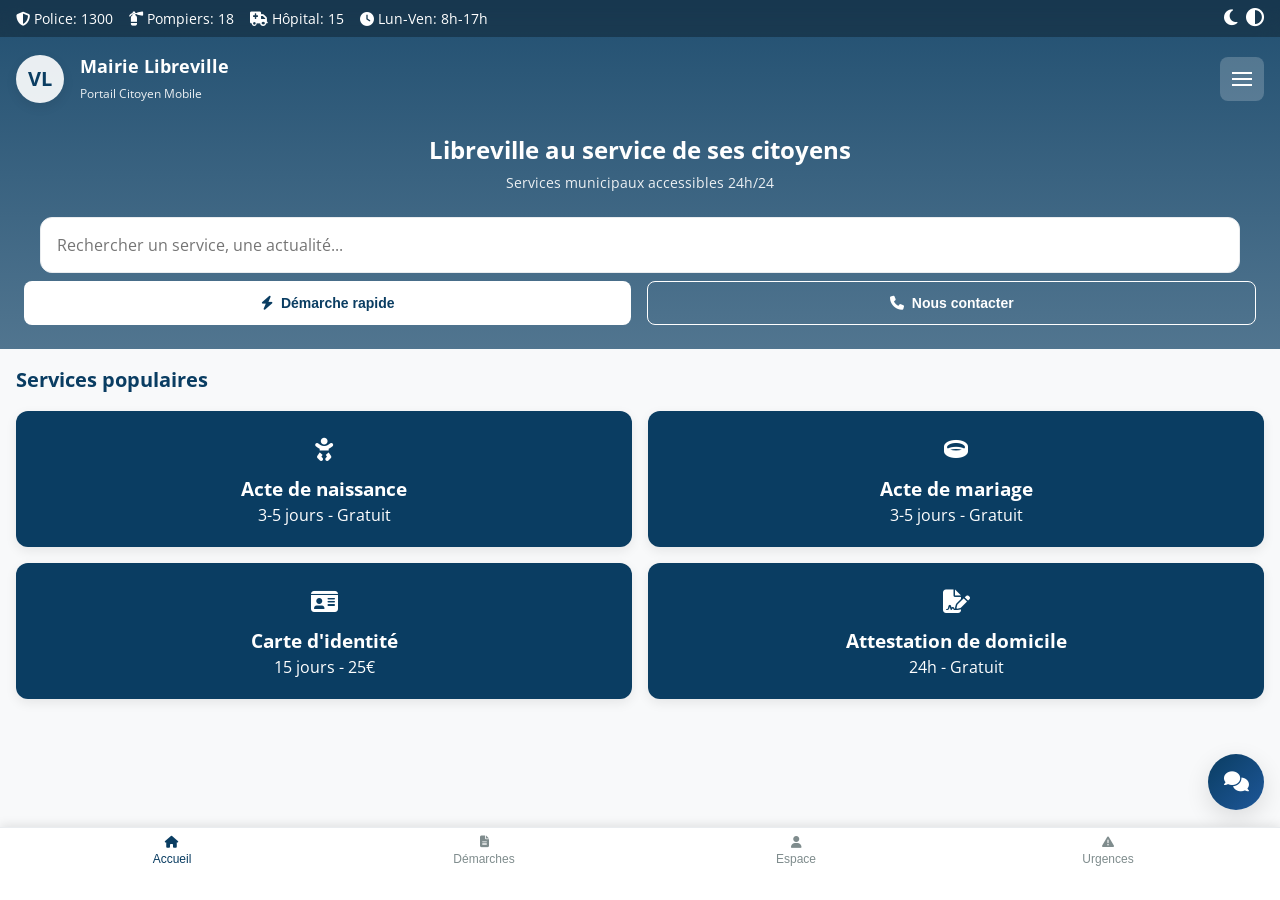
==== index.html @ 2dbcb6d0 "Update index.html" ====
<!DOCTYPE html>
<html lang="fr">
<head>
    <meta charset="UTF-8">
    <meta name="viewport" content="width=device-width, initial-scale=1.0, maximum-scale=1.0, user-scalable=no">
    <title>Mairie Libreville - Portail Citoyen Mobile</title>
    <meta name="description" content="Portail citoyen mobile de la Mairie de Libreville - Services municipaux en ligne">
    <meta name="theme-color" content="#0a3d62">
    <meta name="apple-mobile-web-app-capable" content="yes">
    <meta name="apple-mobile-web-app-status-bar-style" content="black-translucent">
    
    <link rel="stylesheet" href="https://cdnjs.cloudflare.com/ajax/libs/font-awesome/6.4.0/css/all.min.css">
    <link href="https://fonts.googleapis.com/css2?family=Montserrat:wght@400;500;600;700;800&family=Open+Sans:wght@300;400;500;600;700&display=swap" rel="stylesheet">
    
    <style>
        /* ==========================================
           VARIABLES & THÈMES (styles.css optimisé)
           ========================================== */
        :root {
            --primary-blue: #0a3d62;
            --primary-dark: #0a2d4a;
            --accent-green: #2ecc71;
            --accent-orange: #f39c12;
            --danger-red: #e74c3c;
            --warning-yellow: #f1c40f;
            
            --light-bg: #f8f9fa;
            --card-bg: #ffffff;
            --border-color: #e9ecef;
            --text-primary: #2c3e50;
            --text-secondary: #7f8c8d;
            --text-light: #95a5a6;
            
            --gradient-primary: linear-gradient(135deg, var(--primary-blue), #1e5799);
            --gradient-accent: linear-gradient(135deg, var(--accent-green), #27ae60);
            
            --shadow-sm: 0 2px 8px rgba(0,0,0,0.05);
            --shadow-md: 0 4px 12px rgba(0,0,0,0.08);
            --shadow-lg: 0 8px 24px rgba(0,0,0,0.12);
            
            --radius-sm: 8px;
            --radius-md: 12px;
            --radius-lg: 16px;
            --radius-full: 50%;
            
            --font-heading: 'Montserrat', -apple-system, sans-serif;
            --font-body: 'Open Sans', -apple-system, sans-serif;
            
            --space-xs: 4px;
            --space-sm: 8px;
            --space-md: 16px;
            --space-lg: 20px;
            --space-xl: 24px;
            --space-xxl: 32px;
            
            --text-xs: 12px;
            --text-sm: 14px;
            --text-base: 16px;
            --text-lg: 18px;
            --text-xl: 20px;
            --text-2xl: 24px;
            --text-3xl: 28px;
        }

        .dark-mode {
            --light-bg: #121212;
            --card-bg: #1e1e1e;
            --border-color: #2d2d2d;
            --text-primary: #ffffff;
            --text-secondary: #b0b0b0;
            --text-light: #808080;
            --primary-blue: #4a90e2;
            --primary-dark: #1e5799;
            --shadow-sm: 0 2px 8px rgba(0,0,0,0.3);
            --shadow-md: 0 4px 12px rgba(0,0,0,0.4);
            --shadow-lg: 0 8px 24px rgba(0,0,0,0.5);
        }

        .high-contrast {
            --text-primary: #000000;
            --card-bg: #ffffff;
            --border-color: #000000;
            --primary-blue: #000080;
            --accent-green: #008000;
            --danger-red: #800000;
        }

        /* ==========================================
           RESET MOBILE & BASE
           ========================================== */
        * {
            margin: 0;
            padding: 0;
            box-sizing: border-box;
            -webkit-tap-highlight-color: transparent;
        }

        html {
            font-size: 16px;
            -webkit-text-size-adjust: 100%;
            -webkit-font-smoothing: antialiased;
        }

        body {
            font-family: var(--font-body);
            font-size: max(16px, 1rem);
            line-height: 1.5;
            color: var(--text-primary);
            background-color: var(--light-bg);
            overflow-x: hidden;
            padding-bottom: calc(80px + env(safe-area-inset-bottom, 0px));
            min-height: 100vh;
        }

        .container {
            width: 100%;
            padding: 0 var(--space-md);
            margin: 0 auto;
        }

        /* ==========================================
           COMPOSANTS INTERFACE (Layout)
           ========================================== */
        .mobile-header {
            position: relative;
            z-index: 1000;
            background: linear-gradient(rgba(10, 61, 98, 0.9), rgba(10, 61, 98, 0.7)),
                        url('https://images.unsplash.com/photo-1542744095-fcf48d80b0fd?ixlib=rb-4.0.3&auto=format&fit=crop&w=800&q=80');
            background-size: cover;
            background-position: center;
            color: white;
            min-height: 220px;
            display: flex;
            flex-direction: column;
            padding-top: env(safe-area-inset-top, 0px);
        }

        .header-top-mobile {
            padding: var(--space-sm) var(--space-md);
            background: rgba(0, 0, 0, 0.3);
            backdrop-filter: blur(10px);
        }

        .header-top-content {
            display: flex;
            justify-content: space-between;
            align-items: center;
        }

        .emergency-mobile {
            display: flex;
            align-items: center;
            gap: var(--space-md);
            overflow-x: auto;
            -webkit-overflow-scrolling: touch;
            scrollbar-width: none;
        }

        .emergency-mobile::-webkit-scrollbar { display: none; }

        .emergency-item {
            display: flex;
            align-items: center;
            gap: var(--space-xs);
            white-space: nowrap;
            font-size: var(--text-sm);
            cursor: pointer;
        }

        .header-main-mobile {
            padding: var(--space-md);
            flex: 1;
            display: flex;
            flex-direction: column;
            justify-content: center;
        }

        .header-row {
            display: flex;
            justify-content: space-between;
            align-items: center;
            gap: var(--space-md);
            margin-bottom: var(--space-lg);
        }

        .logo-mobile {
            display: flex;
            align-items: center;
            gap: var(--space-md);
            text-decoration: none;
        }

        .logo-icon-mobile {
            width: 48px;
            height: 48px;
            background: rgba(255, 255, 255, 0.9);
            border-radius: var(--radius-full);
            display: flex;
            align-items: center;
            justify-content: center;
            color: var(--primary-blue);
            font-weight: 700;
            font-size: var(--text-xl);
            box-shadow: var(--shadow-md);
        }

        .logo-text-mobile h1 {
            font-size: var(--text-lg);
            font-weight: 700;
            color: white;
            margin: 0;
        }

        .logo-text-mobile span {
            font-size: var(--text-xs);
            color: rgba(255, 255, 255, 0.9);
        }

        .search-container {
            padding: var(--space-sm) var(--space-md);
        }

        .search-input {
            width: 100%;
            padding: var(--space-md);
            border: 1px solid var(--border-color);
            border-radius: var(--radius-md);
            font-family: var(--font-body);
            font-size: var(--text-base);
            background: var(--card-bg);
            color: var(--text-primary);
            outline: none;
        }

        .menu-toggle {
            width: 44px;
            height: 44px;
            border: none;
            background: rgba(255, 255, 255, 0.2);
            display: flex;
            flex-direction: column;
            justify-content: center;
            align-items: center;
            gap: 4px;
            cursor: pointer;
            border-radius: var(--radius-sm);
        }

        .menu-toggle span {
            width: 20px;
            height: 2px;
            background: white;
            transition: all 0.3s ease;
        }

        .header-hero { text-align: center; padding: var(--space-sm); }
        .hero-title { font-size: var(--text-2xl); font-weight: 700; margin-bottom: var(--space-xs); }
        .hero-subtitle { font-size: var(--text-sm); opacity: 0.9; margin-bottom: var(--space-md); }
        .hero-actions { display: flex; gap: var(--space-md); justify-content: center; }

        /* Navigation Drawer */
        .mobile-nav {
            position: fixed;
            top: 0;
            left: -100%;
            width: 85%;
            max-width: 320px;
            height: 100%;
            background: var(--card-bg);
            z-index: 2000;
            transition: left 0.3s ease;
            overflow-y: auto;
            box-shadow: var(--shadow-lg);
        }

        .mobile-nav.active { left: 0; }

        .nav-overlay {
            position: fixed;
            top: 0;
            left: 0;
            width: 100%;
            height: 100%;
            background: rgba(0,0,0,0.5);
            z-index: 1999;
            opacity: 0;
            visibility: hidden;
            transition: opacity 0.3s ease;
        }
        .nav-overlay.active { opacity: 1; visibility: visible; }

        .nav-header {
            padding: var(--space-lg) var(--space-md);
            background: var(--gradient-primary);
            color: white;
            display: flex;
            justify-content: space-between;
            align-items: center;
        }

        .nav-link {
            display: flex;
            align-items: center;
            gap: var(--space-md);
            padding: var(--space-lg) var(--space-md);
            color: var(--text-primary);
            text-decoration: none;
            font-weight: 500;
        }

        .nav-link.active {
            color: var(--primary-blue);
            background: rgba(10, 61, 98, 0.05);
        }

        /* Bottom Nav Bar Fixée */
        .bottom-nav {
            position: fixed;
            bottom: 0;
            left: 0;
            right: 0;
            background: var(--card-bg);
            border-top: 1px solid var(--border-color);
            z-index: 1000;
            padding: var(--space-sm) var(--space-md);
            box-shadow: 0 -2px 10px rgba(0,0,0,0.1);
            padding-bottom: calc(var(--space-sm) + env(safe-area-inset-bottom, 0px));
        }

        .bottom-nav-items { display: flex; justify-content: space-around; align-items: center; }

        .nav-button {
            display: flex;
            flex-direction: column;
            align-items: center;
            gap: var(--space-xs);
            border: none;
            background: none;
            color: var(--text-secondary);
            font-size: var(--text-xs);
            cursor: pointer;
            flex: 1;
            min-height: 56px;
        }

        .nav-button.active { color: var(--primary-blue); }

        /* Pages & Cards UI */
        .main-content { padding: var(--space-md) 0; }
        .page { display: none; }
        .page.active { display: block; }
        
        .section { margin-bottom: var(--space-xl); }
        .section-header { display: flex; justify-content: space-between; padding: 0 var(--space-md); margin-bottom: var(--space-md);}
        .section-title { font-size: var(--text-xl); font-weight: 700; color: var(--primary-blue); }

        .services-grid { display: grid; grid-template-columns: repeat(2, 1fr); gap: var(--space-md); padding: 0 var(--space-md); }
        
        .service-card {
            background: var(--primary-blue);
            border-radius: var(--radius-md);
            padding: var(--space-lg);
            text-align: center;
            color: white;
            box-shadow: var(--shadow-md);
            cursor: pointer;
        }

        .service-icon { font-size: var(--text-2xl); margin-bottom: var(--space-sm); }

        /* Modals & Badges */
        .modal {
            position: fixed;
            top: 0; left: 0; width: 100%; height: 100%;
            background: rgba(0,0,0,0.6);
            z-index: 3000;
            display: flex;
            align-items: center; justify-content: center;
            opacity: 0; visibility: hidden;
            transition: all 0.3s ease;
        }
        .modal.active { opacity: 1; visibility: visible; }
        .modal-content { background: var(--card-bg); width: 90%; max-width: 500px; padding: var(--space-xl); border-radius: var(--radius-lg); }
        .modal-header { display: flex; justify-content: space-between; align-items: center; margin-bottom: var(--space-md); }
        .modal-close { border: none; background: transparent; font-size: var(--text-xl); cursor: pointer; color: var(--text-primary); }

        .btn {
            display: inline-flex; align-items: center; justify-content: center; gap: var(--space-sm);
            padding: var(--space-md) var(--space-lg); border-radius: var(--radius-sm); font-weight: 600;
            border: none; cursor: pointer; width: 100%; min-height: 44px; text-decoration: none;
        }
        .btn-white { background: white; color: var(--primary-blue); }
        .btn-outline { background: transparent; border: 1px solid white; color: white; }
        .btn-small { padding: var(--space-sm) var(--space-md); font-size: var(--text-sm); }

        /* Floating Actions */
        .floating-chat-button {
            position: fixed; bottom: calc(90px + env(safe-area-inset-bottom, 0px)); right: var(--space-md);
            width: 56px; height: 56px; background: var(--gradient-primary); color: white;
            border-radius: var(--radius-full); border: none; font-size: var(--text-xl);
            box-shadow: var(--shadow-lg); cursor: pointer; z-index: 999;
        }
        
        .theme-toggle { background: transparent; border: none; color: white; font-size: var(--text-lg); cursor: pointer; }
    </style>
</head>
<body class="theme-transition">

    <header class="mobile-header">
        <div class="header-top-mobile">
            <div class="header-top-content">
                <div class="emergency-mobile">
                    <div class="emergency-item" onclick="window.callEmergency('police')">
                        <i class="fas fa-shield-alt"></i> <span>Police: 1300</span>
                    </div>
                    <div class="emergency-item" onclick="window.callEmergency('pompiers')">
                        <i class="fas fa-fire-extinguisher"></i> <span>Pompiers: 18</span>
                    </div>
                    <div class="emergency-item" onclick="window.callEmergency('hopital')">
                        <i class="fas fa-ambulance"></i> <span>Hôpital: 15</span>
                    </div>
                    <div class="emergency-item">
                        <i class="fas fa-clock"></i> <span>Lun-Ven: 8h-17h</span>
                    </div>
                </div>
                <div style="display: flex; gap: var(--space-sm);">
                    <button class="theme-toggle" id="themeToggle" aria-label="Changer le thème">
                        <i class="fas fa-moon"></i>
                    </button>
                    <button class="theme-toggle" id="contrastToggle" aria-label="Mode haut contraste">
                        <i class="fas fa-adjust"></i>
                    </button>
                </div>
            </div>
        </div>
        
        <div class="header-main-mobile">
            <div class="header-row">
                <a href="#accueil" class="logo-mobile">
                    <div class="logo-icon-mobile">VL</div>
                    <div class="logo-text-mobile">
                        <h1>Mairie Libreville</h1>
                        <span>Portail Citoyen Mobile</span>
                    </div>
                </a>
                <button class="menu-toggle" id="menuToggle" aria-label="Ouvrir le menu">
                    <span></span><span></span><span></span>
                </button>
            </div>
            
            <div class="header-hero">
                <h2 class="hero-title" id="personalizedGreeting">Libreville au service de ses citoyens</h2>
                <p class="hero-subtitle" id="personalizedSubtitle">Services municipaux accessibles 24h/24</p>
                <div class="search-container">
                    <input type="text" class="search-input" id="globalSearch" placeholder="Rechercher un service, une actualité...">
                </div>
                <div class="hero-actions">
                    <button class="btn btn-white btn-small" id="quickDemarche">
                        <i class="fas fa-bolt"></i> <span>Démarche rapide</span>
                    </button>
                    <button class="btn btn-outline btn-small" id="contactHero">
                        <i class="fas fa-phone"></i> <span>Nous contacter</span>
                    </button>
                </div>
            </div>
        </div>
    </header>

    <div class="mobile-nav" id="mobileNav">
        <div class="nav-header">
            <div class="nav-title">Menu Principal</div>
            <button class="close-nav" id="closeNav" aria-label="Fermer le menu"><i class="fas fa-times"></i></button>
        </div>
        <div class="nav-user">
            <div class="user-info">
                <div class="user-avatar"><i class="fas fa-user"></i></div>
                <div class="user-details">
                    <h3 id="navUserName">Citoyen Libreville</h3>
                    <p id="navUserStatus">Connectez-vous pour vos démarches</p>
                </div>
            </div>
        </div>
        <div class="nav-menu" id="navMenu">
            <a href="#accueil" class="nav-link active" data-page="accueil"><i class="fas fa-home"></i> <span>Accueil</span></a>
            <a href="#demarches" class="nav-link" data-page="demarches"><i class="fas fa-file-alt"></i> <span>Démarches en ligne</span></a>
            <a href="#espace" class="nav-link" data-page="espace"><i class="fas fa-user"></i> <span>Mon Espace</span></a>
            <a href="#actualites" class="nav-link" data-page="actualites"><i class="fas fa-newspaper"></i> <span>Actualités</span></a>
            <a href="#urgences" class="nav-link" data-page="urgences"><i class="fas fa-exclamation-triangle"></i> <span>Urgences</span></a>
            <a href="#chat" class="nav-link" data-page="chat"><i class="fas fa-comments"></i> <span>Chat</span></a>
        </div>
    </div>
    <div class="nav-overlay" id="navOverlay"></div>

    <main class="main-content">
        <section id="accueil" class="page active">
            <div class="section">
                <div class="section-header">
                    <h2 class="section-title">Services populaires</h2>
                </div>
                <div class="services-grid" id="popularServicesGrid">
                    </div>
            </div>
        </section>

        <section id="demarches" class="page">
            <div class="section">
                <div class="section-header"><h2 class="section-title">Toutes les Démarches</h2></div>
                <div id="allDemarchesGrid" class="services-grid"></div>
            </div>
        </section>

        <section id="espace" class="page">
            <div class="container">
                <h2>Mon Espace Citoyen</h2>
                <p>Vos démarches en cours et informations personnelles.</p>
            </div>
        </section>

        <section id="urgences" class="page">
            <div class="container">
                <h2>Numéros d'Urgence</h2>
                <p>En cas de besoin critique, contactez immédiatement ces services.</p>
            </div>
        </section>

        <section id="chat" class="page">
            <div class="container">
                <h2>Chat d'Assistance Municipale</h2>
                <div id="chatBox" style="height: 300px; border:1px solid var(--border-color); overflow-y:auto; padding:var(--space-md); margin-bottom:var(--space-md); background:var(--card-bg);"></div>
                <div style="display:flex; gap:var(--space-sm);">
                    <input type="text" id="chatTextInput" class="search-input" placeholder="Écrivez votre message...">
                    <button class="btn btn-primary btn-small" id="sendBtn" style="width:auto;">Envoyer</button>
                </div>
            </div>
        </section>
    </main>

    <nav class="bottom-nav">
        <div class="bottom-nav-items">
            <button class="nav-button active" data-page="accueil"><i class="fas fa-home"></i><span>Accueil</span></button>
            <button class="nav-button" data-page="demarches"><i class="fas fa-file-alt"></i><span>Démarches</span></button>
            <button class="nav-button" data-page="espace"><i class="fas fa-user"></i><span>Espace</span></button>
            <button class="nav-button" data-page="urgences"><i class="fas fa-exclamation-triangle"></i><span>Urgences</span></button>
        </div>
    </nav>

    <button class="floating-chat-button" onclick="window.showPage('chat'); window.updateActiveNav('chat');">
        <i class="fas fa-comments"></i>
    </button>

    <div class="modal" id="demarcheModal">
        <div class="modal-content">
            <div class="modal-header">
                <h3 class="modal-title" id="modalTitle">Détails</h3>
                <button class="modal-close" id="closeModal"><i class="fas fa-times"></i></button>
            </div>
            <div class="modal-body" id="modalBody"></div>
        </div>
    </div>

    <script>
        // Données d'application stockées
        const mobileDemarches = [
            { id: 1, title: "Acte de naissance", category: "etat-civil", description: "Demande d'extrait d'acte de naissance avec filiation", icon: "fa-baby", delay: "3-5 jours", popular: true, cost: "Gratuit" },
            { id: 2, title: "Acte de mariage", category: "etat-civil", description: "Extrait ou copie intégrale d'acte de mariage", icon: "fa-ring", delay: "3-5 jours", popular: true, cost: "Gratuit" },
            { id: 3, title: "Carte d'identité", category: "etat-civil", description: "Renouvellement ou première demande de CNI", icon: "fa-id-card", delay: "15 jours", popular: true, cost: "25€" },
            { id: 4, title: "Permis de construire", category: "urbanisme", description: "Dépôt de demande de permis de construire", icon: "fa-home", delay: "2-3 mois", popular: false, cost: "Selon surface" },
            { id: 5, title: "Attestation de domicile", category: "divers", description: "Justificatif de résidence pour démarches", icon: "fa-file-signature", delay: "24h", popular: true, cost: "Gratuit" }
        ];

        let isDarkMode = false;
        let isHighContrast = false;

        // Événement d'initialisation global
        document.addEventListener('DOMContentLoaded', function() {
            initMobileNavigation();
            initBottomNav();
            initThemeToggle();
            renderDemarches();
            initChat();
            
            // Événement fermeture Modal
            document.getElementById('closeModal').addEventListener('click', () => {
                document.getElementById('demarcheModal').classList.remove('active');
            });
        });

        // Navigation entre les pages de l'application
        window.showPage = function(pageId) {
            document.querySelectorAll('.page').forEach(page => page.classList.remove('active'));
            const activePage = document.getElementById(pageId);
            if (activePage) {
                activePage.classList.add('active');
                window.scrollTo({ top: 0, behavior: 'smooth' });
            }
        };

        window.updateActiveNav = function(pageId) {
            document.querySelectorAll('.nav-button, .nav-link').forEach(btn => {
                if (btn.getAttribute('data-page') === pageId || btn.getAttribute('href') === `#${pageId}`) {
                    btn.classList.add('active');
                } else {
                    btn.classList.remove('active');
                }
            });
        };

        function initMobileNavigation() {
            const menuToggle = document.getElementById('menuToggle');
            const mobileNav = document.getElementById('mobileNav');
            const navOverlay = document.getElementById('navOverlay');
            const closeNav = document.getElementById('closeNav');

            const toggleMenu = () => {
                mobileNav.classList.toggle('active');
                navOverlay.classList.toggle('active');
            };

            if(menuToggle) menuToggle.addEventListener('click', toggleMenu);
            if(closeNav) closeNav.addEventListener('click', toggleMenu);
            if(navOverlay) navOverlay.addEventListener('click', toggleMenu);

            document.querySelectorAll('.nav-link').forEach(link => {
                link.addEventListener('click', function(e) {
                    const page = this.getAttribute('data-page');
                    if (page) {
                        window.showPage(page);
                        window.updateActiveNav(page);
                        toggleMenu();
                    }
                });
            });
        }

        function initBottomNav() {
            document.querySelectorAll('.nav-button').forEach(button => {
                button.addEventListener('click', function() {
                    const page = this.getAttribute('data-page');
                    if (page) {
                        window.showPage(page);
                        window.updateActiveNav(page);
                    }
                });
            });
        }

        function initThemeToggle() {
            const themeBtn = document.getElementById('themeToggle');
            const contrastBtn = document.getElementById('contrastToggle');

            if(themeBtn) {
                themeBtn.addEventListener('click', () => {
                    isDarkMode = !isDarkMode;
                    document.body.classList.toggle('dark-mode', isDarkMode);
                    themeBtn.querySelector('i').className = isDarkMode ? 'fas fa-sun' : 'fas fa-moon';
                });
            }

            if(contrastBtn) {
                contrastBtn.addEventListener('click', () => {
                    isHighContrast = !isHighContrast;
                    document.body.classList.toggle('high-contrast', isHighContrast);
                });
            }
        }

        // Rendu dynamique de l'interface des démarches
        function renderDemarches() {
            const popularGrid = document.getElementById('popularServicesGrid');
            const allGrid = document.getElementById('allDemarchesGrid');
            
            if (!popularGrid || !allGrid) return;

            popularGrid.innerHTML = '';
            allGrid.innerHTML = '';

            mobileDemarches.forEach(d => {
                const cardHTML = `
                    <div class="service-card" onclick="window.openDemarcheModal(${d.id})">
                        <div class="service-icon"><i class="fas ${d.icon}"></i></div>
                        <h3 class="service-title">${d.title}</h3>
                        <p class="service-desc">${d.delay} - ${d.cost}</p>
                    </div>
                `;
                
                allGrid.insertAdjacentHTML('beforeend', cardHTML);
                if (d.popular) {
                    popularGrid.insertAdjacentHTML('beforeend', cardHTML);
                }
            });
        }

        window.openDemarcheModal = function(id) {
            const demarche = mobileDemarches.find(d => d.id === id);
            if (!demarche) return;

            document.getElementById('modalTitle').textContent = demarche.title;
            document.getElementById('modalBody').innerHTML = `
                <p><strong>Description :</strong> ${demarche.description}</p>
                <p style="margin-top:10px;"><strong>Délai estimé :</strong> ${demarche.delay}</p>
                <p><strong>Frais de dossier :</strong> ${demarche.cost}</p>
                <button class="btn btn-primary" style="margin-top:20px;" onclick="window.startDemarcheProcess(${demarche.id})">
                    Initier la démarche
                </button>
            `;
            document.getElementById('demarcheModal').classList.add('active');
        };

        window.startDemarcheProcess = function(id) {
            document.getElementById('demarcheModal').classList.remove('active');
            alert(`Processus démarré pour la démarche ID: ${id}`);
        };

        // Gestion native des appels téléphoniques d'urgence
        window.callEmergency = function(type) {
            const numbers = { police: '1300', pompiers: '18', hopital: '15' };
            if (numbers[type]) {
                window.location.href = `tel:${numbers[type]}`;
            }
        };

        // Section messagerie simplifiée du Chat
        function initChat() {
            const sendBtn = document.getElementById('sendBtn');
            const chatInput = document.getElementById('chatTextInput');
            const chatBox = document.getElementById('chatBox');

            if (!sendBtn || !chatInput || !chatBox) return;

            const appendMsg = (text, sender) => {
                const align = sender === 'user' ? 'right' : 'left';
                const bg = sender === 'user' ? 'var(--primary-blue)' : 'var(--border-color)';
                const color = sender === 'user' ? 'white' : 'var(--text-primary)';
                
                const msgHtml = `
                    <div style="text-align: ${align}; margin-bottom: var(--space-sm);">
                        <span style="display:inline-block; padding:var(--space-sm) var(--space-md); border-radius:var(--radius-md); background:${bg}; color:${color}; max-width:80%;">
                            ${text}
                        </span>
                    </div>
                `;
                chatBox.insertAdjacentHTML('beforeend', msgHtml);
                chatBox.scrollTop = chatBox.scrollHeight;
            };

            // Message de bienvenue initial
            appendMsg("Bonjour ! Je suis votre agent municipal virtuel. Comment puis-je vous aider ?", "agent");

            const performSend = () => {
                const txt = chatInput.value.trim();
                if(!txt) return;
                appendMsg(txt, "user");
                chatInput.value = '';

                setTimeout(() => {
                    if (txt.toLowerCase().includes('naissance')) {
                        appendMsg("Pour obtenir un acte de naissance, vous devez fournir une copie de votre pièce d'identité et remplir le formulaire en ligne.", "agent");
                    } else {
                        appendMsg("Votre message a bien été pris en compte. Un agent va vous répondre sous peu.", "agent");
                    }
                }, 1000);
            };

            sendBtn.addEventListener('click', performSend);
            chatInput.addEventListener('keypress', (e) => { if(e.key === 'Enter') performSend(); });
        }
    </script>
</body>
</html>
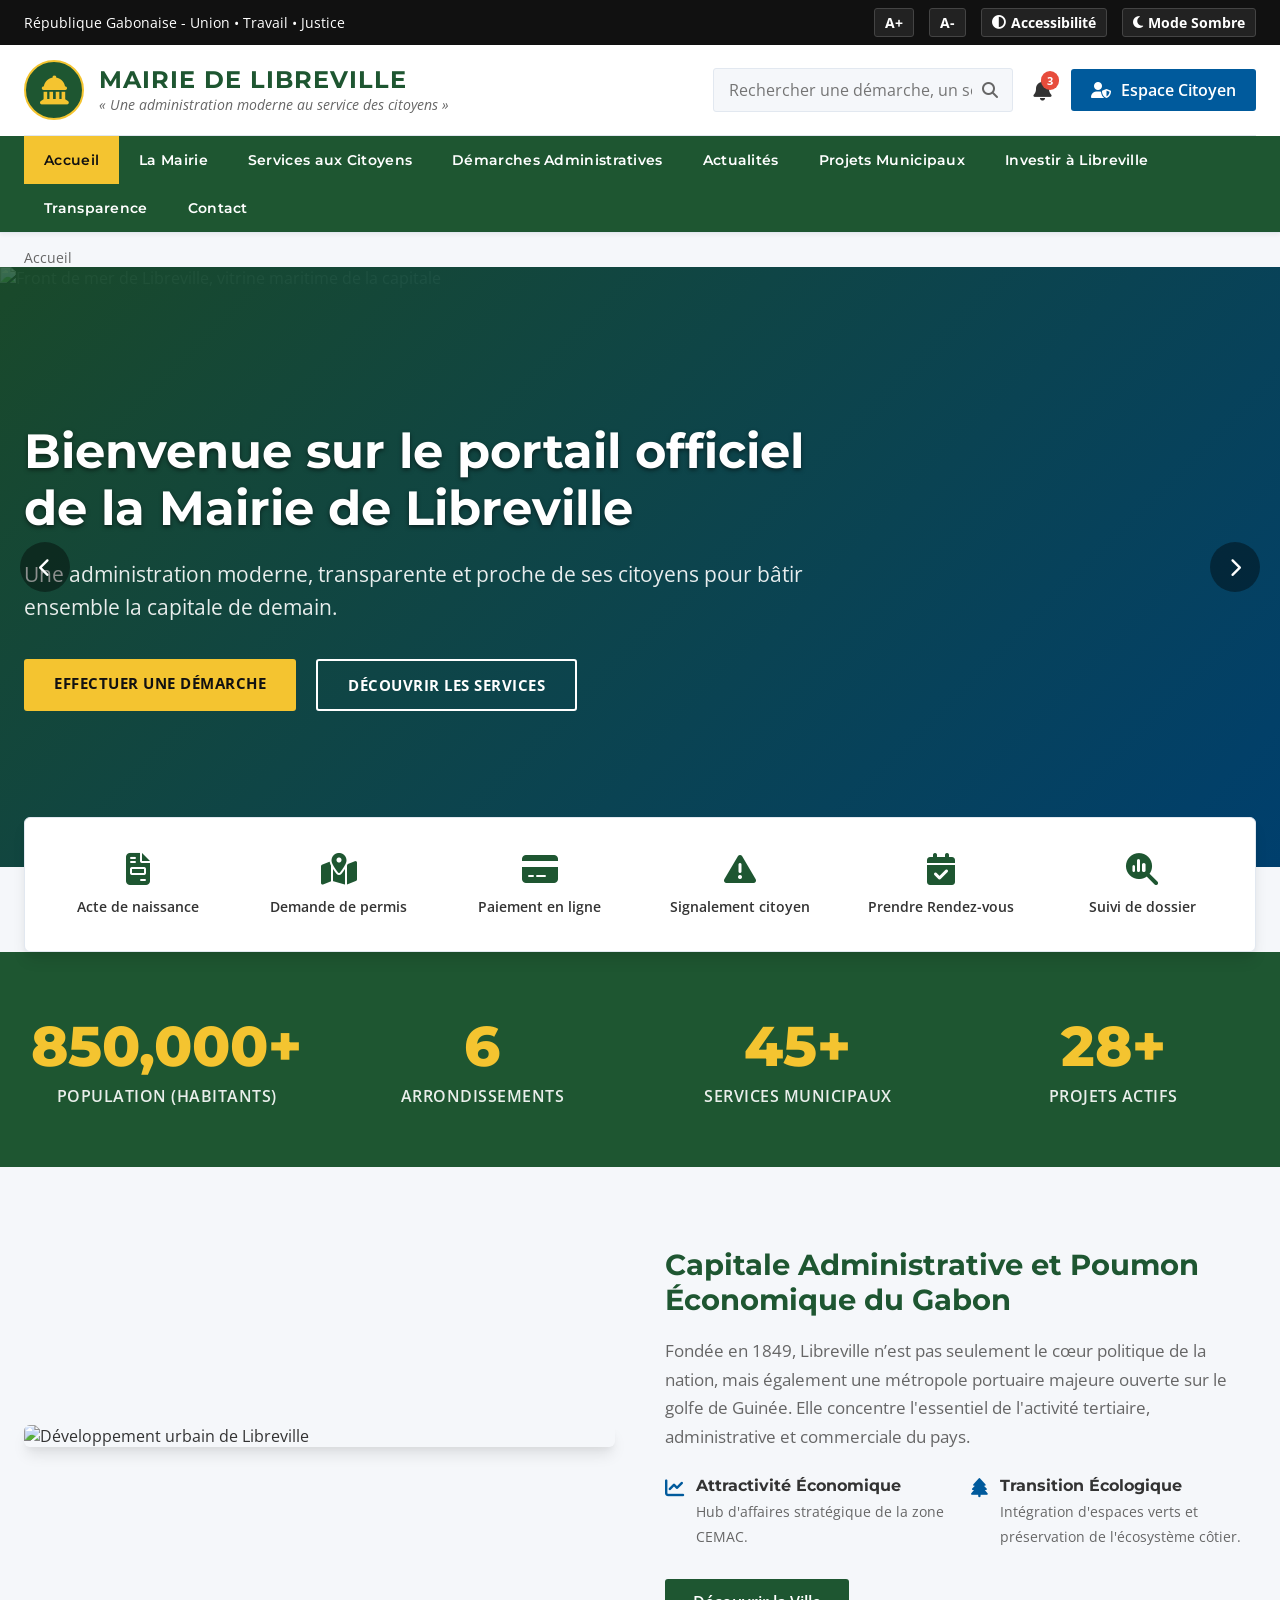
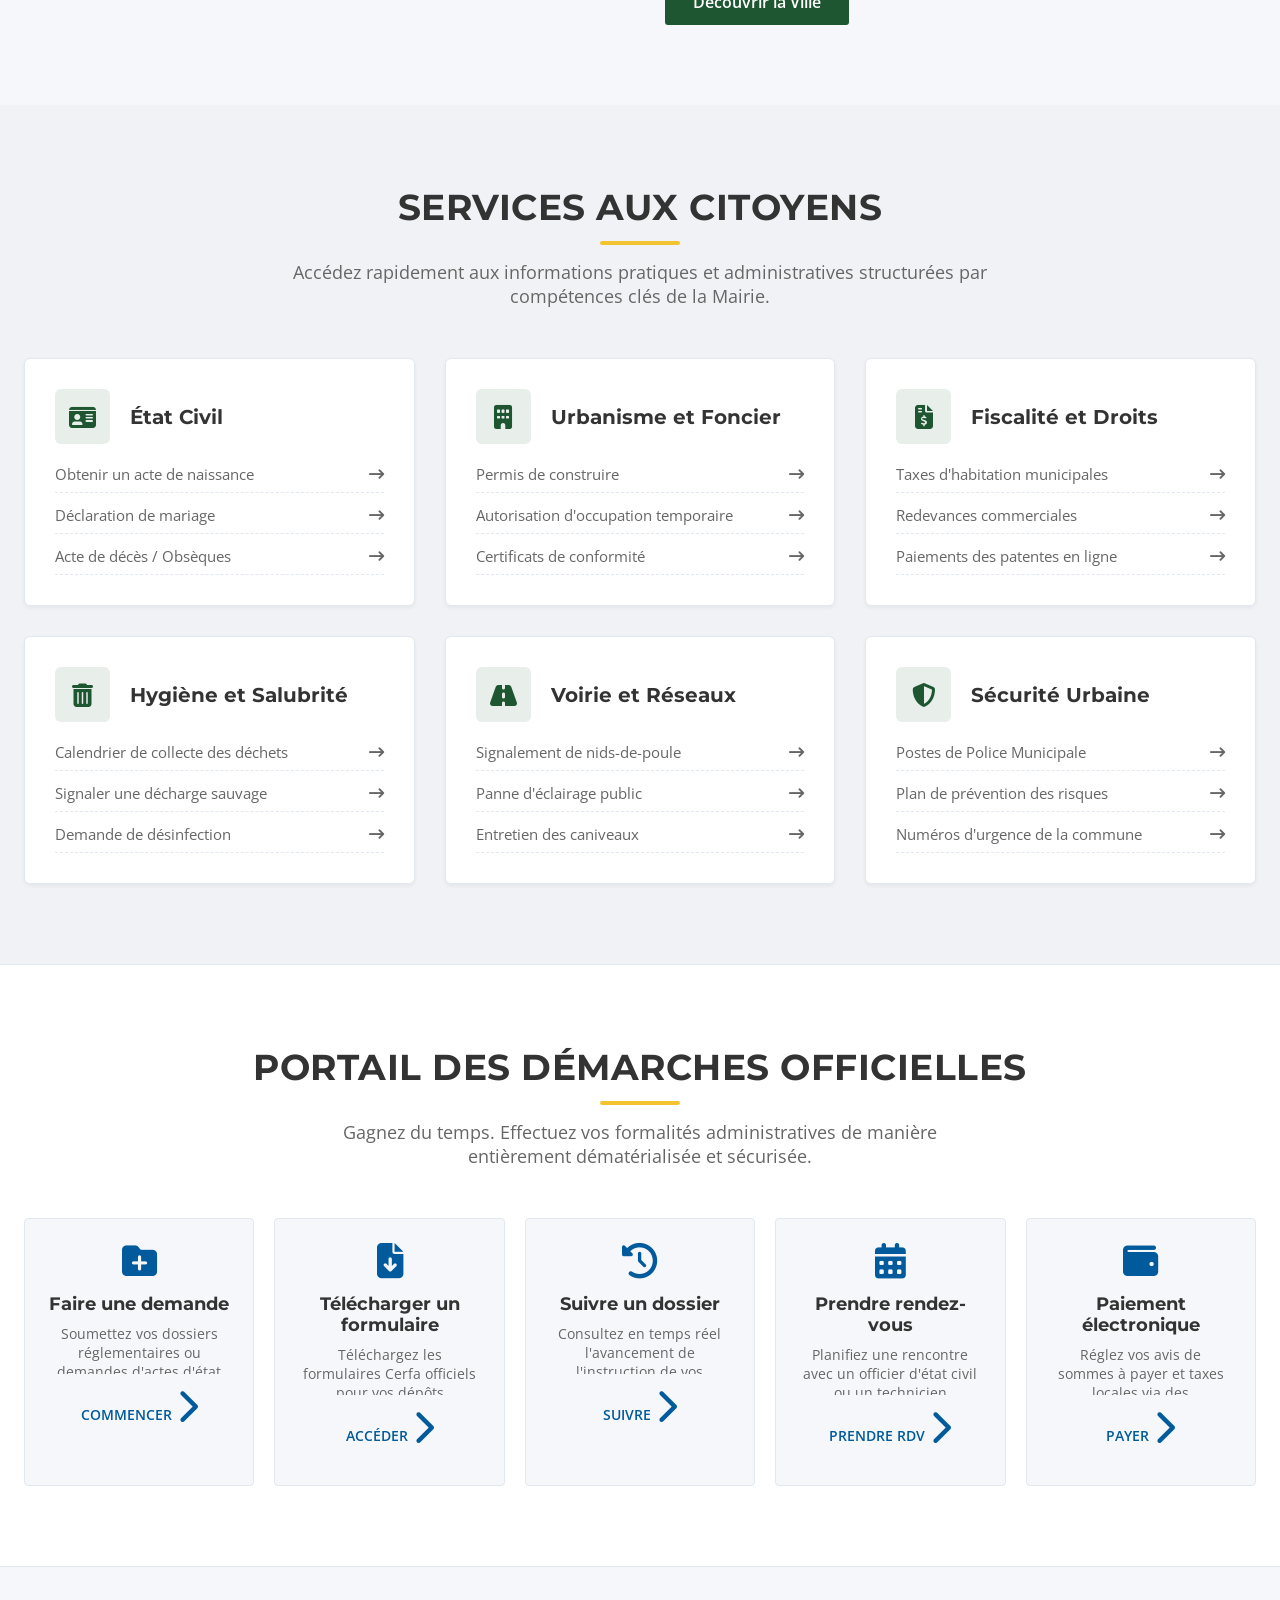
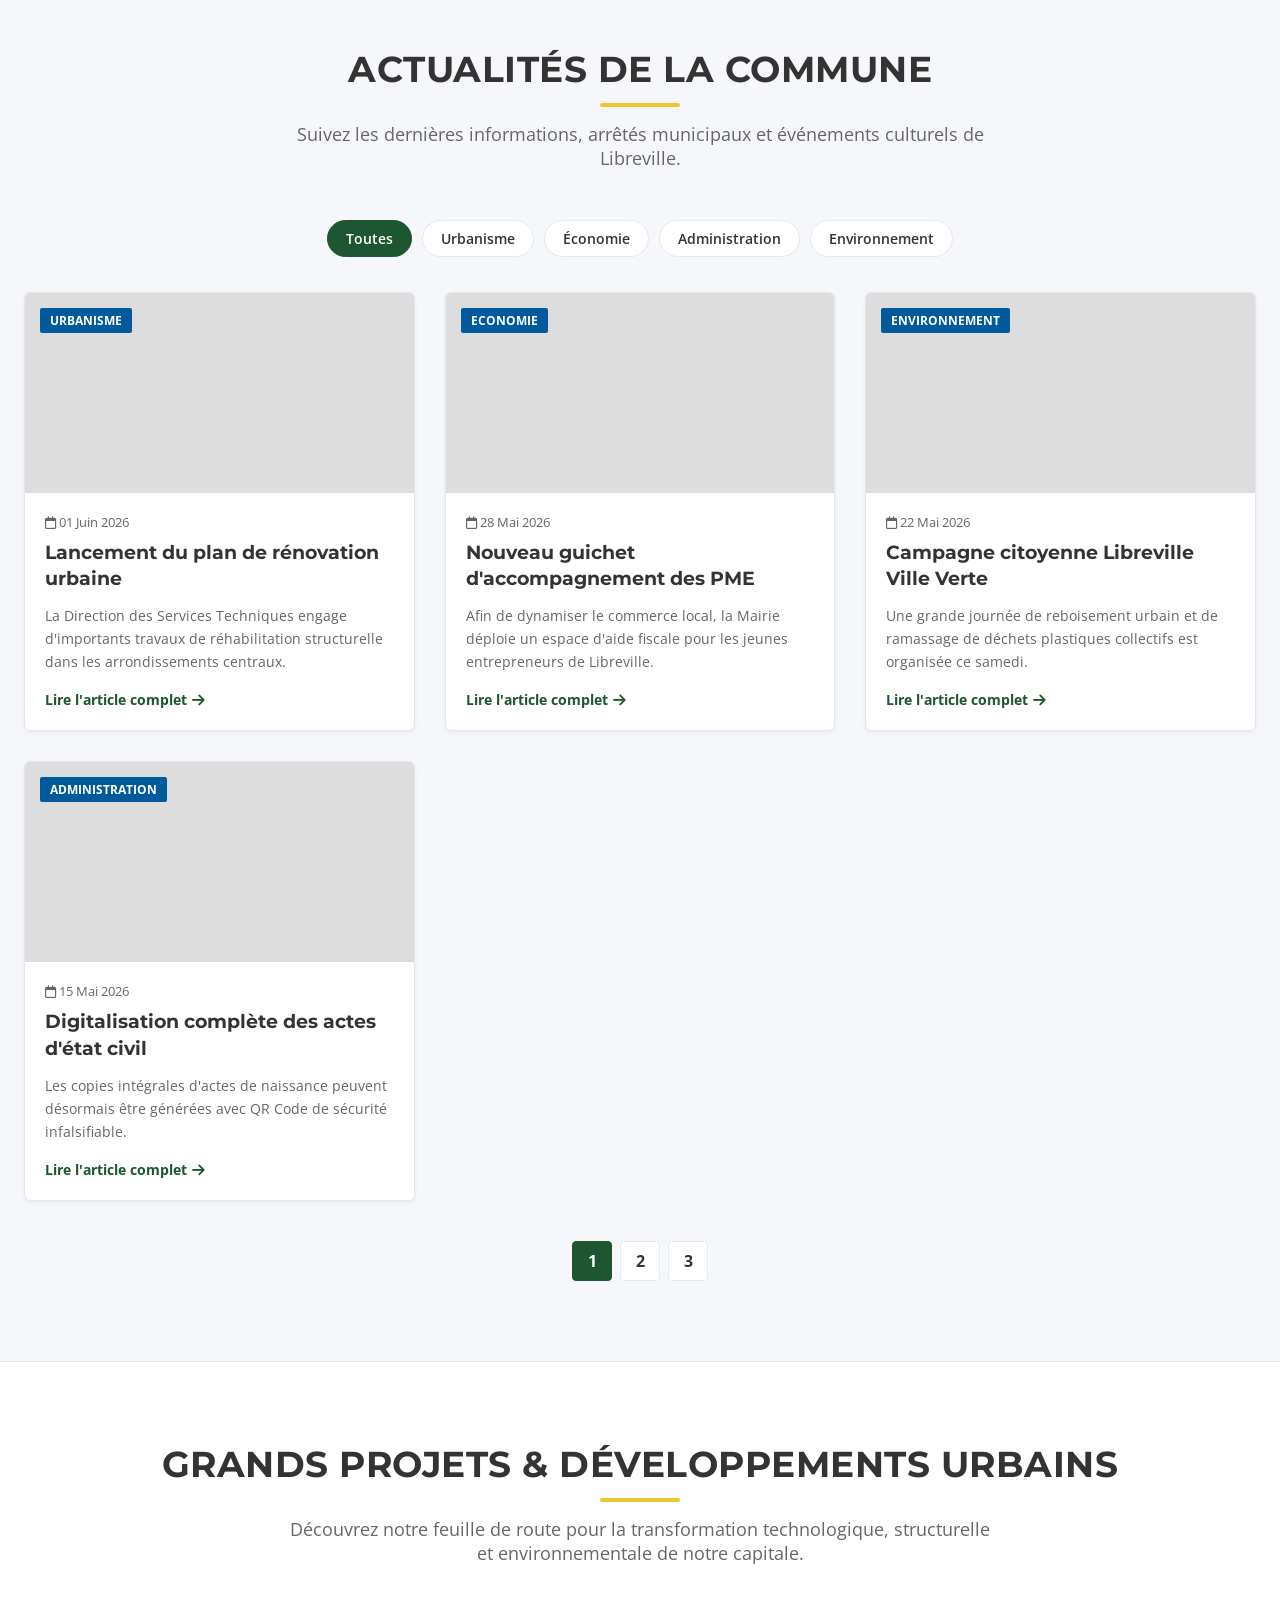
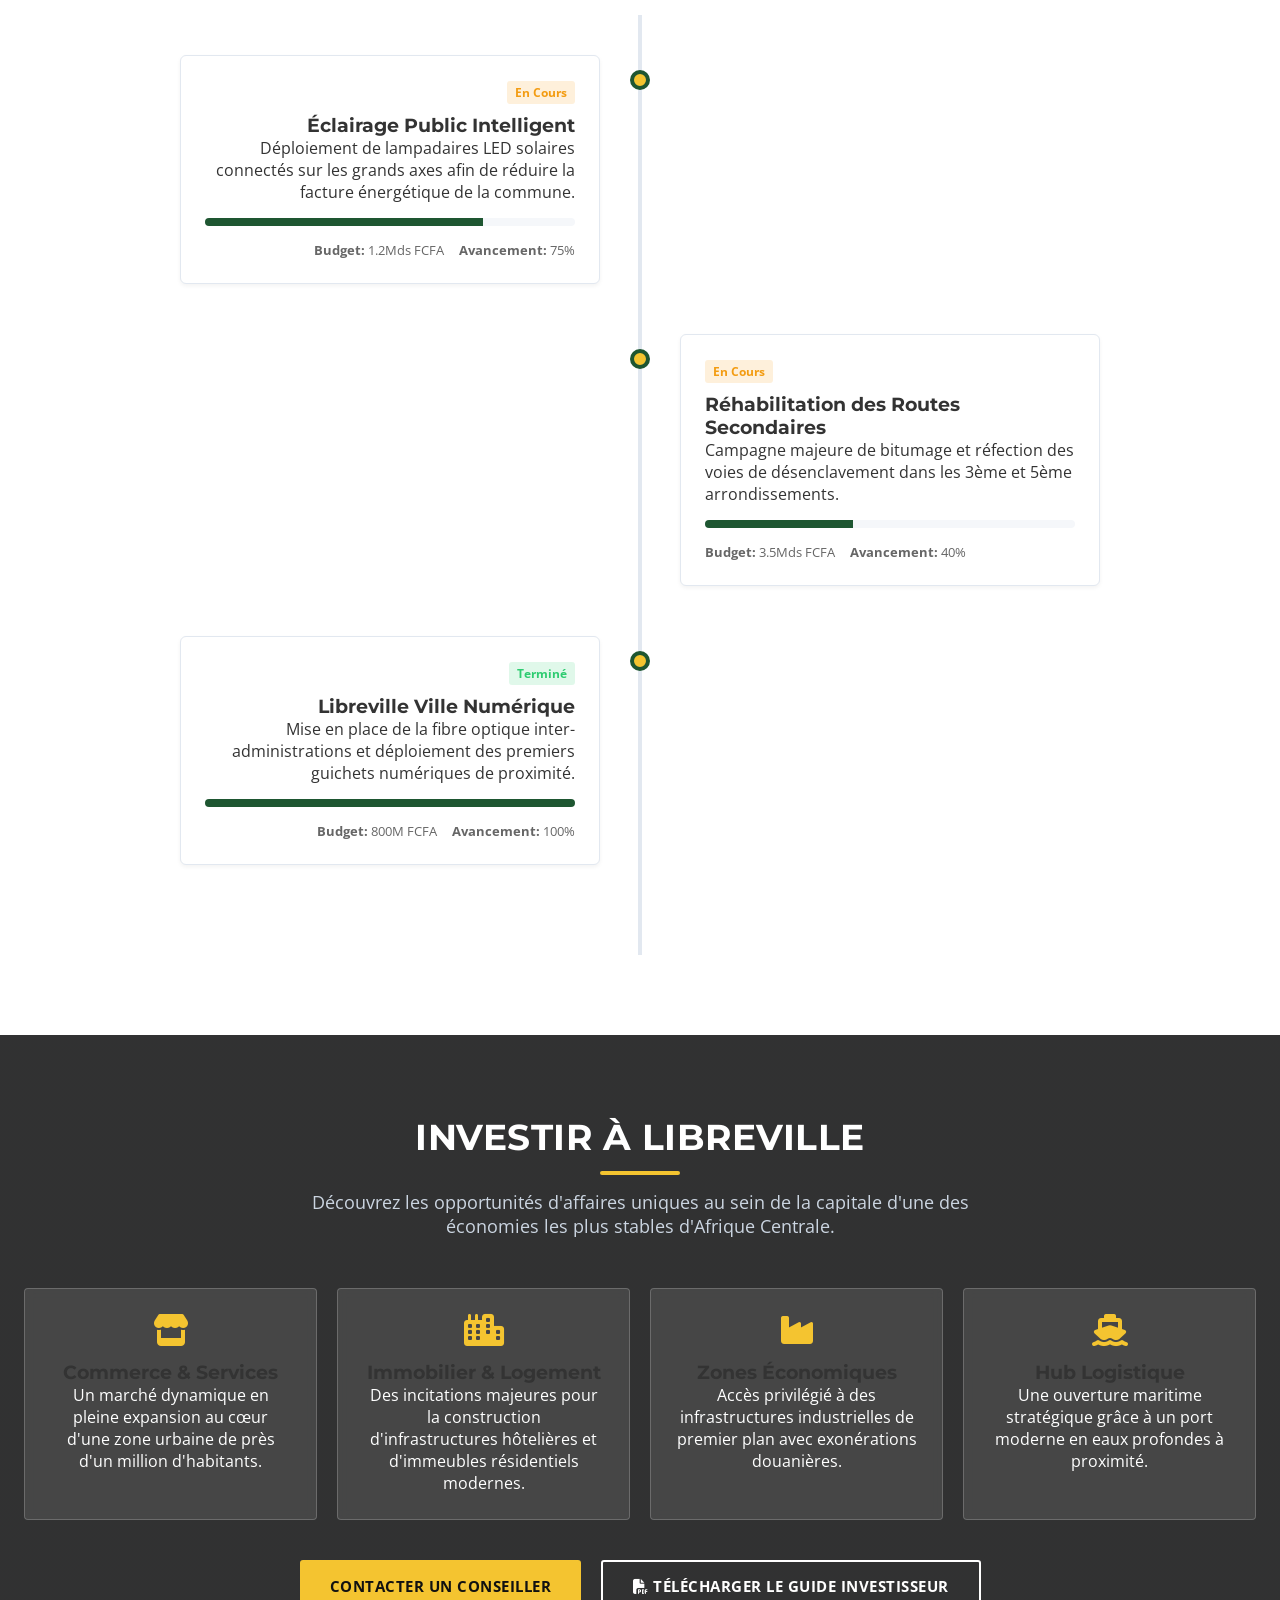
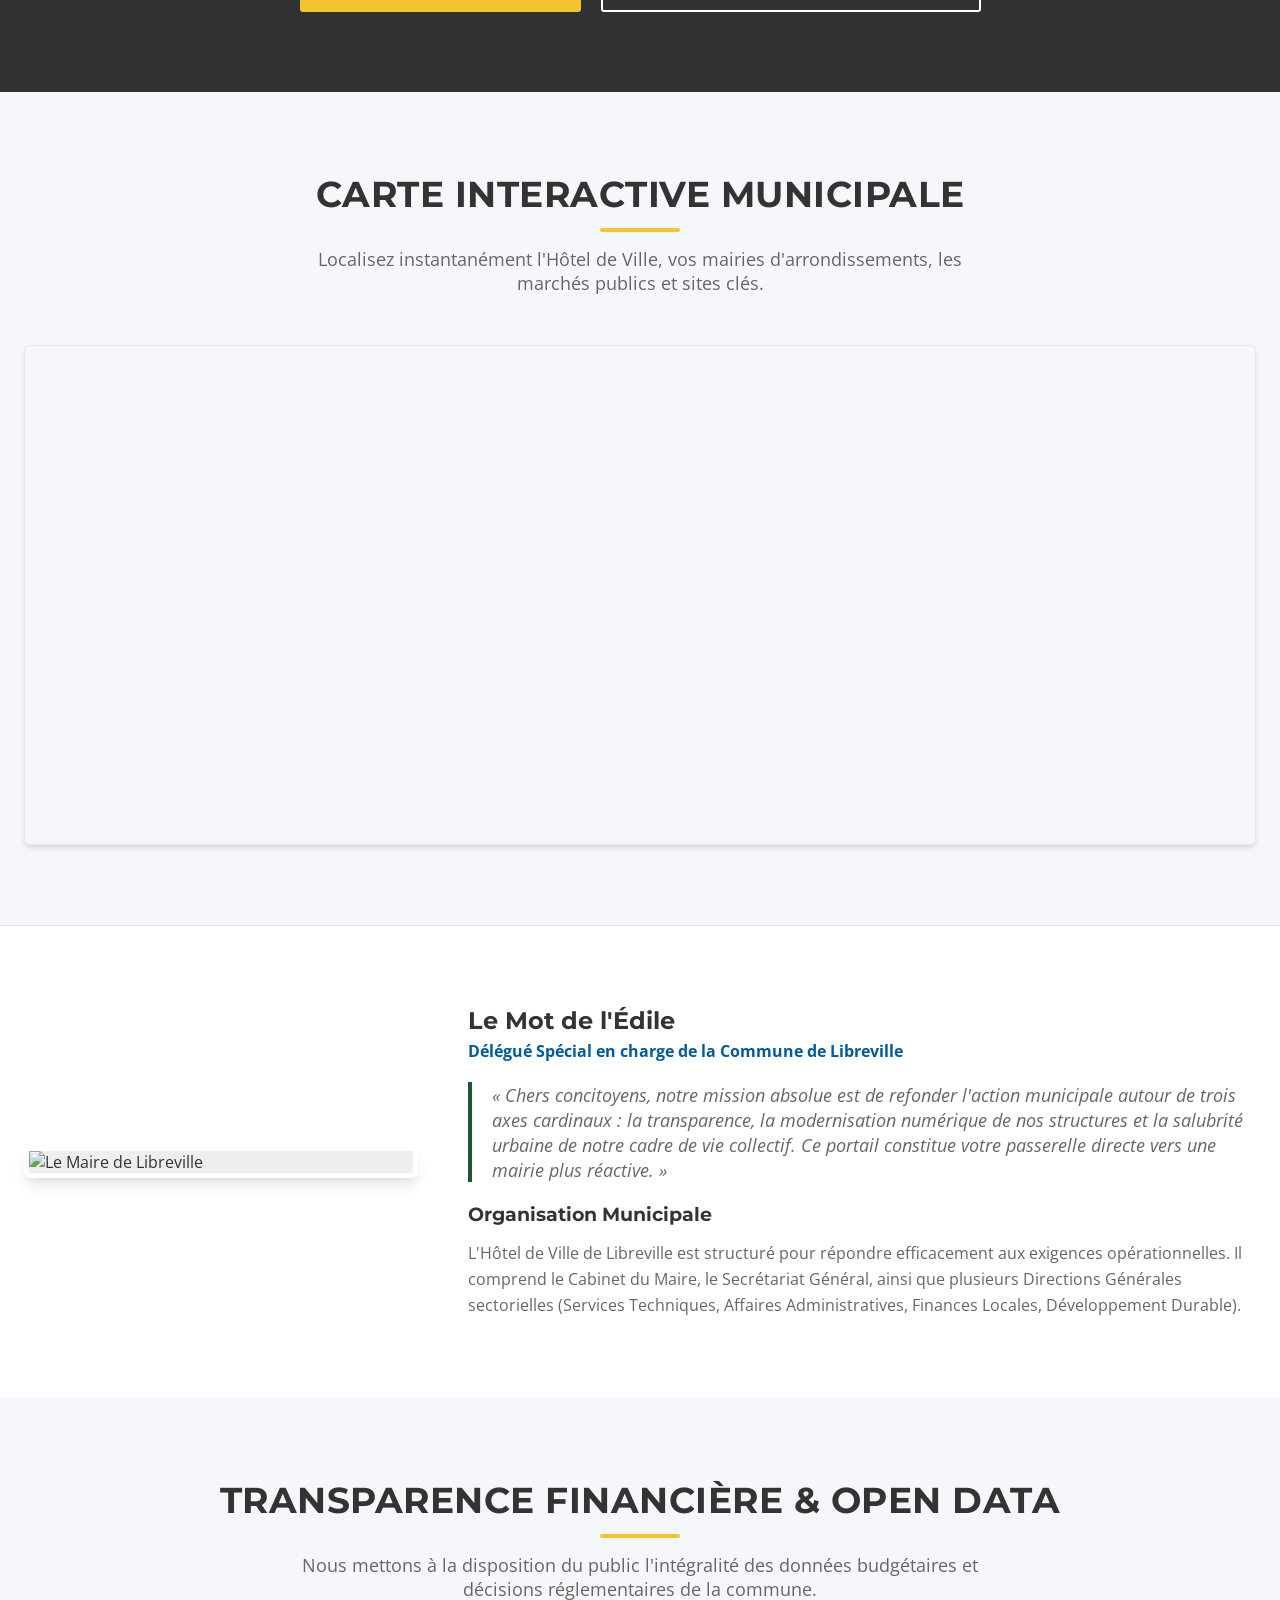
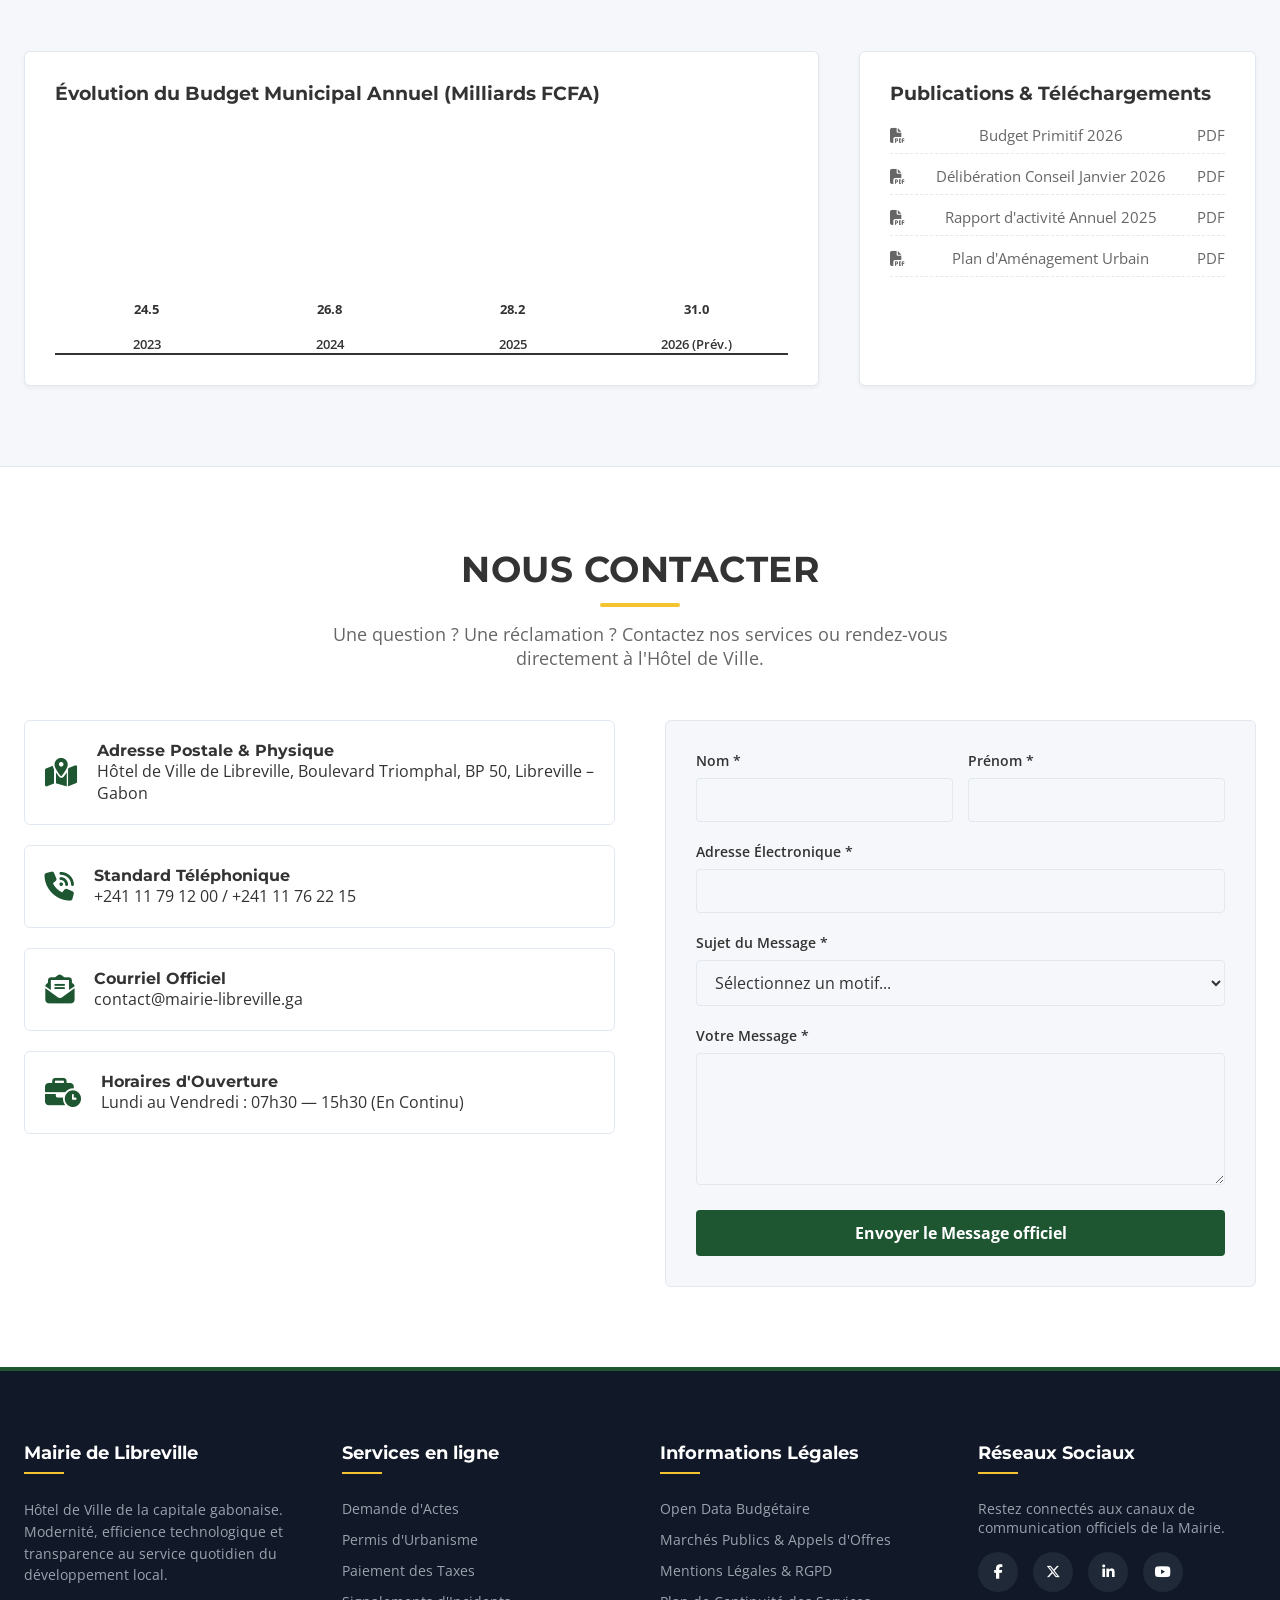
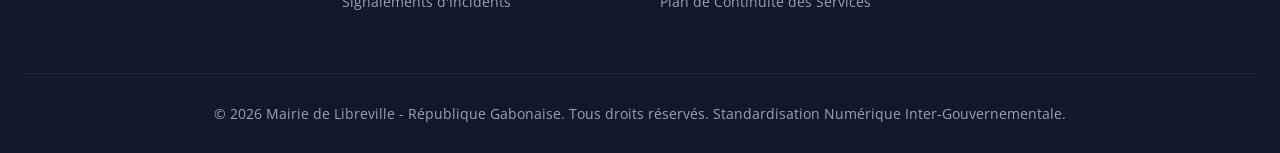
==== commit 30f6edc5: "Update index.html" ====
--- a/index.html
+++ b/index.html
@@ -1,768 +1,3004 @@
 <!DOCTYPE html>
-<html lang="fr">
+<html lang="fr" data-theme="light">
 <head>
     <meta charset="UTF-8">
-    <meta name="viewport" content="width=device-width, initial-scale=1.0, maximum-scale=1.0, user-scalable=no">
-    <title>Mairie Libreville - Portail Citoyen Mobile</title>
-    <meta name="description" content="Portail citoyen mobile de la Mairie de Libreville - Services municipaux en ligne">
-    <meta name="theme-color" content="#0a3d62">
-    <meta name="apple-mobile-web-app-capable" content="yes">
-    <meta name="apple-mobile-web-app-status-bar-style" content="black-translucent">
+    <meta name="viewport" content="width=device-width, initial-scale=1.0">
+    <title>Mairie de Libreville - Portail Institutionnel Officiel (Gabon)</title>
     
-    <link rel="stylesheet" href="https://cdnjs.cloudflare.com/ajax/libs/font-awesome/6.4.0/css/all.min.css">
-    <link href="https://fonts.googleapis.com/css2?family=Montserrat:wght@400;500;600;700;800&family=Open+Sans:wght@300;400;500;600;700&display=swap" rel="stylesheet">
+    <meta name="description" content="Bienvenue sur le portail officiel de la Mairie de Libreville, capitale du Gabon. Accédez à votre Espace Citoyen, effectuez vos démarches administratives en ligne, suivez l'actualité et découvrez les grands projets de notre commune. Une administration moderne au service des citoyens.">
+    <meta name="keywords" content="Mairie de Libreville, Libreville, Gabon, Administration Gabon, État civil Libreville, Passeport, Acte de naissance, Investir à Libreville, Démarches en ligne">
+    <meta name="author" content="Mairie de Libreville">
+    <link rel="canonical" href="https://libreville.ga/">
+
+    <meta property="og:type" content="website">
+    <meta property="og:url" content="https://libreville.ga/">
+    <meta property="og:title" content="Mairie de Libreville - Portail Institutionnel Officiel">
+    <meta property="og:description" content="Portail officiel de la capitale gabonaise. Modernité, transparence et proximité citoyenne. Démarches en ligne et espace citoyen sécurisé.">
+    <meta property="og:image" content="https://images.unsplash.com/photo-1549488344-1f9b8d2bd1f3?auto=format&fit=crop&w=1200&h=630&q=80">
+
+    <meta name="twitter:card" content="summary_large_image">
+    <meta name="twitter:title" content="Mairie de Libreville - Portail Institutionnel Officiel">
+    <meta name="twitter:description" content="Accédez à l'ensemble des services municipaux de la ville de Libreville en ligne.">
     
+    <link rel="preconnect" href="https://fonts.googleapis.com">
+    <link rel="preconnect" href="https://fonts.gstatic.com" crossorigin>
+    <link href="https://fonts.googleapis.com/css2?family=Montserrat:wght@600;700;800&family=Open+Sans:wght@400;500;600&display=swap" rel="stylesheet">
+    
+    <link rel="stylesheet" href="https://cdnjs.cloudflare.com/ajax/libs/font-awesome/6.4.0/css/all.min.css" integrity="sha512-iecdLmaskl7CVkqkXNQ/ZH/XLlvWZOJyj7Yy7tcenmpD1ypASozpmT/E0iPtmFIB46ZmdtAc9eNBvH0H/ZpiBw==" crossorigin="anonymous" referrerpolicy="no-referrer" />
+    <link rel="stylesheet" href="https://unpkg.com/leaflet@1.9.4/dist/leaflet.css" integrity="sha256-p4NxAoJBhIIN+hmNHrzRCf9tD/miZyoHS5obTRR9BMY=" crossorigin=""/>
+
     <style>
-        /* ==========================================
-           VARIABLES & THÈMES (styles.css optimisé)
-           ========================================== */
+        /* ==========================================================================
+           1. VARIABLES & DESIGN SYSTEM
+           ========================================================================== */
         :root {
-            --primary-blue: #0a3d62;
-            --primary-dark: #0a2d4a;
-            --accent-green: #2ecc71;
-            --accent-orange: #f39c12;
-            --danger-red: #e74c3c;
-            --warning-yellow: #f1c40f;
+            /* Palette officielle */
+            --primary: #1E5631;       /* Vert institutionnel */
+            --secondary: #F4C430;     /* Jaune Or */
+            --accent: #005A9C;        /* Bleu République */
+            --white: #FFFFFF;
             
-            --light-bg: #f8f9fa;
-            --card-bg: #ffffff;
-            --border-color: #e9ecef;
-            --text-primary: #2c3e50;
-            --text-secondary: #7f8c8d;
-            --text-light: #95a5a6;
+            /* Thème Clair par défaut */
+            --bg-main: #F5F7FA;
+            --bg-card: #FFFFFF;
+            --text-main: #333333;
+            --text-muted: #666666;
+            --border-color: #E2E8F0;
+            --shadow-sm: 0 2px 4px rgba(0,0,0,0.05);
+            --shadow-md: 0 4px 6px -1px rgba(0,0,0,0.1), 0 2px 4px -1px rgba(0,0,0,0.06);
+            --shadow-lg: 0 10px 15px -3px rgba(0,0,0,0.1), 0 4px 6px -2px rgba(0,0,0,0.05);
             
-            --gradient-primary: linear-gradient(135deg, var(--primary-blue), #1e5799);
-            --gradient-accent: linear-gradient(135deg, var(--accent-green), #27ae60);
+            /* Statuts */
+            --success: #2ECC71;
+            --warning: #F39C12;
+            --danger: #E74C3C;
+            --info: #3498DB;
             
-            --shadow-sm: 0 2px 8px rgba(0,0,0,0.05);
-            --shadow-md: 0 4px 12px rgba(0,0,0,0.08);
-            --shadow-lg: 0 8px 24px rgba(0,0,0,0.12);
-            
-            --radius-sm: 8px;
-            --radius-md: 12px;
-            --radius-lg: 16px;
-            --radius-full: 50%;
-            
-            --font-heading: 'Montserrat', -apple-system, sans-serif;
-            --font-body: 'Open Sans', -apple-system, sans-serif;
-            
-            --space-xs: 4px;
-            --space-sm: 8px;
-            --space-md: 16px;
-            --space-lg: 20px;
-            --space-xl: 24px;
-            --space-xxl: 32px;
-            
-            --text-xs: 12px;
-            --text-sm: 14px;
-            --text-base: 16px;
-            --text-lg: 18px;
-            --text-xl: 20px;
-            --text-2xl: 24px;
-            --text-3xl: 28px;
-        }
-
-        .dark-mode {
-            --light-bg: #121212;
-            --card-bg: #1e1e1e;
-            --border-color: #2d2d2d;
-            --text-primary: #ffffff;
-            --text-secondary: #b0b0b0;
-            --text-light: #808080;
-            --primary-blue: #4a90e2;
-            --primary-dark: #1e5799;
-            --shadow-sm: 0 2px 8px rgba(0,0,0,0.3);
-            --shadow-md: 0 4px 12px rgba(0,0,0,0.4);
-            --shadow-lg: 0 8px 24px rgba(0,0,0,0.5);
-        }
-
-        .high-contrast {
-            --text-primary: #000000;
-            --card-bg: #ffffff;
-            --border-color: #000000;
-            --primary-blue: #000080;
-            --accent-green: #008000;
-            --danger-red: #800000;
-        }
-
-        /* ==========================================
-           RESET MOBILE & BASE
-           ========================================== */
+            /* Font Sizing de base (Ajustable dynamiquement) */
+            --base-font-size: 16px;
+            --transition-speed: 0.3s;
+        }
+
+        [data-theme="dark"] {
+            --bg-main: #0F172A;
+            --bg-card: #1E293B;
+            --text-main: #F1F5F9;
+            --text-muted: #94A3B8;
+            --border-color: #334155;
+            --shadow-sm: 0 2px 4px rgba(0,0,0,0.3);
+            --shadow-md: 0 4px 6px -1px rgba(0,0,0,0.4);
+            --shadow-lg: 0 10px 15px -3px rgba(0,0,0,0.5);
+        }
+
+        /* ==========================================================================
+           2. RESET & GLOBAL STYLES
+           ========================================================================== */
         * {
+            box-sizing: border-box;
             margin: 0;
             padding: 0;
-            box-sizing: border-box;
-            -webkit-tap-highlight-color: transparent;
         }
 
         html {
-            font-size: 16px;
-            -webkit-text-size-adjust: 100%;
-            -webkit-font-smoothing: antialiased;
-        }
-
-        body {
-            font-family: var(--font-body);
-            font-size: max(16px, 1rem);
-            line-height: 1.5;
-            color: var(--text-primary);
-            background-color: var(--light-bg);
-            overflow-x: hidden;
-            padding-bottom: calc(80px + env(safe-area-inset-bottom, 0px));
-            min-height: 100vh;
+            font-size: var(--base-font-size);
+            scroll-behavior: smooth;
+            font-family: 'Open Sans', sans-serif;
+            background-color: var(--bg-main);
+            color: var(--text-main);
+            transition: background-color var(--transition-speed), color var(--transition-speed);
+        }
+
+        h1, h2, h3, h4, h5, h6 {
+            font-family: 'Montserrat', sans-serif;
+            font-weight: 700;
+            color: var(--text-main);
+        }
+
+        a {
+            text-transform: none;
+            text-decoration: none;
+            color: inherit;
+        }
+
+        button, input, select, textarea {
+            font-family: inherit;
+            font-size: inherit;
+        }
+
+        ul {
+            list-style: none;
+        }
+
+        img {
+            max-width: 100%;
+            height: auto;
+            display: block;
         }
 
         .container {
             width: 100%;
-            padding: 0 var(--space-md);
+            max-width: 1300px;
             margin: 0 auto;
-        }
-
-        /* ==========================================
-           COMPOSANTS INTERFACE (Layout)
-           ========================================== */
-        .mobile-header {
+            padding: 0 24px;
+        }
+
+        /* Accessibilité - Focus Visible structuré */
+        *:focus-visible {
+            outline: 3px solid var(--accent);
+            outline-offset: 2px;
+        }
+
+        /* Masquage des éléments non affichés d'un coup */
+        .hidden {
+            display: none !important;
+        }
+
+        /* Utilitaires de structure */
+        .section-padding {
+            padding: 80px 0;
+        }
+
+        .section-header {
+            text-align: center;
+            margin-bottom: 50px;
+        }
+
+        .section-header h2 {
+            font-size: 2.25rem;
             position: relative;
-            z-index: 1000;
-            background: linear-gradient(rgba(10, 61, 98, 0.9), rgba(10, 61, 98, 0.7)),
-                        url('https://images.unsplash.com/photo-1542744095-fcf48d80b0fd?ixlib=rb-4.0.3&auto=format&fit=crop&w=800&q=80');
-            background-size: cover;
-            background-position: center;
-            color: white;
-            min-height: 220px;
-            display: flex;
-            flex-direction: column;
-            padding-top: env(safe-area-inset-top, 0px);
-        }
-
-        .header-top-mobile {
-            padding: var(--space-sm) var(--space-md);
-            background: rgba(0, 0, 0, 0.3);
-            backdrop-filter: blur(10px);
-        }
-
-        .header-top-content {
+            margin-bottom: 15px;
+            text-transform: uppercase;
+            letter-spacing: 0.5px;
+        }
+
+        .section-header h2::after {
+            content: '';
+            display: block;
+            width: 80px;
+            height: 4px;
+            background: var(--secondary);
+            margin: 12px auto 0 auto;
+            border-radius: 2px;
+        }
+
+        .section-header p {
+            color: var(--text-muted);
+            font-size: 1.1rem;
+            max-width: 700px;
+            margin: 0 auto;
+        }
+
+        /* ==========================================================================
+           3. BANNIÈRE ACCESSIBILITÉ & TOP BAR
+           ========================================================================== */
+        .top-accessibility-bar {
+            background-color: #111;
+            color: #fff;
+            padding: 8px 0;
+            font-size: 0.85rem;
             display: flex;
             justify-content: space-between;
             align-items: center;
         }
 
-        .emergency-mobile {
-            display: flex;
+        .accessibility-controls {
+            display: flex;
+            gap: 15px;
             align-items: center;
-            gap: var(--space-md);
-            overflow-x: auto;
-            -webkit-overflow-scrolling: touch;
-            scrollbar-width: none;
-        }
-
-        .emergency-mobile::-webkit-scrollbar { display: none; }
-
-        .emergency-item {
-            display: flex;
+        }
+
+        .acc-btn {
+            background: #222;
+            border: 1px solid #444;
+            color: #fff;
+            padding: 4px 10px;
+            cursor: pointer;
+            border-radius: 3px;
+            font-weight: bold;
+            display: inline-flex;
             align-items: center;
-            gap: var(--space-xs);
-            white-space: nowrap;
-            font-size: var(--text-sm);
-            cursor: pointer;
-        }
-
-        .header-main-mobile {
-            padding: var(--space-md);
-            flex: 1;
-            display: flex;
-            flex-direction: column;
-            justify-content: center;
-        }
-
-        .header-row {
+            gap: 5px;
+            transition: all 0.2s;
+        }
+
+        .acc-btn:hover {
+            background: var(--accent);
+            border-color: var(--accent);
+        }
+
+        /* ==========================================================================
+           4. HEADER & NAV (STICKY)
+           ========================================================================== */
+        header.main-header {
+            position: sticky;
+            top: 0;
+            z-index: 1000;
+            background-color: var(--bg-card);
+            border-bottom: 1px solid var(--border-color);
+            box-shadow: var(--shadow-sm);
+            transition: all var(--transition-speed);
+        }
+
+        .header-top-brand {
             display: flex;
             justify-content: space-between;
             align-items: center;
-            gap: var(--space-md);
-            margin-bottom: var(--space-lg);
-        }
-
-        .logo-mobile {
+            padding: 15px 0;
+            border-bottom: 1px solid var(--border-color);
+        }
+
+        .brand-logo-area {
             display: flex;
             align-items: center;
-            gap: var(--space-md);
-            text-decoration: none;
-        }
-
-        .logo-icon-mobile {
-            width: 48px;
-            height: 48px;
-            background: rgba(255, 255, 255, 0.9);
-            border-radius: var(--radius-full);
+            gap: 15px;
+        }
+
+        .coat-of-arms {
+            width: 60px;
+            height: 60px;
+            background-color: var(--primary);
+            border-radius: 50%;
             display: flex;
             align-items: center;
             justify-content: center;
-            color: var(--primary-blue);
+            color: var(--secondary);
+            font-size: 1.8rem;
+            border: 2px solid var(--secondary);
+        }
+
+        .brand-text h1 {
+            font-size: 1.5rem;
+            color: var(--primary);
+            letter-spacing: 1px;
+            line-height: 1.2;
+        }
+
+        [data-theme="dark"] .brand-text h1 {
+            color: var(--white);
+        }
+
+        .brand-text span {
+            font-size: 0.85rem;
+            font-family: 'Open Sans', sans-serif;
+            color: var(--text-muted);
+            font-style: italic;
+            display: block;
+        }
+
+        .search-and-actions {
+            display: flex;
+            align-items: center;
+            gap: 20px;
+        }
+
+        .global-search-container {
+            position: relative;
+            width: 300px;
+        }
+
+        .global-search-container input {
+            width: 100%;
+            padding: 10px 40px 10px 15px;
+            border-radius: 3px;
+            border: 1px solid var(--border-color);
+            background-color: var(--bg-main);
+            color: var(--text-main);
+        }
+
+        .global-search-container i {
+            position: absolute;
+            right: 15px;
+            top: 50%;
+            transform: translateY(-50%);
+            color: var(--text-muted);
+        }
+
+        /* Résultats de recherche en direct */
+        .search-results-dropdown {
+            position: absolute;
+            top: 105%;
+            left: 0;
+            right: 0;
+            background: var(--bg-card);
+            border: 1px solid var(--border-color);
+            border-radius: 4px;
+            box-shadow: var(--shadow-lg);
+            z-index: 1100;
+            max-height: 300px;
+            overflow-y: auto;
+            display: none;
+        }
+
+        .search-results-dropdown li {
+            padding: 12px 15px;
+            border-bottom: 1px solid var(--border-color);
+            cursor: pointer;
+            transition: background 0.2s;
+        }
+
+        .search-results-dropdown li:hover {
+            background-color: var(--bg-main);
+        }
+
+        .search-results-dropdown .result-type {
+            font-size: 0.75rem;
+            text-transform: uppercase;
+            color: var(--accent);
+            font-weight: bold;
+            display: block;
+            margin-bottom: 3px;
+        }
+
+        .btn-citizen-space {
+            background-color: var(--accent);
+            color: white;
+            padding: 10px 20px;
+            border-radius: 3px;
+            font-weight: 600;
+            display: flex;
+            align-items: center;
+            gap: 10px;
+            border: none;
+            cursor: pointer;
+            transition: background var(--transition-speed);
+        }
+
+        .btn-citizen-space:hover {
+            background-color: #004578;
+        }
+
+        .notification-bell-container {
+            position: relative;
+            cursor: pointer;
+            font-size: 1.3rem;
+            color: var(--text-main);
+        }
+
+        .notification-badge {
+            position: absolute;
+            top: -5px;
+            right: -8px;
+            background-color: var(--danger);
+            color: white;
+            font-size: 0.7rem;
+            padding: 2px 6px;
+            border-radius: 10px;
+            font-weight: bold;
+        }
+
+        /* Menu Principal */
+        .main-navigation {
+            background-color: var(--primary);
+        }
+
+        .nav-list {
+            display: flex;
+            flex-wrap: wrap;
+        }
+
+        .nav-list a {
+            color: white;
+            padding: 15px 20px;
+            display: block;
+            font-family: 'Montserrat', sans-serif;
+            font-size: 0.9rem;
+            font-weight: 600;
+            letter-spacing: 0.3px;
+            transition: background 0.2s;
+        }
+
+        .nav-list a:hover, .nav-list a.active {
+            background-color: var(--secondary);
+            color: #111;
+        }
+
+        /* Menu Mobile Hamburger */
+        .menu-hamburger {
+            display: none;
+            background: none;
+            border: none;
+            font-size: 1.8rem;
+            color: var(--text-main);
+            cursor: pointer;
+        }
+
+        /* ==========================================================================
+           5. HERO SLIDER SECTION
+           ========================================================================== */
+        .hero-section {
+            position: relative;
+            height: 600px;
+            overflow: hidden;
+            background-color: #000;
+        }
+
+        .hero-slider-wrapper {
+            width: 100%;
+            height: 100%;
+            position: relative;
+        }
+
+        .hero-slide {
+            position: absolute;
+            top: 0;
+            left: 0;
+            width: 100%;
+            height: 100%;
+            opacity: 0;
+            transition: opacity 1s ease-in-out, transform 8s ease;
+            transform: scale(1.05);
+        }
+
+        .hero-slide.active {
+            opacity: 1;
+            transform: scale(1);
+            z-index: 1;
+        }
+
+        .hero-slide img {
+            width: 100%;
+            height: 100%;
+            object-fit: cover;
+        }
+
+        .hero-overlay {
+            position: absolute;
+            top: 0;
+            left: 0;
+            width: 100%;
+            height: 100%;
+            background: linear-gradient(135deg, rgba(30,86,49,0.85) 0%, rgba(0,90,156,0.7) 100%);
+            z-index: 2;
+        }
+
+        .hero-content-container {
+            position: absolute;
+            top: 0;
+            left: 0;
+            width: 100%;
+            height: 100%;
+            z-index: 3;
+            display: flex;
+            align-items: center;
+            color: white;
+        }
+
+        .hero-text-box {
+            max-width: 800px;
+            animation: fadeIn 1.2s ease-out;
+        }
+
+        .hero-text-box h2 {
+            font-size: 3rem;
+            color: white;
+            line-height: 1.2;
+            margin-bottom: 20px;
+            text-shadow: 0 2px 4px rgba(0,0,0,0.5);
+        }
+
+        .hero-text-box p {
+            font-size: 1.3rem;
+            margin-bottom: 35px;
+            color: rgba(255,255,255,0.9);
+            line-height: 1.6;
+        }
+
+        .hero-buttons-group {
+            display: flex;
+            gap: 20px;
+        }
+
+        .btn-hero-primary {
+            background-color: var(--secondary);
+            color: #111;
+            padding: 14px 30px;
             font-weight: 700;
-            font-size: var(--text-xl);
+            text-transform: uppercase;
+            border-radius: 3px;
+            font-size: 0.95rem;
+            letter-spacing: 0.5px;
+            transition: transform 0.2s, background 0.2s;
+        }
+
+        .btn-hero-secondary {
+            background-color: transparent;
+            color: white;
+            padding: 14px 30px;
+            font-weight: 700;
+            text-transform: uppercase;
+            border-radius: 3px;
+            font-size: 0.95rem;
+            letter-spacing: 0.5px;
+            border: 2px solid white;
+            transition: background 0.2s, border-color 0.2s;
+        }
+
+        .btn-hero-primary:hover {
+            transform: translateY(-2px);
+            background-color: #e5b31a;
+        }
+
+        .btn-hero-secondary:hover {
+            background-color: rgba(255,255,255,0.1);
+        }
+
+        /* Slider Controls */
+        .slider-arrow {
+            position: absolute;
+            top: 50%;
+            transform: translateY(-50%);
+            z-index: 4;
+            background: rgba(0,0,0,0.4);
+            color: white;
+            border: none;
+            width: 50px;
+            height: 50px;
+            border-radius: 50%;
+            cursor: pointer;
+            font-size: 1.2rem;
+            transition: background 0.2s;
+        }
+
+        .slider-arrow:hover {
+            background: var(--accent);
+        }
+
+        .slider-arrow-prev { left: 20px; }
+        .slider-arrow-next { right: 20px; }
+
+        .slider-indicators {
+            position: absolute;
+            bottom: 30px;
+            left: 50%;
+            transform: translateX(-50%);
+            z-index: 4;
+            display: flex;
+            gap: 10px;
+        }
+
+        .slider-dot {
+            width: 12px;
+            height: 12px;
+            border-radius: 50%;
+            background: rgba(255,255,255,0.4);
+            border: none;
+            cursor: pointer;
+        }
+
+        .slider-dot.active {
+            background: var(--secondary);
+            width: 24px;
+            border-radius: 6px;
+        }
+
+        /* ==========================================================================
+           6. QUICK ACCESS BAR (BARRE D'ACCÈS RAPIDE)
+           ========================================================================== */
+        .quick-access-bar {
+            background: var(--bg-card);
+            margin-top: -50px;
+            position: relative;
+            z-index: 10;
+            border-radius: 6px;
+            box-shadow: var(--shadow-lg);
+            padding: 20px;
+            border: 1px solid var(--border-color);
+        }
+
+        .quick-access-grid {
+            display: grid;
+            grid-template-columns: repeat(6, 1fr);
+            gap: 15px;
+        }
+
+        .quick-access-item {
+            display: flex;
+            flex-direction: column;
+            align-items: center;
+            text-align: center;
+            padding: 15px 10px;
+            border-radius: 4px;
+            transition: all var(--transition-speed);
+            cursor: pointer;
+        }
+
+        .quick-access-item:hover {
+            background-color: var(--bg-main);
+            transform: translateY(-3px);
+        }
+
+        .quick-access-item i {
+            font-size: 2rem;
+            color: var(--primary);
+            margin-bottom: 12px;
+        }
+
+        .quick-access-item span {
+            font-size: 0.9rem;
+            font-weight: 600;
+            color: var(--text-main);
+        }
+
+        /* ==========================================================================
+           7. SECTION CHIFFRES CLÉS (COUNTERS)
+           ========================================================================== */
+        .counters-section {
+            background-color: var(--primary);
+            color: white;
+            padding: 60px 0;
+        }
+
+        .counters-grid {
+            display: grid;
+            grid-template-columns: repeat(4, 1fr);
+            gap: 30px;
+            text-align: center;
+        }
+
+        .counter-item .number {
+            font-size: 3.5rem;
+            font-family: 'Montserrat', sans-serif;
+            font-weight: 800;
+            color: var(--secondary);
+            display: block;
+            margin-bottom: 5px;
+        }
+
+        .counter-item .label {
+            font-size: 1rem;
+            font-weight: 600;
+            text-transform: uppercase;
+            letter-spacing: 0.5px;
+            color: rgba(255,255,255,0.9);
+        }
+
+        /* ==========================================================================
+           8. SECTION À PROPOS DE LIBREVILLE
+           ========================================================================== */
+        .about-section-grid {
+            display: grid;
+            grid-template-columns: 1fr 1fr;
+            gap: 50px;
+            align-items: center;
+        }
+
+        .about-image-wrapper {
+            position: relative;
+            border-radius: 6px;
+            overflow: hidden;
+            box-shadow: var(--shadow-lg);
+        }
+
+        .about-content h3 {
+            font-size: 1.8rem;
+            color: var(--primary);
+            margin-bottom: 20px;
+        }
+
+        [data-theme="dark"] .about-content h3 {
+            color: var(--secondary);
+        }
+
+        .about-content p {
+            font-size: 1.05rem;
+            line-height: 1.7;
+            color: var(--text-muted);
+            margin-bottom: 25px;
+        }
+
+        .about-highlights {
+            display: grid;
+            grid-template-columns: 1fr 1fr;
+            gap: 20px;
+            margin-bottom: 30px;
+        }
+
+        .highlight-box {
+            display: flex;
+            align-items: flex-start;
+            gap: 12px;
+        }
+
+        .highlight-box i {
+            color: var(--accent);
+            font-size: 1.2rem;
+            margin-top: 3px;
+        }
+
+        .highlight-box h4 {
+            font-size: 1rem;
+            margin-bottom: 5px;
+        }
+
+        .highlight-box p {
+            font-size: 0.9rem;
+            margin: 0;
+        }
+
+        .btn-discover-city {
+            background-color: var(--primary);
+            color: white;
+            padding: 12px 28px;
+            border-radius: 3px;
+            font-weight: 600;
+            display: inline-block;
+            transition: background 0.2s;
+        }
+
+        .btn-discover-city:hover {
+            background-color: #143d22;
+        }
+
+        /* ==========================================================================
+           9. SERVICES AUX CITOYENS (GRILLE & CARTES)
+           ========================================================================== */
+        .services-grid {
+            display: grid;
+            grid-template-columns: repeat(3, 1fr);
+            gap: 30px;
+        }
+
+        .service-card {
+            background: var(--bg-card);
+            border: 1px solid var(--border-color);
+            border-radius: 6px;
+            padding: 30px;
+            box-shadow: var(--shadow-sm);
+            transition: all var(--transition-speed);
+        }
+
+        .service-card:hover {
+            transform: translateY(-5px);
+            box-shadow: var(--shadow-lg);
+            border-color: var(--primary);
+        }
+
+        .service-card-header {
+            display: flex;
+            align-items: center;
+            gap: 20px;
+            margin-bottom: 20px;
+        }
+
+        .service-icon-box {
+            width: 55px;
+            height: 55px;
+            background-color: rgba(30,86,49,0.1);
+            color: var(--primary);
+            border-radius: 6px;
+            display: flex;
+            align-items: center;
+            justify-content: center;
+            font-size: 1.5rem;
+        }
+
+        [data-theme="dark"] .service-icon-box {
+            background-color: rgba(244,196,48,0.1);
+            color: var(--secondary);
+        }
+
+        .service-card-header h3 {
+            font-size: 1.25rem;
+        }
+
+        .service-links-list {
+            display: flex;
+            flex-direction: column;
+            gap: 12px;
+        }
+
+        .service-links-list li a {
+            display: flex;
+            justify-content: space-between;
+            align-items: center;
+            color: var(--text-muted);
+            font-size: 0.95rem;
+            padding-bottom: 8px;
+            border-bottom: 1px dashed var(--border-color);
+            transition: color 0.2s;
+        }
+
+        .service-links-list li a:hover {
+            color: var(--accent);
+        }
+
+        /* ==========================================================================
+           10. INTERFACE DE GOUVERNEMENT (PORTAIL DES DÉMARCHES)
+           ========================================================================== */
+        .steps-portal-section {
+            background-color: var(--bg-card);
+            border-top: 1px solid var(--border-color);
+            border-bottom: 1px solid var(--border-color);
+        }
+
+        .steps-grid {
+            display: grid;
+            grid-template-columns: repeat(5, 1fr);
+            gap: 20px;
+        }
+
+        .step-portal-card {
+            background: var(--bg-main);
+            border: 1px solid var(--border-color);
+            border-radius: 4px;
+            padding: 24px;
+            text-align: center;
+            transition: all var(--transition-speed);
+        }
+
+        .step-portal-card:hover {
+            background: var(--white);
             box-shadow: var(--shadow-md);
-        }
-
-        .logo-text-mobile h1 {
-            font-size: var(--text-lg);
+            border-color: var(--accent);
+        }
+
+        [data-theme="dark"] .step-portal-card:hover {
+            background: #1e293b;
+        }
+
+        .step-portal-card i {
+            font-size: 2.2rem;
+            color: var(--accent);
+            margin-bottom: 15px;
+        }
+
+        .step-portal-card h3 {
+            font-size: 1.1rem;
+            margin-bottom: 10px;
+        }
+
+        .step-portal-card p {
+            font-size: 0.85rem;
+            color: var(--text-muted);
+            margin-bottom: 15px;
+            height: 50px;
+            overflow: hidden;
+        }
+
+        .btn-step-action {
+            font-size: 0.85rem;
+            font-weight: 600;
+            color: var(--accent);
+            text-transform: uppercase;
+        }
+
+        /* ==========================================================================
+           11. PORTAIL ACTUALITÉS & FILTRES
+           ========================================================================== */
+        .news-filters {
+            display: flex;
+            justify-content: center;
+            gap: 10px;
+            margin-bottom: 35px;
+            flex-wrap: wrap;
+        }
+
+        .filter-btn {
+            background: var(--bg-card);
+            border: 1px solid var(--border-color);
+            padding: 8px 18px;
+            border-radius: 20px;
+            cursor: pointer;
+            font-weight: 600;
+            font-size: 0.9rem;
+            color: var(--text-main);
+            transition: all 0.2s;
+        }
+
+        .filter-btn.active, .filter-btn:hover {
+            background-color: var(--primary);
+            color: white;
+            border-color: var(--primary);
+        }
+
+        .news-grid {
+            display: grid;
+            grid-template-columns: repeat(3, 1fr);
+            gap: 30px;
+        }
+
+        .news-card {
+            background: var(--bg-card);
+            border-radius: 6px;
+            border: 1px solid var(--border-color);
+            overflow: hidden;
+            box-shadow: var(--shadow-sm);
+            transition: transform var(--transition-speed);
+        }
+
+        .news-card:hover {
+            transform: translateY(-5px);
+        }
+
+        .news-img-box {
+            position: relative;
+            height: 200px;
+            background-color: #ddd;
+        }
+
+        .news-img-box img {
+            width: 100%;
+            height: 100%;
+            object-fit: cover;
+        }
+
+        .news-category-badge {
+            position: absolute;
+            top: 15px;
+            left: 15px;
+            background-color: var(--accent);
+            color: white;
+            padding: 4px 10px;
+            font-size: 0.75rem;
             font-weight: 700;
+            text-transform: uppercase;
+            border-radius: 2px;
+        }
+
+        .news-body {
+            padding: 20px;
+        }
+
+        .news-date {
+            font-size: 0.8rem;
+            color: var(--text-muted);
+            margin-bottom: 8px;
+            display: block;
+        }
+
+        .news-body h3 {
+            font-size: 1.2rem;
+            margin-bottom: 12px;
+            line-height: 1.4;
+        }
+
+        .news-body p {
+            font-size: 0.9rem;
+            color: var(--text-muted);
+            line-height: 1.6;
+            margin-bottom: 15px;
+        }
+
+        .btn-read-more {
+            color: var(--primary);
+            font-weight: 700;
+            font-size: 0.9rem;
+            display: inline-flex;
+            align-items: center;
+            gap: 5px;
+        }
+
+        .news-pagination {
+            display: flex;
+            justify-content: center;
+            gap: 8px;
+            margin-top: 40px;
+        }
+
+        .page-btn {
+            width: 40px;
+            height: 40px;
+            border: 1px solid var(--border-color);
+            background: var(--bg-card);
+            color: var(--text-main);
+            display: flex;
+            align-items: center;
+            justify-content: center;
+            font-weight: bold;
+            cursor: pointer;
+            border-radius: 4px;
+        }
+
+        .page-btn.active {
+            background-color: var(--primary);
             color: white;
-            margin: 0;
-        }
-
-        .logo-text-mobile span {
-            font-size: var(--text-xs);
-            color: rgba(255, 255, 255, 0.9);
-        }
-
-        .search-container {
-            padding: var(--space-sm) var(--space-md);
-        }
-
-        .search-input {
+            border-color: var(--primary);
+        }
+
+        /* ==========================================================================
+           12. TIMELINE INTERACTIVE DES PROJETS MUNICIPAUX
+           ========================================================================== */
+        .timeline-container {
+            position: relative;
+            max-width: 1000px;
+            margin: 0 auto;
+            padding: 40px 0;
+        }
+
+        .timeline-container::after {
+            content: '';
+            position: absolute;
+            width: 4px;
+            background-color: var(--border-color);
+            top: 0;
+            bottom: 0;
+            left: 50%;
+            margin-left: -2px;
+        }
+
+        .timeline-block {
+            position: relative;
+            margin-bottom: 50px;
+            width: 50%;
+            padding: 0 40px;
+        }
+
+        .timeline-block-left {
+            left: 0;
+            text-align: right;
+        }
+
+        .timeline-block-right {
+            left: 50%;
+            text-align: left;
+        }
+
+        .timeline-dot {
+            position: absolute;
+            width: 20px;
+            height: 20px;
+            background-color: var(--secondary);
+            border: 4px solid var(--primary);
+            border-radius: 50%;
+            top: 15px;
+            z-index: 1;
+        }
+
+        .timeline-block-left .timeline-dot { right: -10px; }
+        .timeline-block-right .timeline-dot { left: -10px; }
+
+        .timeline-card {
+            background-color: var(--bg-card);
+            border: 1px solid var(--border-color);
+            padding: 24px;
+            border-radius: 6px;
+            box-shadow: var(--shadow-sm);
+        }
+
+        .project-status-badge {
+            display: inline-block;
+            padding: 3px 8px;
+            font-size: 0.75rem;
+            font-weight: bold;
+            border-radius: 3px;
+            margin-bottom: 10px;
+        }
+
+        .status-ongoing { background-color: rgba(243,156,18,0.15); color: var(--warning); }
+        .status-completed { background-color: rgba(46,204,113,0.15); color: var(--success); }
+
+        .project-progress-bar-bg {
             width: 100%;
-            padding: var(--space-md);
+            height: 8px;
+            background: var(--bg-main);
+            border-radius: 4px;
+            margin: 15px 0;
+            overflow: hidden;
+        }
+
+        .project-progress-bar-fill {
+            height: 100%;
+            background: var(--primary);
+            width: 0%;
+            transition: width 1.5s ease-out;
+        }
+
+        .project-meta-details {
+            display: flex;
+            gap: 15px;
+            font-size: 0.8rem;
+            color: var(--text-muted);
+            justify-content: flex-start;
+        }
+
+        .timeline-block-left .project-meta-details {
+            justify-content: flex-end;
+        }
+
+        /* ==========================================================================
+           13. SECTIONS INVESTIR, MAIRE & CONSEIL MUNICIPAL
+           ========================================================================== */
+        .invest-premium-section {
+            background: linear-gradient(rgba(0,0,0,0.8), rgba(0,0,0,0.8)), url('https://images.unsplash.com/photo-1486406146926-c627a92ad1ab?auto=format&fit=crop&w=1200&q=80') no-repeat center/cover;
+            color: white;
+        }
+
+        .invest-grid {
+            display: grid;
+            grid-template-columns: repeat(4, 1fr);
+            gap: 20px;
+            margin-top: 40px;
+        }
+
+        .invest-card {
+            background: rgba(255,255,255,0.1);
+            backdrop-filter: blur(5px);
+            border: 1px solid rgba(255,255,255,0.2);
+            padding: 25px;
+            border-radius: 4px;
+            text-align: center;
+        }
+
+        .invest-card i {
+            font-size: 2rem;
+            color: var(--secondary);
+            margin-bottom: 15px;
+        }
+
+        /* Le Maire et le Conseil */
+        .mayor-section-grid {
+            display: grid;
+            grid-template-columns: 1fr 2fr;
+            gap: 50px;
+            align-items: center;
+        }
+
+        .mayor-photo-container {
+            border: 5px solid var(--white);
+            box-shadow: var(--shadow-lg);
+            border-radius: 6px;
+            overflow: hidden;
+            background-color: #eee;
+        }
+
+        .mayor-speech-box blockquote {
+            font-style: italic;
+            font-size: 1.15rem;
+            color: var(--text-muted);
+            border-left: 4px solid var(--primary);
+            padding-left: 20px;
+            margin-bottom: 20px;
+        }
+
+        /* ==========================================================================
+           14. CARTE INTERACTIVE (LEAFLET)
+           ========================================================================== */
+        .map-section-wrapper {
+            position: relative;
+        }
+
+        #municipal-interactive-map {
+            width: 100%;
+            height: 500px;
+            border-radius: 6px;
+            box-shadow: var(--shadow-md);
             border: 1px solid var(--border-color);
-            border-radius: var(--radius-md);
-            font-family: var(--font-body);
-            font-size: var(--text-base);
-            background: var(--card-bg);
-            color: var(--text-primary);
-            outline: none;
-        }
-
-        .menu-toggle {
-            width: 44px;
-            height: 44px;
-            border: none;
-            background: rgba(255, 255, 255, 0.2);
+            z-index: 5;
+        }
+
+        /* ==========================================================================
+           15. PORTAIL OPEN DATA & GRAPHIQUES
+           ========================================================================== */
+        .open-data-grid {
+            display: grid;
+            grid-template-columns: 2fr 1fr;
+            gap: 40px;
+        }
+
+        .data-visual-card {
+            background: var(--bg-card);
+            border: 1px solid var(--border-color);
+            border-radius: 6px;
+            padding: 30px;
+            box-shadow: var(--shadow-sm);
+        }
+
+        /* Graphique en barres CSS Custom */
+        .custom-bar-chart {
+            display: flex;
+            align-items: flex-end;
+            justify-content: space-between;
+            height: 250px;
+            padding-top: 20px;
+            border-bottom: 2px solid var(--text-main);
+        }
+
+        .chart-bar-column {
             display: flex;
             flex-direction: column;
-            justify-content: center;
             align-items: center;
-            gap: 4px;
-            cursor: pointer;
-            border-radius: var(--radius-sm);
-        }
-
-        .menu-toggle span {
-            width: 20px;
-            height: 2px;
-            background: white;
-            transition: all 0.3s ease;
-        }
-
-        .header-hero { text-align: center; padding: var(--space-sm); }
-        .hero-title { font-size: var(--text-2xl); font-weight: 700; margin-bottom: var(--space-xs); }
-        .hero-subtitle { font-size: var(--text-sm); opacity: 0.9; margin-bottom: var(--space-md); }
-        .hero-actions { display: flex; gap: var(--space-md); justify-content: center; }
-
-        /* Navigation Drawer */
-        .mobile-nav {
-            position: fixed;
-            top: 0;
-            left: -100%;
-            width: 85%;
-            max-width: 320px;
-            height: 100%;
-            background: var(--card-bg);
-            z-index: 2000;
-            transition: left 0.3s ease;
-            overflow-y: auto;
-            box-shadow: var(--shadow-lg);
-        }
-
-        .mobile-nav.active { left: 0; }
-
-        .nav-overlay {
+            flex: 1;
+            gap: 10px;
+        }
+
+        .bar-fill {
+            width: 60%;
+            background: linear-gradient(to top, var(--primary), #3a8a51);
+            border-top-left-radius: 4px;
+            border-top-right-radius: 4px;
+            position: relative;
+            animation: growUp 1.5s ease-out forwards;
+        }
+
+        .bar-value {
+            position: absolute;
+            top: -25px;
+            left: 50%;
+            transform: translateX(-50%);
+            font-size: 0.8rem;
+            font-weight: bold;
+        }
+
+        .bar-label {
+            font-size: 0.8rem;
+            font-weight: 600;
+            text-align: center;
+        }
+
+        /* ==========================================================================
+           16. ESPACE CITOYEN NUMÉRIQUE COMPLET (MODAL / DOCK EXTENSIBLE)
+           ========================================================================== */
+        .citizen-portal-overlay {
             position: fixed;
             top: 0;
             left: 0;
             width: 100%;
             height: 100%;
-            background: rgba(0,0,0,0.5);
-            z-index: 1999;
+            background-color: rgba(0,0,0,0.6);
+            z-index: 2000;
+            display: flex;
+            justify-content: center;
+            align-items: center;
+            backdrop-filter: blur(4px);
+        }
+
+        .citizen-portal-window {
+            background-color: var(--bg-main);
+            width: 95%;
+            max-width: 1200px;
+            height: 85vh;
+            border-radius: 8px;
+            box-shadow: var(--shadow-lg);
+            overflow: hidden;
+            display: flex;
+            flex-direction: column;
+            border: 1px solid var(--border-color);
+        }
+
+        .citizen-portal-header {
+            background-color: var(--primary);
+            color: white;
+            padding: 18px 24px;
+            display: flex;
+            justify-content: space-between;
+            align-items: center;
+        }
+
+        .citizen-portal-close {
+            background: transparent;
+            border: none;
+            color: white;
+            font-size: 1.5rem;
+            cursor: pointer;
+        }
+
+        .citizen-portal-layout {
+            display: flex;
+            flex: 1;
+            overflow: hidden;
+        }
+
+        /* Sidebar Espace Citoyen */
+        .citizen-sidebar {
+            width: 260px;
+            background-color: var(--bg-card);
+            border-right: 1px solid var(--border-color);
+            display: flex;
+            flex-direction: column;
+            justify-content: space-between;
+        }
+
+        .citizen-menu-list li button {
+            width: 100%;
+            padding: 15px 20px;
+            text-align: left;
+            background: none;
+            border: none;
+            color: var(--text-main);
+            font-weight: 600;
+            display: flex;
+            align-items: center;
+            gap: 12px;
+            cursor: pointer;
+            border-bottom: 1px solid var(--border-color);
+        }
+
+        .citizen-menu-list li button:hover, .citizen-menu-list li button.active {
+            background-color: rgba(0,90,156,0.1);
+            color: var(--accent);
+            border-left: 4px solid var(--accent);
+        }
+
+        .citizen-main-content {
+            flex: 1;
+            padding: 30px;
+            overflow-y: auto;
+            background-color: var(--bg-main);
+        }
+
+        /* Écrans Spécifiques Citoyens */
+        .auth-container {
+            max-width: 450px;
+            margin: 40px auto;
+            background: var(--bg-card);
+            padding: 30px;
+            border-radius: 6px;
+            border: 1px solid var(--border-color);
+            box-shadow: var(--shadow-md);
+        }
+
+        .form-group {
+            margin-bottom: 20px;
+        }
+
+        .form-group label {
+            display: block;
+            margin-bottom: 8px;
+            font-weight: 600;
+            font-size: 0.9rem;
+        }
+
+        .form-control {
+            width: 100%;
+            padding: 10px 14px;
+            border: 1px solid var(--border-color);
+            background-color: var(--bg-main);
+            color: var(--text-main);
+            border-radius: 4px;
+        }
+
+        .btn-submit-block {
+            width: 100%;
+            padding: 12px;
+            background-color: var(--primary);
+            color: white;
+            border: none;
+            border-radius: 4px;
+            font-weight: bold;
+            cursor: pointer;
+        }
+
+        /* Tableaux de données du Dashboard */
+        .data-table-responsive {
+            width: 100%;
+            overflow-x: auto;
+            margin-top: 15px;
+        }
+
+        .citizen-data-table {
+            width: 100%;
+            border-collapse: collapse;
+            background-color: var(--bg-card);
+            border-radius: 4px;
+            overflow: hidden;
+        }
+
+        .citizen-data-table th, .citizen-data-table td {
+            padding: 12px 18px;
+            text-align: left;
+            border-bottom: 1px solid var(--border-color);
+        }
+
+        .citizen-data-table th {
+            background-color: rgba(0,0,0,0.02);
+            font-weight: 700;
+        }
+
+        .badge-status {
+            padding: 4px 8px;
+            border-radius: 3px;
+            font-size: 0.75rem;
+            font-weight: bold;
+        }
+
+        /* ==========================================================================
+           17. MESSAGERIE, NOTIFICATIONS & TOASTS
+           ========================================================================== */
+        .toast-notification-center {
+            position: fixed;
+            bottom: 20px;
+            right: 20px;
+            z-index: 3000;
+            display: flex;
+            flex-direction: column;
+            gap: 10px;
+        }
+
+        .toast-alert {
+            background-color: var(--bg-card);
+            border-left: 5px solid var(--accent);
+            box-shadow: var(--shadow-lg);
+            padding: 15px 20px;
+            border-radius: 4px;
+            color: var(--text-main);
+            display: flex;
+            align-items: center;
+            gap: 12px;
+            animation: slideInRight 0.3s cubic-bezier(0.175, 0.885, 0.32, 1.275);
+        }
+
+        /* FAQ Accordéons */
+        .faq-accordion-item {
+            background: var(--bg-card);
+            border: 1px solid var(--border-color);
+            border-radius: 4px;
+            margin-bottom: 12px;
+            overflow: hidden;
+        }
+
+        .faq-trigger-header {
+            width: 100%;
+            padding: 18px 20px;
+            text-align: left;
+            background: none;
+            border: none;
+            font-weight: 700;
+            color: var(--text-main);
+            display: flex;
+            justify-content: space-between;
+            align-items: center;
+            cursor: pointer;
+        }
+
+        .faq-panel-content {
+            padding: 0 20px var(--transition-speed) 20px;
+            color: var(--text-muted);
+            line-height: 1.6;
+            display: none;
+        }
+
+        /* ==========================================================================
+           18. SECTION CONTACT & SÉCURITÉ FORMULAIRE
+           ========================================================================== */
+        .contact-section-grid {
+            display: grid;
+            grid-template-columns: 1fr 1fr;
+            gap: 50px;
+        }
+
+        .contact-info-cards {
+            display: flex;
+            flex-direction: column;
+            gap: 20px;
+        }
+
+        .info-contact-row {
+            background: var(--bg-card);
+            border: 1px solid var(--border-color);
+            padding: 20px;
+            border-radius: 6px;
+            display: flex;
+            gap: 20px;
+            align-items: center;
+        }
+
+        .info-contact-row i {
+            font-size: 1.8rem;
+            color: var(--primary);
+        }
+
+        /* ==========================================================================
+           19. GLOBAL FOOTER SYSTEM
+           ========================================================================== */
+        footer.institutional-footer {
+            background-color: #111827;
+            color: #9CA3AF;
+            padding: 70px 0 30px 0;
+            font-size: 0.9rem;
+            border-top: 4px solid var(--primary);
+        }
+
+        .footer-main-grid {
+            display: grid;
+            grid-template-columns: repeat(4, 1fr);
+            gap: 40px;
+            margin-bottom: 50px;
+        }
+
+        .footer-column h3 {
+            color: white;
+            font-size: 1.15rem;
+            margin-bottom: 25px;
+            position: relative;
+        }
+
+        .footer-column h3::after {
+            content: '';
+            display: block;
+            width: 40px;
+            height: 2px;
+            background: var(--secondary);
+            margin-top: 8px;
+        }
+
+        .footer-links-list li {
+            margin-bottom: 12px;
+        }
+
+        .footer-links-list li a {
+            transition: color 0.2s;
+        }
+
+        .footer-links-list li a:hover {
+            color: white;
+        }
+
+        .social-networks-container {
+            display: flex;
+            gap: 15px;
+            margin-top: 15px;
+        }
+
+        .social-link-circle {
+            width: 40px;
+            height: 40px;
+            border-radius: 50%;
+            background-color: #1F2937;
+            color: white;
+            display: flex;
+            align-items: center;
+            justify-content: center;
+            transition: background 0.2s;
+        }
+
+        .social-link-circle:hover {
+            background-color: var(--accent);
+        }
+
+        .footer-bottom-copyright {
+            border-top: 1px solid #1F2937;
+            padding-top: 30px;
+            text-align: center;
+            font-size: 0.85rem;
+        }
+
+        /* Bouton Retour en Haut */
+        .btn-scroll-to-top {
+            position: fixed;
+            bottom: 35px;
+            left: 35px;
+            width: 45px;
+            height: 45px;
+            background-color: var(--primary);
+            color: white;
+            border: none;
+            border-radius: 50%;
+            display: flex;
+            align-items: center;
+            justify-content: center;
+            cursor: pointer;
+            box-shadow: var(--shadow-md);
+            z-index: 100;
             opacity: 0;
             visibility: hidden;
-            transition: opacity 0.3s ease;
-        }
-        .nav-overlay.active { opacity: 1; visibility: visible; }
-
-        .nav-header {
-            padding: var(--space-lg) var(--space-md);
-            background: var(--gradient-primary);
-            color: white;
-            display: flex;
-            justify-content: space-between;
-            align-items: center;
-        }
-
-        .nav-link {
-            display: flex;
-            align-items: center;
-            gap: var(--space-md);
-            padding: var(--space-lg) var(--space-md);
-            color: var(--text-primary);
-            text-decoration: none;
-            font-weight: 500;
-        }
-
-        .nav-link.active {
-            color: var(--primary-blue);
-            background: rgba(10, 61, 98, 0.05);
-        }
-
-        /* Bottom Nav Bar Fixée */
-        .bottom-nav {
-            position: fixed;
-            bottom: 0;
-            left: 0;
-            right: 0;
-            background: var(--card-bg);
-            border-top: 1px solid var(--border-color);
-            z-index: 1000;
-            padding: var(--space-sm) var(--space-md);
-            box-shadow: 0 -2px 10px rgba(0,0,0,0.1);
-            padding-bottom: calc(var(--space-sm) + env(safe-area-inset-bottom, 0px));
-        }
-
-        .bottom-nav-items { display: flex; justify-content: space-around; align-items: center; }
-
-        .nav-button {
-            display: flex;
-            flex-direction: column;
-            align-items: center;
-            gap: var(--space-xs);
-            border: none;
-            background: none;
-            color: var(--text-secondary);
-            font-size: var(--text-xs);
-            cursor: pointer;
-            flex: 1;
-            min-height: 56px;
-        }
-
-        .nav-button.active { color: var(--primary-blue); }
-
-        /* Pages & Cards UI */
-        .main-content { padding: var(--space-md) 0; }
-        .page { display: none; }
-        .page.active { display: block; }
-        
-        .section { margin-bottom: var(--space-xl); }
-        .section-header { display: flex; justify-content: space-between; padding: 0 var(--space-md); margin-bottom: var(--space-md);}
-        .section-title { font-size: var(--text-xl); font-weight: 700; color: var(--primary-blue); }
-
-        .services-grid { display: grid; grid-template-columns: repeat(2, 1fr); gap: var(--space-md); padding: 0 var(--space-md); }
-        
-        .service-card {
-            background: var(--primary-blue);
-            border-radius: var(--radius-md);
-            padding: var(--space-lg);
-            text-align: center;
-            color: white;
-            box-shadow: var(--shadow-md);
-            cursor: pointer;
-        }
-
-        .service-icon { font-size: var(--text-2xl); margin-bottom: var(--space-sm); }
-
-        /* Modals & Badges */
-        .modal {
-            position: fixed;
-            top: 0; left: 0; width: 100%; height: 100%;
-            background: rgba(0,0,0,0.6);
-            z-index: 3000;
-            display: flex;
-            align-items: center; justify-content: center;
-            opacity: 0; visibility: hidden;
-            transition: all 0.3s ease;
-        }
-        .modal.active { opacity: 1; visibility: visible; }
-        .modal-content { background: var(--card-bg); width: 90%; max-width: 500px; padding: var(--space-xl); border-radius: var(--radius-lg); }
-        .modal-header { display: flex; justify-content: space-between; align-items: center; margin-bottom: var(--space-md); }
-        .modal-close { border: none; background: transparent; font-size: var(--text-xl); cursor: pointer; color: var(--text-primary); }
-
-        .btn {
-            display: inline-flex; align-items: center; justify-content: center; gap: var(--space-sm);
-            padding: var(--space-md) var(--space-lg); border-radius: var(--radius-sm); font-weight: 600;
-            border: none; cursor: pointer; width: 100%; min-height: 44px; text-decoration: none;
-        }
-        .btn-white { background: white; color: var(--primary-blue); }
-        .btn-outline { background: transparent; border: 1px solid white; color: white; }
-        .btn-small { padding: var(--space-sm) var(--space-md); font-size: var(--text-sm); }
-
-        /* Floating Actions */
-        .floating-chat-button {
-            position: fixed; bottom: calc(90px + env(safe-area-inset-bottom, 0px)); right: var(--space-md);
-            width: 56px; height: 56px; background: var(--gradient-primary); color: white;
-            border-radius: var(--radius-full); border: none; font-size: var(--text-xl);
-            box-shadow: var(--shadow-lg); cursor: pointer; z-index: 999;
-        }
-        
-        .theme-toggle { background: transparent; border: none; color: white; font-size: var(--text-lg); cursor: pointer; }
+            transition: all 0.3s;
+        }
+
+        .btn-scroll-to-top.visible {
+            opacity: 1;
+            visibility: visible;
+        }
+
+        /* ==========================================================================
+           20. RESPONSIVE DESIGN (MOBILE FIRST)
+           ========================================================================== */
+        @media (max-width: 1024px) {
+            .quick-access-grid { grid-template-columns: repeat(3, 1fr); }
+            .services-grid { grid-template-columns: repeat(2, 1fr); }
+            .steps-grid { grid-template-columns: repeat(3, 1fr); }
+            .news-grid { grid-template-columns: repeat(2, 1fr); }
+            .counters-grid { grid-template-columns: repeat(2, 1fr); }
+            .timeline-container::after { left: 20px; }
+            .timeline-block { width: 100%; padding-left: 50px; padding-right: 0; text-align: left !important; }
+            .timeline-block-left .timeline-dot, .timeline-block-right .timeline-dot { left: 10px; }
+            .project-meta-details { justify-content: flex-start !important; }
+            .open-data-grid { grid-template-columns: 1fr; }
+        }
+
+        @media (max-width: 768px) {
+            .header-top-brand { flex-direction: column; gap: 15px; text-align: center; }
+            .brand-logo-area { flex-direction: column; }
+            .search-and-actions { flex-direction: column; width: 100%; }
+            .global-search-container { width: 100%; }
+            .menu-hamburger { display: block; order: -1; }
+            .main-navigation { display: none; width: 100%; }
+            .main-navigation.mobile-open { display: block; }
+            .nav-list { flex-direction: column; }
+            .hero-text-box h2 { font-size: 2rem; }
+            .about-section-grid, .mayor-section-grid, .contact-section-grid { grid-template-columns: 1fr; }
+            .quick-access-grid { grid-template-columns: repeat(2, 1fr); }
+            .services-grid, .steps-grid, .news-grid, .invest-grid, .footer-main-grid { grid-template-columns: 1fr; }
+            .citizen-portal-layout { flex-direction: column; }
+            .citizen-sidebar { width: 100%; height: auto; }
+        }
+
+        /* Animations fondamentales */
+        @keyframes fadeIn { from { opacity: 0; transform: translateY(15px); } to { opacity: 1; transform: translateY(0); } }
+        @keyframes slideInRight { from { transform: translateX(100%); opacity: 0; } to { transform: translateX(0); opacity: 1; } }
+        @keyframes growUp { from { height: 0; } to { height: var(--final-height); } }
     </style>
 </head>
-<body class="theme-transition">
-
-    <header class="mobile-header">
-        <div class="header-top-mobile">
-            <div class="header-top-content">
-                <div class="emergency-mobile">
-                    <div class="emergency-item" onclick="window.callEmergency('police')">
-                        <i class="fas fa-shield-alt"></i> <span>Police: 1300</span>
-                    </div>
-                    <div class="emergency-item" onclick="window.callEmergency('pompiers')">
-                        <i class="fas fa-fire-extinguisher"></i> <span>Pompiers: 18</span>
-                    </div>
-                    <div class="emergency-item" onclick="window.callEmergency('hopital')">
-                        <i class="fas fa-ambulance"></i> <span>Hôpital: 15</span>
-                    </div>
-                    <div class="emergency-item">
-                        <i class="fas fa-clock"></i> <span>Lun-Ven: 8h-17h</span>
-                    </div>
-                </div>
-                <div style="display: flex; gap: var(--space-sm);">
-                    <button class="theme-toggle" id="themeToggle" aria-label="Changer le thème">
-                        <i class="fas fa-moon"></i>
-                    </button>
-                    <button class="theme-toggle" id="contrastToggle" aria-label="Mode haut contraste">
-                        <i class="fas fa-adjust"></i>
-                    </button>
-                </div>
+<body>
+
+    <div class="top-accessibility-bar">
+        <div class="container" style="display: flex; justify-content: space-between; width: 100%; align-items: center;">
+            <div>République Gabonaise - Union • Travail • Justice</div>
+            <div class="accessibility-controls">
+                <button class="acc-btn" id="btn-increase-txt" title="Agrandir la taille du texte" aria-label="Agrandir le texte">A+</button>
+                <button class="acc-btn" id="btn-decrease-txt" title="Diminuer la taille du texte" aria-label="Diminuer le texte">A-</button>
+                <button class="acc-btn" id="btn-toggle-contrast" title="Inverser le contraste" aria-label="Mode contraste élevé"><i class="fa-solid fa-circle-half-stroke"></i> Accessibilité</button>
+                <button class="acc-btn" id="btn-toggle-darkmode" title="Basculer le mode Sombre/Clair" aria-label="Mode sombre"><i class="fa-solid fa-moon"></i> Mode Sombre</button>
             </div>
         </div>
-        
-        <div class="header-main-mobile">
-            <div class="header-row">
-                <a href="#accueil" class="logo-mobile">
-                    <div class="logo-icon-mobile">VL</div>
-                    <div class="logo-text-mobile">
-                        <h1>Mairie Libreville</h1>
-                        <span>Portail Citoyen Mobile</span>
-                    </div>
-                </a>
-                <button class="menu-toggle" id="menuToggle" aria-label="Ouvrir le menu">
-                    <span></span><span></span><span></span>
-                </button>
-            </div>
-            
-            <div class="header-hero">
-                <h2 class="hero-title" id="personalizedGreeting">Libreville au service de ses citoyens</h2>
-                <p class="hero-subtitle" id="personalizedSubtitle">Services municipaux accessibles 24h/24</p>
-                <div class="search-container">
-                    <input type="text" class="search-input" id="globalSearch" placeholder="Rechercher un service, une actualité...">
-                </div>
-                <div class="hero-actions">
-                    <button class="btn btn-white btn-small" id="quickDemarche">
-                        <i class="fas fa-bolt"></i> <span>Démarche rapide</span>
+    </div>
+
+    <header class="main-header">
+        <div class="container">
+            <div class="header-top-brand">
+                <div class="brand-logo-area">
+                    <div class="coat-of-arms" aria-hidden="true">
+                        <i class="fa-solid fa-landmark-dome"></i>
+                    </div>
+                    <div class="brand-text">
+                        <h1>MAIRIE DE LIBREVILLE</h1>
+                        <span>« Une administration moderne au service des citoyens »</span>
+                    </div>
+                </div>
+                
+                <div class="search-and-actions">
+                    <div class="global-search-container">
+                        <label for="site-global-search" class="hidden">Rechercher sur le site</label>
+                        <input type="text" id="site-global-search" placeholder="Rechercher une démarche, un service...">
+                        <i class="fa-solid fa-magnifying-glass" aria-hidden="true"></i>
+                        <ul class="search-results-dropdown" id="search-results-list" role="listbox" aria-label="Résultats de recherche instantanés"></ul>
+                    </div>
+
+                    <div class="notification-bell-container" id="notification-bell" aria-label="Centre de notifications administratives" role="button" tabindex="0">
+                        <i class="fa-solid fa-bell"></i>
+                        <span class="notification-badge" id="bell-counter">3</span>
+                    </div>
+
+                    <button class="btn-citizen-space" id="trigger-citizen-portal">
+                        <i class="fa-solid fa-user-shield"></i> Espace Citoyen
                     </button>
-                    <button class="btn btn-outline btn-small" id="contactHero">
-                        <i class="fas fa-phone"></i> <span>Nous contacter</span>
+                    
+                    <button class="menu-hamburger" id="hamburger-toggle" aria-label="Ouvrir le menu de navigation" aria-expanded="false">
+                        <i class="fa-solid fa-bars"></i>
                     </button>
                 </div>
             </div>
         </div>
+
+        <nav class="main-navigation" id="main-nav-bar" aria-label="Menu principal de navigation">
+            <div class="container">
+                <ul class="nav-list">
+                    <li><a href="#hero" class="active">Accueil</a></li>
+                    <li><a href="#about">La Mairie</a></li>
+                    <li><a href="#services">Services aux Citoyens</a></li>
+                    <li><a href="#demarches">Démarches Administratives</a></li>
+                    <li><a href="#news">Actualités</a></li>
+                    <li><a href="#projects">Projets Municipaux</a></li>
+                    <li><a href="#invest">Investir à Libreville</a></li>
+                    <li><a href="#transparency">Transparence</a></li>
+                    <li><a href="#contact">Contact</a></li>
+                </ul>
+            </div>
+        </nav>
     </header>
 
-    <div class="mobile-nav" id="mobileNav">
-        <div class="nav-header">
-            <div class="nav-title">Menu Principal</div>
-            <button class="close-nav" id="closeNav" aria-label="Fermer le menu"><i class="fas fa-times"></i></button>
+    <div class="container" style="margin-top: 15px; font-size: 0.85rem; color: var(--text-muted);">
+        <nav aria-label="Fil d'Ariane">
+            <span id="breadcrumb-trail">Accueil</span>
+        </nav>
+    </div>
+
+    <main>
+        <section class="hero-section" id="hero">
+            <div class="hero-slider-wrapper">
+                <div class="hero-slide active">
+                    <img src="https://images.unsplash.com/photo-1549488344-1f9b8d2bd1f3?auto=format&fit=crop&w=1600&q=80" alt="Front de mer de Libreville, vitrine maritime de la capitale">
+                </div>
+                <div class="hero-slide">
+                    <img src="https://images.unsplash.com/photo-1573164713988-8665fc963095?auto=format&fit=crop&w=1600&q=80" alt="Boulevard Triomphal de Libreville, axe majeur de la république">
+                </div>
+                <div class="hero-slide">
+                    <img src="https://images.unsplash.com/photo-1517245386807-bb43f82c33c4?auto=format&fit=crop&w=1600&q=80" alt="Hôtel de Ville de Libreville, centre décisionnel local">
+                </div>
+            </div>
+            <div class="hero-overlay"></div>
+            
+            <div class="hero-content-container">
+                <div class="container">
+                    <div class="hero-text-box">
+                        <h2>Bienvenue sur le portail officiel de la Mairie de Libreville</h2>
+                        <p>Une administration moderne, transparente et proche de ses citoyens pour bâtir ensemble la capitale de demain.</p>
+                        <div class="hero-buttons-group">
+                            <a href="#demarches" class="btn-hero-primary">Effectuer une démarche</a>
+                            <a href="#services" class="btn-hero-secondary">Découvrir les services</a>
+                        </div>
+                    </div>
+                </div>
+            </div>
+
+            <button class="slider-arrow slider-arrow-prev" id="slide-prev" aria-label="Image précédente"><i class="fa-solid fa-chevron-left"></i></button>
+            <button class="slider-arrow slider-arrow-next" id="slide-next" aria-label="Image suivante"><i class="fa-solid fa-chevron-right"></i></button>
+
+            <div class="slider-indicators" id="slider-dots-container"></div>
+        </section>
+
+        <div class="container">
+            <section class="quick-access-bar" aria-label="Accès directs et rapides aux services">
+                <div class="quick-access-grid">
+                    <div class="quick-access-item" onclick="openCitizenTab('documents')">
+                        <i class="fa-solid fa-file-invoice"></i>
+                        <span>Acte de naissance</span>
+                    </div>
+                    <div class="quick-access-item" onclick="openCitizenTab('demandes')">
+                        <i class="fa-solid fa-map-location-dot"></i>
+                        <span>Demande de permis</span>
+                    </div>
+                    <div class="quick-access-item" onclick="openCitizenTab('paiements')">
+                        <i class="fa-solid fa-credit-card"></i>
+                        <span>Paiement en ligne</span>
+                    </div>
+                    <div class="quick-access-item" onclick="openCitizenTab('signalement')">
+                        <i class="fa-solid fa-triangle-exclamation"></i>
+                        <span>Signalement citoyen</span>
+                    </div>
+                    <div class="quick-access-item" onclick="openCitizenTab('rdv')">
+                        <i class="fa-solid fa-calendar-check"></i>
+                        <span>Prendre Rendez-vous</span>
+                    </div>
+                    <div class="quick-access-item" onclick="openCitizenTab('demandes')">
+                        <i class="fa-solid fa-magnifying-glass-chart"></i>
+                        <span>Suivi de dossier</span>
+                    </div>
+                </div>
+            </section>
         </div>
-        <div class="nav-user">
-            <div class="user-info">
-                <div class="user-avatar"><i class="fas fa-user"></i></div>
-                <div class="user-details">
-                    <h3 id="navUserName">Citoyen Libreville</h3>
-                    <p id="navUserStatus">Connectez-vous pour vos démarches</p>
-                </div>
-            </div>
-        </div>
-        <div class="nav-menu" id="navMenu">
-            <a href="#accueil" class="nav-link active" data-page="accueil"><i class="fas fa-home"></i> <span>Accueil</span></a>
-            <a href="#demarches" class="nav-link" data-page="demarches"><i class="fas fa-file-alt"></i> <span>Démarches en ligne</span></a>
-            <a href="#espace" class="nav-link" data-page="espace"><i class="fas fa-user"></i> <span>Mon Espace</span></a>
-            <a href="#actualites" class="nav-link" data-page="actualites"><i class="fas fa-newspaper"></i> <span>Actualités</span></a>
-            <a href="#urgences" class="nav-link" data-page="urgences"><i class="fas fa-exclamation-triangle"></i> <span>Urgences</span></a>
-            <a href="#chat" class="nav-link" data-page="chat"><i class="fas fa-comments"></i> <span>Chat</span></a>
-        </div>
-    </div>
-    <div class="nav-overlay" id="navOverlay"></div>
-
-    <main class="main-content">
-        <section id="accueil" class="page active">
-            <div class="section">
-                <div class="section-header">
-                    <h2 class="section-title">Services populaires</h2>
-                </div>
-                <div class="services-grid" id="popularServicesGrid">
-                    </div>
+
+        <section class="counters-section">
+            <div class="container">
+                <div class="counters-grid">
+                    <div class="counter-item">
+                        <span class="number" data-target="850000">0</span>
+                        <span class="label">Population (Habitants)</span>
+                    </div>
+                    <div class="counter-item">
+                        <span class="number" data-target="6">0</span>
+                        <span class="label">Arrondissements</span>
+                    </div>
+                    <div class="counter-item">
+                        <span class="number" data-target="45">0</span>
+                        <span class="label">Services Municipaux</span>
+                    </div>
+                    <div class="counter-item">
+                        <span class="number" data-target="28">0</span>
+                        <span class="label">Projets Actifs</span>
+                    </div>
+                </div>
             </div>
         </section>
 
-        <section id="demarches" class="page">
-            <div class="section">
-                <div class="section-header"><h2 class="section-title">Toutes les Démarches</h2></div>
-                <div id="allDemarchesGrid" class="services-grid"></div>
+        <section class="section-padding" id="about">
+            <div class="container">
+                <div class="about-section-grid">
+                    <div class="about-image-wrapper">
+                        <img src="https://images.unsplash.com/photo-1596495578065-6e076b8af6df?auto=format&fit=crop&w=600&q=80" alt="Développement urbain de Libreville">
+                    </div>
+                    <div class="about-content">
+                        <h3>Capitale Administrative et Poumon Économique du Gabon</h3>
+                        <p>Fondée en 1849, Libreville n’est pas seulement le cœur politique de la nation, mais également une métropole portuaire majeure ouverte sur le golfe de Guinée. Elle concentre l'essentiel de l'activité tertiaire, administrative et commerciale du pays.</p>
+                        
+                        <div class="about-highlights">
+                            <div class="highlight-box">
+                                <i class="fa-solid fa-chart-line"></i>
+                                <div>
+                                    <h4>Attractivité Économique</h4>
+                                    <p>Hub d'affaires stratégique de la zone CEMAC.</p>
+                                </div>
+                            </div>
+                            <div class="highlight-box">
+                                <i class="fa-solid fa-tree"></i>
+                                <div>
+                                    <h4>Transition Écologique</h4>
+                                    <p>Intégration d'espaces verts et préservation de l'écosystème côtier.</p>
+                                </div>
+                            </div>
+                        </div>
+                        <a href="#invest" class="btn-discover-city">Découvrir la Ville</a>
+                    </div>
+                </div>
             </div>
         </section>
 
-        <section id="espace" class="page">
+        <section class="section-padding" id="services" style="background-color: rgba(0,0,0,0.02);">
             <div class="container">
-                <h2>Mon Espace Citoyen</h2>
-                <p>Vos démarches en cours et informations personnelles.</p>
+                <div class="section-header">
+                    <h2>Services aux Citoyens</h2>
+                    <p>Accédez rapidement aux informations pratiques et administratives structurées par compétences clés de la Mairie.</p>
+                </div>
+
+                <div class="services-grid">
+                    <div class="service-card">
+                        <div class="service-card-header">
+                            <div class="service-icon-box"><i class="fa-solid fa-id-card"></i></div>
+                            <h3>État Civil</h3>
+                        </div>
+                        <ul class="service-links-list">
+                            <li><a href="#" onclick="openCitizenTab('documents')">Obtenir un acte de naissance <i class="fa-solid fa-arrow-right-long"></i></a></li>
+                            <li><a href="#" onclick="openCitizenTab('rdv')">Déclaration de mariage <i class="fa-solid fa-arrow-right-long"></i></a></li>
+                            <li><a href="#" onclick="openCitizenTab('rdv')">Acte de décès / Obsèques <i class="fa-solid fa-arrow-right-long"></i></a></li>
+                        </ul>
+                    </div>
+
+                    <div class="service-card">
+                        <div class="service-card-header">
+                            <div class="service-icon-box"><i class="fa-solid fa-building"></i></div>
+                            <h3>Urbanisme et Foncier</h3>
+                        </div>
+                        <ul class="service-links-list">
+                            <li><a href="#" onclick="openCitizenTab('demandes')">Permis de construire <i class="fa-solid fa-arrow-right-long"></i></a></li>
+                            <li><a href="#" onclick="openCitizenTab('demandes')">Autorisation d'occupation temporaire <i class="fa-solid fa-arrow-right-long"></i></a></li>
+                            <li><a href="#" onclick="openCitizenTab('demandes')">Certificats de conformité <i class="fa-solid fa-arrow-right-long"></i></a></li>
+                        </ul>
+                    </div>
+
+                    <div class="service-card">
+                        <div class="service-card-header">
+                            <div class="service-icon-box"><i class="fa-solid fa-file-invoice-dollar"></i></div>
+                            <h3>Fiscalité et Droits</h3>
+                        </div>
+                        <ul class="service-links-list">
+                            <li><a href="#" onclick="openCitizenTab('paiements')">Taxes d'habitation municipales <i class="fa-solid fa-arrow-right-long"></i></a></li>
+                            <li><a href="#" onclick="openCitizenTab('paiements')">Redevances commerciales <i class="fa-solid fa-arrow-right-long"></i></a></li>
+                            <li><a href="#" onclick="openCitizenTab('paiements')">Paiements des patentes en ligne <i class="fa-solid fa-arrow-right-long"></i></a></li>
+                        </ul>
+                    </div>
+
+                    <div class="service-card">
+                        <div class="service-card-header">
+                            <div class="service-icon-box"><i class="fa-solid fa-trash-can"></i></div>
+                            <h3>Hygiène et Salubrité</h3>
+                        </div>
+                        <ul class="service-links-list">
+                            <li><a href="#" onclick="openCitizenTab('signalement')">Calendrier de collecte des déchets <i class="fa-solid fa-arrow-right-long"></i></a></li>
+                            <li><a href="#" onclick="openCitizenTab('signalement')">Signaler une décharge sauvage <i class="fa-solid fa-arrow-right-long"></i></a></li>
+                            <li><a href="#" onclick="openCitizenTab('signalement')">Demande de désinfection <i class="fa-solid fa-arrow-right-long"></i></a></li>
+                        </ul>
+                    </div>
+
+                    <div class="service-card">
+                        <div class="service-card-header">
+                            <div class="service-icon-box"><i class="fa-solid fa-road"></i></div>
+                            <h3>Voirie et Réseaux</h3>
+                        </div>
+                        <ul class="service-links-list">
+                            <li><a href="#" onclick="openCitizenTab('signalement')">Signalement de nids-de-poule <i class="fa-solid fa-arrow-right-long"></i></a></li>
+                            <li><a href="#" onclick="openCitizenTab('signalement')">Panne d'éclairage public <i class="fa-solid fa-arrow-right-long"></i></a></li>
+                            <li><a href="#" onclick="openCitizenTab('signalement')">Entretien des caniveaux <i class="fa-solid fa-arrow-right-long"></i></a></li>
+                        </ul>
+                    </div>
+
+                    <div class="service-card">
+                        <div class="service-card-header">
+                            <div class="service-icon-box"><i class="fa-solid fa-shield-halved"></i></div>
+                            <h3>Sécurité Urbaine</h3>
+                        </div>
+                        <ul class="service-links-list">
+                            <li><a href="#">Postes de Police Municipale <i class="fa-solid fa-arrow-right-long"></i></a></li>
+                            <li><a href="#">Plan de prévention des risques <i class="fa-solid fa-arrow-right-long"></i></a></li>
+                            <li><a href="#">Numéros d'urgence de la commune <i class="fa-solid fa-arrow-right-long"></i></a></li>
+                        </ul>
+                    </div>
+                </div>
             </div>
         </section>
 
-        <section id="urgences" class="page">
+        <section class="section-padding steps-portal-section" id="demarches">
             <div class="container">
-                <h2>Numéros d'Urgence</h2>
-                <p>En cas de besoin critique, contactez immédiatement ces services.</p>
+                <div class="section-header">
+                    <h2>Portail des Démarches Officielles</h2>
+                    <p>Gagnez du temps. Effectuez vos formalités administratives de manière entièrement dématérialisée et sécurisée.</p>
+                </div>
+
+                <div class="steps-grid">
+                    <div class="step-portal-card" onclick="openCitizenTab('demandes')">
+                        <i class="fa-solid fa-folder-plus"></i>
+                        <h3>Faire une demande</h3>
+                        <p>Soumettez vos dossiers réglementaires ou demandes d'actes d'état civil en quelques clics.</p>
+                        <span class="btn-step-action">Commencer <i class="fa-solid fa-chevron-right"></i></span>
+                    </div>
+
+                    <div class="step-portal-card" onclick="openCitizenTab('documents')">
+                        <i class="fa-solid fa-file-arrow-down"></i>
+                        <h3>Télécharger un formulaire</h3>
+                        <p>Téléchargez les formulaires Cerfa officiels pour vos dépôts physiques en mairie.</p>
+                        <span class="btn-step-action">Accéder <i class="fa-solid fa-chevron-right"></i></span>
+                    </div>
+
+                    <div class="step-portal-card" onclick="openCitizenTab('demandes')">
+                        <i class="fa-solid fa-clock-rotate-left"></i>
+                        <h3>Suivre un dossier</h3>
+                        <p>Consultez en temps réel l'avancement de l'instruction de vos demandes par nos services.</p>
+                        <span class="btn-step-action">Suivre <i class="fa-solid fa-chevron-right"></i></span>
+                    </div>
+
+                    <div class="step-portal-card" onclick="openCitizenTab('rdv')">
+                        <i class="fa-solid fa-calendar-days"></i>
+                        <h3>Prendre rendez-vous</h3>
+                        <p>Planifiez une rencontre avec un officier d'état civil ou un technicien d'urbanisme.</p>
+                        <span class="btn-step-action">Prendre RDV <i class="fa-solid fa-chevron-right"></i></span>
+                    </div>
+
+                    <div class="step-portal-card" onclick="openCitizenTab('paiements')">
+                        <i class="fa-solid fa-wallet"></i>
+                        <h3>Paiement électronique</h3>
+                        <p>Réglez vos avis de sommes à payer et taxes locales via des plateformes monétiques sécurisées.</p>
+                        <span class="btn-step-action">Payer <i class="fa-solid fa-chevron-right"></i></span>
+                    </div>
+                </div>
             </div>
         </section>
 
-        <section id="chat" class="page">
+        <section class="section-padding" id="news">
             <div class="container">
-                <h2>Chat d'Assistance Municipale</h2>
-                <div id="chatBox" style="height: 300px; border:1px solid var(--border-color); overflow-y:auto; padding:var(--space-md); margin-bottom:var(--space-md); background:var(--card-bg);"></div>
-                <div style="display:flex; gap:var(--space-sm);">
-                    <input type="text" id="chatTextInput" class="search-input" placeholder="Écrivez votre message...">
-                    <button class="btn btn-primary btn-small" id="sendBtn" style="width:auto;">Envoyer</button>
+                <div class="section-header">
+                    <h2>Actualités de la Commune</h2>
+                    <p>Suivez les dernières informations, arrêtés municipaux et événements culturels de Libreville.</p>
+                </div>
+
+                <div class="news-filters">
+                    <button class="filter-btn active" data-filter="all">Toutes</button>
+                    <button class="filter-btn" data-filter="urbanisme">Urbanisme</button>
+                    <button class="filter-btn" data-filter="economie">Économie</button>
+                    <button class="filter-btn" data-filter="administration">Administration</button>
+                    <button class="filter-btn" data-filter="environnement">Environnement</button>
+                </div>
+
+                <div class="news-grid" id="news-dynamic-grid">
+                    </div>
+
+                <div class="news-pagination">
+                    <button class="page-btn active">1</button>
+                    <button class="page-btn">2</button>
+                    <button class="page-btn">3</button>
+                </div>
+            </div>
+        </section>
+
+        <section class="section-padding" id="projects" style="background-color: var(--bg-card); border-top: 1px solid var(--border-color);">
+            <div class="container">
+                <div class="section-header">
+                    <h2>Grands Projets & Développements Urbains</h2>
+                    <p>Découvrez notre feuille de route pour la transformation technologique, structurelle et environnementale de notre capitale.</p>
+                </div>
+
+                <div class="timeline-container">
+                    <div class="timeline-block timeline-block-left">
+                        <div class="timeline-dot"></div>
+                        <div class="timeline-card">
+                            <span class="project-status-badge status-ongoing">En Cours</span>
+                            <h3>Éclairage Public Intelligent</h3>
+                            <p>Déploiement de lampadaires LED solaires connectés sur les grands axes afin de réduire la facture énergétique de la commune.</p>
+                            <div class="project-progress-bar-bg">
+                                <div class="project-progress-bar-fill" data-progress="75%"></div>
+                            </div>
+                            <div class="project-meta-details">
+                                <span><strong>Budget:</strong> 1.2Mds FCFA</span>
+                                <span><strong>Avancement:</strong> 75%</span>
+                            </div>
+                        </div>
+                    </div>
+
+                    <div class="timeline-block timeline-block-right">
+                        <div class="timeline-dot"></div>
+                        <div class="timeline-card">
+                            <span class="project-status-badge status-ongoing">En Cours</span>
+                            <h3>Réhabilitation des Routes Secondaires</h3>
+                            <p>Campagne majeure de bitumage et réfection des voies de désenclavement dans les 3ème et 5ème arrondissements.</p>
+                            <div class="project-progress-bar-bg">
+                                <div class="project-progress-bar-fill" data-progress="40%"></div>
+                            </div>
+                            <div class="project-meta-details">
+                                <span><strong>Budget:</strong> 3.5Mds FCFA</span>
+                                <span><strong>Avancement:</strong> 40%</span>
+                            </div>
+                        </div>
+                    </div>
+
+                    <div class="timeline-block timeline-block-left">
+                        <div class="timeline-dot"></div>
+                        <div class="timeline-card">
+                            <span class="project-status-badge status-completed">Terminé</span>
+                            <h3>Libreville Ville Numérique</h3>
+                            <p>Mise en place de la fibre optique inter-administrations et déploiement des premiers guichets numériques de proximité.</p>
+                            <div class="project-progress-bar-bg">
+                                <div class="project-progress-bar-fill" data-progress="100%"></div>
+                            </div>
+                            <div class="project-meta-details">
+                                <span><strong>Budget:</strong> 800M FCFA</span>
+                                <span><strong>Avancement:</strong> 100%</span>
+                            </div>
+                        </div>
+                    </div>
+                </div>
+            </div>
+        </section>
+
+        <section class="section-padding invest-premium-section" id="invest">
+            <div class="container">
+                <div class="section-header">
+                    <h2 style="color: white;">Investir à Libreville</h2>
+                    <p style="color: #cbd5e1;">Découvrez les opportunités d'affaires uniques au sein de la capitale d'une des économies les plus stables d'Afrique Centrale.</p>
+                </div>
+
+                <div class="invest-grid">
+                    <div class="invest-card">
+                        <i class="fa-solid fa-store"></i>
+                        <h3>Commerce & Services</h3>
+                        <p>Un marché dynamique en pleine expansion au cœur d'une zone urbaine de près d'un million d'habitants.</p>
+                    </div>
+                    <div class="invest-card">
+                        <i class="fa-solid fa-city"></i>
+                        <h3>Immobilier & Logement</h3>
+                        <p>Des incitations majeures pour la construction d'infrastructures hôtelières et d'immeubles résidentiels modernes.</p>
+                    </div>
+                    <div class="invest-card">
+                        <i class="fa-solid fa-industry"></i>
+                        <h3>Zones Économiques</h3>
+                        <p>Accès privilégié à des infrastructures industrielles de premier plan avec exonérations douanières.</p>
+                    </div>
+                    <div class="invest-card">
+                        <i class="fa-solid fa-ship"></i>
+                        <h3>Hub Logistique</h3>
+                        <p>Une ouverture maritime stratégique grâce à un port moderne en eaux profondes à proximité.</p>
+                    </div>
+                </div>
+
+                <div style="text-align: center; margin-top: 40px; display: flex; justify-content: center; gap: 20px; flex-wrap: wrap;">
+                    <button class="btn-hero-primary" style="border: none; cursor: pointer;">Contacter un Conseiller</button>
+                    <button class="btn-hero-secondary" style="cursor: pointer;"><i class="fa-solid fa-file-pdf"></i> Télécharger le Guide Investisseur</button>
+                </div>
+            </div>
+        </section>
+
+        <section class="section-padding" id="municipal-map-section">
+            <div class="container">
+                <div class="section-header">
+                    <h2>Carte Interactive Municipale</h2>
+                    <p>Localisez instantanément l'Hôtel de Ville, vos mairies d'arrondissements, les marchés publics et sites clés.</p>
+                </div>
+
+                <div class="map-section-wrapper">
+                    <div id="municipal-interactive-map"></div>
+                </div>
+            </div>
+        </section>
+
+        <section class="section-padding" id="municipal-council" style="background-color: var(--bg-card); border-top: 1px solid var(--border-color);">
+            <div class="container">
+                <div class="mayor-section-grid">
+                    <div class="mayor-photo-container">
+                        <img src="https://images.unsplash.com/photo-1560250097-0b93528c311a?auto=format&fit=crop&w=500&q=80" alt="Le Maire de Libreville">
+                    </div>
+                    <div class="mayor-speech-box">
+                        <h2 style="margin-bottom: 5px;">Le Mot de l'Édile</h2>
+                        <span style="color: var(--accent); font-weight: bold; display: block; margin-bottom: 20px;">Délégué Spécial en charge de la Commune de Libreville</span>
+                        
+                        <blockquote>
+                            « Chers concitoyens, notre mission absolue est de refonder l'action municipale autour de trois axes cardinaux : la transparence, la modernisation numérique de nos structures et la salubrité urbaine de notre cadre de vie collectif. Ce portail constitue votre passerelle directe vers une mairie plus réactive. »
+                        </blockquote>
+
+                        <h3 style="font-size: 1.2rem; margin-bottom: 15px;">Organisation Municipale</h3>
+                        <p style="color: var(--text-muted); line-height: 1.6;">L'Hôtel de Ville de Libreville est structuré pour répondre efficacement aux exigences opérationnelles. Il comprend le Cabinet du Maire, le Secrétariat Général, ainsi que plusieurs Directions Générales sectorielles (Services Techniques, Affaires Administratives, Finances Locales, Développement Durable).</p>
+                    </div>
+                </div>
+            </div>
+        </section>
+
+        <section class="section-padding" id="transparency">
+            <div class="container">
+                <div class="section-header">
+                    <h2>Transparence Financière & Open Data</h2>
+                    <p>Nous mettons à la disposition du public l'intégralité des données budgétaires et décisions réglementaires de la commune.</p>
+                </div>
+
+                <div class="open-data-grid">
+                    <div class="data-visual-card">
+                        <h3>Évolution du Budget Municipal Annuel (Milliards FCFA)</h3>
+                        <div class="custom-bar-chart" id="budget-chart">
+                            <div class="chart-bar-column">
+                                <div class="bar-fill" style="height: 60%; --final-height: 60%;"><span class="bar-value">24.5</span></div>
+                                <span class="bar-label">2023</span>
+                            </div>
+                            <div class="chart-bar-column">
+                                <div class="bar-fill" style="height: 72%; --final-height: 72%;"><span class="bar-value">26.8</span></div>
+                                <span class="bar-label">2024</span>
+                            </div>
+                            <div class="chart-bar-column">
+                                <div class="bar-fill" style="height: 85%; --final-height: 85%;"><span class="bar-value">28.2</span></div>
+                                <span class="bar-label">2025</span>
+                            </div>
+                            <div class="chart-bar-column">
+                                <div class="bar-fill" style="height: 95%; --final-height: 95%; background: var(--secondary);"><span class="bar-value">31.0</span></div>
+                                <span class="bar-label">2026 (Prév.)</span>
+                            </div>
+                        </div>
+                    </div>
+
+                    <div class="data-visual-card">
+                        <h3>Publications & Téléchargements</h3>
+                        <ul class="service-links-list" style="margin-top: 20px;">
+                            <li><a href="#"><i class="fa-solid fa-file-pdf"></i> Budget Primitif 2026 <span>PDF</span></a></li>
+                            <li><a href="#"><i class="fa-solid fa-file-pdf"></i> Délibération Conseil Janvier 2026 <span>PDF</span></a></li>
+                            <li><a href="#"><i class="fa-solid fa-file-pdf"></i> Rapport d'activité Annuel 2025 <span>PDF</span></a></li>
+                            <li><a href="#"><i class="fa-solid fa-file-pdf"></i> Plan d'Aménagement Urbain <span>PDF</span></a></li>
+                        </ul>
+                    </div>
+                </div>
+            </div>
+        </section>
+
+        <section class="section-padding" id="contact" style="background-color: var(--bg-card); border-top: 1px solid var(--border-color);">
+            <div class="container">
+                <div class="section-header">
+                    <h2>Nous Contacter</h2>
+                    <p>Une question ? Une réclamation ? Contactez nos services ou rendez-vous directement à l'Hôtel de Ville.</p>
+                </div>
+
+                <div class="contact-section-grid">
+                    <div class="contact-info-cards">
+                        <div class="info-contact-row">
+                            <i class="fa-solid fa-map-location-dot" aria-hidden="true"></i>
+                            <div>
+                                <h4>Adresse Postale & Physique</h4>
+                                <p>Hôtel de Ville de Libreville, Boulevard Triomphal, BP 50, Libreville – Gabon</p>
+                            </div>
+                        </div>
+                        <div class="info-contact-row">
+                            <i class="fa-solid fa-phone-volume" aria-hidden="true"></i>
+                            <div>
+                                <h4>Standard Téléphonique</h4>
+                                <p>+241 11 79 12 00 / +241 11 76 22 15</p>
+                            </div>
+                        </div>
+                        <div class="info-contact-row">
+                            <i class="fa-solid fa-envelope-open-text" aria-hidden="true"></i>
+                            <div>
+                                <h4>Courriel Officiel</h4>
+                                <p>contact@mairie-libreville.ga</p>
+                            </div>
+                        </div>
+                        <div class="info-contact-row">
+                            <i class="fa-solid fa-business-time" aria-hidden="true"></i>
+                            <div>
+                                <h4>Horaires d'Ouverture</h4>
+                                <p>Lundi au Vendredi : 07h30 — 15h30 (En Continu)</p>
+                            </div>
+                        </div>
+                    </div>
+
+                    <div style="background-color: var(--bg-main); padding: 30px; border-radius: 6px; border: 1px solid var(--border-color);">
+                        <form id="institutional-contact-form" novalidate>
+                            <div style="display: grid; grid-template-columns: 1fr 1fr; gap: 15px;">
+                                <div class="form-group">
+                                    <label for="c-nom">Nom *</label>
+                                    <input type="text" id="c-nom" class="form-control" required>
+                                </div>
+                                <div class="form-group">
+                                    <label for="c-prenom">Prénom *</label>
+                                    <input type="text" id="c-prenom" class="form-control" required>
+                                </div>
+                            </div>
+                            <div class="form-group">
+                                <label for="c-email">Adresse Électronique *</label>
+                                <input type="email" id="c-email" class="form-control" required>
+                            </div>
+                            <div class="form-group">
+                                <label for="c-sujet">Sujet du Message *</label>
+                                <select id="c-sujet" class="form-control" required>
+                                    <option value="">Sélectionnez un motif...</option>
+                                    <option value="etat-civil">Question sur l'État Civil</option>
+                                    <option value="urbanisme">Dossier d'Urbanisme / Construction</option>
+                                    <option value="fiscalite">Réclamation de Taxe Municipale</option>
+                                    <option value="autre">Autre Demande Générale</option>
+                                </select>
+                            </div>
+                            <div class="form-group">
+                                <label for="c-message">Votre Message *</label>
+                                <textarea id="c-message" class="form-control" rows="5" required></textarea>
+                            </div>
+                            <button type="submit" class="btn-submit-block">Envoyer le Message officiel</button>
+                        </form>
+                    </div>
                 </div>
             </div>
         </section>
     </main>
 
-    <nav class="bottom-nav">
-        <div class="bottom-nav-items">
-            <button class="nav-button active" data-page="accueil"><i class="fas fa-home"></i><span>Accueil</span></button>
-            <button class="nav-button" data-page="demarches"><i class="fas fa-file-alt"></i><span>Démarches</span></button>
-            <button class="nav-button" data-page="espace"><i class="fas fa-user"></i><span>Espace</span></button>
-            <button class="nav-button" data-page="urgences"><i class="fas fa-exclamation-triangle"></i><span>Urgences</span></button>
-        </div>
-    </nav>
-
-    <button class="floating-chat-button" onclick="window.showPage('chat'); window.updateActiveNav('chat');">
-        <i class="fas fa-comments"></i>
-    </button>
-
-    <div class="modal" id="demarcheModal">
-        <div class="modal-content">
-            <div class="modal-header">
-                <h3 class="modal-title" id="modalTitle">Détails</h3>
-                <button class="modal-close" id="closeModal"><i class="fas fa-times"></i></button>
+    <div class="citizen-portal-overlay hidden" id="citizen-portal-modal" role="dialog" aria-modal="true" aria-labelledby="portal-title">
+        <div class="citizen-portal-window">
+            <div class="citizen-portal-header">
+                <h2 id="portal-title" style="color: white; font-size: 1.3rem;"><i class="fa-solid fa-user-shield"></i> Espace Numérique Privé du Citoyen</h2>
+                <button class="citizen-portal-close" id="close-citizen-portal" aria-label="Fermer l'espace citoyen">&times;</button>
             </div>
-            <div class="modal-body" id="modalBody"></div>
+            
+            <div class="citizen-portal-layout">
+                <aside class="citizen-sidebar hidden" id="citizen-portal-sidebar">
+                    <ul class="citizen-menu-list">
+                        <li><button class="active" data-cit-target="cit-dash"><i class="fa-solid fa-chart-pie"></i> Mon Tableau de Bord</button></li>
+                        <li><button data-cit-target="cit-demandes"><i class="fa-solid fa-file-lines"></i> Mes Demandes</button></li>
+                        <li><button data-cit-target="cit-rdv"><i class="fa-solid fa-calendar-days"></i> Mes Rendez-vous</button></li>
+                        <li><button data-cit-target="cit-paiements"><i class="fa-solid fa-receipt"></i> Mes Paiements</button></li>
+                        <li><button data-cit-target="cit-documents"><i class="fa-solid fa-folder-open"></i> Mes Documents</button></li>
+                        <li><button data-cit-target="cit-signalement"><i class="fa-solid fa-bullhorn"></i> Signaler un problème</button></li>
+                        <li><button data-cit-target="cit-messagerie"><i class="fa-solid fa-comments"></i> Messagerie directe</button></li>
+                        <li><button data-cit-target="cit-faq"><i class="fa-solid fa-circle-question"></i> FAQ interactive</button></li>
+                    </ul>
+                    <div style="padding: 15px;">
+                        <button class="btn-submit-block" id="btn-citizen-logout" style="background-color: var(--danger);"><i class="fa-solid fa-right-from-bracket"></i> Déconnexion</button>
+                    </div>
+                </aside>
+
+                <div class="citizen-main-content">
+                    
+                    <div id="cit-auth" class="citizen-panel">
+                        <div class="auth-container">
+                            <h3 style="text-align: center; margin-bottom: 25px;">Connexion au Portail Sécurisé</h3>
+                            <form id="citizen-login-form">
+                                <div class="form-group">
+                                    <label for="cit-id">Numéro National d'Identification (NNI) ou Email</label>
+                                    <input type="text" id="cit-id" class="form-control" value="761-LBV-2026" required>
+                                    <small style="color: var(--text-muted);">Indication de démo : utilisez la valeur par défaut</small>
+                                </div>
+                                <div class="form-group">
+                                    <label for="cit-pwd">Mot de passe</label>
+                                    <input type="password" id="cit-pwd" class="form-control" value="password" required>
+                                </div>
+                                <button type="submit" class="btn-submit-block">S'authentifier de manière sécurisée</button>
+                            </form>
+                        </div>
+                    </div>
+
+                    <div id="cit-dash" class="citizen-panel hidden">
+                        <h2>Ravi de vous revoir, <span id="cit-profile-name">Jean-Pierre Mba</span></h2>
+                        <p style="color: var(--text-muted); margin-bottom: 30px;">ID Citoyen Officiel : #LBV-9874521</p>
+                        
+                        <div style="display: grid; grid-template-columns: repeat(3, 1fr); gap: 20px; margin-bottom: 30px;">
+                            <div style="background: var(--bg-card); padding: 20px; border-radius: 4px; border: 1px solid var(--border-color);">
+                                <h4>Dossiers en cours d'instruction</h4>
+                                <span style="font-size: 2rem; font-weight: bold; color: var(--warning);">1</span>
+                            </div>
+                            <div style="background: var(--bg-card); padding: 20px; border-radius: 4px; border: 1px solid var(--border-color);">
+                                <h4>Prochain rendez-vous</h4>
+                                <span style="font-size: 1.1rem; font-weight: bold; color: var(--accent); display: block; margin-top: 10px;">Jeudi 11 Juin - 09:00</span>
+                            </div>
+                            <div style="background: var(--bg-card); padding: 20px; border-radius: 4px; border: 1px solid var(--border-color);">
+                                <h4>Solde Taxes Municipales</h4>
+                                <span style="font-size: 2rem; font-weight: bold; color: var(--success);">0 FCFA</span>
+                            </div>
+                        </div>
+                    </div>
+
+                    <div id="cit-demandes" class="citizen-panel hidden">
+                        <h3>Suivi Général de vos Dossiers en Préfecture / Mairie</h3>
+                        <div class="data-table-responsive">
+                            <table class="citizen-data-table">
+                                <thead>
+                                    <tr>
+                                        <th>N° Dossier</th>
+                                        <th>Type de Demande</th>
+                                        <th>Date de dépôt</th>
+                                        <th>Statut Actuel</th>
+                                    </tr>
+                                </thead>
+                                <tbody>
+                                    <tr>
+                                        <td>#AN-2026-00985</td>
+                                        <td>Copie intégrale d'Acte de Naissance</td>
+                                        <td>20/05/2026</td>
+                                        <td><span class="badge-status" style="background-color: rgba(46,204,113,0.2); color: var(--success);">Validé - Disponible</span></td>
+                                    </tr>
+                                    <tr>
+                                        <td>#PC-2026-00142</td>
+                                        <td>Permis de construire - Villa résidentielle</td>
+                                        <td>28/05/2026</td>
+                                        <td><span class="badge-status" style="background-color: rgba(243,156,18,0.2); color: var(--warning);">En cours d'instruction</span></td>
+                                    </tr>
+                                </tbody>
+                            </table>
+                        </div>
+                    </div>
+
+                    <div id="cit-rdv" class="citizen-panel hidden">
+                        <h3>Prendre Rendez-vous avec un Agent Municipal</h3>
+                        <form id="form-cit-rdv" style="max-width: 600px; margin-top: 20px;">
+                            <div class="form-group">
+                                <label for="rdv-service">Service Cible</label>
+                                <select id="rdv-service" class="form-control" required>
+                                    <option value="etat-civil">Service État Civil (Identité, Actes)</option>
+                                    <option value="urbanisme">Service Urbanisme et Cadastre</option>
+                                    <option value="maire">Cabinet du Maire / Audience</option>
+                                </select>
+                            </div>
+                            <div class="form-group">
+                                <label for="rdv-date">Sélectionnez la Date</label>
+                                <input type="date" id="rdv-date" class="form-control" required>
+                            </div>
+                            <div class="form-group">
+                                <label for="rdv-time">Créneau Horaire Souhaité</label>
+                                <select id="rdv-time" class="form-control" required>
+                                    <option value="08:30">08:30 — 09:15</option>
+                                    <option value="09:30">09:30 — 10:15</option>
+                                    <option value="11:00">11:00 — 11:45</option>
+                                    <option value="14:00">14:00 — 14:45</option>
+                                </select>
+                            </div>
+                            <button type="submit" class="btn-submit-block">Confirmer le Rendez-vous</button>
+                        </form>
+                    </div>
+
+                    <div id="cit-paiements" class="citizen-panel hidden">
+                        <h3>Historique des Transactions et Paiements Électroniques</h3>
+                        <div class="data-table-responsive" style="margin-top: 20px;">
+                            <table class="citizen-data-table">
+                                <thead>
+                                    <tr>
+                                        <th>Référence unique</th>
+                                        <th>Libellé de la Taxe / Redevance</th>
+                                        <th>Montant</th>
+                                        <th>Mode de paiement</th>
+                                        <th>Date</th>
+                                    </tr>
+                                </thead>
+                                <tbody>
+                                    <tr>
+                                        <td>PAY-998877</td>
+                                        <td>Patente Commerciale Trimestrielle</td>
+                                        <td>150 000 FCFA</td>
+                                        <td>Mobile Money (Airtel / Moov)</td>
+                                        <td>12/04/2026</td>
+                                    </tr>
+                                    <tr>
+                                        <td>PAY-992211</td>
+                                        <td>Frais de délivrance légalisation</td>
+                                        <td>5 000 FCFA</td>
+                                        <td>Carte Bancaire Visa</td>
+                                        <td>05/05/2026</td>
+                                    </tr>
+                                </tbody>
+                            </table>
+                        </div>
+                    </div>
+
+                    <div id="cit-documents" class="citizen-panel hidden">
+                        <h3>Vos Documents Officiels Certifiés Disponibles</h3>
+                        <ul class="service-links-list" style="margin-top: 20px;">
+                            <li><a href="#" class="simulate-download"><i class="fa-solid fa-file-pdf"></i> Acte de Naissance Numérisé QR-Code <span>Télécharger</span></a></li>
+                            <li><a href="#" class="simulate-download"><i class="fa-solid fa-file-pdf"></i> Certificat de Résidence d'Origine <span>Télécharger</span></a></li>
+                        </ul>
+                    </div>
+
+                    <div id="cit-signalement" class="citizen-panel hidden">
+                        <h3>Signaler une Anomalie sur la Voie Publique</h3>
+                        <p style="color: var(--text-muted); margin-bottom: 20px;">Permettez à nos services techniques d'intervenir rapidement en géolocalisant l'incident.</p>
+                        
+                        <form id="form-cit-signalement">
+                            <div class="form-group">
+                                <label for="sig-cat">Catégorie de l'incident</label>
+                                <select id="sig-cat" class="form-control" required>
+                                    <option value="nid-de-poule">Nid-de-poule / Chaussée dégradée</option>
+                                    <option value="dechets">Accumulation d'ordures sauvages</option>
+                                    <option value="eclairage">Panne majeure d'Éclairage public</option>
+                                    <option value="inondation">Caniveau bouché / Inondation constatée</option>
+                                </select>
+                            </div>
+                            <div class="form-group">
+                                <label for="sig-desc">Description détaillée des faits</label>
+                                <textarea id="sig-desc" class="form-control" rows="3" required placeholder="Précisez la gravité et tout repère visuel précis..."></textarea>
+                            </div>
+                            <div class="form-group">
+                                <label for="sig-addr">Adresse ou localisation textuelle</label>
+                                <input type="text" id="sig-addr" class="form-control" placeholder="Ex: Face à la pharmacie du Boulevard Triomphal" required>
+                            </div>
+                            <button type="submit" class="btn-submit-block">Transmettre le signalement officiel</button>
+                        </form>
+                    </div>
+
+                    <div id="cit-messagerie" class="citizen-panel hidden">
+                        <h3>Messagerie d'Assistance Administrative Particulière</h3>
+                        <div id="chat-box-area" style="height: 250px; border: 1px solid var(--border-color); background: var(--bg-card); border-radius: 4px; padding: 15px; overflow-y: auto; margin-bottom: 15px; margin-top: 20px;">
+                            <div style="margin-bottom: 10px;"><strong style="color: var(--primary);">Agent Municipal:</strong> Bonjour, comment puis-je vous guider dans vos démarches aujourd'hui ?</div>
+                        </div>
+                        <form id="form-cit-chat" style="display: flex; gap: 10px;">
+                            <input type="text" id="chat-input" class="form-control" placeholder="Saisissez votre question ici..." required style="flex: 1;">
+                            <button type="submit" class="btn-submit-block" style="width: auto; padding: 10px 25px;"><i class="fa-solid fa-paper-plane"></i></button>
+                        </form>
+                    </div>
+
+                    <div id="cit-faq" class="citizen-panel hidden">
+                        <h3>Foire Aux Questions Réglées & Fréquentes</h3>
+                        <div style="position: relative; margin-bottom: 20px; margin-top: 15px;">
+                            <input type="text" id="faq-search" class="form-control" placeholder="Filtrer les questions de la FAQ...">
+                        </div>
+                        
+                        <div id="faq-accordion-wrapper">
+                            <div class="faq-accordion-item">
+                                <button class="faq-trigger-header">Comment obtenir un extrait d’acte de naissance officiel ? <i class="fa-solid fa-chevron-down"></i></button>
+                                <div class="faq-panel-content">
+                                    <p>Vous pouvez effectuer la demande directement depuis l'onglet "Mes Documents" de votre Espace Citoyen ou vous rendre au guichet principal de l'Hôtel de Ville muni de votre pièce d'identité originale et du livret de famille.</p>
+                                </div>
+                            </div>
+                            <div class="faq-accordion-item">
+                                <button class="faq-trigger-header">Quels sont les délais d’instruction d’un permis de construire ? <i class="fa-solid fa-chevron-down"></i></button>
+                                <div class="faq-panel-content">
+                                    <p>Le délai moyen constaté est de 45 jours calendaires à compter de la date de dépôt complète du dossier visé par la Direction Générale de l'Urbanisme.</p>
+                                </div>
+                            </div>
+                        </div>
+                    </div>
+
+                </div>
+            </div>
         </div>
     </div>
 
+    <div class="toast-notification-center" id="global-toast-container"></div>
+
+    <footer class="institutional-footer">
+        <div class="container">
+            <div class="footer-main-grid">
+                <div class="footer-column">
+                    <h3 style="color: white;">Mairie de Libreville</h3>
+                    <p style="font-size: 0.85rem; line-height: 1.6; margin-top: 15px;">Hôtel de Ville de la capitale gabonaise. Modernité, efficience technologique et transparence au service quotidien du développement local.</p>
+                </div>
+                <div class="footer-column">
+                    <h3>Services en ligne</h3>
+                    <ul class="footer-links-list">
+                        <li><a href="#" onclick="openCitizenTab('documents')">Demande d'Actes</a></li>
+                        <li><a href="#" onclick="openCitizenTab('demandes')">Permis d'Urbanisme</a></li>
+                        <li><a href="#" onclick="openCitizenTab('paiements')">Paiement des Taxes</a></li>
+                        <li><a href="#" onclick="openCitizenTab('signalement')">Signalements d'Incidents</a></li>
+                    </ul>
+                </div>
+                <div class="footer-column">
+                    <h3>Informations Légales</h3>
+                    <ul class="footer-links-list">
+                        <li><a href="#transparency">Open Data Budgétaire</a></li>
+                        <li><a href="#">Marchés Publics & Appels d'Offres</a></li>
+                        <li><a href="#">Mentions Légales & RGPD</a></li>
+                        <li><a href="#">Plan de Continuité des Services</a></li>
+                    </ul>
+                </div>
+                <div class="footer-column">
+                    <h3>Réseaux Sociaux</h3>
+                    <p style="font-size: 0.85rem;">Restez connectés aux canaux de communication officiels de la Mairie.</p>
+                    <div class="social-networks-container">
+                        <a href="https://facebook.com" class="social-link-circle" aria-label="Suivre la mairie sur Facebook"><i class="fa-brands fa-facebook-f"></i></a>
+                        <a href="https://twitter.com" class="social-link-circle" aria-label="Suivre la mairie sur X / Twitter"><i class="fa-brands fa-x-twitter"></i></a>
+                        <a href="https://linkedin.com" class="social-link-circle" aria-label="Suivre la mairie sur LinkedIn"><i class="fa-brands fa-linkedin-in"></i></a>
+                        <a href="https://youtube.com" class="social-link-circle" aria-label="Suivre la mairie sur YouTube"><i class="fa-brands fa-youtube"></i></a>
+                    </div>
+                </div>
+            </div>
+
+            <div class="footer-bottom-copyright">
+                <p>&copy; 2026 Mairie de Libreville - République Gabonaise. Tous droits réservés. Standardisation Numérique Inter-Gouvernementale.</p>
+            </div>
+        </div>
+    </footer>
+
+    <button class="btn-scroll-to-top" id="scroll-top-trigger" aria-label="Retourner en haut de la page"><i class="fa-solid fa-angles-up"></i></button>
+
+    <script src="https://unpkg.com/leaflet@1.9.4/dist/leaflet.js" integrity="sha256-p4NxAoJBhIIN+hmNHrzRCf9tD/miZyoHS5obTRR9BMY=" crossorigin=""></script>
+
     <script>
-        // Données d'application stockées
-        const mobileDemarches = [
-            { id: 1, title: "Acte de naissance", category: "etat-civil", description: "Demande d'extrait d'acte de naissance avec filiation", icon: "fa-baby", delay: "3-5 jours", popular: true, cost: "Gratuit" },
-            { id: 2, title: "Acte de mariage", category: "etat-civil", description: "Extrait ou copie intégrale d'acte de mariage", icon: "fa-ring", delay: "3-5 jours", popular: true, cost: "Gratuit" },
-            { id: 3, title: "Carte d'identité", category: "etat-civil", description: "Renouvellement ou première demande de CNI", icon: "fa-id-card", delay: "15 jours", popular: true, cost: "25€" },
-            { id: 4, title: "Permis de construire", category: "urbanisme", description: "Dépôt de demande de permis de construire", icon: "fa-home", delay: "2-3 mois", popular: false, cost: "Selon surface" },
-            { id: 5, title: "Attestation de domicile", category: "divers", description: "Justificatif de résidence pour démarches", icon: "fa-file-signature", delay: "24h", popular: true, cost: "Gratuit" }
+        /* ==========================================================================
+           DATA DE BASE (DEMO SIMULATION SANS FICHIERS EXTERNES)
+           ========================================================================== */
+        const MOCK_NEWS = [
+            { id: 1, category: 'urbanisme', date: '01 Juin 2026', title: 'Lancement du plan de rénovation urbaine', summary: 'La Direction des Services Techniques engage d\'importants travaux de réhabilitation structurelle dans les arrondissements centraux.' },
+            { id: 2, category: 'economie', date: '28 Mai 2026', title: 'Nouveau guichet d\'accompagnement des PME', summary: 'Afin de dynamiser le commerce local, la Mairie déploie un espace d\'aide fiscale pour les jeunes entrepreneurs de Libreville.' },
+            { id: 3, category: 'environnement', date: '22 Mai 2026', title: 'Campagne citoyenne Libreville Ville Verte', summary: 'Une grande journée de reboisement urbain et de ramassage de déchets plastiques collectifs est organisée ce samedi.' },
+            { id: 4, category: 'administration', date: '15 Mai 2026', title: 'Digitalisation complète des actes d\'état civil', summary: 'Les copies intégrales d\'actes de naissance peuvent désormais être générées avec QR Code de sécurité infalsifiable.' }
         ];
 
-        let isDarkMode = false;
-        let isHighContrast = false;
-
-        // Événement d'initialisation global
-        document.addEventListener('DOMContentLoaded', function() {
-            initMobileNavigation();
-            initBottomNav();
-            initThemeToggle();
-            renderDemarches();
-            initChat();
-            
-            // Événement fermeture Modal
-            document.getElementById('closeModal').addEventListener('click', () => {
-                document.getElementById('demarcheModal').classList.remove('active');
+        const SEARCHABLE_INDEX = [
+            { title: "Acte de naissance - Copie intégrale", type: "Démarche", link: "documents" },
+            { title: "Permis de construire et d'aménager", type: "Urbanisme", link: "demandes" },
+            { title: "Paiement de la patente commerciale", type: "Fiscalité", link: "paiements" },
+            { title: "Signaler un tas d'ordures ou caniveau bouché", type: "Signalement", link: "signalement" },
+            { title: "Plan d'Aménagement Urbain 2026", type: "Document", link: "transparency" }
+        ];
+
+        /* ==========================================================================
+           INITIALISATION DES FONCTIONNALITÉS COMPLÈTES AU CHARGEMENT
+           ========================================================================== */
+        document.addEventListener("DOMContentLoaded", function() {
+            initMobileMenu();
+            initHeroSlider();
+            initGlobalSearch();
+            initNewsGrid();
+            initScrollAnimations();
+            initInteractiveMap();
+            initAccessibilityAndTheme();
+            initCitizenPortal();
+            initFormsValidation();
+        });
+
+        /* ==========================================================================
+           A. MENU HAMBURGER MOBILE
+           ========================================================================== */
+        function initMobileMenu() {
+            const toggle = document.getElementById("hamburger-toggle");
+            const nav = document.getElementById("main-nav-bar");
+            if (toggle && nav) {
+                toggle.addEventListener("click", function() {
+                    const isOpen = nav.classList.toggle("mobile-open");
+                    toggle.setAttribute("aria-expanded", isOpen);
+                });
+            }
+        }
+
+        /* ==========================================================================
+           B. HERO PREMIUM SLIDER
+           ========================================================================== */
+        function initHeroSlider() {
+            const slides = document.querySelectorAll(".hero-slide");
+            const dotsContainer = document.getElementById("slider-dots-container");
+            let currentIndex = 0;
+            let slideInterval;
+
+            if(slides.length === 0) return;
+
+            // Création des indicateurs de positionnement
+            slides.forEach((_, idx) => {
+                const btn = document.createElement("button");
+                btn.classList.add("slider-dot");
+                if(idx === 0) btn.classList.add("active");
+                btn.setAttribute("aria-label", `Aller à la diapositive ${idx + 1}`);
+                btn.addEventListener("click", () => goToSlide(idx));
+                dotsContainer.appendChild(btn);
             });
-        });
-
-        // Navigation entre les pages de l'application
-        window.showPage = function(pageId) {
-            document.querySelectorAll('.page').forEach(page => page.classList.remove('active'));
-            const activePage = document.getElementById(pageId);
-            if (activePage) {
-                activePage.classList.add('active');
-                window.scrollTo({ top: 0, behavior: 'smooth' });
+
+            const dots = document.querySelectorAll(".slider-dot");
+
+            function showSlide(index) {
+                slides.forEach(s => s.classList.remove("active"));
+                dots.forEach(d => d.classList.remove("active"));
+                
+                slides[index].classList.add("active");
+                dots[index].classList.add("active");
+                currentIndex = index;
             }
-        };
-
-        window.updateActiveNav = function(pageId) {
-            document.querySelectorAll('.nav-button, .nav-link').forEach(btn => {
-                if (btn.getAttribute('data-page') === pageId || btn.getAttribute('href') === `#${pageId}`) {
-                    btn.classList.add('active');
+
+            function nextSlide() {
+                let next = (currentIndex + 1) % slides.length;
+                showSlide(next);
+            }
+
+            function goToSlide(index) {
+                showSlide(index);
+                resetInterval();
+            }
+
+            document.getElementById("slide-next").addEventListener("click", () => { nextSlide(); resetInterval(); });
+            document.getElementById("slide-prev").addEventListener("click", () => {
+                let prev = (currentIndex - 1 + slides.length) % slides.length;
+                showSlide(prev);
+                resetInterval();
+            });
+
+            function startInterval() {
+                slideInterval = setInterval(nextSlide, 5000);
+            }
+
+            function resetInterval() {
+                clearInterval(slideInterval);
+                startInterval();
+            }
+
+            startInterval();
+        }
+
+        /* ==========================================================================
+           C. MOTEUR DE RECHERCHE GLOBALE INSTANTANÉE
+           ========================================================================== */
+        function initGlobalSearch() {
+            const input = document.getElementById("site-global-search");
+            const dropdown = document.getElementById("search-results-list");
+
+            if(!input) return;
+
+            input.addEventListener("input", function() {
+                const query = this.value.toLowerCase().trim();
+                dropdown.innerHTML = "";
+                
+                if (query.length < 2) {
+                    dropdown.style.display = "none";
+                    return;
+                }
+
+                const filtered = SEARCHABLE_INDEX.filter(item => item.title.toLowerCase().includes(query));
+
+                if (filtered.length === 0) {
+                    const li = document.createElement("li");
+                    li.textContent = "Aucun résultat officiel trouvé";
+                    dropdown.appendChild(li);
                 } else {
-                    btn.classList.remove('active');
+                    filtered.forEach(item => {
+                        const li = document.createElement("li");
+                        li.setAttribute("role", "option");
+                        li.innerHTML = `<span class="result-type">${item.type}</span>${item.title}`;
+                        li.addEventListener("click", () => {
+                            openCitizenTab(item.link);
+                            dropdown.style.display = "none";
+                            input.value = "";
+                        });
+                        dropdown.appendChild(li);
+                    });
+                }
+                dropdown.style.display = "block";
+            });
+
+            document.addEventListener("click", function(e) {
+                if (!input.contains(e.target) && !dropdown.contains(e.target)) {
+                    dropdown.style.display = "none";
                 }
             });
-        };
-
-        function initMobileNavigation() {
-            const menuToggle = document.getElementById('menuToggle');
-            const mobileNav = document.getElementById('mobileNav');
-            const navOverlay = document.getElementById('navOverlay');
-            const closeNav = document.getElementById('closeNav');
-
-            const toggleMenu = () => {
-                mobileNav.classList.toggle('active');
-                navOverlay.classList.toggle('active');
-            };
-
-            if(menuToggle) menuToggle.addEventListener('click', toggleMenu);
-            if(closeNav) closeNav.addEventListener('click', toggleMenu);
-            if(navOverlay) navOverlay.addEventListener('click', toggleMenu);
-
-            document.querySelectorAll('.nav-link').forEach(link => {
-                link.addEventListener('click', function(e) {
-                    const page = this.getAttribute('data-page');
-                    if (page) {
-                        window.showPage(page);
-                        window.updateActiveNav(page);
-                        toggleMenu();
+        }
+
+        /* ==========================================================================
+           D. CRÉATION ACCESSIBLE ET FILTRAGE DU PORTAIL ACTUALITÉS
+           ========================================================================== */
+        function initNewsGrid() {
+            const grid = document.getElementById("news-dynamic-grid");
+            const filters = document.querySelectorAll(".news-filters .filter-btn");
+
+            if(!grid) return;
+
+            function renderNews(categoryFilter = "all") {
+                grid.innerHTML = "";
+                const data = categoryFilter === "all" ? MOCK_NEWS : MOCK_NEWS.filter(n => n.category === categoryFilter);
+
+                data.forEach(item => {
+                    const card = document.createElement("article");
+                    card.classList.add("news-card");
+                    card.innerHTML = `
+                        <div class="news-img-box">
+                            <span class="news-category-badge">${item.category}</span>
+                        </div>
+                        <div class="news-body">
+                            <span class="news-date"><i class="fa-regular fa-calendar"></i> ${item.date}</span>
+                            <h3>${item.title}</h3>
+                            <p>${item.summary}</p>
+                            <a href="#" class="btn-read-more">Lire l'article complet <i class="fa-solid fa-arrow-right"></i></a>
+                        </div>
+                    `;
+                    grid.appendChild(card);
+                });
+            }
+
+            filters.forEach(btn => {
+                btn.addEventListener("click", function() {
+                    filters.forEach(b => b.classList.remove("active"));
+                    this.classList.add("active");
+                    renderNews(this.getAttribute("data-filter"));
+                });
+            });
+
+            renderNews();
+        }
+
+        /* ==========================================================================
+           E. ANIMATION DES COMPTEURS & INTERSECTION OBSERVER
+           ========================================================================== */
+        function initScrollAnimations() {
+            const counters = document.querySelectorAll(".counter-item .number");
+            const filledBars = document.querySelectorAll(".project-progress-bar-fill");
+            const scrollTopBtn = document.getElementById("scroll-top-trigger");
+
+            // Animation des compteurs numériques au scroll
+            const counterObserver = new IntersectionObserver((entries, observer) => {
+                entries.forEach(entry => {
+                    if (entry.isIntersecting) {
+                        const target = +entry.target.getAttribute("data-target");
+                        let count = 0;
+                        const speed = target / 50;
+                        const updateCount = () => {
+                            count += speed;
+                            if (count < target) {
+                                entry.target.textContent = Math.ceil(count).toLocaleString() + (target === 850000 ? "" : "+");
+                                setTimeout(updateCount, 20);
+                            } else {
+                                entry.target.textContent = target.toLocaleString() + (target === 6 ? "" : "+");
+                            }
+                        };
+                        updateCount();
+                        observer.unobserve(entry.target);
                     }
                 });
-            });
-        }
-
-        function initBottomNav() {
-            document.querySelectorAll('.nav-button').forEach(button => {
-                button.addEventListener('click', function() {
-                    const page = this.getAttribute('data-page');
-                    if (page) {
-                        window.showPage(page);
-                        window.updateActiveNav(page);
+            }, { threshold: 0.5 });
+
+            counters.forEach(c => counterObserver.observe(c));
+
+            // Animation du remplissage des barres de progression des projets
+            const progressObserver = new IntersectionObserver((entries) => {
+                entries.forEach(entry => {
+                    if (entry.isIntersecting) {
+                        entry.target.style.width = entry.target.getAttribute("data-progress");
                     }
                 });
-            });
-        }
-
-        function initThemeToggle() {
-            const themeBtn = document.getElementById('themeToggle');
-            const contrastBtn = document.getElementById('contrastToggle');
-
-            if(themeBtn) {
-                themeBtn.addEventListener('click', () => {
-                    isDarkMode = !isDarkMode;
-                    document.body.classList.toggle('dark-mode', isDarkMode);
-                    themeBtn.querySelector('i').className = isDarkMode ? 'fas fa-sun' : 'fas fa-moon';
-                });
-            }
-
-            if(contrastBtn) {
-                contrastBtn.addEventListener('click', () => {
-                    isHighContrast = !isHighContrast;
-                    document.body.classList.toggle('high-contrast', isHighContrast);
-                });
-            }
-        }
-
-        // Rendu dynamique de l'interface des démarches
-        function renderDemarches() {
-            const popularGrid = document.getElementById('popularServicesGrid');
-            const allGrid = document.getElementById('allDemarchesGrid');
-            
-            if (!popularGrid || !allGrid) return;
-
-            popularGrid.innerHTML = '';
-            allGrid.innerHTML = '';
-
-            mobileDemarches.forEach(d => {
-                const cardHTML = `
-                    <div class="service-card" onclick="window.openDemarcheModal(${d.id})">
-                        <div class="service-icon"><i class="fas ${d.icon}"></i></div>
-                        <h3 class="service-title">${d.title}</h3>
-                        <p class="service-desc">${d.delay} - ${d.cost}</p>
-                    </div>
-                `;
-                
-                allGrid.insertAdjacentHTML('beforeend', cardHTML);
-                if (d.popular) {
-                    popularGrid.insertAdjacentHTML('beforeend', cardHTML);
+            }, { threshold: 0.5 });
+
+            filledBars.forEach(bar => progressObserver.observe(bar));
+
+            // Gestion de l'affichage du bouton de retour en haut de page
+            window.addEventListener("scroll", () => {
+                if (window.scrollY > 400) {
+                    scrollTopBtn.classList.add("visible");
+                } else {
+                    scrollTopBtn.classList.remove("visible");
                 }
             });
-        }
-
-        window.openDemarcheModal = function(id) {
-            const demarche = mobileDemarches.find(d => d.id === id);
-            if (!demarche) return;
-
-            document.getElementById('modalTitle').textContent = demarche.title;
-            document.getElementById('modalBody').innerHTML = `
-                <p><strong>Description :</strong> ${demarche.description}</p>
-                <p style="margin-top:10px;"><strong>Délai estimé :</strong> ${demarche.delay}</p>
-                <p><strong>Frais de dossier :</strong> ${demarche.cost}</p>
-                <button class="btn btn-primary" style="margin-top:20px;" onclick="window.startDemarcheProcess(${demarche.id})">
-                    Initier la démarche
-                </button>
-            `;
-            document.getElementById('demarcheModal').classList.add('active');
+
+            scrollTopBtn.addEventListener("click", () => {
+                window.scrollTo({ top: 0, behavior: 'smooth' });
+            });
+        }
+
+        /* ==========================================================================
+           F. CARTOGRAPHIE INTERACTIVE (LEAFLET.JS CONFIGURATION)
+           ========================================================================== */
+        function initInteractiveMap() {
+            const mapContainer = document.getElementById("municipal-interactive-map");
+            if (!mapContainer) return;
+
+            // Coordonnées de base centrées sur l'Hôtel de Ville de Libreville
+            const map = L.map('municipal-interactive-map').setView([0.3908, 9.4544], 13);
+
+            L.tileLayer('https://{s}.tile.openstreetmap.org/{z}/{x}/{y}.png', {
+                attribution: '&copy; OpenStreetMap contributors'
+            }).addTo(map);
+
+            const locations = [
+                { name: "Hôtel de Ville Principal", coords: [0.3908, 9.4544], desc: "Siège central de la Mairie de Libreville - Boulevard Triomphal" },
+                { name: "Mairie du 1er Arrondissement", coords: [0.4215, 9.4322], desc: "Guichet de proximité - Quartier Haut de Gué-Gué" },
+                { name: "Mairie du 3ème Arrondissement", coords: [0.3780, 9.4620], desc: "Guichet d'état civil - Quartier Mont-Bouët" }
+            ];
+
+            locations.forEach(loc => {
+                L.marker(loc.coords).addTo(map)
+                    .bindPopup(`<strong>${loc.name}</strong><br>${loc.desc}`);
+            });
+        }
+
+        /* ==========================================================================
+           G. ACCESSIBILITÉ AVANCÉE & GESTION DES THÈMES DE COULEUR
+           ========================================================================== */
+        function initAccessibilityAndTheme() {
+            const html = document.documentElement;
+            let currentFontSize = 16;
+
+            document.getElementById("btn-increase-txt").addEventListener("click", () => {
+                if (currentFontSize < 22) {
+                    currentFontSize += 2;
+                    html.style.setProperty("--base-font-size", currentFontSize + "px");
+                }
+            });
+
+            document.getElementById("btn-decrease-txt").addEventListener("click", () => {
+                if (currentFontSize > 12) {
+                    currentFontSize -= 2;
+                    html.style.setProperty("--base-font-size", currentFontSize + "px");
+                }
+            });
+
+            document.getElementById("btn-toggle-darkmode").addEventListener("click", () => {
+                const currentTheme = html.getAttribute("data-theme");
+                const newTheme = currentTheme === "dark" ? "light" : "dark";
+                html.setAttribute("data-theme", newTheme);
+                localStorage.setItem("municipal-theme", newTheme);
+                showToast(`Passage en mode ${newTheme === 'dark' ? 'sombre' : 'clair'}`);
+            });
+
+            // Restauration du thème sauvegardé dans le stockage local du navigateur
+            const savedTheme = localStorage.getItem("municipal-theme");
+            if (savedTheme) html.setAttribute("data-theme", savedTheme);
+
+            // Contraste élevé alternatif
+            document.getElementById("btn-toggle-contrast").addEventListener("click", () => {
+                html.classList.toggle("high-contrast-mode");
+                showToast("Mode d'accessibilité visuel modifié");
+            });
+        }
+
+        /* ==========================================================================
+           H. ENSEMBLE SYSTÈME : PORTAIL NUMÉRIQUE DE L'ESPACE CITOYEN
+           ========================================================================== */
+        let IS_LOGGED_IN = false;
+
+        function initCitizenPortal() {
+            const trigger = document.getElementById("trigger-citizen-portal");
+            const closeBtn = document.getElementById("close-citizen-portal");
+            const modal = document.getElementById("citizen-portal-modal");
+            const sidebar = document.getElementById("citizen-portal-sidebar");
+            const loginForm = document.getElementById("citizen-login-form");
+            const logoutBtn = document.getElementById("btn-citizen-logout");
+
+            if(!modal) return;
+
+            // Gestion d'ouverture/fermeture de l'overlay de la modale
+            trigger.addEventListener("click", () => modal.classList.remove("hidden"));
+            closeBtn.addEventListener("click", () => modal.classList.add("hidden"));
+
+            // Simulation du processus d'authentification
+            loginForm.addEventListener("submit", function(e) {
+                e.preventDefault();
+                IS_LOGGED_IN = true;
+                document.getElementById("cit-auth").classList.add("hidden");
+                sidebar.classList.remove("hidden");
+                document.getElementById("cit-dash").classList.remove("hidden");
+                showToast("Authentification réussie. Bienvenue sur votre espace sécurisé.");
+            });
+
+            logoutBtn.addEventListener("click", () => {
+                IS_LOGGED_IN = false;
+                sidebar.classList.add("hidden");
+                // Masquer tous les panneaux intérieurs
+                document.querySelectorAll(".citizen-panel").forEach(p => p.classList.add("hidden"));
+                document.getElementById("cit-auth").classList.remove("hidden");
+                showToast("Déconnexion sécurisée effectuée.");
+            });
+
+            // Système de routage par onglets internes
+            const menuButtons = document.querySelectorAll(".citizen-menu-list button");
+            menuButtons.forEach(btn => {
+                btn.addEventListener("click", function() {
+                    menuButtons.forEach(b => b.classList.remove("active"));
+                    this.classList.add("active");
+
+                    const target = this.getAttribute("data-cit-target");
+                    document.querySelectorAll(".citizen-panel").forEach(p => p.classList.add("hidden"));
+                    document.getElementById(target).classList.remove("hidden");
+                });
+            });
+
+            // Configuration interne du composant FAQ & Recherche
+            initFaqComponent();
+            initCitizenFeatures();
+        }
+
+        // Permet l'ouverture programmée d'un onglet citoyen depuis l'extérieur
+        window.openCitizenTab = function(tabId) {
+            const modal = document.getElementById("citizen-portal-modal");
+            modal.classList.remove("hidden");
+            
+            if(!IS_LOGGED_IN) {
+                showToast("Veuillez vous connecter d'abord pour accéder directement à ce service.");
+                return;
+            }
+
+            const btn = document.querySelector(`[data-cit-target="cit-${tabId}"]`);
+            if (btn) btn.click();
         };
 
-        window.startDemarcheProcess = function(id) {
-            document.getElementById('demarcheModal').classList.remove('active');
-            alert(`Processus démarré pour la démarche ID: ${id}`);
-        };
-
-        // Gestion native des appels téléphoniques d'urgence
-        window.callEmergency = function(type) {
-            const numbers = { police: '1300', pompiers: '18', hopital: '15' };
-            if (numbers[type]) {
-                window.location.href = `tel:${numbers[type]}`;
+        function initFaqComponent() {
+            const triggers = document.querySelectorAll(".faq-trigger-header");
+            triggers.forEach(t => {
+                t.addEventListener("click", function() {
+                    const panel = this.nextElementSibling;
+                    const isVisible = panel.style.display === "block";
+                    panel.style.display = isVisible ? "none" : "block";
+                });
+            });
+
+            // Moteur de filtrage en temps réel dans la FAQ
+            document.getElementById("faq-search").addEventListener("input", function() {
+                const val = this.value.toLowerCase();
+                document.querySelectorAll(".faq-accordion-item").forEach(item => {
+                    const txt = item.textContent.toLowerCase();
+                    item.style.display = txt.includes(val) ? "block" : "none";
+                });
+            });
+        }
+
+        function initCitizenFeatures() {
+            // Simulation de soumission d'un signalement d'anomalie
+            document.getElementById("form-cit-signalement").addEventListener("submit", function(e) {
+                e.preventDefault();
+                showToast("Signalement enregistré. Transmission immédiate au Service Technique Régional.");
+                this.reset();
+            });
+
+            // Simulation d'une prise de rendez-vous avec un agent de l'État Civil
+            document.getElementById("form-cit-rdv").addEventListener("submit", function(e) {
+                e.preventDefault();
+                showToast("Votre demande d'audience ou rendez-vous est confirmée. Un SMS de rappel vous a été envoyé.");
+                this.reset();
+            });
+
+            // Simulation de la messagerie instantanée interactive
+            document.getElementById("form-cit-chat").addEventListener("submit", function(e) {
+                e.preventDefault();
+                const input = document.getElementById("chat-input");
+                const area = document.getElementById("chat-box-area");
+                
+                area.innerHTML += `<div style="margin-bottom: 10px; text-align: right;"><strong>Vous:</strong> ${input.value}</div>`;
+                const userVal = input.value;
+                input.value = "";
+
+                setTimeout(() => {
+                    area.innerHTML += `<div style="margin-bottom: 10px;"><strong style="color: var(--primary);">Agent Municipal:</strong> Votre demande concernant "${userVal}" a été transférée au secrétariat général de l'Hôtel de Ville. Un agent prendra le relais sous 24h.</div>`;
+                    area.scrollTop = area.scrollHeight;
+                }, 1000);
+            });
+
+            // Simulation du déclencheur de téléchargement sécurisé
+            document.querySelectorAll(".simulate-download").forEach(el => {
+                el.addEventListener("click", function(e) {
+                    e.preventDefault();
+                    showToast("Génération du document sécurisé avec cachet électronique... Téléchargement démarré.");
+                });
+            });
+        }
+
+        /* ==========================================================================
+           I. VALIDATION ROBUSTE ET SÉCURISÉE DES FORMULAIRES DE CONTACT
+           ========================================================================== */
+        function initFormsValidation() {
+            const contactForm = document.getElementById("institutional-contact-form");
+            if(!contactForm) return;
+
+            contactForm.addEventListener("submit", function(e) {
+                e.preventDefault();
+                
+                const email = document.getElementById("c-email").value;
+                const message = document.getElementById("c-message").value;
+
+                if (!validateEmail(email)) {
+                    showToast("Erreur : L'adresse électronique saisie n'est pas conforme.", "danger");
+                    return;
+                }
+
+                if (message.length < 10) {
+                    showToast("Erreur : Le message officiel doit contenir au moins 10 caractères.", "danger");
+                    return;
+                }
+
+                showToast("Succès : Votre formulaire officiel a été chiffré et transmis aux services administratifs.");
+                contactForm.reset();
+            });
+        }
+
+        function validateEmail(email) {
+            const re = /^[^\s@]+@[^\s@]+\.[^\s@]+$/;
+            return re.test(String(email).toLowerCase());
+        }
+
+        /* ==========================================================================
+           J. INFRASTRUCTURE TECHNIQUE : TOASTS NOTIFICATIONS DYNAMIQUES
+           ========================================================================== */
+        function showToast(message, type = "success") {
+            const container = document.getElementById("global-toast-container");
+            const toast = document.createElement("div");
+            toast.classList.add("toast-alert");
+            
+            if(type === "danger") {
+                toast.style.borderLeftColor = "var(--danger)";
             }
-        };
-
-        // Section messagerie simplifiée du Chat
-        function initChat() {
-            const sendBtn = document.getElementById('sendBtn');
-            const chatInput = document.getElementById('chatTextInput');
-            const chatBox = document.getElementById('chatBox');
-
-            if (!sendBtn || !chatInput || !chatBox) return;
-
-            const appendMsg = (text, sender) => {
-                const align = sender === 'user' ? 'right' : 'left';
-                const bg = sender === 'user' ? 'var(--primary-blue)' : 'var(--border-color)';
-                const color = sender === 'user' ? 'white' : 'var(--text-primary)';
-                
-                const msgHtml = `
-                    <div style="text-align: ${align}; margin-bottom: var(--space-sm);">
-                        <span style="display:inline-block; padding:var(--space-sm) var(--space-md); border-radius:var(--radius-md); background:${bg}; color:${color}; max-width:80%;">
-                            ${text}
-                        </span>
-                    </div>
-                `;
-                chatBox.insertAdjacentHTML('beforeend', msgHtml);
-                chatBox.scrollTop = chatBox.scrollHeight;
-            };
-
-            // Message de bienvenue initial
-            appendMsg("Bonjour ! Je suis votre agent municipal virtuel. Comment puis-je vous aider ?", "agent");
-
-            const performSend = () => {
-                const txt = chatInput.value.trim();
-                if(!txt) return;
-                appendMsg(txt, "user");
-                chatInput.value = '';
-
-                setTimeout(() => {
-                    if (txt.toLowerCase().includes('naissance')) {
-                        appendMsg("Pour obtenir un acte de naissance, vous devez fournir une copie de votre pièce d'identité et remplir le formulaire en ligne.", "agent");
-                    } else {
-                        appendMsg("Votre message a bien été pris en compte. Un agent va vous répondre sous peu.", "agent");
-                    }
-                }, 1000);
-            };
-
-            sendBtn.addEventListener('click', performSend);
-            chatInput.addEventListener('keypress', (e) => { if(e.key === 'Enter') performSend(); });
+
+            toast.innerHTML = `<i class="fa-solid fa-circle-info"></i> <span>${message}</span>`;
+            container.appendChild(toast);
+
+            // Suppression automatique après affichage temporaire
+            setTimeout(() => {
+                toast.style.opacity = "0";
+                toast.style.transform = "translateX(50px)";
+                toast.style.transition = "all 0.4s ease";
+                setTimeout(() => toast.remove(), 400);
+            }, 4000);
         }
     </script>
 </body>
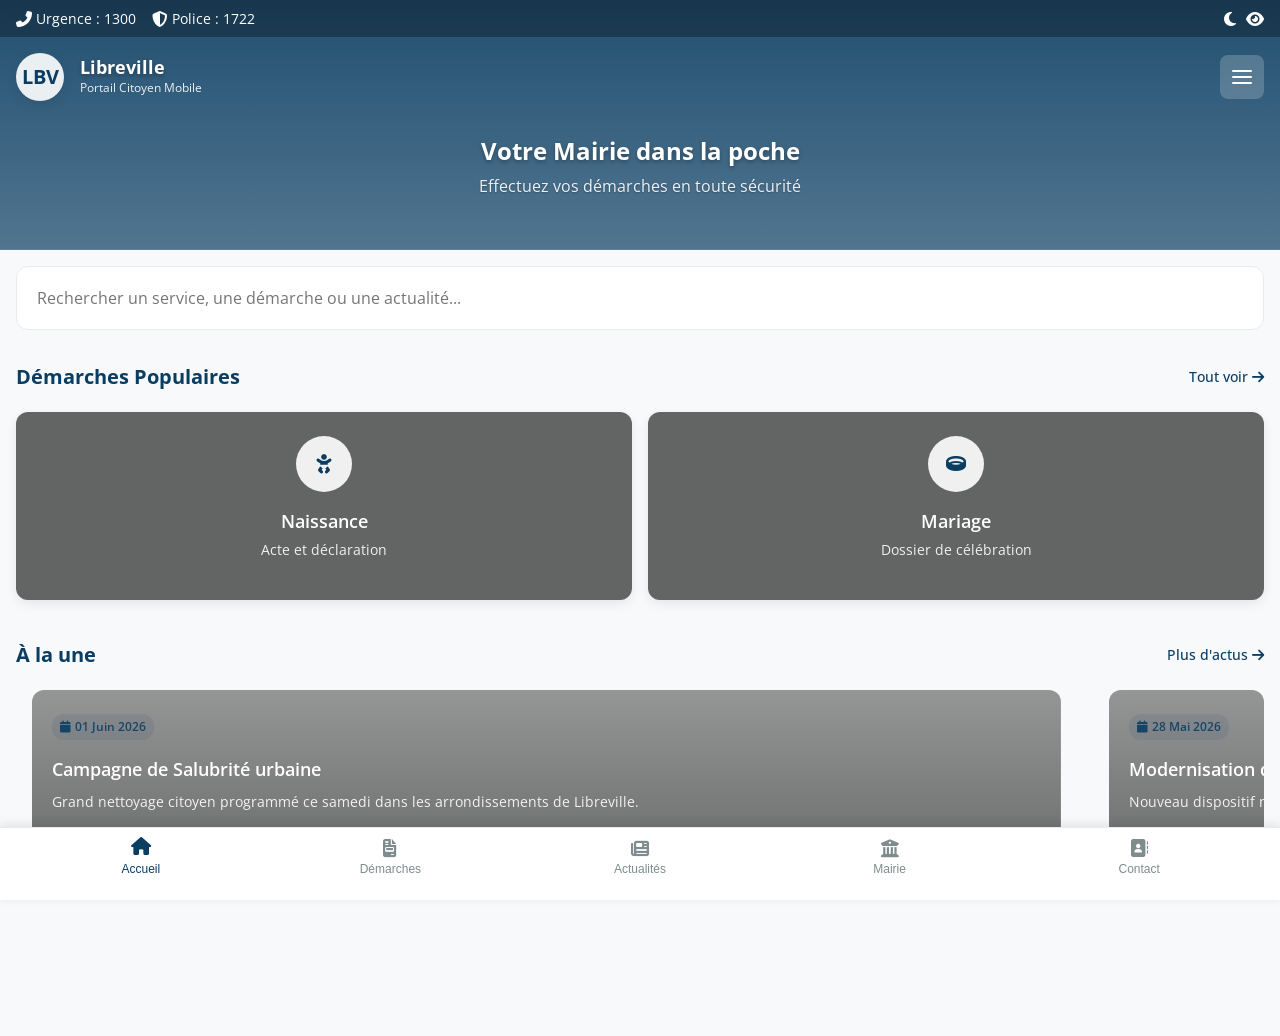
==== commit 770cbf34: "Update index.html" ====
--- a/index.html
+++ b/index.html
@@ -1,3005 +1,1386 @@
 <!DOCTYPE html>
-<html lang="fr" data-theme="light">
+<html lang="fr">
 <head>
     <meta charset="UTF-8">
-    <meta name="viewport" content="width=device-width, initial-scale=1.0">
-    <title>Mairie de Libreville - Portail Institutionnel Officiel (Gabon)</title>
-    
-    <meta name="description" content="Bienvenue sur le portail officiel de la Mairie de Libreville, capitale du Gabon. Accédez à votre Espace Citoyen, effectuez vos démarches administratives en ligne, suivez l'actualité et découvrez les grands projets de notre commune. Une administration moderne au service des citoyens.">
-    <meta name="keywords" content="Mairie de Libreville, Libreville, Gabon, Administration Gabon, État civil Libreville, Passeport, Acte de naissance, Investir à Libreville, Démarches en ligne">
-    <meta name="author" content="Mairie de Libreville">
-    <link rel="canonical" href="https://libreville.ga/">
-
-    <meta property="og:type" content="website">
-    <meta property="og:url" content="https://libreville.ga/">
-    <meta property="og:title" content="Mairie de Libreville - Portail Institutionnel Officiel">
-    <meta property="og:description" content="Portail officiel de la capitale gabonaise. Modernité, transparence et proximité citoyenne. Démarches en ligne et espace citoyen sécurisé.">
-    <meta property="og:image" content="https://images.unsplash.com/photo-1549488344-1f9b8d2bd1f3?auto=format&fit=crop&w=1200&h=630&q=80">
-
-    <meta name="twitter:card" content="summary_large_image">
-    <meta name="twitter:title" content="Mairie de Libreville - Portail Institutionnel Officiel">
-    <meta name="twitter:description" content="Accédez à l'ensemble des services municipaux de la ville de Libreville en ligne.">
-    
-    <link rel="preconnect" href="https://fonts.googleapis.com">
-    <link rel="preconnect" href="https://fonts.gstatic.com" crossorigin>
-    <link href="https://fonts.googleapis.com/css2?family=Montserrat:wght@600;700;800&family=Open+Sans:wght@400;500;600&display=swap" rel="stylesheet">
-    
-    <link rel="stylesheet" href="https://cdnjs.cloudflare.com/ajax/libs/font-awesome/6.4.0/css/all.min.css" integrity="sha512-iecdLmaskl7CVkqkXNQ/ZH/XLlvWZOJyj7Yy7tcenmpD1ypASozpmT/E0iPtmFIB46ZmdtAc9eNBvH0H/ZpiBw==" crossorigin="anonymous" referrerpolicy="no-referrer" />
-    <link rel="stylesheet" href="https://unpkg.com/leaflet@1.9.4/dist/leaflet.css" integrity="sha256-p4NxAoJBhIIN+hmNHrzRCf9tD/miZyoHS5obTRR9BMY=" crossorigin=""/>
-
+    <meta name="viewport" content="width=device-width, initial-scale=1.0, maximum-scale=1.0, user-scalable=no">
+    <title>Mairie Libreville - Portail Citoyen Mobile</title>
+    <meta name="description" content="Portail citoyen mobile de la Mairie de Libreville - Services municipaux en ligne">
+    <meta name="theme-color" content="#0a3d62">
+    <meta name="apple-mobile-web-app-capable" content="yes">
+    <meta name="apple-mobile-web-app-status-bar-style" content="black-translucent">
+    <link rel="stylesheet" href="https://cdnjs.cloudflare.com/ajax/libs/font-awesome/6.4.0/css/all.min.css">
+    <link href="https://fonts.googleapis.com/css2?family=Montserrat:wght@400;500;600;700;800&family=Open+Sans:wght@300;400;500;600;700&display=swap" rel="stylesheet">
     <style>
-        /* ==========================================================================
-           1. VARIABLES & DESIGN SYSTEM
-           ========================================================================== */
+        /* Variables Mobile-First */
         :root {
-            /* Palette officielle */
-            --primary: #1E5631;       /* Vert institutionnel */
-            --secondary: #F4C430;     /* Jaune Or */
-            --accent: #005A9C;        /* Bleu République */
-            --white: #FFFFFF;
+            /* Palette mobile optimisée */
+            --primary-blue: #0a3d62;
+            --primary-dark: #0a2d4a;
+            --accent-green: #2ecc71;
+            --accent-orange: #f39c12;
+            --danger-red: #e74c3c;
+            --warning-yellow: #f1c40f;
             
-            /* Thème Clair par défaut */
-            --bg-main: #F5F7FA;
-            --bg-card: #FFFFFF;
-            --text-main: #333333;
-            --text-muted: #666666;
-            --border-color: #E2E8F0;
-            --shadow-sm: 0 2px 4px rgba(0,0,0,0.05);
-            --shadow-md: 0 4px 6px -1px rgba(0,0,0,0.1), 0 2px 4px -1px rgba(0,0,0,0.06);
-            --shadow-lg: 0 10px 15px -3px rgba(0,0,0,0.1), 0 4px 6px -2px rgba(0,0,0,0.05);
+            /* Neutres pour mobile */
+            --light-bg: #f8f9fa;
+            --card-bg: #ffffff;
+            --border-color: #e9ecef;
+            --text-primary: #2c3e50;
+            --text-secondary: #7f8c8d;
+            --text-light: #95a5a6;
             
-            /* Statuts */
-            --success: #2ECC71;
-            --warning: #F39C12;
-            --danger: #E74C3C;
-            --info: #3498DB;
+            /* Dégradés optimisés pour mobile */
+            --gradient-primary: linear-gradient(135deg, var(--primary-blue), #1e5799);
+            --gradient-accent: linear-gradient(135deg, var(--accent-green), #27ae60);
             
-            /* Font Sizing de base (Ajustable dynamiquement) */
-            --base-font-size: 16px;
-            --transition-speed: 0.3s;
-        }
-
-        [data-theme="dark"] {
-            --bg-main: #0F172A;
-            --bg-card: #1E293B;
-            --text-main: #F1F5F9;
-            --text-muted: #94A3B8;
-            --border-color: #334155;
-            --shadow-sm: 0 2px 4px rgba(0,0,0,0.3);
-            --shadow-md: 0 4px 6px -1px rgba(0,0,0,0.4);
-            --shadow-lg: 0 10px 15px -3px rgba(0,0,0,0.5);
-        }
-
-        /* ==========================================================================
-           2. RESET & GLOBAL STYLES
-           ========================================================================== */
+            /* Ombres légères pour performance mobile */
+            --shadow-sm: 0 2px 8px rgba(0,0,0,0.05);
+            --shadow-md: 0 4px 12px rgba(0,0,0,0.08);
+            --shadow-lg: 0 8px 24px rgba(0,0,0,0.12);
+            
+            /* Bordures arrondies */
+            --radius-sm: 8px;
+            --radius-md: 12px;
+            --radius-lg: 16px;
+            --radius-full: 50%;
+            
+            /* Typographie mobile */
+            --font-heading: 'Montserrat', -apple-system, sans-serif;
+            --font-body: 'Open Sans', -apple-system, sans-serif;
+            
+            /* Espacements mobiles */
+            --space-xs: 4px;
+            --space-sm: 8px;
+            --space-md: 16px;
+            --space-lg: 20px;
+            --space-xl: 24px;
+            --space-xxl: 32px;
+            
+            /* Tailles de police responsive */
+            --text-xs: 12px;
+            --text-sm: 14px;
+            --text-base: 16px;
+            --text-lg: 18px;
+            --text-xl: 20px;
+            --text-2xl: 24px;
+            --text-3xl: 28px;
+        }
+
+        /* Mode sombre */
+        .dark-mode {
+            --light-bg: #121212;
+            --card-bg: #1e1e1e;
+            --border-color: #2d2d2d;
+            --text-primary: #ffffff;
+            --text-secondary: #b0b0b0;
+            --text-light: #808080;
+            --primary-blue: #4a90e2;
+            --primary-dark: #1e5799;
+            --shadow-sm: 0 2px 8px rgba(0,0,0,0.3);
+            --shadow-md: 0 4px 12px rgba(0,0,0,0.4);
+            --shadow-lg: 0 8px 24px rgba(0,0,0,0.5);
+        }
+
+        /* Mode haut contraste */
+        .high-contrast {
+            --text-primary: #000000;
+            --card-bg: #ffffff;
+            --border-color: #000000;
+            --primary-blue: #000080;
+            --accent-green: #008000;
+            --danger-red: #800000;
+        }
+
+        /* Reset mobile */
         * {
-            box-sizing: border-box;
             margin: 0;
             padding: 0;
+            box-sizing: border-box;
+            -webkit-tap-highlight-color: transparent;
         }
 
         html {
-            font-size: var(--base-font-size);
-            scroll-behavior: smooth;
-            font-family: 'Open Sans', sans-serif;
-            background-color: var(--bg-main);
-            color: var(--text-main);
-            transition: background-color var(--transition-speed), color var(--transition-speed);
-        }
-
-        h1, h2, h3, h4, h5, h6 {
-            font-family: 'Montserrat', sans-serif;
-            font-weight: 700;
-            color: var(--text-main);
-        }
-
-        a {
-            text-transform: none;
-            text-decoration: none;
-            color: inherit;
-        }
-
-        button, input, select, textarea {
-            font-family: inherit;
-            font-size: inherit;
-        }
-
-        ul {
-            list-style: none;
-        }
-
-        img {
-            max-width: 100%;
-            height: auto;
-            display: block;
-        }
-
+            font-size: 16px;
+            -webkit-text-size-adjust: 100%;
+            -webkit-font-smoothing: antialiased;
+            -moz-osx-font-smoothing: grayscale;
+        }
+
+        body {
+            font-family: var(--font-body);
+            font-size: max(16px, 1rem);
+            line-height: 1.5;
+            color: var(--text-primary);
+            background-color: var(--light-bg);
+            overflow-x: hidden;
+            /* Padding en bas pour la bottom bar fixée */
+            padding-bottom: calc(80px + env(safe-area-inset-bottom, 0px));
+            min-height: 100vh;
+        }
+
+        /* Conteneur principal mobile */
         .container {
             width: 100%;
-            max-width: 1300px;
+            padding: 0 var(--space-md);
             margin: 0 auto;
-            padding: 0 24px;
-        }
-
-        /* Accessibilité - Focus Visible structuré */
-        *:focus-visible {
-            outline: 3px solid var(--accent);
-            outline-offset: 2px;
-        }
-
-        /* Masquage des éléments non affichés d'un coup */
-        .hidden {
-            display: none !important;
-        }
-
-        /* Utilitaires de structure */
-        .section-padding {
-            padding: 80px 0;
-        }
-
-        .section-header {
-            text-align: center;
-            margin-bottom: 50px;
-        }
-
-        .section-header h2 {
-            font-size: 2.25rem;
+        }
+
+        /* Header mobile avec hero intégré */
+        .mobile-header {
             position: relative;
-            margin-bottom: 15px;
-            text-transform: uppercase;
-            letter-spacing: 0.5px;
-        }
-
-        .section-header h2::after {
-            content: '';
-            display: block;
-            width: 80px;
-            height: 4px;
-            background: var(--secondary);
-            margin: 12px auto 0 auto;
-            border-radius: 2px;
-        }
-
-        .section-header p {
-            color: var(--text-muted);
-            font-size: 1.1rem;
-            max-width: 700px;
-            margin: 0 auto;
-        }
-
-        /* ==========================================================================
-           3. BANNIÈRE ACCESSIBILITÉ & TOP BAR
-           ========================================================================== */
-        .top-accessibility-bar {
-            background-color: #111;
-            color: #fff;
-            padding: 8px 0;
-            font-size: 0.85rem;
+            z-index: 1000;
+            background: linear-gradient(rgba(10, 61, 98, 0.9), rgba(10, 61, 98, 0.7)),
+                        url('https://images.unsplash.com/photo-1542744095-fcf48d80b0fd?ixlib=rb-4.0.3&auto=format&fit=crop&w=800&q=80');
+            background-size: cover;
+            background-position: center;
+            color: white;
+            min-height: 220px;
+            display: flex;
+            flex-direction: column;
+            padding-top: env(safe-area-inset-top, 0px);
+        }
+
+        .header-top-mobile {
+            padding: var(--space-sm) var(--space-md);
+            background: rgba(0, 0, 0, 0.3);
+            backdrop-filter: blur(10px);
+        }
+
+        .header-top-content {
             display: flex;
             justify-content: space-between;
             align-items: center;
         }
 
-        .accessibility-controls {
-            display: flex;
-            gap: 15px;
-            align-items: center;
-        }
-
-        .acc-btn {
-            background: #222;
-            border: 1px solid #444;
-            color: #fff;
-            padding: 4px 10px;
+        .emergency-mobile {
+            display: flex;
+            align-items: center;
+            gap: var(--space-md);
+            overflow-x: auto;
+            -webkit-overflow-scrolling: touch;
+            scrollbar-width: none;
+        }
+
+        .emergency-mobile::-webkit-scrollbar {
+            display: none;
+        }
+
+        .emergency-item {
+            display: flex;
+            align-items: center;
+            gap: var(--space-xs);
+            white-space: nowrap;
+            font-size: var(--text-sm);
             cursor: pointer;
-            border-radius: 3px;
-            font-weight: bold;
-            display: inline-flex;
-            align-items: center;
-            gap: 5px;
-            transition: all 0.2s;
-        }
-
-        .acc-btn:hover {
-            background: var(--accent);
-            border-color: var(--accent);
-        }
-
-        /* ==========================================================================
-           4. HEADER & NAV (STICKY)
-           ========================================================================== */
-        header.main-header {
-            position: sticky;
-            top: 0;
-            z-index: 1000;
-            background-color: var(--bg-card);
-            border-bottom: 1px solid var(--border-color);
-            box-shadow: var(--shadow-sm);
-            transition: all var(--transition-speed);
-        }
-
-        .header-top-brand {
+        }
+
+        .emergency-item i {
+            font-size: var(--text-base);
+        }
+
+        .header-main-mobile {
+            padding: var(--space-md);
+            flex: 1;
+            display: flex;
+            flex-direction: column;
+            justify-content: center;
+        }
+
+        .header-row {
             display: flex;
             justify-content: space-between;
             align-items: center;
-            padding: 15px 0;
-            border-bottom: 1px solid var(--border-color);
-        }
-
-        .brand-logo-area {
-            display: flex;
-            align-items: center;
-            gap: 15px;
-        }
-
-        .coat-of-arms {
-            width: 60px;
-            height: 60px;
-            background-color: var(--primary);
-            border-radius: 50%;
+            gap: var(--space-md);
+            margin-bottom: var(--space-lg);
+        }
+
+        /* Logo mobile */
+        .logo-mobile {
+            display: flex;
+            align-items: center;
+            gap: var(--space-md);
+            text-decoration: none;
+        }
+
+        .logo-icon-mobile {
+            width: 48px;
+            height: 48px;
+            background: rgba(255, 255, 255, 0.9);
+            border-radius: var(--radius-full);
             display: flex;
             align-items: center;
             justify-content: center;
-            color: var(--secondary);
-            font-size: 1.8rem;
-            border: 2px solid var(--secondary);
-        }
-
-        .brand-text h1 {
-            font-size: 1.5rem;
-            color: var(--primary);
-            letter-spacing: 1px;
-            line-height: 1.2;
-        }
-
-        [data-theme="dark"] .brand-text h1 {
-            color: var(--white);
-        }
-
-        .brand-text span {
-            font-size: 0.85rem;
-            font-family: 'Open Sans', sans-serif;
-            color: var(--text-muted);
-            font-style: italic;
-            display: block;
-        }
-
-        .search-and-actions {
-            display: flex;
-            align-items: center;
-            gap: 20px;
-        }
-
-        .global-search-container {
-            position: relative;
-            width: 300px;
-        }
-
-        .global-search-container input {
-            width: 100%;
-            padding: 10px 40px 10px 15px;
-            border-radius: 3px;
-            border: 1px solid var(--border-color);
-            background-color: var(--bg-main);
-            color: var(--text-main);
-        }
-
-        .global-search-container i {
-            position: absolute;
-            right: 15px;
-            top: 50%;
-            transform: translateY(-50%);
-            color: var(--text-muted);
-        }
-
-        /* Résultats de recherche en direct */
-        .search-results-dropdown {
-            position: absolute;
-            top: 105%;
-            left: 0;
-            right: 0;
-            background: var(--bg-card);
-            border: 1px solid var(--border-color);
-            border-radius: 4px;
-            box-shadow: var(--shadow-lg);
-            z-index: 1100;
-            max-height: 300px;
-            overflow-y: auto;
-            display: none;
-        }
-
-        .search-results-dropdown li {
-            padding: 12px 15px;
-            border-bottom: 1px solid var(--border-color);
-            cursor: pointer;
-            transition: background 0.2s;
-        }
-
-        .search-results-dropdown li:hover {
-            background-color: var(--bg-main);
-        }
-
-        .search-results-dropdown .result-type {
-            font-size: 0.75rem;
-            text-transform: uppercase;
-            color: var(--accent);
-            font-weight: bold;
-            display: block;
-            margin-bottom: 3px;
-        }
-
-        .btn-citizen-space {
-            background-color: var(--accent);
-            color: white;
-            padding: 10px 20px;
-            border-radius: 3px;
-            font-weight: 600;
-            display: flex;
-            align-items: center;
-            gap: 10px;
-            border: none;
-            cursor: pointer;
-            transition: background var(--transition-speed);
-        }
-
-        .btn-citizen-space:hover {
-            background-color: #004578;
-        }
-
-        .notification-bell-container {
-            position: relative;
-            cursor: pointer;
-            font-size: 1.3rem;
-            color: var(--text-main);
-        }
-
-        .notification-badge {
-            position: absolute;
-            top: -5px;
-            right: -8px;
-            background-color: var(--danger);
-            color: white;
-            font-size: 0.7rem;
-            padding: 2px 6px;
-            border-radius: 10px;
-            font-weight: bold;
-        }
-
-        /* Menu Principal */
-        .main-navigation {
-            background-color: var(--primary);
-        }
-
-        .nav-list {
-            display: flex;
-            flex-wrap: wrap;
-        }
-
-        .nav-list a {
-            color: white;
-            padding: 15px 20px;
-            display: block;
-            font-family: 'Montserrat', sans-serif;
-            font-size: 0.9rem;
-            font-weight: 600;
-            letter-spacing: 0.3px;
-            transition: background 0.2s;
-        }
-
-        .nav-list a:hover, .nav-list a.active {
-            background-color: var(--secondary);
-            color: #111;
-        }
-
-        /* Menu Mobile Hamburger */
-        .menu-hamburger {
-            display: none;
-            background: none;
-            border: none;
-            font-size: 1.8rem;
-            color: var(--text-main);
-            cursor: pointer;
-        }
-
-        /* ==========================================================================
-           5. HERO SLIDER SECTION
-           ========================================================================== */
-        .hero-section {
-            position: relative;
-            height: 600px;
-            overflow: hidden;
-            background-color: #000;
-        }
-
-        .hero-slider-wrapper {
-            width: 100%;
-            height: 100%;
-            position: relative;
-        }
-
-        .hero-slide {
-            position: absolute;
-            top: 0;
-            left: 0;
-            width: 100%;
-            height: 100%;
-            opacity: 0;
-            transition: opacity 1s ease-in-out, transform 8s ease;
-            transform: scale(1.05);
-        }
-
-        .hero-slide.active {
-            opacity: 1;
-            transform: scale(1);
-            z-index: 1;
-        }
-
-        .hero-slide img {
-            width: 100%;
-            height: 100%;
-            object-fit: cover;
-        }
-
-        .hero-overlay {
-            position: absolute;
-            top: 0;
-            left: 0;
-            width: 100%;
-            height: 100%;
-            background: linear-gradient(135deg, rgba(30,86,49,0.85) 0%, rgba(0,90,156,0.7) 100%);
-            z-index: 2;
-        }
-
-        .hero-content-container {
-            position: absolute;
-            top: 0;
-            left: 0;
-            width: 100%;
-            height: 100%;
-            z-index: 3;
-            display: flex;
-            align-items: center;
-            color: white;
-        }
-
-        .hero-text-box {
-            max-width: 800px;
-            animation: fadeIn 1.2s ease-out;
-        }
-
-        .hero-text-box h2 {
-            font-size: 3rem;
+            color: var(--primary-blue);
+            font-weight: 700;
+            font-size: var(--text-xl);
+            flex-shrink: 0;
+            box-shadow: var(--shadow-md);
+        }
+
+        .logo-text-mobile {
+            flex: 1;
+            min-width: 0;
+        }
+
+        .logo-text-mobile h1 {
+            font-size: var(--text-lg);
+            font-weight: 700;
             color: white;
             line-height: 1.2;
-            margin-bottom: 20px;
-            text-shadow: 0 2px 4px rgba(0,0,0,0.5);
-        }
-
-        .hero-text-box p {
-            font-size: 1.3rem;
-            margin-bottom: 35px;
-            color: rgba(255,255,255,0.9);
-            line-height: 1.6;
-        }
-
-        .hero-buttons-group {
-            display: flex;
-            gap: 20px;
-        }
-
-        .btn-hero-primary {
-            background-color: var(--secondary);
-            color: #111;
-            padding: 14px 30px;
+            margin: 0;
+            text-shadow: 0 2px 4px rgba(0,0,0,0.3);
+        }
+
+        .logo-text-mobile span {
+            font-size: var(--text-xs);
+            color: rgba(255, 255, 255, 0.9);
+            display: block;
+        }
+
+        /* Champ de recherche */
+        .search-container {
+            padding: var(--space-md);
+        }
+
+        .search-input {
+            width: 100%;
+            padding: var(--space-lg);
+            border: 1px solid var(--border-color);
+            border-radius: var(--radius-md);
+            font-family: var(--font-body);
+            font-size: var(--text-base);
+            background: var(--card-bg);
+            color: var(--text-primary);
+            outline: none;
+        }
+
+        .search-input:focus {
+            border-color: var(--primary-blue);
+            box-shadow: 0 0 0 2px rgba(10, 61, 98, 0.1);
+        }
+
+        /* Bouton menu hamburger */
+        .menu-toggle {
+            width: 44px;
+            height: 44px;
+            border: none;
+            background: rgba(255, 255, 255, 0.2);
+            backdrop-filter: blur(10px);
+            display: flex;
+            flex-direction: column;
+            justify-content: center;
+            align-items: center;
+            gap: 4px;
+            cursor: pointer;
+            padding: var(--space-sm);
+            border-radius: var(--radius-sm);
+            transition: background-color 0.3s ease;
+        }
+
+        .menu-toggle span {
+            width: 20px;
+            height: 2px;
+            background: white;
+            transition: transform 0.3s ease, opacity 0.3s ease;
+            border-radius: 1px;
+        }
+
+        .menu-toggle.active span:nth-child(1) {
+            transform: rotate(45deg) translate(5px, 5px);
+        }
+
+        .menu-toggle.active span:nth-child(2) {
+            opacity: 0;
+        }
+
+        .menu-toggle.active span:nth-child(3) {
+            transform: rotate(-45deg) translate(5px, -5px);
+        }
+
+        /* Hero dans header */
+        .header-hero {
+            padding: var(--space-md);
+            text-align: center;
+        }
+
+        .hero-title {
+            font-size: var(--text-2xl);
             font-weight: 700;
-            text-transform: uppercase;
-            border-radius: 3px;
-            font-size: 0.95rem;
-            letter-spacing: 0.5px;
-            transition: transform 0.2s, background 0.2s;
-        }
-
-        .btn-hero-secondary {
-            background-color: transparent;
-            color: white;
-            padding: 14px 30px;
-            font-weight: 700;
-            text-transform: uppercase;
-            border-radius: 3px;
-            font-size: 0.95rem;
-            letter-spacing: 0.5px;
-            border: 2px solid white;
-            transition: background 0.2s, border-color 0.2s;
-        }
-
-        .btn-hero-primary:hover {
-            transform: translateY(-2px);
-            background-color: #e5b31a;
-        }
-
-        .btn-hero-secondary:hover {
-            background-color: rgba(255,255,255,0.1);
-        }
-
-        /* Slider Controls */
-        .slider-arrow {
-            position: absolute;
-            top: 50%;
-            transform: translateY(-50%);
-            z-index: 4;
-            background: rgba(0,0,0,0.4);
-            color: white;
-            border: none;
-            width: 50px;
-            height: 50px;
-            border-radius: 50%;
-            cursor: pointer;
-            font-size: 1.2rem;
-            transition: background 0.2s;
-        }
-
-        .slider-arrow:hover {
-            background: var(--accent);
-        }
-
-        .slider-arrow-prev { left: 20px; }
-        .slider-arrow-next { right: 20px; }
-
-        .slider-indicators {
-            position: absolute;
-            bottom: 30px;
-            left: 50%;
-            transform: translateX(-50%);
-            z-index: 4;
-            display: flex;
-            gap: 10px;
-        }
-
-        .slider-dot {
-            width: 12px;
-            height: 12px;
-            border-radius: 50%;
-            background: rgba(255,255,255,0.4);
-            border: none;
-            cursor: pointer;
-        }
-
-        .slider-dot.active {
-            background: var(--secondary);
-            width: 24px;
-            border-radius: 6px;
-        }
-
-        /* ==========================================================================
-           6. QUICK ACCESS BAR (BARRE D'ACCÈS RAPIDE)
-           ========================================================================== */
-        .quick-access-bar {
-            background: var(--bg-card);
-            margin-top: -50px;
-            position: relative;
-            z-index: 10;
-            border-radius: 6px;
+            margin-bottom: var(--space-sm);
+            text-shadow: 0 2px 4px rgba(0,0,0,0.3);
+            line-height: 1.2;
+        }
+
+        .hero-subtitle {
+            font-size: var(--text-base);
+            opacity: 0.9;
+            margin-bottom: var(--space-lg);
+            text-shadow: 0 1px 2px rgba(0,0,0,0.3);
+        }
+
+        .hero-actions {
+            display: flex;
+            gap: var(--space-md);
+            justify-content: center;
+            flex-wrap: wrap;
+        }
+
+        /* Navigation mobile (drawer) */
+        .mobile-nav {
+            position: fixed;
+            top: 0;
+            left: -100%;
+            width: 85%;
+            max-width: 320px;
+            height: 100%;
+            background: var(--card-bg);
+            z-index: 2000;
+            transition: left 0.3s ease;
+            overflow-y: auto;
+            -webkit-overflow-scrolling: touch;
             box-shadow: var(--shadow-lg);
-            padding: 20px;
-            border: 1px solid var(--border-color);
-        }
-
-        .quick-access-grid {
-            display: grid;
-            grid-template-columns: repeat(6, 1fr);
-            gap: 15px;
-        }
-
-        .quick-access-item {
-            display: flex;
-            flex-direction: column;
-            align-items: center;
-            text-align: center;
-            padding: 15px 10px;
-            border-radius: 4px;
-            transition: all var(--transition-speed);
-            cursor: pointer;
-        }
-
-        .quick-access-item:hover {
-            background-color: var(--bg-main);
-            transform: translateY(-3px);
-        }
-
-        .quick-access-item i {
-            font-size: 2rem;
-            color: var(--primary);
-            margin-bottom: 12px;
-        }
-
-        .quick-access-item span {
-            font-size: 0.9rem;
-            font-weight: 600;
-            color: var(--text-main);
-        }
-
-        /* ==========================================================================
-           7. SECTION CHIFFRES CLÉS (COUNTERS)
-           ========================================================================== */
-        .counters-section {
-            background-color: var(--primary);
-            color: white;
-            padding: 60px 0;
-        }
-
-        .counters-grid {
-            display: grid;
-            grid-template-columns: repeat(4, 1fr);
-            gap: 30px;
-            text-align: center;
-        }
-
-        .counter-item .number {
-            font-size: 3.5rem;
-            font-family: 'Montserrat', sans-serif;
-            font-weight: 800;
-            color: var(--secondary);
-            display: block;
-            margin-bottom: 5px;
-        }
-
-        .counter-item .label {
-            font-size: 1rem;
-            font-weight: 600;
-            text-transform: uppercase;
-            letter-spacing: 0.5px;
-            color: rgba(255,255,255,0.9);
-        }
-
-        /* ==========================================================================
-           8. SECTION À PROPOS DE LIBREVILLE
-           ========================================================================== */
-        .about-section-grid {
-            display: grid;
-            grid-template-columns: 1fr 1fr;
-            gap: 50px;
-            align-items: center;
-        }
-
-        .about-image-wrapper {
-            position: relative;
-            border-radius: 6px;
-            overflow: hidden;
-            box-shadow: var(--shadow-lg);
-        }
-
-        .about-content h3 {
-            font-size: 1.8rem;
-            color: var(--primary);
-            margin-bottom: 20px;
-        }
-
-        [data-theme="dark"] .about-content h3 {
-            color: var(--secondary);
-        }
-
-        .about-content p {
-            font-size: 1.05rem;
-            line-height: 1.7;
-            color: var(--text-muted);
-            margin-bottom: 25px;
-        }
-
-        .about-highlights {
-            display: grid;
-            grid-template-columns: 1fr 1fr;
-            gap: 20px;
-            margin-bottom: 30px;
-        }
-
-        .highlight-box {
-            display: flex;
-            align-items: flex-start;
-            gap: 12px;
-        }
-
-        .highlight-box i {
-            color: var(--accent);
-            font-size: 1.2rem;
-            margin-top: 3px;
-        }
-
-        .highlight-box h4 {
-            font-size: 1rem;
-            margin-bottom: 5px;
-        }
-
-        .highlight-box p {
-            font-size: 0.9rem;
-            margin: 0;
-        }
-
-        .btn-discover-city {
-            background-color: var(--primary);
-            color: white;
-            padding: 12px 28px;
-            border-radius: 3px;
-            font-weight: 600;
-            display: inline-block;
-            transition: background 0.2s;
-        }
-
-        .btn-discover-city:hover {
-            background-color: #143d22;
-        }
-
-        /* ==========================================================================
-           9. SERVICES AUX CITOYENS (GRILLE & CARTES)
-           ========================================================================== */
-        .services-grid {
-            display: grid;
-            grid-template-columns: repeat(3, 1fr);
-            gap: 30px;
-        }
-
-        .service-card {
-            background: var(--bg-card);
-            border: 1px solid var(--border-color);
-            border-radius: 6px;
-            padding: 30px;
-            box-shadow: var(--shadow-sm);
-            transition: all var(--transition-speed);
-        }
-
-        .service-card:hover {
-            transform: translateY(-5px);
-            box-shadow: var(--shadow-lg);
-            border-color: var(--primary);
-        }
-
-        .service-card-header {
-            display: flex;
-            align-items: center;
-            gap: 20px;
-            margin-bottom: 20px;
-        }
-
-        .service-icon-box {
-            width: 55px;
-            height: 55px;
-            background-color: rgba(30,86,49,0.1);
-            color: var(--primary);
-            border-radius: 6px;
-            display: flex;
-            align-items: center;
-            justify-content: center;
-            font-size: 1.5rem;
-        }
-
-        [data-theme="dark"] .service-icon-box {
-            background-color: rgba(244,196,48,0.1);
-            color: var(--secondary);
-        }
-
-        .service-card-header h3 {
-            font-size: 1.25rem;
-        }
-
-        .service-links-list {
-            display: flex;
-            flex-direction: column;
-            gap: 12px;
-        }
-
-        .service-links-list li a {
-            display: flex;
-            justify-content: space-between;
-            align-items: center;
-            color: var(--text-muted);
-            font-size: 0.95rem;
-            padding-bottom: 8px;
-            border-bottom: 1px dashed var(--border-color);
-            transition: color 0.2s;
-        }
-
-        .service-links-list li a:hover {
-            color: var(--accent);
-        }
-
-        /* ==========================================================================
-           10. INTERFACE DE GOUVERNEMENT (PORTAIL DES DÉMARCHES)
-           ========================================================================== */
-        .steps-portal-section {
-            background-color: var(--bg-card);
-            border-top: 1px solid var(--border-color);
-            border-bottom: 1px solid var(--border-color);
-        }
-
-        .steps-grid {
-            display: grid;
-            grid-template-columns: repeat(5, 1fr);
-            gap: 20px;
-        }
-
-        .step-portal-card {
-            background: var(--bg-main);
-            border: 1px solid var(--border-color);
-            border-radius: 4px;
-            padding: 24px;
-            text-align: center;
-            transition: all var(--transition-speed);
-        }
-
-        .step-portal-card:hover {
-            background: var(--white);
-            box-shadow: var(--shadow-md);
-            border-color: var(--accent);
-        }
-
-        [data-theme="dark"] .step-portal-card:hover {
-            background: #1e293b;
-        }
-
-        .step-portal-card i {
-            font-size: 2.2rem;
-            color: var(--accent);
-            margin-bottom: 15px;
-        }
-
-        .step-portal-card h3 {
-            font-size: 1.1rem;
-            margin-bottom: 10px;
-        }
-
-        .step-portal-card p {
-            font-size: 0.85rem;
-            color: var(--text-muted);
-            margin-bottom: 15px;
-            height: 50px;
-            overflow: hidden;
-        }
-
-        .btn-step-action {
-            font-size: 0.85rem;
-            font-weight: 600;
-            color: var(--accent);
-            text-transform: uppercase;
-        }
-
-        /* ==========================================================================
-           11. PORTAIL ACTUALITÉS & FILTRES
-           ========================================================================== */
-        .news-filters {
-            display: flex;
-            justify-content: center;
-            gap: 10px;
-            margin-bottom: 35px;
-            flex-wrap: wrap;
-        }
-
-        .filter-btn {
-            background: var(--bg-card);
-            border: 1px solid var(--border-color);
-            padding: 8px 18px;
-            border-radius: 20px;
-            cursor: pointer;
-            font-weight: 600;
-            font-size: 0.9rem;
-            color: var(--text-main);
-            transition: all 0.2s;
-        }
-
-        .filter-btn.active, .filter-btn:hover {
-            background-color: var(--primary);
-            color: white;
-            border-color: var(--primary);
-        }
-
-        .news-grid {
-            display: grid;
-            grid-template-columns: repeat(3, 1fr);
-            gap: 30px;
-        }
-
-        .news-card {
-            background: var(--bg-card);
-            border-radius: 6px;
-            border: 1px solid var(--border-color);
-            overflow: hidden;
-            box-shadow: var(--shadow-sm);
-            transition: transform var(--transition-speed);
-        }
-
-        .news-card:hover {
-            transform: translateY(-5px);
-        }
-
-        .news-img-box {
-            position: relative;
-            height: 200px;
-            background-color: #ddd;
-        }
-
-        .news-img-box img {
-            width: 100%;
-            height: 100%;
-            object-fit: cover;
-        }
-
-        .news-category-badge {
-            position: absolute;
-            top: 15px;
-            left: 15px;
-            background-color: var(--accent);
-            color: white;
-            padding: 4px 10px;
-            font-size: 0.75rem;
-            font-weight: 700;
-            text-transform: uppercase;
-            border-radius: 2px;
-        }
-
-        .news-body {
-            padding: 20px;
-        }
-
-        .news-date {
-            font-size: 0.8rem;
-            color: var(--text-muted);
-            margin-bottom: 8px;
-            display: block;
-        }
-
-        .news-body h3 {
-            font-size: 1.2rem;
-            margin-bottom: 12px;
-            line-height: 1.4;
-        }
-
-        .news-body p {
-            font-size: 0.9rem;
-            color: var(--text-muted);
-            line-height: 1.6;
-            margin-bottom: 15px;
-        }
-
-        .btn-read-more {
-            color: var(--primary);
-            font-weight: 700;
-            font-size: 0.9rem;
-            display: inline-flex;
-            align-items: center;
-            gap: 5px;
-        }
-
-        .news-pagination {
-            display: flex;
-            justify-content: center;
-            gap: 8px;
-            margin-top: 40px;
-        }
-
-        .page-btn {
-            width: 40px;
-            height: 40px;
-            border: 1px solid var(--border-color);
-            background: var(--bg-card);
-            color: var(--text-main);
-            display: flex;
-            align-items: center;
-            justify-content: center;
-            font-weight: bold;
-            cursor: pointer;
-            border-radius: 4px;
-        }
-
-        .page-btn.active {
-            background-color: var(--primary);
-            color: white;
-            border-color: var(--primary);
-        }
-
-        /* ==========================================================================
-           12. TIMELINE INTERACTIVE DES PROJETS MUNICIPAUX
-           ========================================================================== */
-        .timeline-container {
-            position: relative;
-            max-width: 1000px;
-            margin: 0 auto;
-            padding: 40px 0;
-        }
-
-        .timeline-container::after {
-            content: '';
-            position: absolute;
-            width: 4px;
-            background-color: var(--border-color);
-            top: 0;
-            bottom: 0;
-            left: 50%;
-            margin-left: -2px;
-        }
-
-        .timeline-block {
-            position: relative;
-            margin-bottom: 50px;
-            width: 50%;
-            padding: 0 40px;
-        }
-
-        .timeline-block-left {
+        }
+
+        .mobile-nav.active {
             left: 0;
-            text-align: right;
-        }
-
-        .timeline-block-right {
-            left: 50%;
-            text-align: left;
-        }
-
-        .timeline-dot {
-            position: absolute;
-            width: 20px;
-            height: 20px;
-            background-color: var(--secondary);
-            border: 4px solid var(--primary);
-            border-radius: 50%;
-            top: 15px;
-            z-index: 1;
-        }
-
-        .timeline-block-left .timeline-dot { right: -10px; }
-        .timeline-block-right .timeline-dot { left: -10px; }
-
-        .timeline-card {
-            background-color: var(--bg-card);
-            border: 1px solid var(--border-color);
-            padding: 24px;
-            border-radius: 6px;
-            box-shadow: var(--shadow-sm);
-        }
-
-        .project-status-badge {
-            display: inline-block;
-            padding: 3px 8px;
-            font-size: 0.75rem;
-            font-weight: bold;
-            border-radius: 3px;
-            margin-bottom: 10px;
-        }
-
-        .status-ongoing { background-color: rgba(243,156,18,0.15); color: var(--warning); }
-        .status-completed { background-color: rgba(46,204,113,0.15); color: var(--success); }
-
-        .project-progress-bar-bg {
-            width: 100%;
-            height: 8px;
-            background: var(--bg-main);
-            border-radius: 4px;
-            margin: 15px 0;
-            overflow: hidden;
-        }
-
-        .project-progress-bar-fill {
-            height: 100%;
-            background: var(--primary);
-            width: 0%;
-            transition: width 1.5s ease-out;
-        }
-
-        .project-meta-details {
-            display: flex;
-            gap: 15px;
-            font-size: 0.8rem;
-            color: var(--text-muted);
-            justify-content: flex-start;
-        }
-
-        .timeline-block-left .project-meta-details {
-            justify-content: flex-end;
-        }
-
-        /* ==========================================================================
-           13. SECTIONS INVESTIR, MAIRE & CONSEIL MUNICIPAL
-           ========================================================================== */
-        .invest-premium-section {
-            background: linear-gradient(rgba(0,0,0,0.8), rgba(0,0,0,0.8)), url('https://images.unsplash.com/photo-1486406146926-c627a92ad1ab?auto=format&fit=crop&w=1200&q=80') no-repeat center/cover;
-            color: white;
-        }
-
-        .invest-grid {
-            display: grid;
-            grid-template-columns: repeat(4, 1fr);
-            gap: 20px;
-            margin-top: 40px;
-        }
-
-        .invest-card {
-            background: rgba(255,255,255,0.1);
-            backdrop-filter: blur(5px);
-            border: 1px solid rgba(255,255,255,0.2);
-            padding: 25px;
-            border-radius: 4px;
-            text-align: center;
-        }
-
-        .invest-card i {
-            font-size: 2rem;
-            color: var(--secondary);
-            margin-bottom: 15px;
-        }
-
-        /* Le Maire et le Conseil */
-        .mayor-section-grid {
-            display: grid;
-            grid-template-columns: 1fr 2fr;
-            gap: 50px;
-            align-items: center;
-        }
-
-        .mayor-photo-container {
-            border: 5px solid var(--white);
-            box-shadow: var(--shadow-lg);
-            border-radius: 6px;
-            overflow: hidden;
-            background-color: #eee;
-        }
-
-        .mayor-speech-box blockquote {
-            font-style: italic;
-            font-size: 1.15rem;
-            color: var(--text-muted);
-            border-left: 4px solid var(--primary);
-            padding-left: 20px;
-            margin-bottom: 20px;
-        }
-
-        /* ==========================================================================
-           14. CARTE INTERACTIVE (LEAFLET)
-           ========================================================================== */
-        .map-section-wrapper {
-            position: relative;
-        }
-
-        #municipal-interactive-map {
-            width: 100%;
-            height: 500px;
-            border-radius: 6px;
-            box-shadow: var(--shadow-md);
-            border: 1px solid var(--border-color);
-            z-index: 5;
-        }
-
-        /* ==========================================================================
-           15. PORTAIL OPEN DATA & GRAPHIQUES
-           ========================================================================== */
-        .open-data-grid {
-            display: grid;
-            grid-template-columns: 2fr 1fr;
-            gap: 40px;
-        }
-
-        .data-visual-card {
-            background: var(--bg-card);
-            border: 1px solid var(--border-color);
-            border-radius: 6px;
-            padding: 30px;
-            box-shadow: var(--shadow-sm);
-        }
-
-        /* Graphique en barres CSS Custom */
-        .custom-bar-chart {
-            display: flex;
-            align-items: flex-end;
-            justify-content: space-between;
-            height: 250px;
-            padding-top: 20px;
-            border-bottom: 2px solid var(--text-main);
-        }
-
-        .chart-bar-column {
-            display: flex;
-            flex-direction: column;
-            align-items: center;
-            flex: 1;
-            gap: 10px;
-        }
-
-        .bar-fill {
-            width: 60%;
-            background: linear-gradient(to top, var(--primary), #3a8a51);
-            border-top-left-radius: 4px;
-            border-top-right-radius: 4px;
-            position: relative;
-            animation: growUp 1.5s ease-out forwards;
-        }
-
-        .bar-value {
-            position: absolute;
-            top: -25px;
-            left: 50%;
-            transform: translateX(-50%);
-            font-size: 0.8rem;
-            font-weight: bold;
-        }
-
-        .bar-label {
-            font-size: 0.8rem;
-            font-weight: 600;
-            text-align: center;
-        }
-
-        /* ==========================================================================
-           16. ESPACE CITOYEN NUMÉRIQUE COMPLET (MODAL / DOCK EXTENSIBLE)
-           ========================================================================== */
-        .citizen-portal-overlay {
+        }
+
+        .nav-overlay {
             position: fixed;
             top: 0;
             left: 0;
             width: 100%;
             height: 100%;
-            background-color: rgba(0,0,0,0.6);
-            z-index: 2000;
-            display: flex;
-            justify-content: center;
-            align-items: center;
-            backdrop-filter: blur(4px);
-        }
-
-        .citizen-portal-window {
-            background-color: var(--bg-main);
-            width: 95%;
-            max-width: 1200px;
-            height: 85vh;
-            border-radius: 8px;
-            box-shadow: var(--shadow-lg);
-            overflow: hidden;
-            display: flex;
-            flex-direction: column;
-            border: 1px solid var(--border-color);
-        }
-
-        .citizen-portal-header {
-            background-color: var(--primary);
+            background: rgba(0,0,0,0.5);
+            z-index: 1999;
+            opacity: 0;
+            visibility: hidden;
+            transition: opacity 0.3s ease;
+        }
+
+        .nav-overlay.active {
+            opacity: 1;
+            visibility: visible;
+        }
+
+        .nav-header {
+            padding: var(--space-lg) var(--space-md);
+            background: var(--gradient-primary);
             color: white;
-            padding: 18px 24px;
             display: flex;
             justify-content: space-between;
             align-items: center;
         }
 
-        .citizen-portal-close {
-            background: transparent;
-            border: none;
-            color: white;
-            font-size: 1.5rem;
-            cursor: pointer;
-        }
-
-        .citizen-portal-layout {
-            display: flex;
-            flex: 1;
-            overflow: hidden;
-        }
-
-        /* Sidebar Espace Citoyen */
-        .citizen-sidebar {
-            width: 260px;
-            background-color: var(--bg-card);
-            border-right: 1px solid var(--border-color);
-            display: flex;
-            flex-direction: column;
-            justify-content: space-between;
-        }
-
-        .citizen-menu-list li button {
-            width: 100%;
-            padding: 15px 20px;
-            text-align: left;
-            background: none;
-            border: none;
-            color: var(--text-main);
+        .nav-title {
+            font-size: var(--text-lg);
             font-weight: 600;
-            display: flex;
-            align-items: center;
-            gap: 12px;
-            cursor: pointer;
-            border-bottom: 1px solid var(--border-color);
-        }
-
-        .citizen-menu-list li button:hover, .citizen-menu-list li button.active {
-            background-color: rgba(0,90,156,0.1);
-            color: var(--accent);
-            border-left: 4px solid var(--accent);
-        }
-
-        .citizen-main-content {
-            flex: 1;
-            padding: 30px;
-            overflow-y: auto;
-            background-color: var(--bg-main);
-        }
-
-        /* Écrans Spécifiques Citoyens */
-        .auth-container {
-            max-width: 450px;
-            margin: 40px auto;
-            background: var(--bg-card);
-            padding: 30px;
-            border-radius: 6px;
-            border: 1px solid var(--border-color);
-            box-shadow: var(--shadow-md);
-        }
-
-        .form-group {
-            margin-bottom: 20px;
-        }
-
-        .form-group label {
-            display: block;
-            margin-bottom: 8px;
-            font-weight: 600;
-            font-size: 0.9rem;
-        }
-
-        .form-control {
-            width: 100%;
-            padding: 10px 14px;
-            border: 1px solid var(--border-color);
-            background-color: var(--bg-main);
-            color: var(--text-main);
-            border-radius: 4px;
-        }
-
-        .btn-submit-block {
-            width: 100%;
-            padding: 12px;
-            background-color: var(--primary);
-            color: white;
-            border: none;
-            border-radius: 4px;
-            font-weight: bold;
-            cursor: pointer;
-        }
-
-        /* Tableaux de données du Dashboard */
-        .data-table-responsive {
-            width: 100%;
-            overflow-x: auto;
-            margin-top: 15px;
-        }
-
-        .citizen-data-table {
-            width: 100%;
-            border-collapse: collapse;
-            background-color: var(--bg-card);
-            border-radius: 4px;
-            overflow: hidden;
-        }
-
-        .citizen-data-table th, .citizen-data-table td {
-            padding: 12px 18px;
-            text-align: left;
-            border-bottom: 1px solid var(--border-color);
-        }
-
-        .citizen-data-table th {
-            background-color: rgba(0,0,0,0.02);
-            font-weight: 700;
-        }
-
-        .badge-status {
-            padding: 4px 8px;
-            border-radius: 3px;
-            font-size: 0.75rem;
-            font-weight: bold;
-        }
-
-        /* ==========================================================================
-           17. MESSAGERIE, NOTIFICATIONS & TOASTS
-           ========================================================================== */
-        .toast-notification-center {
-            position: fixed;
-            bottom: 20px;
-            right: 20px;
-            z-index: 3000;
-            display: flex;
-            flex-direction: column;
-            gap: 10px;
-        }
-
-        .toast-alert {
-            background-color: var(--bg-card);
-            border-left: 5px solid var(--accent);
-            box-shadow: var(--shadow-lg);
-            padding: 15px 20px;
-            border-radius: 4px;
-            color: var(--text-main);
-            display: flex;
-            align-items: center;
-            gap: 12px;
-            animation: slideInRight 0.3s cubic-bezier(0.175, 0.885, 0.32, 1.275);
-        }
-
-        /* FAQ Accordéons */
-        .faq-accordion-item {
-            background: var(--bg-card);
-            border: 1px solid var(--border-color);
-            border-radius: 4px;
-            margin-bottom: 12px;
-            overflow: hidden;
-        }
-
-        .faq-trigger-header {
-            width: 100%;
-            padding: 18px 20px;
-            text-align: left;
-            background: none;
-            border: none;
-            font-weight: 700;
-            color: var(--text-main);
-            display: flex;
-            justify-content: space-between;
-            align-items: center;
-            cursor: pointer;
-        }
-
-        .faq-panel-content {
-            padding: 0 20px var(--transition-speed) 20px;
-            color: var(--text-muted);
-            line-height: 1.6;
-            display: none;
-        }
-
-        /* ==========================================================================
-           18. SECTION CONTACT & SÉCURITÉ FORMULAIRE
-           ========================================================================== */
-        .contact-section-grid {
-            display: grid;
-            grid-template-columns: 1fr 1fr;
-            gap: 50px;
-        }
-
-        .contact-info-cards {
-            display: flex;
-            flex-direction: column;
-            gap: 20px;
-        }
-
-        .info-contact-row {
-            background: var(--bg-card);
-            border: 1px solid var(--border-color);
-            padding: 20px;
-            border-radius: 6px;
-            display: flex;
-            gap: 20px;
-            align-items: center;
-        }
-
-        .info-contact-row i {
-            font-size: 1.8rem;
-            color: var(--primary);
-        }
-
-        /* ==========================================================================
-           19. GLOBAL FOOTER SYSTEM
-           ========================================================================== */
-        footer.institutional-footer {
-            background-color: #111827;
-            color: #9CA3AF;
-            padding: 70px 0 30px 0;
-            font-size: 0.9rem;
-            border-top: 4px solid var(--primary);
-        }
-
-        .footer-main-grid {
-            display: grid;
-            grid-template-columns: repeat(4, 1fr);
-            gap: 40px;
-            margin-bottom: 50px;
-        }
-
-        .footer-column h3 {
-            color: white;
-            font-size: 1.15rem;
-            margin-bottom: 25px;
-            position: relative;
-        }
-
-        .footer-column h3::after {
-            content: '';
-            display: block;
-            width: 40px;
-            height: 2px;
-            background: var(--secondary);
-            margin-top: 8px;
-        }
-
-        .footer-links-list li {
-            margin-bottom: 12px;
-        }
-
-        .footer-links-list li a {
-            transition: color 0.2s;
-        }
-
-        .footer-links-list li a:hover {
-            color: white;
-        }
-
-        .social-networks-container {
-            display: flex;
-            gap: 15px;
-            margin-top: 15px;
-        }
-
-        .social-link-circle {
+        }
+
+        .close-nav {
             width: 40px;
             height: 40px;
-            border-radius: 50%;
-            background-color: #1F2937;
+            border: none;
+            background: rgba(255,255,255,0.1);
+            border-radius: var(--radius-full);
             color: white;
-            display: flex;
-            align-items: center;
-            justify-content: center;
-            transition: background 0.2s;
-        }
-
-        .social-link-circle:hover {
-            background-color: var(--accent);
-        }
-
-        .footer-bottom-copyright {
-            border-top: 1px solid #1F2937;
-            padding-top: 30px;
-            text-align: center;
-            font-size: 0.85rem;
-        }
-
-        /* Bouton Retour en Haut */
-        .btn-scroll-to-top {
-            position: fixed;
-            bottom: 35px;
-            left: 35px;
-            width: 45px;
-            height: 45px;
-            background-color: var(--primary);
-            color: white;
-            border: none;
-            border-radius: 50%;
+            font-size: var(--text-xl);
             display: flex;
             align-items: center;
             justify-content: center;
             cursor: pointer;
+        }
+
+        .nav-user {
+            padding: var(--space-md);
+            background: var(--light-bg);
+            border-bottom: 1px solid var(--border-color);
+        }
+
+        .user-info {
+            display: flex;
+            align-items: center;
+            gap: var(--space-md);
+        }
+
+        .user-avatar {
+            width: 48px;
+            height: 48px;
+            background: var(--gradient-primary);
+            border-radius: var(--radius-full);
+            display: flex;
+            align-items: center;
+            justify-content: center;
+            color: white;
+            font-size: var(--text-lg);
+        }
+
+        .user-details h3 {
+            font-size: var(--text-base);
+            margin-bottom: var(--space-xs);
+        }
+
+        .user-details p {
+            font-size: var(--text-sm);
+            color: var(--text-secondary);
+        }
+
+        .nav-menu {
+            padding: var(--space-md) 0;
+        }
+
+        .nav-item {
+            border-bottom: 1px solid var(--border-color);
+        }
+
+        .nav-link {
+            display: flex;
+            align-items: center;
+            gap: var(--space-md);
+            padding: var(--space-lg) var(--space-md);
+            color: var(--text-primary);
+            text-decoration: none;
+            font-weight: 500;
+            transition: background-color 0.2s ease;
+        }
+
+        .nav-link:hover,
+        .nav-link.active {
+            color: var(--primary-blue);
+            background: rgba(10, 61, 98, 0.05);
+        }
+
+        .nav-link i {
+            width: 24px;
+            text-align: center;
+            font-size: var(--text-lg);
+        }
+
+        /* BOTTOM BAR FIXÉE */
+        .bottom-nav {
+            position: fixed;
+            bottom: 0;
+            left: 0;
+            right: 0;
+            background: var(--card-bg);
+            border-top: 1px solid var(--border-color);
+            z-index: 1000;
+            padding: var(--space-sm) var(--space-md);
+            box-shadow: 0 -2px 10px rgba(0,0,0,0.1);
+            padding-bottom: calc(var(--space-sm) + env(safe-area-inset-bottom, 0px));
+        }
+
+        .bottom-nav-items {
+            display: flex;
+            justify-content: space-around;
+            align-items: center;
+        }
+
+        .nav-button {
+            display: flex;
+            flex-direction: column;
+            align-items: center;
+            gap: var(--space-xs);
+            padding: var(--space-xs);
+            border: none;
+            background: none;
+            color: var(--text-secondary);
+            font-size: var(--text-xs);
+            cursor: pointer;
+            transition: color 0.2s ease;
+            flex: 1;
+            min-width: 0;
+            min-height: 56px;
+        }
+
+        .nav-button i {
+            font-size: var(--text-lg);
+            transition: transform 0.2s ease;
+        }
+
+        .nav-button.active {
+            color: var(--primary-blue);
+        }
+
+        .nav-button.active i {
+            color: var(--primary-blue);
+            transform: translateY(-2px);
+        }
+
+        /* Contenu principal */
+        .main-content {
+            padding: var(--space-md) 0;
+            min-height: calc(100vh - 300px);
+            overscroll-behavior-x: none;
+            touch-action: pan-y;
+        }
+
+        /* Sections */
+        .section {
+            margin-bottom: var(--space-xl);
+        }
+
+        .section-header {
+            display: flex;
+            justify-content: space-between;
+            align-items: center;
+            margin-bottom: var(--space-lg);
+            padding: 0 var(--space-md);
+        }
+
+        .section-title {
+            font-size: var(--text-xl);
+            font-weight: 700;
+            color: var(--primary-blue);
+        }
+
+        .section-link {
+            font-size: var(--text-sm);
+            color: var(--primary-blue);
+            text-decoration: none;
+            font-weight: 500;
+            display: flex;
+            align-items: center;
+            gap: var(--space-xs);
+        }
+
+        /* Cards mobiles */
+        .card {
+            background: var(--card-bg);
+            border-radius: var(--radius-md);
+            padding: var(--space-lg);
+            margin-bottom: var(--space-md);
+            box-shadow: var(--shadow-sm);
+            transition: transform 0.2s ease, box-shadow 0.2s ease;
+            border: 1px solid var(--border-color);
+        }
+
+        .card:active {
+            transform: scale(0.98);
+        }
+
+        /* Service cards */
+        .service-card {
+            background: linear-gradient(rgba(0, 0, 0, 0.6), rgba(0, 0, 0, 0.6)), var(--service-bg);
+            background-size: cover;
+            background-position: center;
+            border-radius: var(--radius-md);
+            padding: var(--space-xl) var(--space-lg);
+            text-align: center;
+            color: white;
+            margin-bottom: var(--space-md);
             box-shadow: var(--shadow-md);
-            z-index: 100;
+            border: none;
+            min-height: 140px;
+            display: flex;
+            flex-direction: column;
+            justify-content: center;
+            align-items: center;
+            position: relative;
+            overflow: hidden;
+        }
+
+        .service-card::before {
+            content: '';
+            position: absolute;
+            top: 0;
+            left: 0;
+            right: 0;
+            bottom: 0;
+            background: var(--gradient-primary);
             opacity: 0;
-            visibility: hidden;
-            transition: all 0.3s;
-        }
-
-        .btn-scroll-to-top.visible {
-            opacity: 1;
-            visibility: visible;
-        }
-
-        /* ==========================================================================
-           20. RESPONSIVE DESIGN (MOBILE FIRST)
-           ========================================================================== */
-        @media (max-width: 1024px) {
-            .quick-access-grid { grid-template-columns: repeat(3, 1fr); }
-            .services-grid { grid-template-columns: repeat(2, 1fr); }
-            .steps-grid { grid-template-columns: repeat(3, 1fr); }
-            .news-grid { grid-template-columns: repeat(2, 1fr); }
-            .counters-grid { grid-template-columns: repeat(2, 1fr); }
-            .timeline-container::after { left: 20px; }
-            .timeline-block { width: 100%; padding-left: 50px; padding-right: 0; text-align: left !important; }
-            .timeline-block-left .timeline-dot, .timeline-block-right .timeline-dot { left: 10px; }
-            .project-meta-details { justify-content: flex-start !important; }
-            .open-data-grid { grid-template-columns: 1fr; }
-        }
-
-        @media (max-width: 768px) {
-            .header-top-brand { flex-direction: column; gap: 15px; text-align: center; }
-            .brand-logo-area { flex-direction: column; }
-            .search-and-actions { flex-direction: column; width: 100%; }
-            .global-search-container { width: 100%; }
-            .menu-hamburger { display: block; order: -1; }
-            .main-navigation { display: none; width: 100%; }
-            .main-navigation.mobile-open { display: block; }
-            .nav-list { flex-direction: column; }
-            .hero-text-box h2 { font-size: 2rem; }
-            .about-section-grid, .mayor-section-grid, .contact-section-grid { grid-template-columns: 1fr; }
-            .quick-access-grid { grid-template-columns: repeat(2, 1fr); }
-            .services-grid, .steps-grid, .news-grid, .invest-grid, .footer-main-grid { grid-template-columns: 1fr; }
-            .citizen-portal-layout { flex-direction: column; }
-            .citizen-sidebar { width: 100%; height: auto; }
-        }
-
-        /* Animations fondamentales */
-        @keyframes fadeIn { from { opacity: 0; transform: translateY(15px); } to { opacity: 1; transform: translateY(0); } }
-        @keyframes slideInRight { from { transform: translateX(100%); opacity: 0; } to { transform: translateX(0); opacity: 1; } }
-        @keyframes growUp { from { height: 0; } to { height: var(--final-height); } }
+            transition: opacity 0.3s ease;
+        }
+
+        .service-card:hover::before {
+            opacity: 0.3;
+        }
+
+        .service-icon {
+            width: 56px;
+            height: 56px;
+            background: rgba(255, 255, 255, 0.9);
+            border-radius: var(--radius-full);
+            display: flex;
+            align-items: center;
+            justify-content: center;
+            margin: 0 auto var(--space-md);
+            color: var(--primary-blue);
+            font-size: var(--text-xl);
+            position: relative;
+            z-index: 1;
+        }
+
+        .service-title {
+            font-size: var(--text-lg);
+            font-weight: 600;
+            margin-bottom: var(--space-xs);
+            position: relative;
+            z-index: 1;
+        }
+
+        .service-desc {
+            font-size: var(--text-sm);
+            opacity: 0.9;
+            margin-bottom: var(--space-md);
+            position: relative;
+            z-index: 1;
+        }
+
+        /* Boutons mobiles */
+        .btn {
+            display: inline-flex;
+            align-items: center;
+            justify-content: center;
+            gap: var(--space-sm);
+            padding: var(--space-lg) var(--space-xl);
+            border-radius: var(--radius-md);
+            font-weight: 600;
+            font-size: var(--text-base);
+            text-decoration: none;
+            border: none;
+            cursor: pointer;
+            transition: all 0.2s ease;
+            width: 100%;
+            touch-action: manipulation;
+            min-height: 44px;
+        }
+
+        .btn-primary {
+            background: var(--gradient-primary);
+            color: white;
+            box-shadow: var(--shadow-sm);
+        }
+
+        .btn-primary:active {
+            transform: translateY(2px);
+            box-shadow: var(--shadow-sm);
+        }
+
+        .btn-secondary {
+            background: var(--gradient-accent);
+            color: white;
+            box-shadow: var(--shadow-sm);
+        }
+
+        .btn-outline {
+            background: transparent;
+            color: var(--primary-blue);
+            border: 2px solid var(--primary-blue);
+        }
+
+        .btn-white {
+            background: white;
+            color: var(--primary-blue);
+            box-shadow: var(--shadow-sm);
+        }
+
+        .btn-small {
+            padding: var(--space-md) var(--space-lg);
+            font-size: var(--text-sm);
+        }
+
+        /* Grid & Démarches */
+        .services-grid {
+            display: grid;
+            grid-template-columns: repeat(2, 1fr);
+            gap: var(--space-md);
+            padding: 0 var(--space-md);
+        }
+
+        .demarche-list {
+            padding: 0 var(--space-md);
+        }
+
+        .demarche-item {
+            background: var(--card-bg);
+            border-radius: var(--radius-md);
+            padding: var(--space-lg);
+            margin-bottom: var(--space-md);
+            display: flex;
+            align-items: center;
+            gap: var(--space-md);
+            box-shadow: var(--shadow-sm);
+            border: 1px solid var(--border-color);
+            transition: transform 0.2s ease;
+        }
+
+        .demarche-item:active {
+            transform: translateX(4px);
+        }
+
+        .demarche-icon {
+            width: 48px;
+            height: 48px;
+            background: var(--light-bg);
+            border-radius: var(--radius-full);
+            display: flex;
+            align-items: center;
+            justify-content: center;
+            color: var(--primary-blue);
+            font-size: var(--text-lg);
+            flex-shrink: 0;
+        }
+
+        .demarche-content {
+            flex: 1;
+            min-width: 0;
+        }
+
+        .demarche-title {
+            font-weight: 600;
+            margin-bottom: var(--space-xs);
+        }
+
+        .demarche-meta {
+            display: flex;
+            gap: var(--space-md);
+            font-size: var(--text-sm);
+            color: var(--text-secondary);
+        }
+
+        /* Onglets */
+        .tabs {
+            display: flex;
+            overflow-x: auto;
+            -webkit-overflow-scrolling: touch;
+            padding: 0 var(--space-md);
+            margin-bottom: var(--space-lg);
+            gap: var(--space-sm);
+            scrollbar-width: none;
+        }
+
+        .tabs::-webkit-scrollbar {
+            display: none;
+        }
+
+        .tab {
+            padding: var(--space-md) var(--space-lg);
+            background: var(--card-bg);
+            border: 1px solid var(--border-color);
+            border-radius: var(--radius-md);
+            font-weight: 500;
+            white-space: nowrap;
+            cursor: pointer;
+            transition: all 0.2s ease;
+            flex-shrink: 0;
+            user-select: none;
+        }
+
+        .tab.active {
+            background: var(--primary-blue);
+            color: white;
+            border-color: var(--primary-blue);
+        }
+
+        /* Badges & Modals */
+        .badge {
+            display: inline-flex;
+            align-items: center;
+            padding: 4px 8px;
+            border-radius: 12px;
+            font-size: var(--text-xs);
+            font-weight: 600;
+            gap: 4px;
+            user-select: none;
+        }
+
+        .badge-success { background: rgba(46, 204, 113, 0.1); color: var(--accent-green); }
+        .badge-warning { background: rgba(243, 156, 18, 0.1); color: var(--warning-yellow); }
+        .badge-danger { background: rgba(231, 76, 60, 0.1); color: var(--danger-red); }
+        .badge-info { background: rgba(10, 61, 98, 0.1); color: var(--primary-blue); }
+
+        .modal {
+            position: fixed;
+            top: 0; left: 0; right: 0; bottom: 0;
+            background: rgba(0,0,0,0.5);
+            z-index: 3000;
+            display: none;
+            align-items: center;
+            justify-content: center;
+            padding: var(--space-md);
+            backdrop-filter: blur(5px);
+        }
+
+        .modal.active { display: flex; }
+
+        .modal-content {
+            background: var(--card-bg);
+            border-radius: var(--radius-lg);
+            width: 100%;
+            max-width: 500px;
+            max-height: 90vh;
+            overflow-y: auto;
+            -webkit-overflow-scrolling: touch;
+            animation: slideUp 0.3s ease;
+            box-shadow: var(--shadow-lg);
+        }
+
+        @keyframes slideUp {
+            from { opacity: 0; transform: translateY(20px); }
+            to { opacity: 1; transform: translateY(0); }
+        }
+
+        .modal-header {
+            padding: var(--space-lg);
+            border-bottom: 1px solid var(--border-color);
+            display: flex;
+            justify-content: space-between;
+            align-items: center;
+            position: sticky;
+            top: 0;
+            background: var(--card-bg);
+            z-index: 1;
+        }
+
+        .modal-title { font-size: var(--text-lg); font-weight: 600; color: var(--primary-blue); }
+        .modal-close {
+            width: 36px; height: 36px; border: none; background: var(--light-bg);
+            border-radius: var(--radius-full); display: flex; align-items: center;
+            justify-content: center; cursor: pointer; color: var(--text-primary);
+        }
+
+        .modal-body { padding: var(--space-lg); }
+
+        /* Actualités */
+        .news-card {
+            background: linear-gradient(rgba(0, 0, 0, 0.4), rgba(0, 0, 0, 0.6)), var(--news-bg);
+            background-size: cover; background-position: center;
+            border-radius: var(--radius-md); padding: var(--space-xl) var(--space-lg);
+            margin: 0 var(--space-md) var(--space-md); color: white;
+            position: relative; overflow: hidden; min-height: 180px;
+            display: flex; flex-direction: column; justify-content: flex-end;
+        }
+
+        .news-card::before {
+            content: ''; position: absolute; top: 0; left: 0; right: 0; bottom: 0;
+            background: var(--gradient-primary); opacity: 0; transition: opacity 0.3s ease;
+        }
+
+        .news-card:hover::before { opacity: 0.2; }
+        .news-content { position: relative; z-index: 1; }
+        .news-title { font-size: var(--text-lg); font-weight: 600; margin-bottom: var(--space-sm); }
+        .news-meta { display: flex; justify-content: space-between; align-items: center; margin-bottom: var(--space-md); font-size: var(--text-sm); opacity: 0.9; }
+
+        /* Carrousels, Accordéons, Thèmes & Pages */
+        .carousel-container { position: relative; overflow: hidden; margin: 0 var(--space-md); border-radius: var(--radius-md); }
+        .carousel-track { display: flex; transition: transform 0.3s ease; gap: var(--space-md); }
+        .carousel-slide { flex: 0 0 85%; scroll-snap-align: start; }
+        .carousel-indicators { display: flex; justify-content: center; gap: var(--space-sm); margin-top: var(--space-md); }
+        .carousel-indicator { width: 8px; height: 8px; border-radius: var(--radius-full); background: var(--border-color); border: none; cursor: pointer; padding: 0; }
+        .carousel-indicator.active { background: var(--primary-blue); }
+
+        .accordion-item { border: 1px solid var(--border-color); border-radius: var(--radius-md); margin-bottom: var(--space-sm); overflow: hidden; }
+        .accordion-header { padding: var(--space-lg); background: var(--card-bg); display: flex; justify-content: space-between; align-items: center; cursor: pointer; }
+        .accordion-title { font-weight: 600; font-size: var(--text-base); }
+        .accordion-icon { transition: transform 0.3s ease; }
+        .accordion-item.active .accordion-icon { transform: rotate(180deg); }
+        .accordion-content { padding: 0 var(--space-lg); max-height: 0; overflow: hidden; transition: max-height 0.3s ease; }
+        .accordion-item.active .accordion-content { padding-bottom: var(--space-lg); max-height: 500px; }
+
+        .page { display: none; animation: fadeIn 0.3s ease; }
+        .page.active { display: block; }
+        @keyframes fadeIn { from { opacity: 0; } to { opacity: 1; } }
+
+        /* Classes dynamiques des arrières-plans */
+        .service-bg-naissance { --service-bg: url('https://images.unsplash.com/photo-1507003211169-0a1dd7228f2d?ixlib=rb-4.0.3&auto=format&fit=crop&w=400&q=80'); }
+        .service-bg-mariage { --service-bg: url('https://images.unsplash.com/photo-1511285560929-80b456fea0bc?ixlib=rb-4.0.3&auto=format&fit=crop&w=400&q=80'); }
+        .service-bg-cni { --service-bg: url('https://images.unsplash.com/photo-1544005313-94ddf0286df2?ixlib=rb-4.0.3&auto=format&fit=crop&w=400&q=80'); }
+        .service-bg-domicile { --service-bg: url('https://images.unsplash.com/photo-1518780664697-55e3ad937233?ixlib=rb-4.0.3&auto=format&fit=crop&w=400&q=80'); }
+        .service-bg-permis { --service-bg: url('https://images.unsplash.com/photo-1486406146926-c627a92ad1ab?ixlib=rb-4.0.3&auto=format&fit=crop&w=400&q=80'); }
+        .service-bg-deces { --service-bg: url('https://images.unsplash.com/photo-1544207247-59c5f46b6c6b?ixlib=rb-4.0.3&auto=format&fit=crop&w=400&q=80'); }
+        .service-bg-urbanisme { --service-bg: url('https://images.unsplash.com/photo-1449824913935-59a10b8d2000?ixlib=rb-4.0.3&auto=format&fit=crop&w=400&q=80'); }
+        .service-bg-travaux { --service-bg: url('https://images.unsplash.com/photo-1504307651254-35680f356dfd?ixlib=rb-4.0.3&auto=format&fit=crop&w=400&q=80'); }
+
+        .news-bg-1 { --news-bg: url('https://images.unsplash.com/photo-1518837695005-2083093ee35b?ixlib=rb-4.0.3&auto=format&fit=crop&w=400&q=80'); }
+        .news-bg-2 { --news-bg: url('https://images.unsplash.com/photo-1574269909862-7e1d70bb8078?ixlib=rb-4.0.3&auto=format&fit=crop&w=400&q=80'); }
+        .news-bg-3 { --news-bg: url('https://images.unsplash.com/photo-1581094794329-c8112a89af12?ixlib=rb-4.0.3&auto=format&fit=crop&w=400&q=80'); }
+        .news-bg-4 { --news-bg: url('https://images.unsplash.com/photo-1540575467063-178a50c2df87?ixlib=rb-4.0.3&auto=format&fit=crop&w=400&q=80'); }
+        .news-bg-5 { --news-bg: url('https://images.unsplash.com/photo-1512917774080-9991f1c4c750?ixlib=rb-4.0.3&auto=format&fit=crop&w=400&q=80'); }
+
+        .mairie-bg {
+            background: linear-gradient(rgba(0, 0, 0, 0.6), rgba(0, 0, 0, 0.7)), url('https://images.unsplash.com/photo-1560518883-ce09059eeffa?ixlib=rb-4.0.3&auto=format&fit=crop&w=800&q=80');
+            background-size: cover; background-position: center; color: white; padding: var(--space-xl) var(--space-md); border-radius: var(--radius-md); margin: var(--space-md); text-align: center;
+        }
+
+        .contact-bg {
+            background: linear-gradient(rgba(0, 0, 0, 0.5), rgba(0, 0, 0, 0.6)), url('https://images.unsplash.com/photo-1497366754035-f200968a6e72?ixlib=rb-4.0.3&auto=format&fit=crop&w=800&q=80');
+            background-size: cover; background-position: center; color: white; padding: var(--space-xl) var(--space-md); border-radius: var(--radius-md); margin: var(--space-md);
+        }
+
+        .theme-transition * { transition: background-color 0.3s ease, color 0.3s ease, border-color 0.3s ease; }
+
+        /* Styles complets pour formulaires */
+        .form-container { background: var(--card-bg); border-radius: var(--radius-lg); padding: var(--space-xl); box-shadow: var(--shadow-md); margin-bottom: var(--space-xl); border: 1px solid var(--border-color); animation: fadeInUp 0.4s ease; }
+        @keyframes fadeInUp { from { opacity: 0; transform: translateY(20px); } to { opacity: 1; transform: translateY(0); } }
+        .form-title { font-size: var(--text-xl); font-weight: 700; color: var(--primary-blue); margin-bottom: var(--space-lg); padding-bottom: var(--space-md); border-bottom: 2px solid var(--border-color); display: flex; align-items: center; gap: var(--space-sm); }
+        .form-title i { color: var(--primary-blue); font-size: var(--text-lg); }
+        .form-subtitle { font-size: var(--text-sm); color: var(--text-secondary); margin-bottom: var(--space-xl); line-height: 1.6; }
+        .form-group { margin-bottom: var(--space-xl); position: relative; }
+        .form-group label { display: block; margin-bottom: var(--space-sm); font-weight: 600; font-size: var(--text-sm); color: var(--text-primary); transition: color 0.2s ease; }
+        .form-group label .required { color: var(--danger-red); margin-left: 4px; font-size: var(--text-base); }
+        .form-group label i { margin-right: var(--space-xs); color: var(--primary-blue); font-size: var(--text-sm); }
+        .form-group input, .form-group select, .form-group textarea { width: 100%; padding: var(--space-lg); border: 2px solid var(--border-color); border-radius: var(--radius-md); font-family: var(--font-body); font-size: var(--text-base); background: var(--card-bg); color: var(--text-primary); outline: none; transition: all 0.3s ease; line-height: 1.5; }
+        .form-group input:focus, .form-group select:focus, .form-group textarea:focus { border-color: var(--primary-blue); box-shadow: 0 0 0 4px rgba(10, 61, 98, 0.1); transform: translateY(-1px); }
+        .form-group input:hover, .form-group select:hover, .form-group textarea:hover { border-color: var(--text-secondary); }
+        .form-group input::placeholder, .form-group textarea::placeholder { color: var(--text-light); opacity: 0.7; font-size: var(--text-sm); }
+        .form-group input:disabled, .form-group select:disabled, .form-group textarea:disabled { background: var(--light-bg); opacity: 0.6; cursor: not-allowed; }
+        .form-group input:read-only, .form-group textarea:read-only { background: var(--light-bg); border-style: dashed; }
+        .form-group.error input, .form-group.error select, .form-group.error textarea { border-color: var(--danger-red); background: rgba(231, 76, 60, 0.02); }
+        .form-group.error input:focus, .form-group.error select:focus, .form-group.error textarea:focus { box-shadow: 0 0 0 4px rgba(231, 76, 60, 0.1); }
+        .form-group.success input, .form-group.success select, .form-group.success textarea { border-color: var(--accent-green); }
+        .form-group .validation-icon { position: absolute; right: var(--space-lg); top: 45px; font-size: var(--text-lg); pointer-events: none; }
+        .form-group.error .validation-icon { color: var(--danger-red); }
+        .form-group.success .validation-icon { color: var(--accent-green); }
+        .form-group .error-message { font-size: var(--text-xs); color: var(--danger-red); margin-top: var(--space-xs); display: flex; align-items: center; gap: var(--space-xs); animation: slideDown 0.3s ease; }
+        .form-group .help-text { font-size: var(--text-xs); color: var(--text-secondary); margin-top: var(--space-xs); display: flex; align-items: center; gap: var(--space-xs); }
+        .form-group textarea { resize: vertical; min-height: 100px; max-height: 300px; }
+        .form-group select { appearance: none; background-image: url("data:image/svg+xml;charset=UTF-8,%3csvg xmlns='http://www.w3.org/2000/svg' viewBox='0 0 24 24' fill='none' stroke='currentColor' stroke-width='2' stroke-linecap='round' stroke-linejoin='round'%3e%3cpolyline points='6 9 12 15 18 9'%3e%3c/polyline%3e%3c/svg%3e"); background-repeat: no-repeat; background-position: right var(--space-lg) center; background-size: 16px; padding-right: calc(var(--space-lg) * 2 + 16px); cursor: pointer; }
+        .form-group select option { padding: var(--space-md); background: var(--card-bg); color: var(--text-primary); }
+        
+        .form-check-group { margin-bottom: var(--space-lg); display: flex; flex-direction: column; gap: var(--space-md); }
+        .form-check { display: flex; align-items: center; gap: var(--space-md); cursor: pointer; user-select: none; position: relative; }
+        .form-check input[type="checkbox"], .form-check input[type="radio"] { position: absolute; opacity: 0; cursor: pointer; height: 0; width: 0; }
+        .checkmark { position: relative; display: inline-block; width: 22px; height: 22px; background: var(--card-bg); border: 2px solid var(--border-color); border-radius: var(--radius-sm); transition: all 0.2s ease; flex-shrink: 0; }
+        .form-check input[type="checkbox"]:checked ~ .checkmark { background: var(--gradient-primary); border-color: var(--primary-blue); }
+        .checkmark:after { content: ""; position: absolute; display: none; }
+        .form-check input[type="checkbox"]:checked ~ .checkmark:after { display: block; left: 7px; top: 3px; width: 5px; height: 10px; border: solid white; border-width: 0 2px 2px 0; transform: rotate(45deg); }
+
+        /* Autres styles */
+        .profile-menu { position: absolute; top: 100%; right: var(--space-md); background: var(--card-bg); border-radius: var(--radius-md); box-shadow: var(--shadow-lg); min-width: 200px; z-index: 1000; border: 1px solid var(--border-color); }
+        .profile-menu-item { display: flex; align-items: center; gap: var(--space-md); padding: var(--space-md) var(--space-lg); color: var(--text-primary); text-decoration: none; transition: background-color 0.2s ease; }
+        .profile-menu-item:hover { background: var(--light-bg); }
+        .document-thumbnail { width: 60px; height: 60px; background: var(--light-bg); border-radius: var(--radius-md); display: flex; align-items: center; justify-content: center; color: var(--danger-red); font-size: var(--text-lg); }
+        .calendar-day { width: 36px; height: 36px; display: flex; align-items: center; justify-content: center; border-radius: var(--radius-full); font-size: var(--text-sm); cursor: pointer; }
+        .calendar-day.today { background: var(--primary-blue); color: white; }
+        .calendar-day.has-event { border: 2px solid var(--accent-green); }
+        .consultation-card { background: linear-gradient(rgba(255,255,255,0.9), rgba(255,255,255,0.95)); border-radius: var(--radius-md); padding: var(--space-lg); border: 2px solid var(--border-color); transition: transform 0.2s ease; }
+        .consultation-card:hover { transform: translateY(-2px); border-color: var(--primary-blue); }
+        .verification-badge { display: inline-flex; align-items: center; gap: var(--space-xs); padding: 4px 12px; background: rgba(46, 204, 113, 0.1); color: var(--accent-green); border-radius: 20px; font-size: var(--text-xs); font-weight: 600; }
+        .notification-toggle { position: relative; width: 44px; height: 24px; background: var(--border-color); border-radius: 12px; cursor: pointer; }
+        .notification-toggle.active { background: var(--accent-green); }
+        .notification-toggle::after { content: ''; position: absolute; width: 20px; height: 20px; background: white; border-radius: 50%; top: 2px; left: 2px; transition: transform 0.3s ease; }
+        .notification-toggle.active::after { transform: translateX(20px); }
     </style>
 </head>
 <body>
 
-    <div class="top-accessibility-bar">
-        <div class="container" style="display: flex; justify-content: space-between; width: 100%; align-items: center;">
-            <div>République Gabonaise - Union • Travail • Justice</div>
-            <div class="accessibility-controls">
-                <button class="acc-btn" id="btn-increase-txt" title="Agrandir la taille du texte" aria-label="Agrandir le texte">A+</button>
-                <button class="acc-btn" id="btn-decrease-txt" title="Diminuer la taille du texte" aria-label="Diminuer le texte">A-</button>
-                <button class="acc-btn" id="btn-toggle-contrast" title="Inverser le contraste" aria-label="Mode contraste élevé"><i class="fa-solid fa-circle-half-stroke"></i> Accessibilité</button>
-                <button class="acc-btn" id="btn-toggle-darkmode" title="Basculer le mode Sombre/Clair" aria-label="Mode sombre"><i class="fa-solid fa-moon"></i> Mode Sombre</button>
+    <header class="mobile-header">
+        <div class="header-top-mobile">
+            <div class="header-top-content">
+                <div class="emergency-mobile">
+                    <div class="emergency-item" onclick="window.location.href='tel:1300'"><i class="fa-solid fa-phone-flip text-danger"></i> Urgence : 1300</div>
+                    <div class="emergency-item" onclick="window.location.href='tel:1722'"><i class="fa-solid fa-shield-halved text-warning"></i> Police : 1722</div>
+                </div>
+                <div style="display:flex; gap:10px;">
+                    <i class="fa-solid fa-moon" style="cursor:pointer;" onclick="toggleTheme('dark')"></i>
+                    <i class="fa-solid fa-eye" style="cursor:pointer;" onclick="toggleTheme('contrast')"></i>
+                </div>
             </div>
         </div>
-    </div>
-
-    <header class="main-header">
-        <div class="container">
-            <div class="header-top-brand">
-                <div class="brand-logo-area">
-                    <div class="coat-of-arms" aria-hidden="true">
-                        <i class="fa-solid fa-landmark-dome"></i>
+        <div class="header-main-mobile">
+            <div class="header-row">
+                <a href="#" class="logo-mobile">
+                    <div class="logo-icon-mobile">LBV</div>
+                    <div class="logo-text-mobile">
+                        <h1>Libreville</h1>
+                        <span>Portail Citoyen Mobile</span>
                     </div>
-                    <div class="brand-text">
-                        <h1>MAIRIE DE LIBREVILLE</h1>
-                        <span>« Une administration moderne au service des citoyens »</span>
-                    </div>
-                </div>
-                
-                <div class="search-and-actions">
-                    <div class="global-search-container">
-                        <label for="site-global-search" class="hidden">Rechercher sur le site</label>
-                        <input type="text" id="site-global-search" placeholder="Rechercher une démarche, un service...">
-                        <i class="fa-solid fa-magnifying-glass" aria-hidden="true"></i>
-                        <ul class="search-results-dropdown" id="search-results-list" role="listbox" aria-label="Résultats de recherche instantanés"></ul>
-                    </div>
-
-                    <div class="notification-bell-container" id="notification-bell" aria-label="Centre de notifications administratives" role="button" tabindex="0">
-                        <i class="fa-solid fa-bell"></i>
-                        <span class="notification-badge" id="bell-counter">3</span>
-                    </div>
-
-                    <button class="btn-citizen-space" id="trigger-citizen-portal">
-                        <i class="fa-solid fa-user-shield"></i> Espace Citoyen
-                    </button>
-                    
-                    <button class="menu-hamburger" id="hamburger-toggle" aria-label="Ouvrir le menu de navigation" aria-expanded="false">
-                        <i class="fa-solid fa-bars"></i>
-                    </button>
-                </div>
+                </a>
+                <button class="menu-toggle" id="menuToggle" aria-label="Menu">
+                    <span></span><span></span><span></span>
+                </button>
+            </div>
+            <div class="header-hero">
+                <h2 class="hero-title">Votre Mairie dans la poche</h2>
+                <p class="hero-subtitle">Effectuez vos démarches en toute sécurité</p>
             </div>
         </div>
-
-        <nav class="main-navigation" id="main-nav-bar" aria-label="Menu principal de navigation">
-            <div class="container">
-                <ul class="nav-list">
-                    <li><a href="#hero" class="active">Accueil</a></li>
-                    <li><a href="#about">La Mairie</a></li>
-                    <li><a href="#services">Services aux Citoyens</a></li>
-                    <li><a href="#demarches">Démarches Administratives</a></li>
-                    <li><a href="#news">Actualités</a></li>
-                    <li><a href="#projects">Projets Municipaux</a></li>
-                    <li><a href="#invest">Investir à Libreville</a></li>
-                    <li><a href="#transparency">Transparence</a></li>
-                    <li><a href="#contact">Contact</a></li>
-                </ul>
+    </header>
+
+    <div class="search-container">
+        <input type="text" class="search-input" id="globalSearch" placeholder="Rechercher un service, une démarche ou une actualité...">
+    </div>
+
+    <div class="nav-overlay" id="navOverlay"></div>
+    <nav class="mobile-nav" id="mobileNav">
+        <div class="nav-header">
+            <span class="nav-title">Menu Principal</span>
+            <button class="close-nav" id="closeNav">&times;</button>
+        </div>
+        <div class="nav-user">
+            <div class="user-info">
+                <div class="user-avatar"><i class="fa-solid fa-user"></i></div>
+                <div class="user-details">
+                    <h3>Mon E-Compte</h3>
+                    <p>Accès sécurisé citoyen</p>
+                </div>
             </div>
-        </nav>
-    </header>
-
-    <div class="container" style="margin-top: 15px; font-size: 0.85rem; color: var(--text-muted);">
-        <nav aria-label="Fil d'Ariane">
-            <span id="breadcrumb-trail">Accueil</span>
-        </nav>
+        </div>
+        <div class="nav-menu">
+            <div class="nav-item"><a href="#" class="nav-link active" onclick="switchPage('accueil')"><i class="fa-solid fa-house"></i> Accueil</a></div>
+            <div class="nav-item"><a href="#" class="nav-link" onclick="switchPage('services')"><i class="fa-solid fa-file-invoice"></i> Démarches</a></div>
+            <div class="nav-item"><a href="#" class="nav-link" onclick="switchPage('actualites')"><i class="fa-solid fa-newspaper"></i> Actualités</a></div>
+            <div class="nav-item"><a href="#" class="nav-link" onclick="switchPage('mairie')"><i class="fa-solid fa-building-official"></i> Ma Mairie</a></div>
+            <div class="nav-item"><a href="#" class="nav-link" onclick="switchPage('contact')"><i class="fa-solid fa-envelope"></i> Contact / Plans</a></div>
+        </div>
+    </nav>
+
+    <main class="main-content container">
+        
+        <section id="page-accueil" class="page active">
+            <div class="section">
+                <div class="section-header">
+                    <h3 class="section-title">Démarches Populaires</h3>
+                    <a href="#" class="section-link" onclick="switchPage('services')">Tout voir <i class="fa-solid fa-arrow-right"></i></a>
+                </div>
+                <div class="services-grid">
+                    <div class="service-card service-bg-naissance" onclick="openDemarcheModal('naissance')">
+                        <div class="service-icon"><i class="fa-solid fa-baby"></i></div>
+                        <h4 class="service-title">Naissance</h4>
+                        <p class="service-desc">Acte et déclaration</p>
+                    </div>
+                    <div class="service-card service-bg-mariage" onclick="openDemarcheModal('mariage')">
+                        <div class="service-icon"><i class="fa-solid fa-ring"></i></div>
+                        <h4 class="service-title">Mariage</h4>
+                        <p class="service-desc">Dossier de célébration</p>
+                    </div>
+                </div>
+            </div>
+
+            <div class="section">
+                <div class="section-header">
+                    <h3 class="section-title">À la une</h3>
+                    <a href="#" class="section-link" onclick="switchPage('actualites')">Plus d'actus <i class="fa-solid fa-arrow-right"></i></a>
+                </div>
+                <div class="carousel-container">
+                    <div class="carousel-track" id="newsCarousel">
+                        </div>
+                </div>
+            </div>
+        </section>
+
+        <section id="page-services" class="page">
+            <div class="section">
+                <div class="section-header">
+                    <h3 class="section-title">Toutes les Démarches</h3>
+                </div>
+                <div class="tabs">
+                    <div class="tab active" onclick="filterDemarches('all', this)">Toutes</div>
+                    <div class="tab" onclick="filterDemarches('etat-civil', this)">État Civil</div>
+                    <div class="tab" onclick="filterDemarches('urbanisme', this)">Urbanisme & Travaux</div>
+                </div>
+                <div class="demarche-list" id="demarchesContainer">
+                    </div>
+            </div>
+        </section>
+
+        <section id="page-actualites" class="page">
+            <div class="section">
+                <div class="section-header">
+                    <h3 class="section-title">Actualités Locales</h3>
+                </div>
+                <div id="actualitesContainer">
+                    </div>
+            </div>
+        </section>
+
+        <section id="page-mairie" class="page">
+            <div class="mairie-bg">
+                <h2>Votre conseil municipal</h2>
+                <p>Découvrez l'équipe administrative et les grands projets urbains en cours.</p>
+            </div>
+            <div class="section" style="padding: 0 var(--space-md);">
+                <div class="accordion-item">
+                    <div class="accordion-header" onclick="toggleAccordion(this)">
+                        <span class="accordion-title">Mot de Monsieur le Maire</span>
+                        <i class="fa-solid fa-chevron-down accordion-icon"></i>
+                    </div>
+                    <div class="accordion-content">
+                        <p>Chers concitoyens, bienvenue sur votre portail mobile optimisé. Nous continuons la modernisation numérique de notre administration pour vous offrir un service fluide et accessible 24h/24.</p>
+                    </div>
+                </div>
+                <div class="accordion-item">
+                    <div class="accordion-header" onclick="toggleAccordion(this)">
+                        <span class="accordion-title">Horaires & Organigramme</span>
+                        <i class="fa-solid fa-chevron-down accordion-icon"></i>
+                    </div>
+                    <div class="accordion-content">
+                        <p>Du Lundi au Vendredi : 7h30 - 15h30.<br>Permanences d'état civil le Samedi de 9h00 à 12h00.</p>
+                    </div>
+                </div>
+            </div>
+        </section>
+
+        <section id="page-contact" class="page">
+            <div class="contact-bg">
+                <h2>Contactez-nous</h2>
+                <p>Une question ? Un problème technique ? Envoyez-nous un message directement ou localisez nos services.</p>
+            </div>
+            <div style="padding: 0 var(--space-md);">
+                <button class="btn btn-primary" style="margin-bottom: var(--space-md);" onclick="sendEmail()">
+                    <i class="fa-solid fa-envelope"></i> Nous écrire par e-mail
+                </button>
+                <button class="btn btn-outline" onclick="openDirections()">
+                    <i class="fa-solid fa-map-location-dot"></i> Itinéraire (Google Maps)
+                </button>
+            </div>
+        </section>
+
+    </main>
+
+    <nav class="bottom-nav">
+        <div class="bottom-nav-items">
+            <button class="nav-button active" onclick="switchPage('accueil', this)"><i class="fa-solid fa-house"></i><span>Accueil</span></button>
+            <button class="nav-button" onclick="switchPage('services', this)"><i class="fa-solid fa-file-invoice"></i><span>Démarches</span></button>
+            <button class="nav-button" onclick="switchPage('actualites', this)"><i class="fa-solid fa-newspaper"></i><span>Actualités</span></button>
+            <button class="nav-button" onclick="switchPage('mairie', this)"><i class="fa-solid fa-building-columns"></i><span>Mairie</span></button>
+            <button class="nav-button" onclick="switchPage('contact', this)"><i class="fa-solid fa-address-book"></i><span>Contact</span></button>
+        </div>
+    </nav>
+
+    <div class="modal" id="demarcheModal">
+        <div class="modal-content">
+            <div class="modal-header">
+                <h3 class="modal-title" id="modalTitle">Détail de la démarche</h3>
+                <button class="modal-close" onclick="closeDemarcheModal()">&times;</button>
+            </div>
+            <div class="modal-body" id="modalBody">
+                </div>
+        </div>
     </div>
 
-    <main>
-        <section class="hero-section" id="hero">
-            <div class="hero-slider-wrapper">
-                <div class="hero-slide active">
-                    <img src="https://images.unsplash.com/photo-1549488344-1f9b8d2bd1f3?auto=format&fit=crop&w=1600&q=80" alt="Front de mer de Libreville, vitrine maritime de la capitale">
-                </div>
-                <div class="hero-slide">
-                    <img src="https://images.unsplash.com/photo-1573164713988-8665fc963095?auto=format&fit=crop&w=1600&q=80" alt="Boulevard Triomphal de Libreville, axe majeur de la république">
-                </div>
-                <div class="hero-slide">
-                    <img src="https://images.unsplash.com/photo-1517245386807-bb43f82c33c4?auto=format&fit=crop&w=1600&q=80" alt="Hôtel de Ville de Libreville, centre décisionnel local">
-                </div>
-            </div>
-            <div class="hero-overlay"></div>
+    <script>
+        // Données Centralisées Émoulées
+        const mobileDemarches = [
+            { id: 'naissance', category: 'etat-civil', title: 'Acte de Naissance', time: '48h', cost: 'Gratuit', icon: 'fa-baby', desc: 'Demande de copie intégrale ou d\'extrait d\'acte de naissance pour les personnes nées à Libreville.' },
+            { id: 'mariage', category: 'etat-civil', title: 'Dossier de Mariage', time: '4 semaines', cost: 'Frais fixes', icon: 'fa-ring', desc: 'Retrait et constitution des pièces pour l\'organisation civile du mariage au sein de l\'Hôtel de Ville.' },
+            { id: 'cni', category: 'etat-civil', title: 'Carte Nationale d\'Identité', time: '2 semaines', cost: 'Selon tarif national', icon: 'fa-id-card', desc: 'Prise de rendez-up pour le dépôt et l\'enregistrement biométrique de votre dossier d\'identité.' },
+            { id: 'urbanisme', category: 'urbanisme', title: 'Permis de Construire', time: '2 mois', cost: 'Sur étude', icon: 'fa-compass-drafting', desc: 'Dépôt des plans de masse, études d\'impact et demandes administratives d\'alignement.' },
+            { id: 'travaux', category: 'urbanisme', title: 'Autorisation de Travaux', time: '15 jours', cost: 'Gratuit', icon: 'fa-trowel-bricks', desc: 'Déclaration préalable de travaux, ravalement de façade ou modification mineure d\'emprise.' }
+        ];
+
+        const mobileActualites = [
+            { id: 1, title: 'Campagne de Salubrité urbaine', date: '01 Juin 2026', bgClass: 'news-bg-1', desc: 'Grand nettoyage citoyen programmé ce samedi dans les arrondissements de Libreville.' },
+            { id: 2, title: 'Modernisation de l\'État Civil', date: '28 Mai 2026', bgClass: 'news-bg-2', desc: 'Nouveau dispositif numérique sécurisé pour le traitement rapide de vos actes administratifs.' },
+            { id: 3, title: 'Aménagement de la Voie Publique', date: '15 Mai 2026', bgClass: 'news-bg-3', desc: 'Lancement des chantiers de réhabilitation des axes secondaires et éclairage LED.' }
+        ];
+
+        // Événements d'Initialisation
+        document.addEventListener('DOMContentLoaded', () => {
+            initDrawerMenu();
+            renderActualitesCarousel();
+            renderDemarches('all');
+            renderActualitesPage();
+            initSearch();
+        });
+
+        // Gestion du Menu Drawer
+        function initDrawerMenu() {
+            const toggle = document.getElementById('menuToggle');
+            const drawer = document.getElementById('mobileNav');
+            const overlay = document.getElementById('navOverlay');
+            const close = document.getElementById('closeNav');
+
+            const openMenu = () => {
+                toggle.classList.add('active');
+                drawer.classList.add('active');
+                overlay.classList.add('active');
+            };
+
+            const closeMenu = () => {
+                toggle.classList.remove('active');
+                drawer.classList.remove('active');
+                overlay.classList.remove('active');
+            };
+
+            toggle.addEventListener('click', () => drawer.classList.contains('active') ? closeMenu() : openMenu());
+            close.addEventListener('click', closeMenu);
+            overlay.addEventListener('click', closeMenu);
+        }
+
+        // Routage Interne Simple (Navigation entre pages)
+        window.switchPage = function(pageId, element = null) {
+            document.querySelectorAll('.page').forEach(page => page.classList.remove('active'));
+            const targetPage = document.getElementById(`page-${pageId}`);
+            if(targetPage) targetPage.style.display = 'block'; // Fallback immédiat
+            if(targetPage) targetPage.classList.add('active');
+
+            // Mise à jour de l'état graphique des boutons (Bottom nav)
+            if (element && element.classList.contains('nav-button')) {
+                document.querySelectorAll('.nav-button').forEach(btn => btn.classList.remove('active'));
+                element.classList.add('active');
+            }
+
+            // Fermer le menu latéral s'il était ouvert
+            document.getElementById('menuToggle').classList.remove('active');
+            document.getElementById('mobileNav').classList.remove('active');
+            document.getElementById('navOverlay').classList.remove('active');
             
-            <div class="hero-content-container">
-                <div class="container">
-                    <div class="hero-text-box">
-                        <h2>Bienvenue sur le portail officiel de la Mairie de Libreville</h2>
-                        <p>Une administration moderne, transparente et proche de ses citoyens pour bâtir ensemble la capitale de demain.</p>
-                        <div class="hero-buttons-group">
-                            <a href="#demarches" class="btn-hero-primary">Effectuer une démarche</a>
-                            <a href="#services" class="btn-hero-secondary">Découvrir les services</a>
+            window.scrollTo({ top: 0, behavior: 'smooth' });
+        };
+
+        // Rendu Dynamique : Carrousel d'Accueil
+        function renderActualitesCarousel() {
+            const track = document.getElementById('newsCarousel');
+            if(!track) return;
+            track.innerHTML = mobileActualites.map(news => `
+                <div class="carousel-slide">
+                    <div class="news-card ${news.bgClass}">
+                        <div class="news-content">
+                            <div class="news-meta">
+                                <span class="badge badge-info"><i class="fa-solid fa-calendar"></i> ${news.date}</span>
+                            </div>
+                            <h4 class="news-title">${news.title}</h4>
+                            <p style="font-size:var(--text-sm); opacity:0.9; margin-bottom:var(--space-md);">${news.desc}</p>
+                            <button class="btn btn-white btn-small" onclick="switchPage('actualites')">Lire la suite</button>
                         </div>
                     </div>
                 </div>
-            </div>
-
-            <button class="slider-arrow slider-arrow-prev" id="slide-prev" aria-label="Image précédente"><i class="fa-solid fa-chevron-left"></i></button>
-            <button class="slider-arrow slider-arrow-next" id="slide-next" aria-label="Image suivante"><i class="fa-solid fa-chevron-right"></i></button>
-
-            <div class="slider-indicators" id="slider-dots-container"></div>
-        </section>
-
-        <div class="container">
-            <section class="quick-access-bar" aria-label="Accès directs et rapides aux services">
-                <div class="quick-access-grid">
-                    <div class="quick-access-item" onclick="openCitizenTab('documents')">
-                        <i class="fa-solid fa-file-invoice"></i>
-                        <span>Acte de naissance</span>
-                    </div>
-                    <div class="quick-access-item" onclick="openCitizenTab('demandes')">
-                        <i class="fa-solid fa-map-location-dot"></i>
-                        <span>Demande de permis</span>
-                    </div>
-                    <div class="quick-access-item" onclick="openCitizenTab('paiements')">
-                        <i class="fa-solid fa-credit-card"></i>
-                        <span>Paiement en ligne</span>
-                    </div>
-                    <div class="quick-access-item" onclick="openCitizenTab('signalement')">
-                        <i class="fa-solid fa-triangle-exclamation"></i>
-                        <span>Signalement citoyen</span>
-                    </div>
-                    <div class="quick-access-item" onclick="openCitizenTab('rdv')">
-                        <i class="fa-solid fa-calendar-check"></i>
-                        <span>Prendre Rendez-vous</span>
-                    </div>
-                    <div class="quick-access-item" onclick="openCitizenTab('demandes')">
-                        <i class="fa-solid fa-magnifying-glass-chart"></i>
-                        <span>Suivi de dossier</span>
-                    </div>
-                </div>
-            </section>
-        </div>
-
-        <section class="counters-section">
-            <div class="container">
-                <div class="counters-grid">
-                    <div class="counter-item">
-                        <span class="number" data-target="850000">0</span>
-                        <span class="label">Population (Habitants)</span>
-                    </div>
-                    <div class="counter-item">
-                        <span class="number" data-target="6">0</span>
-                        <span class="label">Arrondissements</span>
-                    </div>
-                    <div class="counter-item">
-                        <span class="number" data-target="45">0</span>
-                        <span class="label">Services Municipaux</span>
-                    </div>
-                    <div class="counter-item">
-                        <span class="number" data-target="28">0</span>
-                        <span class="label">Projets Actifs</span>
-                    </div>
-                </div>
-            </div>
-        </section>
-
-        <section class="section-padding" id="about">
-            <div class="container">
-                <div class="about-section-grid">
-                    <div class="about-image-wrapper">
-                        <img src="https://images.unsplash.com/photo-1596495578065-6e076b8af6df?auto=format&fit=crop&w=600&q=80" alt="Développement urbain de Libreville">
-                    </div>
-                    <div class="about-content">
-                        <h3>Capitale Administrative et Poumon Économique du Gabon</h3>
-                        <p>Fondée en 1849, Libreville n’est pas seulement le cœur politique de la nation, mais également une métropole portuaire majeure ouverte sur le golfe de Guinée. Elle concentre l'essentiel de l'activité tertiaire, administrative et commerciale du pays.</p>
-                        
-                        <div class="about-highlights">
-                            <div class="highlight-box">
-                                <i class="fa-solid fa-chart-line"></i>
-                                <div>
-                                    <h4>Attractivité Économique</h4>
-                                    <p>Hub d'affaires stratégique de la zone CEMAC.</p>
-                                </div>
-                            </div>
-                            <div class="highlight-box">
-                                <i class="fa-solid fa-tree"></i>
-                                <div>
-                                    <h4>Transition Écologique</h4>
-                                    <p>Intégration d'espaces verts et préservation de l'écosystème côtier.</p>
-                                </div>
-                            </div>
-                        </div>
-                        <a href="#invest" class="btn-discover-city">Découvrir la Ville</a>
-                    </div>
-                </div>
-            </div>
-        </section>
-
-        <section class="section-padding" id="services" style="background-color: rgba(0,0,0,0.02);">
-            <div class="container">
-                <div class="section-header">
-                    <h2>Services aux Citoyens</h2>
-                    <p>Accédez rapidement aux informations pratiques et administratives structurées par compétences clés de la Mairie.</p>
-                </div>
-
-                <div class="services-grid">
-                    <div class="service-card">
-                        <div class="service-card-header">
-                            <div class="service-icon-box"><i class="fa-solid fa-id-card"></i></div>
-                            <h3>État Civil</h3>
-                        </div>
-                        <ul class="service-links-list">
-                            <li><a href="#" onclick="openCitizenTab('documents')">Obtenir un acte de naissance <i class="fa-solid fa-arrow-right-long"></i></a></li>
-                            <li><a href="#" onclick="openCitizenTab('rdv')">Déclaration de mariage <i class="fa-solid fa-arrow-right-long"></i></a></li>
-                            <li><a href="#" onclick="openCitizenTab('rdv')">Acte de décès / Obsèques <i class="fa-solid fa-arrow-right-long"></i></a></li>
-                        </ul>
-                    </div>
-
-                    <div class="service-card">
-                        <div class="service-card-header">
-                            <div class="service-icon-box"><i class="fa-solid fa-building"></i></div>
-                            <h3>Urbanisme et Foncier</h3>
-                        </div>
-                        <ul class="service-links-list">
-                            <li><a href="#" onclick="openCitizenTab('demandes')">Permis de construire <i class="fa-solid fa-arrow-right-long"></i></a></li>
-                            <li><a href="#" onclick="openCitizenTab('demandes')">Autorisation d'occupation temporaire <i class="fa-solid fa-arrow-right-long"></i></a></li>
-                            <li><a href="#" onclick="openCitizenTab('demandes')">Certificats de conformité <i class="fa-solid fa-arrow-right-long"></i></a></li>
-                        </ul>
-                    </div>
-
-                    <div class="service-card">
-                        <div class="service-card-header">
-                            <div class="service-icon-box"><i class="fa-solid fa-file-invoice-dollar"></i></div>
-                            <h3>Fiscalité et Droits</h3>
-                        </div>
-                        <ul class="service-links-list">
-                            <li><a href="#" onclick="openCitizenTab('paiements')">Taxes d'habitation municipales <i class="fa-solid fa-arrow-right-long"></i></a></li>
-                            <li><a href="#" onclick="openCitizenTab('paiements')">Redevances commerciales <i class="fa-solid fa-arrow-right-long"></i></a></li>
-                            <li><a href="#" onclick="openCitizenTab('paiements')">Paiements des patentes en ligne <i class="fa-solid fa-arrow-right-long"></i></a></li>
-                        </ul>
-                    </div>
-
-                    <div class="service-card">
-                        <div class="service-card-header">
-                            <div class="service-icon-box"><i class="fa-solid fa-trash-can"></i></div>
-                            <h3>Hygiène et Salubrité</h3>
-                        </div>
-                        <ul class="service-links-list">
-                            <li><a href="#" onclick="openCitizenTab('signalement')">Calendrier de collecte des déchets <i class="fa-solid fa-arrow-right-long"></i></a></li>
-                            <li><a href="#" onclick="openCitizenTab('signalement')">Signaler une décharge sauvage <i class="fa-solid fa-arrow-right-long"></i></a></li>
-                            <li><a href="#" onclick="openCitizenTab('signalement')">Demande de désinfection <i class="fa-solid fa-arrow-right-long"></i></a></li>
-                        </ul>
-                    </div>
-
-                    <div class="service-card">
-                        <div class="service-card-header">
-                            <div class="service-icon-box"><i class="fa-solid fa-road"></i></div>
-                            <h3>Voirie et Réseaux</h3>
-                        </div>
-                        <ul class="service-links-list">
-                            <li><a href="#" onclick="openCitizenTab('signalement')">Signalement de nids-de-poule <i class="fa-solid fa-arrow-right-long"></i></a></li>
-                            <li><a href="#" onclick="openCitizenTab('signalement')">Panne d'éclairage public <i class="fa-solid fa-arrow-right-long"></i></a></li>
-                            <li><a href="#" onclick="openCitizenTab('signalement')">Entretien des caniveaux <i class="fa-solid fa-arrow-right-long"></i></a></li>
-                        </ul>
-                    </div>
-
-                    <div class="service-card">
-                        <div class="service-card-header">
-                            <div class="service-icon-box"><i class="fa-solid fa-shield-halved"></i></div>
-                            <h3>Sécurité Urbaine</h3>
-                        </div>
-                        <ul class="service-links-list">
-                            <li><a href="#">Postes de Police Municipale <i class="fa-solid fa-arrow-right-long"></i></a></li>
-                            <li><a href="#">Plan de prévention des risques <i class="fa-solid fa-arrow-right-long"></i></a></li>
-                            <li><a href="#">Numéros d'urgence de la commune <i class="fa-solid fa-arrow-right-long"></i></a></li>
-                        </ul>
-                    </div>
-                </div>
-            </div>
-        </section>
-
-        <section class="section-padding steps-portal-section" id="demarches">
-            <div class="container">
-                <div class="section-header">
-                    <h2>Portail des Démarches Officielles</h2>
-                    <p>Gagnez du temps. Effectuez vos formalités administratives de manière entièrement dématérialisée et sécurisée.</p>
-                </div>
-
-                <div class="steps-grid">
-                    <div class="step-portal-card" onclick="openCitizenTab('demandes')">
-                        <i class="fa-solid fa-folder-plus"></i>
-                        <h3>Faire une demande</h3>
-                        <p>Soumettez vos dossiers réglementaires ou demandes d'actes d'état civil en quelques clics.</p>
-                        <span class="btn-step-action">Commencer <i class="fa-solid fa-chevron-right"></i></span>
-                    </div>
-
-                    <div class="step-portal-card" onclick="openCitizenTab('documents')">
-                        <i class="fa-solid fa-file-arrow-down"></i>
-                        <h3>Télécharger un formulaire</h3>
-                        <p>Téléchargez les formulaires Cerfa officiels pour vos dépôts physiques en mairie.</p>
-                        <span class="btn-step-action">Accéder <i class="fa-solid fa-chevron-right"></i></span>
-                    </div>
-
-                    <div class="step-portal-card" onclick="openCitizenTab('demandes')">
-                        <i class="fa-solid fa-clock-rotate-left"></i>
-                        <h3>Suivre un dossier</h3>
-                        <p>Consultez en temps réel l'avancement de l'instruction de vos demandes par nos services.</p>
-                        <span class="btn-step-action">Suivre <i class="fa-solid fa-chevron-right"></i></span>
-                    </div>
-
-                    <div class="step-portal-card" onclick="openCitizenTab('rdv')">
-                        <i class="fa-solid fa-calendar-days"></i>
-                        <h3>Prendre rendez-vous</h3>
-                        <p>Planifiez une rencontre avec un officier d'état civil ou un technicien d'urbanisme.</p>
-                        <span class="btn-step-action">Prendre RDV <i class="fa-solid fa-chevron-right"></i></span>
-                    </div>
-
-                    <div class="step-portal-card" onclick="openCitizenTab('paiements')">
-                        <i class="fa-solid fa-wallet"></i>
-                        <h3>Paiement électronique</h3>
-                        <p>Réglez vos avis de sommes à payer et taxes locales via des plateformes monétiques sécurisées.</p>
-                        <span class="btn-step-action">Payer <i class="fa-solid fa-chevron-right"></i></span>
-                    </div>
-                </div>
-            </div>
-        </section>
-
-        <section class="section-padding" id="news">
-            <div class="container">
-                <div class="section-header">
-                    <h2>Actualités de la Commune</h2>
-                    <p>Suivez les dernières informations, arrêtés municipaux et événements culturels de Libreville.</p>
-                </div>
-
-                <div class="news-filters">
-                    <button class="filter-btn active" data-filter="all">Toutes</button>
-                    <button class="filter-btn" data-filter="urbanisme">Urbanisme</button>
-                    <button class="filter-btn" data-filter="economie">Économie</button>
-                    <button class="filter-btn" data-filter="administration">Administration</button>
-                    <button class="filter-btn" data-filter="environnement">Environnement</button>
-                </div>
-
-                <div class="news-grid" id="news-dynamic-grid">
-                    </div>
-
-                <div class="news-pagination">
-                    <button class="page-btn active">1</button>
-                    <button class="page-btn">2</button>
-                    <button class="page-btn">3</button>
-                </div>
-            </div>
-        </section>
-
-        <section class="section-padding" id="projects" style="background-color: var(--bg-card); border-top: 1px solid var(--border-color);">
-            <div class="container">
-                <div class="section-header">
-                    <h2>Grands Projets & Développements Urbains</h2>
-                    <p>Découvrez notre feuille de route pour la transformation technologique, structurelle et environnementale de notre capitale.</p>
-                </div>
-
-                <div class="timeline-container">
-                    <div class="timeline-block timeline-block-left">
-                        <div class="timeline-dot"></div>
-                        <div class="timeline-card">
-                            <span class="project-status-badge status-ongoing">En Cours</span>
-                            <h3>Éclairage Public Intelligent</h3>
-                            <p>Déploiement de lampadaires LED solaires connectés sur les grands axes afin de réduire la facture énergétique de la commune.</p>
-                            <div class="project-progress-bar-bg">
-                                <div class="project-progress-bar-fill" data-progress="75%"></div>
-                            </div>
-                            <div class="project-meta-details">
-                                <span><strong>Budget:</strong> 1.2Mds FCFA</span>
-                                <span><strong>Avancement:</strong> 75%</span>
-                            </div>
+            `).join('');
+        }
+
+        // Rendu Dynamique : Page Toutes les Démarches
+        function renderDemarches(filter) {
+            const container = document.getElementById('demarchesContainer');
+            if(!container) return;
+            
+            const filtered = filter === 'all' ? mobileDemarches : mobileDemarches.filter(d => d.category === filter);
+            
+            container.innerHTML = filtered.map(d => `
+                <div class="demarche-item" onclick="openDemarcheModal('${d.id}')">
+                    <div class="demarche-icon"><i class="fa-solid ${d.icon}"></i></div>
+                    <div class="demarche-content">
+                        <h4 class="demarche-title">${d.title}</h4>
+                        <div class="demarche-meta">
+                            <span><i class="fa-solid fa-clock"></i> ${d.time}</span>
+                            <span><i class="fa-solid fa-wallet"></i> ${d.cost}</span>
                         </div>
                     </div>
-
-                    <div class="timeline-block timeline-block-right">
-                        <div class="timeline-dot"></div>
-                        <div class="timeline-card">
-                            <span class="project-status-badge status-ongoing">En Cours</span>
-                            <h3>Réhabilitation des Routes Secondaires</h3>
-                            <p>Campagne majeure de bitumage et réfection des voies de désenclavement dans les 3ème et 5ème arrondissements.</p>
-                            <div class="project-progress-bar-bg">
-                                <div class="project-progress-bar-fill" data-progress="40%"></div>
-                            </div>
-                            <div class="project-meta-details">
-                                <span><strong>Budget:</strong> 3.5Mds FCFA</span>
-                                <span><strong>Avancement:</strong> 40%</span>
-                            </div>
-                        </div>
+                    <i class="fa-solid fa-chevron-right text-light"></i>
+                </div>
+            `).join('');
+        }
+
+        window.filterDemarches = function(category, element) {
+            document.querySelectorAll('#page-services .tab').forEach(tab => tab.classList.remove('active'));
+            element.classList.add('active');
+            renderDemarches(category);
+        };
+
+        // Rendu Dynamique : Page Complète des Actualités
+        function renderActualitesPage() {
+            const container = document.getElementById('actualitesContainer');
+            if(!container) return;
+            container.innerHTML = mobileActualites.map(news => `
+                <div class="card" style="margin: var(--space-md); padding: 0; overflow:hidden;">
+                    <div class="${news.bgClass}" style="height:140px; margin:0; border-radius:0;"></div>
+                    <div style="padding: var(--space-lg);">
+                        <span class="badge badge-info" style="margin-bottom:var(--space-sm);">${news.date}</span>
+                        <h3 style="font-size:var(--text-lg); font-weight:700; margin-bottom:var(--space-sm); color:var(--primary-blue);">${news.title}</h3>
+                        <p style="color:var(--text-secondary); font-size:var(--text-sm); margin-bottom:var(--space-lg); line-height:1.6;">${news.desc}</p>
+                        <button class="btn btn-outline btn-small" onclick="shareNews(${news.id})"><i class="fa-solid fa-share-nodes"></i> Partager l'info</button>
                     </div>
-
-                    <div class="timeline-block timeline-block-left">
-                        <div class="timeline-dot"></div>
-                        <div class="timeline-card">
-                            <span class="project-status-badge status-completed">Terminé</span>
-                            <h3>Libreville Ville Numérique</h3>
-                            <p>Mise en place de la fibre optique inter-administrations et déploiement des premiers guichets numériques de proximité.</p>
-                            <div class="project-progress-bar-bg">
-                                <div class="project-progress-bar-fill" data-progress="100%"></div>
-                            </div>
-                            <div class="project-meta-details">
-                                <span><strong>Budget:</strong> 800M FCFA</span>
-                                <span><strong>Avancement:</strong> 100%</span>
-                            </div>
-                        </div>
-                    </div>
-                </div>
-            </div>
-        </section>
-
-        <section class="section-padding invest-premium-section" id="invest">
-            <div class="container">
-                <div class="section-header">
-                    <h2 style="color: white;">Investir à Libreville</h2>
-                    <p style="color: #cbd5e1;">Découvrez les opportunités d'affaires uniques au sein de la capitale d'une des économies les plus stables d'Afrique Centrale.</p>
-                </div>
-
-                <div class="invest-grid">
-                    <div class="invest-card">
-                        <i class="fa-solid fa-store"></i>
-                        <h3>Commerce & Services</h3>
-                        <p>Un marché dynamique en pleine expansion au cœur d'une zone urbaine de près d'un million d'habitants.</p>
-                    </div>
-                    <div class="invest-card">
-                        <i class="fa-solid fa-city"></i>
-                        <h3>Immobilier & Logement</h3>
-                        <p>Des incitations majeures pour la construction d'infrastructures hôtelières et d'immeubles résidentiels modernes.</p>
-                    </div>
-                    <div class="invest-card">
-                        <i class="fa-solid fa-industry"></i>
-                        <h3>Zones Économiques</h3>
-                        <p>Accès privilégié à des infrastructures industrielles de premier plan avec exonérations douanières.</p>
-                    </div>
-                    <div class="invest-card">
-                        <i class="fa-solid fa-ship"></i>
-                        <h3>Hub Logistique</h3>
-                        <p>Une ouverture maritime stratégique grâce à un port moderne en eaux profondes à proximité.</p>
-                    </div>
-                </div>
-
-                <div style="text-align: center; margin-top: 40px; display: flex; justify-content: center; gap: 20px; flex-wrap: wrap;">
-                    <button class="btn-hero-primary" style="border: none; cursor: pointer;">Contacter un Conseiller</button>
-                    <button class="btn-hero-secondary" style="cursor: pointer;"><i class="fa-solid fa-file-pdf"></i> Télécharger le Guide Investisseur</button>
-                </div>
-            </div>
-        </section>
-
-        <section class="section-padding" id="municipal-map-section">
-            <div class="container">
-                <div class="section-header">
-                    <h2>Carte Interactive Municipale</h2>
-                    <p>Localisez instantanément l'Hôtel de Ville, vos mairies d'arrondissements, les marchés publics et sites clés.</p>
-                </div>
-
-                <div class="map-section-wrapper">
-                    <div id="municipal-interactive-map"></div>
-                </div>
-            </div>
-        </section>
-
-        <section class="section-padding" id="municipal-council" style="background-color: var(--bg-card); border-top: 1px solid var(--border-color);">
-            <div class="container">
-                <div class="mayor-section-grid">
-                    <div class="mayor-photo-container">
-                        <img src="https://images.unsplash.com/photo-1560250097-0b93528c311a?auto=format&fit=crop&w=500&q=80" alt="Le Maire de Libreville">
-                    </div>
-                    <div class="mayor-speech-box">
-                        <h2 style="margin-bottom: 5px;">Le Mot de l'Édile</h2>
-                        <span style="color: var(--accent); font-weight: bold; display: block; margin-bottom: 20px;">Délégué Spécial en charge de la Commune de Libreville</span>
-                        
-                        <blockquote>
-                            « Chers concitoyens, notre mission absolue est de refonder l'action municipale autour de trois axes cardinaux : la transparence, la modernisation numérique de nos structures et la salubrité urbaine de notre cadre de vie collectif. Ce portail constitue votre passerelle directe vers une mairie plus réactive. »
-                        </blockquote>
-
-                        <h3 style="font-size: 1.2rem; margin-bottom: 15px;">Organisation Municipale</h3>
-                        <p style="color: var(--text-muted); line-height: 1.6;">L'Hôtel de Ville de Libreville est structuré pour répondre efficacement aux exigences opérationnelles. Il comprend le Cabinet du Maire, le Secrétariat Général, ainsi que plusieurs Directions Générales sectorielles (Services Techniques, Affaires Administratives, Finances Locales, Développement Durable).</p>
-                    </div>
-                </div>
-            </div>
-        </section>
-
-        <section class="section-padding" id="transparency">
-            <div class="container">
-                <div class="section-header">
-                    <h2>Transparence Financière & Open Data</h2>
-                    <p>Nous mettons à la disposition du public l'intégralité des données budgétaires et décisions réglementaires de la commune.</p>
-                </div>
-
-                <div class="open-data-grid">
-                    <div class="data-visual-card">
-                        <h3>Évolution du Budget Municipal Annuel (Milliards FCFA)</h3>
-                        <div class="custom-bar-chart" id="budget-chart">
-                            <div class="chart-bar-column">
-                                <div class="bar-fill" style="height: 60%; --final-height: 60%;"><span class="bar-value">24.5</span></div>
-                                <span class="bar-label">2023</span>
-                            </div>
-                            <div class="chart-bar-column">
-                                <div class="bar-fill" style="height: 72%; --final-height: 72%;"><span class="bar-value">26.8</span></div>
-                                <span class="bar-label">2024</span>
-                            </div>
-                            <div class="chart-bar-column">
-                                <div class="bar-fill" style="height: 85%; --final-height: 85%;"><span class="bar-value">28.2</span></div>
-                                <span class="bar-label">2025</span>
-                            </div>
-                            <div class="chart-bar-column">
-                                <div class="bar-fill" style="height: 95%; --final-height: 95%; background: var(--secondary);"><span class="bar-value">31.0</span></div>
-                                <span class="bar-label">2026 (Prév.)</span>
-                            </div>
-                        </div>
-                    </div>
-
-                    <div class="data-visual-card">
-                        <h3>Publications & Téléchargements</h3>
-                        <ul class="service-links-list" style="margin-top: 20px;">
-                            <li><a href="#"><i class="fa-solid fa-file-pdf"></i> Budget Primitif 2026 <span>PDF</span></a></li>
-                            <li><a href="#"><i class="fa-solid fa-file-pdf"></i> Délibération Conseil Janvier 2026 <span>PDF</span></a></li>
-                            <li><a href="#"><i class="fa-solid fa-file-pdf"></i> Rapport d'activité Annuel 2025 <span>PDF</span></a></li>
-                            <li><a href="#"><i class="fa-solid fa-file-pdf"></i> Plan d'Aménagement Urbain <span>PDF</span></a></li>
-                        </ul>
-                    </div>
-                </div>
-            </div>
-        </section>
-
-        <section class="section-padding" id="contact" style="background-color: var(--bg-card); border-top: 1px solid var(--border-color);">
-            <div class="container">
-                <div class="section-header">
-                    <h2>Nous Contacter</h2>
-                    <p>Une question ? Une réclamation ? Contactez nos services ou rendez-vous directement à l'Hôtel de Ville.</p>
-                </div>
-
-                <div class="contact-section-grid">
-                    <div class="contact-info-cards">
-                        <div class="info-contact-row">
-                            <i class="fa-solid fa-map-location-dot" aria-hidden="true"></i>
-                            <div>
-                                <h4>Adresse Postale & Physique</h4>
-                                <p>Hôtel de Ville de Libreville, Boulevard Triomphal, BP 50, Libreville – Gabon</p>
-                            </div>
-                        </div>
-                        <div class="info-contact-row">
-                            <i class="fa-solid fa-phone-volume" aria-hidden="true"></i>
-                            <div>
-                                <h4>Standard Téléphonique</h4>
-                                <p>+241 11 79 12 00 / +241 11 76 22 15</p>
-                            </div>
-                        </div>
-                        <div class="info-contact-row">
-                            <i class="fa-solid fa-envelope-open-text" aria-hidden="true"></i>
-                            <div>
-                                <h4>Courriel Officiel</h4>
-                                <p>contact@mairie-libreville.ga</p>
-                            </div>
-                        </div>
-                        <div class="info-contact-row">
-                            <i class="fa-solid fa-business-time" aria-hidden="true"></i>
-                            <div>
-                                <h4>Horaires d'Ouverture</h4>
-                                <p>Lundi au Vendredi : 07h30 — 15h30 (En Continu)</p>
-                            </div>
-                        </div>
-                    </div>
-
-                    <div style="background-color: var(--bg-main); padding: 30px; border-radius: 6px; border: 1px solid var(--border-color);">
-                        <form id="institutional-contact-form" novalidate>
-                            <div style="display: grid; grid-template-columns: 1fr 1fr; gap: 15px;">
-                                <div class="form-group">
-                                    <label for="c-nom">Nom *</label>
-                                    <input type="text" id="c-nom" class="form-control" required>
-                                </div>
-                                <div class="form-group">
-                                    <label for="c-prenom">Prénom *</label>
-                                    <input type="text" id="c-prenom" class="form-control" required>
-                                </div>
-                            </div>
-                            <div class="form-group">
-                                <label for="c-email">Adresse Électronique *</label>
-                                <input type="email" id="c-email" class="form-control" required>
-                            </div>
-                            <div class="form-group">
-                                <label for="c-sujet">Sujet du Message *</label>
-                                <select id="c-sujet" class="form-control" required>
-                                    <option value="">Sélectionnez un motif...</option>
-                                    <option value="etat-civil">Question sur l'État Civil</option>
-                                    <option value="urbanisme">Dossier d'Urbanisme / Construction</option>
-                                    <option value="fiscalite">Réclamation de Taxe Municipale</option>
-                                    <option value="autre">Autre Demande Générale</option>
-                                </select>
-                            </div>
-                            <div class="form-group">
-                                <label for="c-message">Votre Message *</label>
-                                <textarea id="c-message" class="form-control" rows="5" required></textarea>
-                            </div>
-                            <button type="submit" class="btn-submit-block">Envoyer le Message officiel</button>
-                        </form>
-                    </div>
-                </div>
-            </div>
-        </section>
-    </main>
-
-    <div class="citizen-portal-overlay hidden" id="citizen-portal-modal" role="dialog" aria-modal="true" aria-labelledby="portal-title">
-        <div class="citizen-portal-window">
-            <div class="citizen-portal-header">
-                <h2 id="portal-title" style="color: white; font-size: 1.3rem;"><i class="fa-solid fa-user-shield"></i> Espace Numérique Privé du Citoyen</h2>
-                <button class="citizen-portal-close" id="close-citizen-portal" aria-label="Fermer l'espace citoyen">&times;</button>
-            </div>
-            
-            <div class="citizen-portal-layout">
-                <aside class="citizen-sidebar hidden" id="citizen-portal-sidebar">
-                    <ul class="citizen-menu-list">
-                        <li><button class="active" data-cit-target="cit-dash"><i class="fa-solid fa-chart-pie"></i> Mon Tableau de Bord</button></li>
-                        <li><button data-cit-target="cit-demandes"><i class="fa-solid fa-file-lines"></i> Mes Demandes</button></li>
-                        <li><button data-cit-target="cit-rdv"><i class="fa-solid fa-calendar-days"></i> Mes Rendez-vous</button></li>
-                        <li><button data-cit-target="cit-paiements"><i class="fa-solid fa-receipt"></i> Mes Paiements</button></li>
-                        <li><button data-cit-target="cit-documents"><i class="fa-solid fa-folder-open"></i> Mes Documents</button></li>
-                        <li><button data-cit-target="cit-signalement"><i class="fa-solid fa-bullhorn"></i> Signaler un problème</button></li>
-                        <li><button data-cit-target="cit-messagerie"><i class="fa-solid fa-comments"></i> Messagerie directe</button></li>
-                        <li><button data-cit-target="cit-faq"><i class="fa-solid fa-circle-question"></i> FAQ interactive</button></li>
-                    </ul>
-                    <div style="padding: 15px;">
-                        <button class="btn-submit-block" id="btn-citizen-logout" style="background-color: var(--danger);"><i class="fa-solid fa-right-from-bracket"></i> Déconnexion</button>
-                    </div>
-                </aside>
-
-                <div class="citizen-main-content">
-                    
-                    <div id="cit-auth" class="citizen-panel">
-                        <div class="auth-container">
-                            <h3 style="text-align: center; margin-bottom: 25px;">Connexion au Portail Sécurisé</h3>
-                            <form id="citizen-login-form">
-                                <div class="form-group">
-                                    <label for="cit-id">Numéro National d'Identification (NNI) ou Email</label>
-                                    <input type="text" id="cit-id" class="form-control" value="761-LBV-2026" required>
-                                    <small style="color: var(--text-muted);">Indication de démo : utilisez la valeur par défaut</small>
-                                </div>
-                                <div class="form-group">
-                                    <label for="cit-pwd">Mot de passe</label>
-                                    <input type="password" id="cit-pwd" class="form-control" value="password" required>
-                                </div>
-                                <button type="submit" class="btn-submit-block">S'authentifier de manière sécurisée</button>
-                            </form>
-                        </div>
-                    </div>
-
-                    <div id="cit-dash" class="citizen-panel hidden">
-                        <h2>Ravi de vous revoir, <span id="cit-profile-name">Jean-Pierre Mba</span></h2>
-                        <p style="color: var(--text-muted); margin-bottom: 30px;">ID Citoyen Officiel : #LBV-9874521</p>
-                        
-                        <div style="display: grid; grid-template-columns: repeat(3, 1fr); gap: 20px; margin-bottom: 30px;">
-                            <div style="background: var(--bg-card); padding: 20px; border-radius: 4px; border: 1px solid var(--border-color);">
-                                <h4>Dossiers en cours d'instruction</h4>
-                                <span style="font-size: 2rem; font-weight: bold; color: var(--warning);">1</span>
-                            </div>
-                            <div style="background: var(--bg-card); padding: 20px; border-radius: 4px; border: 1px solid var(--border-color);">
-                                <h4>Prochain rendez-vous</h4>
-                                <span style="font-size: 1.1rem; font-weight: bold; color: var(--accent); display: block; margin-top: 10px;">Jeudi 11 Juin - 09:00</span>
-                            </div>
-                            <div style="background: var(--bg-card); padding: 20px; border-radius: 4px; border: 1px solid var(--border-color);">
-                                <h4>Solde Taxes Municipales</h4>
-                                <span style="font-size: 2rem; font-weight: bold; color: var(--success);">0 FCFA</span>
-                            </div>
-                        </div>
-                    </div>
-
-                    <div id="cit-demandes" class="citizen-panel hidden">
-                        <h3>Suivi Général de vos Dossiers en Préfecture / Mairie</h3>
-                        <div class="data-table-responsive">
-                            <table class="citizen-data-table">
-                                <thead>
-                                    <tr>
-                                        <th>N° Dossier</th>
-                                        <th>Type de Demande</th>
-                                        <th>Date de dépôt</th>
-                                        <th>Statut Actuel</th>
-                                    </tr>
-                                </thead>
-                                <tbody>
-                                    <tr>
-                                        <td>#AN-2026-00985</td>
-                                        <td>Copie intégrale d'Acte de Naissance</td>
-                                        <td>20/05/2026</td>
-                                        <td><span class="badge-status" style="background-color: rgba(46,204,113,0.2); color: var(--success);">Validé - Disponible</span></td>
-                                    </tr>
-                                    <tr>
-                                        <td>#PC-2026-00142</td>
-                                        <td>Permis de construire - Villa résidentielle</td>
-                                        <td>28/05/2026</td>
-                                        <td><span class="badge-status" style="background-color: rgba(243,156,18,0.2); color: var(--warning);">En cours d'instruction</span></td>
-                                    </tr>
-                                </tbody>
-                            </table>
-                        </div>
-                    </div>
-
-                    <div id="cit-rdv" class="citizen-panel hidden">
-                        <h3>Prendre Rendez-vous avec un Agent Municipal</h3>
-                        <form id="form-cit-rdv" style="max-width: 600px; margin-top: 20px;">
-                            <div class="form-group">
-                                <label for="rdv-service">Service Cible</label>
-                                <select id="rdv-service" class="form-control" required>
-                                    <option value="etat-civil">Service État Civil (Identité, Actes)</option>
-                                    <option value="urbanisme">Service Urbanisme et Cadastre</option>
-                                    <option value="maire">Cabinet du Maire / Audience</option>
-                                </select>
-                            </div>
-                            <div class="form-group">
-                                <label for="rdv-date">Sélectionnez la Date</label>
-                                <input type="date" id="rdv-date" class="form-control" required>
-                            </div>
-                            <div class="form-group">
-                                <label for="rdv-time">Créneau Horaire Souhaité</label>
-                                <select id="rdv-time" class="form-control" required>
-                                    <option value="08:30">08:30 — 09:15</option>
-                                    <option value="09:30">09:30 — 10:15</option>
-                                    <option value="11:00">11:00 — 11:45</option>
-                                    <option value="14:00">14:00 — 14:45</option>
-                                </select>
-                            </div>
-                            <button type="submit" class="btn-submit-block">Confirmer le Rendez-vous</button>
-                        </form>
-                    </div>
-
-                    <div id="cit-paiements" class="citizen-panel hidden">
-                        <h3>Historique des Transactions et Paiements Électroniques</h3>
-                        <div class="data-table-responsive" style="margin-top: 20px;">
-                            <table class="citizen-data-table">
-                                <thead>
-                                    <tr>
-                                        <th>Référence unique</th>
-                                        <th>Libellé de la Taxe / Redevance</th>
-                                        <th>Montant</th>
-                                        <th>Mode de paiement</th>
-                                        <th>Date</th>
-                                    </tr>
-                                </thead>
-                                <tbody>
-                                    <tr>
-                                        <td>PAY-998877</td>
-                                        <td>Patente Commerciale Trimestrielle</td>
-                                        <td>150 000 FCFA</td>
-                                        <td>Mobile Money (Airtel / Moov)</td>
-                                        <td>12/04/2026</td>
-                                    </tr>
-                                    <tr>
-                                        <td>PAY-992211</td>
-                                        <td>Frais de délivrance légalisation</td>
-                                        <td>5 000 FCFA</td>
-                                        <td>Carte Bancaire Visa</td>
-                                        <td>05/05/2026</td>
-                                    </tr>
-                                </tbody>
-                            </table>
-                        </div>
-                    </div>
-
-                    <div id="cit-documents" class="citizen-panel hidden">
-                        <h3>Vos Documents Officiels Certifiés Disponibles</h3>
-                        <ul class="service-links-list" style="margin-top: 20px;">
-                            <li><a href="#" class="simulate-download"><i class="fa-solid fa-file-pdf"></i> Acte de Naissance Numérisé QR-Code <span>Télécharger</span></a></li>
-                            <li><a href="#" class="simulate-download"><i class="fa-solid fa-file-pdf"></i> Certificat de Résidence d'Origine <span>Télécharger</span></a></li>
-                        </ul>
-                    </div>
-
-                    <div id="cit-signalement" class="citizen-panel hidden">
-                        <h3>Signaler une Anomalie sur la Voie Publique</h3>
-                        <p style="color: var(--text-muted); margin-bottom: 20px;">Permettez à nos services techniques d'intervenir rapidement en géolocalisant l'incident.</p>
-                        
-                        <form id="form-cit-signalement">
-                            <div class="form-group">
-                                <label for="sig-cat">Catégorie de l'incident</label>
-                                <select id="sig-cat" class="form-control" required>
-                                    <option value="nid-de-poule">Nid-de-poule / Chaussée dégradée</option>
-                                    <option value="dechets">Accumulation d'ordures sauvages</option>
-                                    <option value="eclairage">Panne majeure d'Éclairage public</option>
-                                    <option value="inondation">Caniveau bouché / Inondation constatée</option>
-                                </select>
-                            </div>
-                            <div class="form-group">
-                                <label for="sig-desc">Description détaillée des faits</label>
-                                <textarea id="sig-desc" class="form-control" rows="3" required placeholder="Précisez la gravité et tout repère visuel précis..."></textarea>
-                            </div>
-                            <div class="form-group">
-                                <label for="sig-addr">Adresse ou localisation textuelle</label>
-                                <input type="text" id="sig-addr" class="form-control" placeholder="Ex: Face à la pharmacie du Boulevard Triomphal" required>
-                            </div>
-                            <button type="submit" class="btn-submit-block">Transmettre le signalement officiel</button>
-                        </form>
-                    </div>
-
-                    <div id="cit-messagerie" class="citizen-panel hidden">
-                        <h3>Messagerie d'Assistance Administrative Particulière</h3>
-                        <div id="chat-box-area" style="height: 250px; border: 1px solid var(--border-color); background: var(--bg-card); border-radius: 4px; padding: 15px; overflow-y: auto; margin-bottom: 15px; margin-top: 20px;">
-                            <div style="margin-bottom: 10px;"><strong style="color: var(--primary);">Agent Municipal:</strong> Bonjour, comment puis-je vous guider dans vos démarches aujourd'hui ?</div>
-                        </div>
-                        <form id="form-cit-chat" style="display: flex; gap: 10px;">
-                            <input type="text" id="chat-input" class="form-control" placeholder="Saisissez votre question ici..." required style="flex: 1;">
-                            <button type="submit" class="btn-submit-block" style="width: auto; padding: 10px 25px;"><i class="fa-solid fa-paper-plane"></i></button>
-                        </form>
-                    </div>
-
-                    <div id="cit-faq" class="citizen-panel hidden">
-                        <h3>Foire Aux Questions Réglées & Fréquentes</h3>
-                        <div style="position: relative; margin-bottom: 20px; margin-top: 15px;">
-                            <input type="text" id="faq-search" class="form-control" placeholder="Filtrer les questions de la FAQ...">
-                        </div>
-                        
-                        <div id="faq-accordion-wrapper">
-                            <div class="faq-accordion-item">
-                                <button class="faq-trigger-header">Comment obtenir un extrait d’acte de naissance officiel ? <i class="fa-solid fa-chevron-down"></i></button>
-                                <div class="faq-panel-content">
-                                    <p>Vous pouvez effectuer la demande directement depuis l'onglet "Mes Documents" de votre Espace Citoyen ou vous rendre au guichet principal de l'Hôtel de Ville muni de votre pièce d'identité originale et du livret de famille.</p>
-                                </div>
-                            </div>
-                            <div class="faq-accordion-item">
-                                <button class="faq-trigger-header">Quels sont les délais d’instruction d’un permis de construire ? <i class="fa-solid fa-chevron-down"></i></button>
-                                <div class="faq-panel-content">
-                                    <p>Le délai moyen constaté est de 45 jours calendaires à compter de la date de dépôt complète du dossier visé par la Direction Générale de l'Urbanisme.</p>
-                                </div>
-                            </div>
-                        </div>
-                    </div>
-
-                </div>
-            </div>
-        </div>
-    </div>
-
-    <div class="toast-notification-center" id="global-toast-container"></div>
-
-    <footer class="institutional-footer">
-        <div class="container">
-            <div class="footer-main-grid">
-                <div class="footer-column">
-                    <h3 style="color: white;">Mairie de Libreville</h3>
-                    <p style="font-size: 0.85rem; line-height: 1.6; margin-top: 15px;">Hôtel de Ville de la capitale gabonaise. Modernité, efficience technologique et transparence au service quotidien du développement local.</p>
-                </div>
-                <div class="footer-column">
-                    <h3>Services en ligne</h3>
-                    <ul class="footer-links-list">
-                        <li><a href="#" onclick="openCitizenTab('documents')">Demande d'Actes</a></li>
-                        <li><a href="#" onclick="openCitizenTab('demandes')">Permis d'Urbanisme</a></li>
-                        <li><a href="#" onclick="openCitizenTab('paiements')">Paiement des Taxes</a></li>
-                        <li><a href="#" onclick="openCitizenTab('signalement')">Signalements d'Incidents</a></li>
-                    </ul>
-                </div>
-                <div class="footer-column">
-                    <h3>Informations Légales</h3>
-                    <ul class="footer-links-list">
-                        <li><a href="#transparency">Open Data Budgétaire</a></li>
-                        <li><a href="#">Marchés Publics & Appels d'Offres</a></li>
-                        <li><a href="#">Mentions Légales & RGPD</a></li>
-                        <li><a href="#">Plan de Continuité des Services</a></li>
-                    </ul>
-                </div>
-                <div class="footer-column">
-                    <h3>Réseaux Sociaux</h3>
-                    <p style="font-size: 0.85rem;">Restez connectés aux canaux de communication officiels de la Mairie.</p>
-                    <div class="social-networks-container">
-                        <a href="https://facebook.com" class="social-link-circle" aria-label="Suivre la mairie sur Facebook"><i class="fa-brands fa-facebook-f"></i></a>
-                        <a href="https://twitter.com" class="social-link-circle" aria-label="Suivre la mairie sur X / Twitter"><i class="fa-brands fa-x-twitter"></i></a>
-                        <a href="https://linkedin.com" class="social-link-circle" aria-label="Suivre la mairie sur LinkedIn"><i class="fa-brands fa-linkedin-in"></i></a>
-                        <a href="https://youtube.com" class="social-link-circle" aria-label="Suivre la mairie sur YouTube"><i class="fa-brands fa-youtube"></i></a>
-                    </div>
-                </div>
-            </div>
-
-            <div class="footer-bottom-copyright">
-                <p>&copy; 2026 Mairie de Libreville - République Gabonaise. Tous droits réservés. Standardisation Numérique Inter-Gouvernementale.</p>
-            </div>
-        </div>
-    </footer>
-
-    <button class="btn-scroll-to-top" id="scroll-top-trigger" aria-label="Retourner en haut de la page"><i class="fa-solid fa-angles-up"></i></button>
-
-    <script src="https://unpkg.com/leaflet@1.9.4/dist/leaflet.js" integrity="sha256-p4NxAoJBhIIN+hmNHrzRCf9tD/miZyoHS5obTRR9BMY=" crossorigin=""></script>
-
-    <script>
-        /* ==========================================================================
-           DATA DE BASE (DEMO SIMULATION SANS FICHIERS EXTERNES)
-           ========================================================================== */
-        const MOCK_NEWS = [
-            { id: 1, category: 'urbanisme', date: '01 Juin 2026', title: 'Lancement du plan de rénovation urbaine', summary: 'La Direction des Services Techniques engage d\'importants travaux de réhabilitation structurelle dans les arrondissements centraux.' },
-            { id: 2, category: 'economie', date: '28 Mai 2026', title: 'Nouveau guichet d\'accompagnement des PME', summary: 'Afin de dynamiser le commerce local, la Mairie déploie un espace d\'aide fiscale pour les jeunes entrepreneurs de Libreville.' },
-            { id: 3, category: 'environnement', date: '22 Mai 2026', title: 'Campagne citoyenne Libreville Ville Verte', summary: 'Une grande journée de reboisement urbain et de ramassage de déchets plastiques collectifs est organisée ce samedi.' },
-            { id: 4, category: 'administration', date: '15 Mai 2026', title: 'Digitalisation complète des actes d\'état civil', summary: 'Les copies intégrales d\'actes de naissance peuvent désormais être générées avec QR Code de sécurité infalsifiable.' }
-        ];
-
-        const SEARCHABLE_INDEX = [
-            { title: "Acte de naissance - Copie intégrale", type: "Démarche", link: "documents" },
-            { title: "Permis de construire et d'aménager", type: "Urbanisme", link: "demandes" },
-            { title: "Paiement de la patente commerciale", type: "Fiscalité", link: "paiements" },
-            { title: "Signaler un tas d'ordures ou caniveau bouché", type: "Signalement", link: "signalement" },
-            { title: "Plan d'Aménagement Urbain 2026", type: "Document", link: "transparency" }
-        ];
-
-        /* ==========================================================================
-           INITIALISATION DES FONCTIONNALITÉS COMPLÈTES AU CHARGEMENT
-           ========================================================================== */
-        document.addEventListener("DOMContentLoaded", function() {
-            initMobileMenu();
-            initHeroSlider();
-            initGlobalSearch();
-            initNewsGrid();
-            initScrollAnimations();
-            initInteractiveMap();
-            initAccessibilityAndTheme();
-            initCitizenPortal();
-            initFormsValidation();
-        });
-
-        /* ==========================================================================
-           A. MENU HAMBURGER MOBILE
-           ========================================================================== */
-        function initMobileMenu() {
-            const toggle = document.getElementById("hamburger-toggle");
-            const nav = document.getElementById("main-nav-bar");
-            if (toggle && nav) {
-                toggle.addEventListener("click", function() {
-                    const isOpen = nav.classList.toggle("mobile-open");
-                    toggle.setAttribute("aria-expanded", isOpen);
-                });
+                </div>
+            `).join('');
+        }
+
+        // Modals Démarches
+        window.openDemarcheModal = function(id) {
+            const demarche = mobileDemarches.find(d => d.id === id);
+            if(!demarche) return;
+
+            document.getElementById('modalTitle').innerText = demarche.title;
+            document.getElementById('modalBody').innerHTML = `
+                <p style="margin-bottom: var(--space-lg); line-height:1.6; color:var(--text-secondary);">${demarche.desc}</p>
+                <div class="card" style="background:var(--light-bg); border:none; margin-bottom:var(--space-xl);">
+                    <p style="margin-bottom:var(--space-xs);"><strong>Délai estimé :</strong> ${demarche.time}</p>
+                    <p style="margin-bottom:var(--space-xs);"><strong>Coût légal :</strong> ${demarche.cost}</p>
+                </div>
+                <button class="btn btn-primary" onclick="startDemarche('${demarche.id}')">Commencer la démarche en ligne</button>
+            `;
+            document.getElementById('demarcheModal').classList.add('active');
+        };
+
+        window.closeDemarcheModal = function() {
+            document.getElementById('demarcheModal').classList.remove('active');
+        };
+
+        window.startDemarche = function(id) {
+            alert(`Initialisation sécurisée du tunnel e-démarche pour : ${id}`);
+            closeDemarcheModal();
+        };
+
+        // Accessibilité & Thèmes
+        window.toggleTheme = function(type) {
+            document.body.classList.add('theme-transition');
+            if (type === 'dark') {
+                document.body.classList.toggle('dark-mode');
+                document.body.classList.remove('high-contrast');
+            } else if (type === 'contrast') {
+                document.body.classList.toggle('high-contrast');
+                document.body.classList.remove('dark-mode');
             }
-        }
-
-        /* ==========================================================================
-           B. HERO PREMIUM SLIDER
-           ========================================================================== */
-        function initHeroSlider() {
-            const slides = document.querySelectorAll(".hero-slide");
-            const dotsContainer = document.getElementById("slider-dots-container");
-            let currentIndex = 0;
-            let slideInterval;
-
-            if(slides.length === 0) return;
-
-            // Création des indicateurs de positionnement
-            slides.forEach((_, idx) => {
-                const btn = document.createElement("button");
-                btn.classList.add("slider-dot");
-                if(idx === 0) btn.classList.add("active");
-                btn.setAttribute("aria-label", `Aller à la diapositive ${idx + 1}`);
-                btn.addEventListener("click", () => goToSlide(idx));
-                dotsContainer.appendChild(btn);
-            });
-
-            const dots = document.querySelectorAll(".slider-dot");
-
-            function showSlide(index) {
-                slides.forEach(s => s.classList.remove("active"));
-                dots.forEach(d => d.classList.remove("active"));
+            setTimeout(() => document.body.classList.remove('theme-transition'), 300);
+        };
+
+        // Accordéons
+        window.toggleAccordion = function(header) {
+            const item = header.parentElement;
+            item.classList.toggle('active');
+        };
+
+        // Moteur de Recherche Global Émulé
+        function initSearch() {
+            const searchInput = document.getElementById('globalSearch');
+            if(!searchInput) return;
+
+            searchInput.addEventListener('input', debounce((e) => {
+                const query = e.target.value.toLowerCase().trim();
+                if(query.length < 2) return;
                 
-                slides[index].classList.add("active");
-                dots[index].classList.add("active");
-                currentIndex = index;
+                // Recherche croisée simplifiée
+                const matchDemarche = mobileDemarches.some(d => d.title.toLowerCase().includes(query));
+                if(matchDemarche) {
+                    switchPage('services');
+                    const matchTab = mobileDemarches.find(d => d.title.toLowerCase().includes(query));
+                    if(matchTab) renderDemarches(matchTab.category);
+                }
+            }, 400));
+        }
+
+        // Partage d'actualités natif
+        window.shareNews = function(newsId) {
+            const news = mobileActualites.find(n => n.id === newsId);
+            if (navigator.share) {
+                navigator.share({
+                    title: news.title,
+                    text: `Actualité de la Mairie de Libreville : ${news.title}`,
+                    url: window.location.href
+                }).catch(console.error);
+            } else {
+                alert(`Lien de l'actualité copié : ${news.title}`);
             }
-
-            function nextSlide() {
-                let next = (currentIndex + 1) % slides.length;
-                showSlide(next);
-            }
-
-            function goToSlide(index) {
-                showSlide(index);
-                resetInterval();
-            }
-
-            document.getElementById("slide-next").addEventListener("click", () => { nextSlide(); resetInterval(); });
-            document.getElementById("slide-prev").addEventListener("click", () => {
-                let prev = (currentIndex - 1 + slides.length) % slides.length;
-                showSlide(prev);
-                resetInterval();
-            });
-
-            function startInterval() {
-                slideInterval = setInterval(nextSlide, 5000);
-            }
-
-            function resetInterval() {
-                clearInterval(slideInterval);
-                startInterval();
-            }
-
-            startInterval();
-        }
-
-        /* ==========================================================================
-           C. MOTEUR DE RECHERCHE GLOBALE INSTANTANÉE
-           ========================================================================== */
-        function initGlobalSearch() {
-            const input = document.getElementById("site-global-search");
-            const dropdown = document.getElementById("search-results-list");
-
-            if(!input) return;
-
-            input.addEventListener("input", function() {
-                const query = this.value.toLowerCase().trim();
-                dropdown.innerHTML = "";
-                
-                if (query.length < 2) {
-                    dropdown.style.display = "none";
-                    return;
-                }
-
-                const filtered = SEARCHABLE_INDEX.filter(item => item.title.toLowerCase().includes(query));
-
-                if (filtered.length === 0) {
-                    const li = document.createElement("li");
-                    li.textContent = "Aucun résultat officiel trouvé";
-                    dropdown.appendChild(li);
-                } else {
-                    filtered.forEach(item => {
-                        const li = document.createElement("li");
-                        li.setAttribute("role", "option");
-                        li.innerHTML = `<span class="result-type">${item.type}</span>${item.title}`;
-                        li.addEventListener("click", () => {
-                            openCitizenTab(item.link);
-                            dropdown.style.display = "none";
-                            input.value = "";
-                        });
-                        dropdown.appendChild(li);
-                    });
-                }
-                dropdown.style.display = "block";
-            });
-
-            document.addEventListener("click", function(e) {
-                if (!input.contains(e.target) && !dropdown.contains(e.target)) {
-                    dropdown.style.display = "none";
-                }
-            });
-        }
-
-        /* ==========================================================================
-           D. CRÉATION ACCESSIBLE ET FILTRAGE DU PORTAIL ACTUALITÉS
-           ========================================================================== */
-        function initNewsGrid() {
-            const grid = document.getElementById("news-dynamic-grid");
-            const filters = document.querySelectorAll(".news-filters .filter-btn");
-
-            if(!grid) return;
-
-            function renderNews(categoryFilter = "all") {
-                grid.innerHTML = "";
-                const data = categoryFilter === "all" ? MOCK_NEWS : MOCK_NEWS.filter(n => n.category === categoryFilter);
-
-                data.forEach(item => {
-                    const card = document.createElement("article");
-                    card.classList.add("news-card");
-                    card.innerHTML = `
-                        <div class="news-img-box">
-                            <span class="news-category-badge">${item.category}</span>
-                        </div>
-                        <div class="news-body">
-                            <span class="news-date"><i class="fa-regular fa-calendar"></i> ${item.date}</span>
-                            <h3>${item.title}</h3>
-                            <p>${item.summary}</p>
-                            <a href="#" class="btn-read-more">Lire l'article complet <i class="fa-solid fa-arrow-right"></i></a>
-                        </div>
-                    `;
-                    grid.appendChild(card);
-                });
-            }
-
-            filters.forEach(btn => {
-                btn.addEventListener("click", function() {
-                    filters.forEach(b => b.classList.remove("active"));
-                    this.classList.add("active");
-                    renderNews(this.getAttribute("data-filter"));
-                });
-            });
-
-            renderNews();
-        }
-
-        /* ==========================================================================
-           E. ANIMATION DES COMPTEURS & INTERSECTION OBSERVER
-           ========================================================================== */
-        function initScrollAnimations() {
-            const counters = document.querySelectorAll(".counter-item .number");
-            const filledBars = document.querySelectorAll(".project-progress-bar-fill");
-            const scrollTopBtn = document.getElementById("scroll-top-trigger");
-
-            // Animation des compteurs numériques au scroll
-            const counterObserver = new IntersectionObserver((entries, observer) => {
-                entries.forEach(entry => {
-                    if (entry.isIntersecting) {
-                        const target = +entry.target.getAttribute("data-target");
-                        let count = 0;
-                        const speed = target / 50;
-                        const updateCount = () => {
-                            count += speed;
-                            if (count < target) {
-                                entry.target.textContent = Math.ceil(count).toLocaleString() + (target === 850000 ? "" : "+");
-                                setTimeout(updateCount, 20);
-                            } else {
-                                entry.target.textContent = target.toLocaleString() + (target === 6 ? "" : "+");
-                            }
-                        };
-                        updateCount();
-                        observer.unobserve(entry.target);
-                    }
-                });
-            }, { threshold: 0.5 });
-
-            counters.forEach(c => counterObserver.observe(c));
-
-            // Animation du remplissage des barres de progression des projets
-            const progressObserver = new IntersectionObserver((entries) => {
-                entries.forEach(entry => {
-                    if (entry.isIntersecting) {
-                        entry.target.style.width = entry.target.getAttribute("data-progress");
-                    }
-                });
-            }, { threshold: 0.5 });
-
-            filledBars.forEach(bar => progressObserver.observe(bar));
-
-            // Gestion de l'affichage du bouton de retour en haut de page
-            window.addEventListener("scroll", () => {
-                if (window.scrollY > 400) {
-                    scrollTopBtn.classList.add("visible");
-                } else {
-                    scrollTopBtn.classList.remove("visible");
-                }
-            });
-
-            scrollTopBtn.addEventListener("click", () => {
-                window.scrollTo({ top: 0, behavior: 'smooth' });
-            });
-        }
-
-        /* ==========================================================================
-           F. CARTOGRAPHIE INTERACTIVE (LEAFLET.JS CONFIGURATION)
-           ========================================================================== */
-        function initInteractiveMap() {
-            const mapContainer = document.getElementById("municipal-interactive-map");
-            if (!mapContainer) return;
-
-            // Coordonnées de base centrées sur l'Hôtel de Ville de Libreville
-            const map = L.map('municipal-interactive-map').setView([0.3908, 9.4544], 13);
-
-            L.tileLayer('https://{s}.tile.openstreetmap.org/{z}/{x}/{y}.png', {
-                attribution: '&copy; OpenStreetMap contributors'
-            }).addTo(map);
-
-            const locations = [
-                { name: "Hôtel de Ville Principal", coords: [0.3908, 9.4544], desc: "Siège central de la Mairie de Libreville - Boulevard Triomphal" },
-                { name: "Mairie du 1er Arrondissement", coords: [0.4215, 9.4322], desc: "Guichet de proximité - Quartier Haut de Gué-Gué" },
-                { name: "Mairie du 3ème Arrondissement", coords: [0.3780, 9.4620], desc: "Guichet d'état civil - Quartier Mont-Bouët" }
-            ];
-
-            locations.forEach(loc => {
-                L.marker(loc.coords).addTo(map)
-                    .bindPopup(`<strong>${loc.name}</strong><br>${loc.desc}`);
-            });
-        }
-
-        /* ==========================================================================
-           G. ACCESSIBILITÉ AVANCÉE & GESTION DES THÈMES DE COULEUR
-           ========================================================================== */
-        function initAccessibilityAndTheme() {
-            const html = document.documentElement;
-            let currentFontSize = 16;
-
-            document.getElementById("btn-increase-txt").addEventListener("click", () => {
-                if (currentFontSize < 22) {
-                    currentFontSize += 2;
-                    html.style.setProperty("--base-font-size", currentFontSize + "px");
-                }
-            });
-
-            document.getElementById("btn-decrease-txt").addEventListener("click", () => {
-                if (currentFontSize > 12) {
-                    currentFontSize -= 2;
-                    html.style.setProperty("--base-font-size", currentFontSize + "px");
-                }
-            });
-
-            document.getElementById("btn-toggle-darkmode").addEventListener("click", () => {
-                const currentTheme = html.getAttribute("data-theme");
-                const newTheme = currentTheme === "dark" ? "light" : "dark";
-                html.setAttribute("data-theme", newTheme);
-                localStorage.setItem("municipal-theme", newTheme);
-                showToast(`Passage en mode ${newTheme === 'dark' ? 'sombre' : 'clair'}`);
-            });
-
-            // Restauration du thème sauvegardé dans le stockage local du navigateur
-            const savedTheme = localStorage.getItem("municipal-theme");
-            if (savedTheme) html.setAttribute("data-theme", savedTheme);
-
-            // Contraste élevé alternatif
-            document.getElementById("btn-toggle-contrast").addEventListener("click", () => {
-                html.classList.toggle("high-contrast-mode");
-                showToast("Mode d'accessibilité visuel modifié");
-            });
-        }
-
-        /* ==========================================================================
-           H. ENSEMBLE SYSTÈME : PORTAIL NUMÉRIQUE DE L'ESPACE CITOYEN
-           ========================================================================== */
-        let IS_LOGGED_IN = false;
-
-        function initCitizenPortal() {
-            const trigger = document.getElementById("trigger-citizen-portal");
-            const closeBtn = document.getElementById("close-citizen-portal");
-            const modal = document.getElementById("citizen-portal-modal");
-            const sidebar = document.getElementById("citizen-portal-sidebar");
-            const loginForm = document.getElementById("citizen-login-form");
-            const logoutBtn = document.getElementById("btn-citizen-logout");
-
-            if(!modal) return;
-
-            // Gestion d'ouverture/fermeture de l'overlay de la modale
-            trigger.addEventListener("click", () => modal.classList.remove("hidden"));
-            closeBtn.addEventListener("click", () => modal.classList.add("hidden"));
-
-            // Simulation du processus d'authentification
-            loginForm.addEventListener("submit", function(e) {
-                e.preventDefault();
-                IS_LOGGED_IN = true;
-                document.getElementById("cit-auth").classList.add("hidden");
-                sidebar.classList.remove("hidden");
-                document.getElementById("cit-dash").classList.remove("hidden");
-                showToast("Authentification réussie. Bienvenue sur votre espace sécurisé.");
-            });
-
-            logoutBtn.addEventListener("click", () => {
-                IS_LOGGED_IN = false;
-                sidebar.classList.add("hidden");
-                // Masquer tous les panneaux intérieurs
-                document.querySelectorAll(".citizen-panel").forEach(p => p.classList.add("hidden"));
-                document.getElementById("cit-auth").classList.remove("hidden");
-                showToast("Déconnexion sécurisée effectuée.");
-            });
-
-            // Système de routage par onglets internes
-            const menuButtons = document.querySelectorAll(".citizen-menu-list button");
-            menuButtons.forEach(btn => {
-                btn.addEventListener("click", function() {
-                    menuButtons.forEach(b => b.classList.remove("active"));
-                    this.classList.add("active");
-
-                    const target = this.getAttribute("data-cit-target");
-                    document.querySelectorAll(".citizen-panel").forEach(p => p.classList.add("hidden"));
-                    document.getElementById(target).classList.remove("hidden");
-                });
-            });
-
-            // Configuration interne du composant FAQ & Recherche
-            initFaqComponent();
-            initCitizenFeatures();
-        }
-
-        // Permet l'ouverture programmée d'un onglet citoyen depuis l'extérieur
-        window.openCitizenTab = function(tabId) {
-            const modal = document.getElementById("citizen-portal-modal");
-            modal.classList.remove("hidden");
-            
-            if(!IS_LOGGED_IN) {
-                showToast("Veuillez vous connecter d'abord pour accéder directement à ce service.");
-                return;
-            }
-
-            const btn = document.querySelector(`[data-cit-target="cit-${tabId}"]`);
-            if (btn) btn.click();
         };
 
-        function initFaqComponent() {
-            const triggers = document.querySelectorAll(".faq-trigger-header");
-            triggers.forEach(t => {
-                t.addEventListener("click", function() {
-                    const panel = this.nextElementSibling;
-                    const isVisible = panel.style.display === "block";
-                    panel.style.display = isVisible ? "none" : "block";
-                });
-            });
-
-            // Moteur de filtrage en temps réel dans la FAQ
-            document.getElementById("faq-search").addEventListener("input", function() {
-                const val = this.value.toLowerCase();
-                document.querySelectorAll(".faq-accordion-item").forEach(item => {
-                    const txt = item.textContent.toLowerCase();
-                    item.style.display = txt.includes(val) ? "block" : "none";
-                });
-            });
-        }
-
-        function initCitizenFeatures() {
-            // Simulation de soumission d'un signalement d'anomalie
-            document.getElementById("form-cit-signalement").addEventListener("submit", function(e) {
-                e.preventDefault();
-                showToast("Signalement enregistré. Transmission immédiate au Service Technique Régional.");
-                this.reset();
-            });
-
-            // Simulation d'une prise de rendez-vous avec un agent de l'État Civil
-            document.getElementById("form-cit-rdv").addEventListener("submit", function(e) {
-                e.preventDefault();
-                showToast("Votre demande d'audience ou rendez-vous est confirmée. Un SMS de rappel vous a été envoyé.");
-                this.reset();
-            });
-
-            // Simulation de la messagerie instantanée interactive
-            document.getElementById("form-cit-chat").addEventListener("submit", function(e) {
-                e.preventDefault();
-                const input = document.getElementById("chat-input");
-                const area = document.getElementById("chat-box-area");
-                
-                area.innerHTML += `<div style="margin-bottom: 10px; text-align: right;"><strong>Vous:</strong> ${input.value}</div>`;
-                const userVal = input.value;
-                input.value = "";
-
-                setTimeout(() => {
-                    area.innerHTML += `<div style="margin-bottom: 10px;"><strong style="color: var(--primary);">Agent Municipal:</strong> Votre demande concernant "${userVal}" a été transférée au secrétariat général de l'Hôtel de Ville. Un agent prendra le relais sous 24h.</div>`;
-                    area.scrollTop = area.scrollHeight;
-                }, 1000);
-            });
-
-            // Simulation du déclencheur de téléchargement sécurisé
-            document.querySelectorAll(".simulate-download").forEach(el => {
-                el.addEventListener("click", function(e) {
-                    e.preventDefault();
-                    showToast("Génération du document sécurisé avec cachet électronique... Téléchargement démarré.");
-                });
-            });
-        }
-
-        /* ==========================================================================
-           I. VALIDATION ROBUSTE ET SÉCURISÉE DES FORMULAIRES DE CONTACT
-           ========================================================================== */
-        function initFormsValidation() {
-            const contactForm = document.getElementById("institutional-contact-form");
-            if(!contactForm) return;
-
-            contactForm.addEventListener("submit", function(e) {
-                e.preventDefault();
-                
-                const email = document.getElementById("c-email").value;
-                const message = document.getElementById("c-message").value;
-
-                if (!validateEmail(email)) {
-                    showToast("Erreur : L'adresse électronique saisie n'est pas conforme.", "danger");
-                    return;
-                }
-
-                if (message.length < 10) {
-                    showToast("Erreur : Le message officiel doit contenir au moins 10 caractères.", "danger");
-                    return;
-                }
-
-                showToast("Succès : Votre formulaire officiel a été chiffré et transmis aux services administratifs.");
-                contactForm.reset();
-            });
-        }
-
-        function validateEmail(email) {
-            const re = /^[^\s@]+@[^\s@]+\.[^\s@]+$/;
-            return re.test(String(email).toLowerCase());
-        }
-
-        /* ==========================================================================
-           J. INFRASTRUCTURE TECHNIQUE : TOASTS NOTIFICATIONS DYNAMIQUES
-           ========================================================================== */
-        function showToast(message, type = "success") {
-            const container = document.getElementById("global-toast-container");
-            const toast = document.createElement("div");
-            toast.classList.add("toast-alert");
-            
-            if(type === "danger") {
-                toast.style.borderLeftColor = "var(--danger)";
-            }
-
-            toast.innerHTML = `<i class="fa-solid fa-circle-info"></i> <span>${message}</span>`;
-            container.appendChild(toast);
-
-            // Suppression automatique après affichage temporaire
-            setTimeout(() => {
-                toast.style.opacity = "0";
-                toast.style.transform = "translateX(50px)";
-                toast.style.transition = "all 0.4s ease";
-                setTimeout(() => toast.remove(), 400);
-            }, 4000);
-        }
+        // Outils
+        function debounce(func, wait) {
+            let timeout;
+            return function executedFunction(...args) {
+                const later = () => { clearTimeout(timeout); func(...args); };
+                clearTimeout(timeout);
+                timeout = setTimeout(later, wait);
+            };
+        }
+
+        window.sendEmail = function() {
+            window.location.href = 'mailto:mairie@libreville.gab';
+        };
+
+        window.openDirections = function() {
+            const address = encodeURIComponent('Place de l\'Indépendance, Libreville, Gabon');
+            window.open(`https://maps.google.com/?q=${address}`, '_blank');
+        };
     </script>
 </body>
 </html>
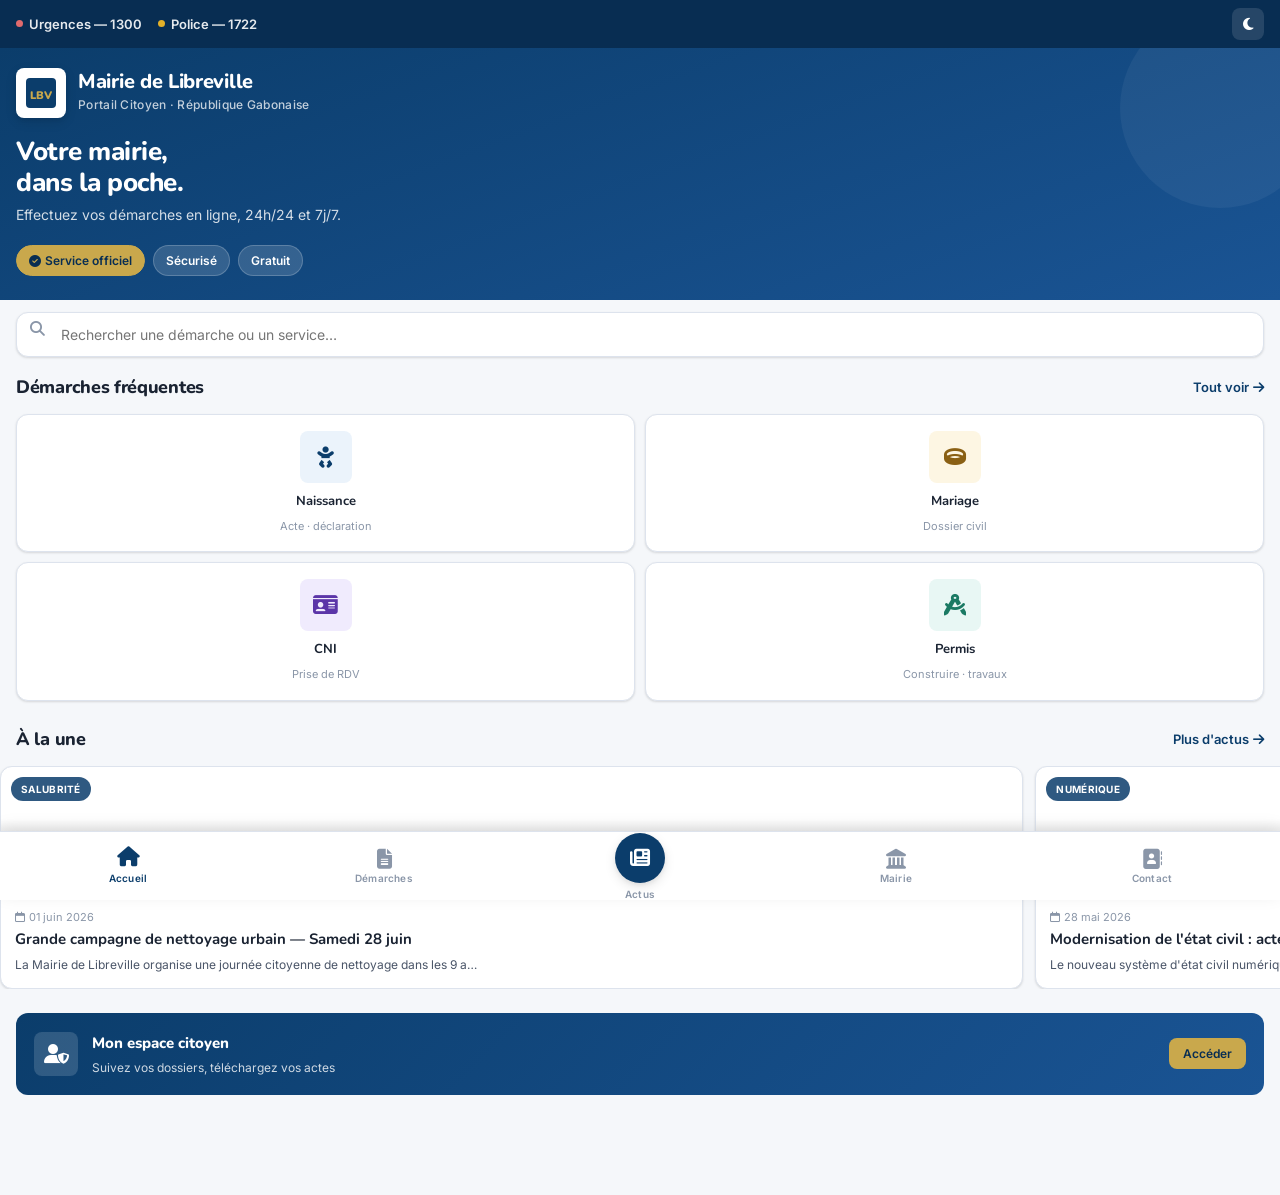
==== commit 72dfd136: "Rename mairie-libreville (2).html to index.html" ====
--- a/index.html
+++ b/index.html
@@ -1,1386 +1,1611 @@
 <!DOCTYPE html>
 <html lang="fr">
 <head>
-    <meta charset="UTF-8">
-    <meta name="viewport" content="width=device-width, initial-scale=1.0, maximum-scale=1.0, user-scalable=no">
-    <title>Mairie Libreville - Portail Citoyen Mobile</title>
-    <meta name="description" content="Portail citoyen mobile de la Mairie de Libreville - Services municipaux en ligne">
-    <meta name="theme-color" content="#0a3d62">
-    <meta name="apple-mobile-web-app-capable" content="yes">
-    <meta name="apple-mobile-web-app-status-bar-style" content="black-translucent">
-    <link rel="stylesheet" href="https://cdnjs.cloudflare.com/ajax/libs/font-awesome/6.4.0/css/all.min.css">
-    <link href="https://fonts.googleapis.com/css2?family=Montserrat:wght@400;500;600;700;800&family=Open+Sans:wght@300;400;500;600;700&display=swap" rel="stylesheet">
-    <style>
-        /* Variables Mobile-First */
-        :root {
-            /* Palette mobile optimisée */
-            --primary-blue: #0a3d62;
-            --primary-dark: #0a2d4a;
-            --accent-green: #2ecc71;
-            --accent-orange: #f39c12;
-            --danger-red: #e74c3c;
-            --warning-yellow: #f1c40f;
-            
-            /* Neutres pour mobile */
-            --light-bg: #f8f9fa;
-            --card-bg: #ffffff;
-            --border-color: #e9ecef;
-            --text-primary: #2c3e50;
-            --text-secondary: #7f8c8d;
-            --text-light: #95a5a6;
-            
-            /* Dégradés optimisés pour mobile */
-            --gradient-primary: linear-gradient(135deg, var(--primary-blue), #1e5799);
-            --gradient-accent: linear-gradient(135deg, var(--accent-green), #27ae60);
-            
-            /* Ombres légères pour performance mobile */
-            --shadow-sm: 0 2px 8px rgba(0,0,0,0.05);
-            --shadow-md: 0 4px 12px rgba(0,0,0,0.08);
-            --shadow-lg: 0 8px 24px rgba(0,0,0,0.12);
-            
-            /* Bordures arrondies */
-            --radius-sm: 8px;
-            --radius-md: 12px;
-            --radius-lg: 16px;
-            --radius-full: 50%;
-            
-            /* Typographie mobile */
-            --font-heading: 'Montserrat', -apple-system, sans-serif;
-            --font-body: 'Open Sans', -apple-system, sans-serif;
-            
-            /* Espacements mobiles */
-            --space-xs: 4px;
-            --space-sm: 8px;
-            --space-md: 16px;
-            --space-lg: 20px;
-            --space-xl: 24px;
-            --space-xxl: 32px;
-            
-            /* Tailles de police responsive */
-            --text-xs: 12px;
-            --text-sm: 14px;
-            --text-base: 16px;
-            --text-lg: 18px;
-            --text-xl: 20px;
-            --text-2xl: 24px;
-            --text-3xl: 28px;
-        }
-
-        /* Mode sombre */
-        .dark-mode {
-            --light-bg: #121212;
-            --card-bg: #1e1e1e;
-            --border-color: #2d2d2d;
-            --text-primary: #ffffff;
-            --text-secondary: #b0b0b0;
-            --text-light: #808080;
-            --primary-blue: #4a90e2;
-            --primary-dark: #1e5799;
-            --shadow-sm: 0 2px 8px rgba(0,0,0,0.3);
-            --shadow-md: 0 4px 12px rgba(0,0,0,0.4);
-            --shadow-lg: 0 8px 24px rgba(0,0,0,0.5);
-        }
-
-        /* Mode haut contraste */
-        .high-contrast {
-            --text-primary: #000000;
-            --card-bg: #ffffff;
-            --border-color: #000000;
-            --primary-blue: #000080;
-            --accent-green: #008000;
-            --danger-red: #800000;
-        }
-
-        /* Reset mobile */
-        * {
-            margin: 0;
-            padding: 0;
-            box-sizing: border-box;
-            -webkit-tap-highlight-color: transparent;
-        }
-
-        html {
-            font-size: 16px;
-            -webkit-text-size-adjust: 100%;
-            -webkit-font-smoothing: antialiased;
-            -moz-osx-font-smoothing: grayscale;
-        }
-
-        body {
-            font-family: var(--font-body);
-            font-size: max(16px, 1rem);
-            line-height: 1.5;
-            color: var(--text-primary);
-            background-color: var(--light-bg);
-            overflow-x: hidden;
-            /* Padding en bas pour la bottom bar fixée */
-            padding-bottom: calc(80px + env(safe-area-inset-bottom, 0px));
-            min-height: 100vh;
-        }
-
-        /* Conteneur principal mobile */
-        .container {
-            width: 100%;
-            padding: 0 var(--space-md);
-            margin: 0 auto;
-        }
-
-        /* Header mobile avec hero intégré */
-        .mobile-header {
-            position: relative;
-            z-index: 1000;
-            background: linear-gradient(rgba(10, 61, 98, 0.9), rgba(10, 61, 98, 0.7)),
-                        url('https://images.unsplash.com/photo-1542744095-fcf48d80b0fd?ixlib=rb-4.0.3&auto=format&fit=crop&w=800&q=80');
-            background-size: cover;
-            background-position: center;
-            color: white;
-            min-height: 220px;
-            display: flex;
-            flex-direction: column;
-            padding-top: env(safe-area-inset-top, 0px);
-        }
-
-        .header-top-mobile {
-            padding: var(--space-sm) var(--space-md);
-            background: rgba(0, 0, 0, 0.3);
-            backdrop-filter: blur(10px);
-        }
-
-        .header-top-content {
-            display: flex;
-            justify-content: space-between;
-            align-items: center;
-        }
-
-        .emergency-mobile {
-            display: flex;
-            align-items: center;
-            gap: var(--space-md);
-            overflow-x: auto;
-            -webkit-overflow-scrolling: touch;
-            scrollbar-width: none;
-        }
-
-        .emergency-mobile::-webkit-scrollbar {
-            display: none;
-        }
-
-        .emergency-item {
-            display: flex;
-            align-items: center;
-            gap: var(--space-xs);
-            white-space: nowrap;
-            font-size: var(--text-sm);
-            cursor: pointer;
-        }
-
-        .emergency-item i {
-            font-size: var(--text-base);
-        }
-
-        .header-main-mobile {
-            padding: var(--space-md);
-            flex: 1;
-            display: flex;
-            flex-direction: column;
-            justify-content: center;
-        }
-
-        .header-row {
-            display: flex;
-            justify-content: space-between;
-            align-items: center;
-            gap: var(--space-md);
-            margin-bottom: var(--space-lg);
-        }
-
-        /* Logo mobile */
-        .logo-mobile {
-            display: flex;
-            align-items: center;
-            gap: var(--space-md);
-            text-decoration: none;
-        }
-
-        .logo-icon-mobile {
-            width: 48px;
-            height: 48px;
-            background: rgba(255, 255, 255, 0.9);
-            border-radius: var(--radius-full);
-            display: flex;
-            align-items: center;
-            justify-content: center;
-            color: var(--primary-blue);
-            font-weight: 700;
-            font-size: var(--text-xl);
-            flex-shrink: 0;
-            box-shadow: var(--shadow-md);
-        }
-
-        .logo-text-mobile {
-            flex: 1;
-            min-width: 0;
-        }
-
-        .logo-text-mobile h1 {
-            font-size: var(--text-lg);
-            font-weight: 700;
-            color: white;
-            line-height: 1.2;
-            margin: 0;
-            text-shadow: 0 2px 4px rgba(0,0,0,0.3);
-        }
-
-        .logo-text-mobile span {
-            font-size: var(--text-xs);
-            color: rgba(255, 255, 255, 0.9);
-            display: block;
-        }
-
-        /* Champ de recherche */
-        .search-container {
-            padding: var(--space-md);
-        }
-
-        .search-input {
-            width: 100%;
-            padding: var(--space-lg);
-            border: 1px solid var(--border-color);
-            border-radius: var(--radius-md);
-            font-family: var(--font-body);
-            font-size: var(--text-base);
-            background: var(--card-bg);
-            color: var(--text-primary);
-            outline: none;
-        }
-
-        .search-input:focus {
-            border-color: var(--primary-blue);
-            box-shadow: 0 0 0 2px rgba(10, 61, 98, 0.1);
-        }
-
-        /* Bouton menu hamburger */
-        .menu-toggle {
-            width: 44px;
-            height: 44px;
-            border: none;
-            background: rgba(255, 255, 255, 0.2);
-            backdrop-filter: blur(10px);
-            display: flex;
-            flex-direction: column;
-            justify-content: center;
-            align-items: center;
-            gap: 4px;
-            cursor: pointer;
-            padding: var(--space-sm);
-            border-radius: var(--radius-sm);
-            transition: background-color 0.3s ease;
-        }
-
-        .menu-toggle span {
-            width: 20px;
-            height: 2px;
-            background: white;
-            transition: transform 0.3s ease, opacity 0.3s ease;
-            border-radius: 1px;
-        }
-
-        .menu-toggle.active span:nth-child(1) {
-            transform: rotate(45deg) translate(5px, 5px);
-        }
-
-        .menu-toggle.active span:nth-child(2) {
-            opacity: 0;
-        }
-
-        .menu-toggle.active span:nth-child(3) {
-            transform: rotate(-45deg) translate(5px, -5px);
-        }
-
-        /* Hero dans header */
-        .header-hero {
-            padding: var(--space-md);
-            text-align: center;
-        }
-
-        .hero-title {
-            font-size: var(--text-2xl);
-            font-weight: 700;
-            margin-bottom: var(--space-sm);
-            text-shadow: 0 2px 4px rgba(0,0,0,0.3);
-            line-height: 1.2;
-        }
-
-        .hero-subtitle {
-            font-size: var(--text-base);
-            opacity: 0.9;
-            margin-bottom: var(--space-lg);
-            text-shadow: 0 1px 2px rgba(0,0,0,0.3);
-        }
-
-        .hero-actions {
-            display: flex;
-            gap: var(--space-md);
-            justify-content: center;
-            flex-wrap: wrap;
-        }
-
-        /* Navigation mobile (drawer) */
-        .mobile-nav {
-            position: fixed;
-            top: 0;
-            left: -100%;
-            width: 85%;
-            max-width: 320px;
-            height: 100%;
-            background: var(--card-bg);
-            z-index: 2000;
-            transition: left 0.3s ease;
-            overflow-y: auto;
-            -webkit-overflow-scrolling: touch;
-            box-shadow: var(--shadow-lg);
-        }
-
-        .mobile-nav.active {
-            left: 0;
-        }
-
-        .nav-overlay {
-            position: fixed;
-            top: 0;
-            left: 0;
-            width: 100%;
-            height: 100%;
-            background: rgba(0,0,0,0.5);
-            z-index: 1999;
-            opacity: 0;
-            visibility: hidden;
-            transition: opacity 0.3s ease;
-        }
-
-        .nav-overlay.active {
-            opacity: 1;
-            visibility: visible;
-        }
-
-        .nav-header {
-            padding: var(--space-lg) var(--space-md);
-            background: var(--gradient-primary);
-            color: white;
-            display: flex;
-            justify-content: space-between;
-            align-items: center;
-        }
-
-        .nav-title {
-            font-size: var(--text-lg);
-            font-weight: 600;
-        }
-
-        .close-nav {
-            width: 40px;
-            height: 40px;
-            border: none;
-            background: rgba(255,255,255,0.1);
-            border-radius: var(--radius-full);
-            color: white;
-            font-size: var(--text-xl);
-            display: flex;
-            align-items: center;
-            justify-content: center;
-            cursor: pointer;
-        }
-
-        .nav-user {
-            padding: var(--space-md);
-            background: var(--light-bg);
-            border-bottom: 1px solid var(--border-color);
-        }
-
-        .user-info {
-            display: flex;
-            align-items: center;
-            gap: var(--space-md);
-        }
-
-        .user-avatar {
-            width: 48px;
-            height: 48px;
-            background: var(--gradient-primary);
-            border-radius: var(--radius-full);
-            display: flex;
-            align-items: center;
-            justify-content: center;
-            color: white;
-            font-size: var(--text-lg);
-        }
-
-        .user-details h3 {
-            font-size: var(--text-base);
-            margin-bottom: var(--space-xs);
-        }
-
-        .user-details p {
-            font-size: var(--text-sm);
-            color: var(--text-secondary);
-        }
-
-        .nav-menu {
-            padding: var(--space-md) 0;
-        }
-
-        .nav-item {
-            border-bottom: 1px solid var(--border-color);
-        }
-
-        .nav-link {
-            display: flex;
-            align-items: center;
-            gap: var(--space-md);
-            padding: var(--space-lg) var(--space-md);
-            color: var(--text-primary);
-            text-decoration: none;
-            font-weight: 500;
-            transition: background-color 0.2s ease;
-        }
-
-        .nav-link:hover,
-        .nav-link.active {
-            color: var(--primary-blue);
-            background: rgba(10, 61, 98, 0.05);
-        }
-
-        .nav-link i {
-            width: 24px;
-            text-align: center;
-            font-size: var(--text-lg);
-        }
-
-        /* BOTTOM BAR FIXÉE */
-        .bottom-nav {
-            position: fixed;
-            bottom: 0;
-            left: 0;
-            right: 0;
-            background: var(--card-bg);
-            border-top: 1px solid var(--border-color);
-            z-index: 1000;
-            padding: var(--space-sm) var(--space-md);
-            box-shadow: 0 -2px 10px rgba(0,0,0,0.1);
-            padding-bottom: calc(var(--space-sm) + env(safe-area-inset-bottom, 0px));
-        }
-
-        .bottom-nav-items {
-            display: flex;
-            justify-content: space-around;
-            align-items: center;
-        }
-
-        .nav-button {
-            display: flex;
-            flex-direction: column;
-            align-items: center;
-            gap: var(--space-xs);
-            padding: var(--space-xs);
-            border: none;
-            background: none;
-            color: var(--text-secondary);
-            font-size: var(--text-xs);
-            cursor: pointer;
-            transition: color 0.2s ease;
-            flex: 1;
-            min-width: 0;
-            min-height: 56px;
-        }
-
-        .nav-button i {
-            font-size: var(--text-lg);
-            transition: transform 0.2s ease;
-        }
-
-        .nav-button.active {
-            color: var(--primary-blue);
-        }
-
-        .nav-button.active i {
-            color: var(--primary-blue);
-            transform: translateY(-2px);
-        }
-
-        /* Contenu principal */
-        .main-content {
-            padding: var(--space-md) 0;
-            min-height: calc(100vh - 300px);
-            overscroll-behavior-x: none;
-            touch-action: pan-y;
-        }
-
-        /* Sections */
-        .section {
-            margin-bottom: var(--space-xl);
-        }
-
-        .section-header {
-            display: flex;
-            justify-content: space-between;
-            align-items: center;
-            margin-bottom: var(--space-lg);
-            padding: 0 var(--space-md);
-        }
-
-        .section-title {
-            font-size: var(--text-xl);
-            font-weight: 700;
-            color: var(--primary-blue);
-        }
-
-        .section-link {
-            font-size: var(--text-sm);
-            color: var(--primary-blue);
-            text-decoration: none;
-            font-weight: 500;
-            display: flex;
-            align-items: center;
-            gap: var(--space-xs);
-        }
-
-        /* Cards mobiles */
-        .card {
-            background: var(--card-bg);
-            border-radius: var(--radius-md);
-            padding: var(--space-lg);
-            margin-bottom: var(--space-md);
-            box-shadow: var(--shadow-sm);
-            transition: transform 0.2s ease, box-shadow 0.2s ease;
-            border: 1px solid var(--border-color);
-        }
-
-        .card:active {
-            transform: scale(0.98);
-        }
-
-        /* Service cards */
-        .service-card {
-            background: linear-gradient(rgba(0, 0, 0, 0.6), rgba(0, 0, 0, 0.6)), var(--service-bg);
-            background-size: cover;
-            background-position: center;
-            border-radius: var(--radius-md);
-            padding: var(--space-xl) var(--space-lg);
-            text-align: center;
-            color: white;
-            margin-bottom: var(--space-md);
-            box-shadow: var(--shadow-md);
-            border: none;
-            min-height: 140px;
-            display: flex;
-            flex-direction: column;
-            justify-content: center;
-            align-items: center;
-            position: relative;
-            overflow: hidden;
-        }
-
-        .service-card::before {
-            content: '';
-            position: absolute;
-            top: 0;
-            left: 0;
-            right: 0;
-            bottom: 0;
-            background: var(--gradient-primary);
-            opacity: 0;
-            transition: opacity 0.3s ease;
-        }
-
-        .service-card:hover::before {
-            opacity: 0.3;
-        }
-
-        .service-icon {
-            width: 56px;
-            height: 56px;
-            background: rgba(255, 255, 255, 0.9);
-            border-radius: var(--radius-full);
-            display: flex;
-            align-items: center;
-            justify-content: center;
-            margin: 0 auto var(--space-md);
-            color: var(--primary-blue);
-            font-size: var(--text-xl);
-            position: relative;
-            z-index: 1;
-        }
-
-        .service-title {
-            font-size: var(--text-lg);
-            font-weight: 600;
-            margin-bottom: var(--space-xs);
-            position: relative;
-            z-index: 1;
-        }
-
-        .service-desc {
-            font-size: var(--text-sm);
-            opacity: 0.9;
-            margin-bottom: var(--space-md);
-            position: relative;
-            z-index: 1;
-        }
-
-        /* Boutons mobiles */
-        .btn {
-            display: inline-flex;
-            align-items: center;
-            justify-content: center;
-            gap: var(--space-sm);
-            padding: var(--space-lg) var(--space-xl);
-            border-radius: var(--radius-md);
-            font-weight: 600;
-            font-size: var(--text-base);
-            text-decoration: none;
-            border: none;
-            cursor: pointer;
-            transition: all 0.2s ease;
-            width: 100%;
-            touch-action: manipulation;
-            min-height: 44px;
-        }
-
-        .btn-primary {
-            background: var(--gradient-primary);
-            color: white;
-            box-shadow: var(--shadow-sm);
-        }
-
-        .btn-primary:active {
-            transform: translateY(2px);
-            box-shadow: var(--shadow-sm);
-        }
-
-        .btn-secondary {
-            background: var(--gradient-accent);
-            color: white;
-            box-shadow: var(--shadow-sm);
-        }
-
-        .btn-outline {
-            background: transparent;
-            color: var(--primary-blue);
-            border: 2px solid var(--primary-blue);
-        }
-
-        .btn-white {
-            background: white;
-            color: var(--primary-blue);
-            box-shadow: var(--shadow-sm);
-        }
-
-        .btn-small {
-            padding: var(--space-md) var(--space-lg);
-            font-size: var(--text-sm);
-        }
-
-        /* Grid & Démarches */
-        .services-grid {
-            display: grid;
-            grid-template-columns: repeat(2, 1fr);
-            gap: var(--space-md);
-            padding: 0 var(--space-md);
-        }
-
-        .demarche-list {
-            padding: 0 var(--space-md);
-        }
-
-        .demarche-item {
-            background: var(--card-bg);
-            border-radius: var(--radius-md);
-            padding: var(--space-lg);
-            margin-bottom: var(--space-md);
-            display: flex;
-            align-items: center;
-            gap: var(--space-md);
-            box-shadow: var(--shadow-sm);
-            border: 1px solid var(--border-color);
-            transition: transform 0.2s ease;
-        }
-
-        .demarche-item:active {
-            transform: translateX(4px);
-        }
-
-        .demarche-icon {
-            width: 48px;
-            height: 48px;
-            background: var(--light-bg);
-            border-radius: var(--radius-full);
-            display: flex;
-            align-items: center;
-            justify-content: center;
-            color: var(--primary-blue);
-            font-size: var(--text-lg);
-            flex-shrink: 0;
-        }
-
-        .demarche-content {
-            flex: 1;
-            min-width: 0;
-        }
-
-        .demarche-title {
-            font-weight: 600;
-            margin-bottom: var(--space-xs);
-        }
-
-        .demarche-meta {
-            display: flex;
-            gap: var(--space-md);
-            font-size: var(--text-sm);
-            color: var(--text-secondary);
-        }
-
-        /* Onglets */
-        .tabs {
-            display: flex;
-            overflow-x: auto;
-            -webkit-overflow-scrolling: touch;
-            padding: 0 var(--space-md);
-            margin-bottom: var(--space-lg);
-            gap: var(--space-sm);
-            scrollbar-width: none;
-        }
-
-        .tabs::-webkit-scrollbar {
-            display: none;
-        }
-
-        .tab {
-            padding: var(--space-md) var(--space-lg);
-            background: var(--card-bg);
-            border: 1px solid var(--border-color);
-            border-radius: var(--radius-md);
-            font-weight: 500;
-            white-space: nowrap;
-            cursor: pointer;
-            transition: all 0.2s ease;
-            flex-shrink: 0;
-            user-select: none;
-        }
-
-        .tab.active {
-            background: var(--primary-blue);
-            color: white;
-            border-color: var(--primary-blue);
-        }
-
-        /* Badges & Modals */
-        .badge {
-            display: inline-flex;
-            align-items: center;
-            padding: 4px 8px;
-            border-radius: 12px;
-            font-size: var(--text-xs);
-            font-weight: 600;
-            gap: 4px;
-            user-select: none;
-        }
-
-        .badge-success { background: rgba(46, 204, 113, 0.1); color: var(--accent-green); }
-        .badge-warning { background: rgba(243, 156, 18, 0.1); color: var(--warning-yellow); }
-        .badge-danger { background: rgba(231, 76, 60, 0.1); color: var(--danger-red); }
-        .badge-info { background: rgba(10, 61, 98, 0.1); color: var(--primary-blue); }
-
-        .modal {
-            position: fixed;
-            top: 0; left: 0; right: 0; bottom: 0;
-            background: rgba(0,0,0,0.5);
-            z-index: 3000;
-            display: none;
-            align-items: center;
-            justify-content: center;
-            padding: var(--space-md);
-            backdrop-filter: blur(5px);
-        }
-
-        .modal.active { display: flex; }
-
-        .modal-content {
-            background: var(--card-bg);
-            border-radius: var(--radius-lg);
-            width: 100%;
-            max-width: 500px;
-            max-height: 90vh;
-            overflow-y: auto;
-            -webkit-overflow-scrolling: touch;
-            animation: slideUp 0.3s ease;
-            box-shadow: var(--shadow-lg);
-        }
-
-        @keyframes slideUp {
-            from { opacity: 0; transform: translateY(20px); }
-            to { opacity: 1; transform: translateY(0); }
-        }
-
-        .modal-header {
-            padding: var(--space-lg);
-            border-bottom: 1px solid var(--border-color);
-            display: flex;
-            justify-content: space-between;
-            align-items: center;
-            position: sticky;
-            top: 0;
-            background: var(--card-bg);
-            z-index: 1;
-        }
-
-        .modal-title { font-size: var(--text-lg); font-weight: 600; color: var(--primary-blue); }
-        .modal-close {
-            width: 36px; height: 36px; border: none; background: var(--light-bg);
-            border-radius: var(--radius-full); display: flex; align-items: center;
-            justify-content: center; cursor: pointer; color: var(--text-primary);
-        }
-
-        .modal-body { padding: var(--space-lg); }
-
-        /* Actualités */
-        .news-card {
-            background: linear-gradient(rgba(0, 0, 0, 0.4), rgba(0, 0, 0, 0.6)), var(--news-bg);
-            background-size: cover; background-position: center;
-            border-radius: var(--radius-md); padding: var(--space-xl) var(--space-lg);
-            margin: 0 var(--space-md) var(--space-md); color: white;
-            position: relative; overflow: hidden; min-height: 180px;
-            display: flex; flex-direction: column; justify-content: flex-end;
-        }
-
-        .news-card::before {
-            content: ''; position: absolute; top: 0; left: 0; right: 0; bottom: 0;
-            background: var(--gradient-primary); opacity: 0; transition: opacity 0.3s ease;
-        }
-
-        .news-card:hover::before { opacity: 0.2; }
-        .news-content { position: relative; z-index: 1; }
-        .news-title { font-size: var(--text-lg); font-weight: 600; margin-bottom: var(--space-sm); }
-        .news-meta { display: flex; justify-content: space-between; align-items: center; margin-bottom: var(--space-md); font-size: var(--text-sm); opacity: 0.9; }
-
-        /* Carrousels, Accordéons, Thèmes & Pages */
-        .carousel-container { position: relative; overflow: hidden; margin: 0 var(--space-md); border-radius: var(--radius-md); }
-        .carousel-track { display: flex; transition: transform 0.3s ease; gap: var(--space-md); }
-        .carousel-slide { flex: 0 0 85%; scroll-snap-align: start; }
-        .carousel-indicators { display: flex; justify-content: center; gap: var(--space-sm); margin-top: var(--space-md); }
-        .carousel-indicator { width: 8px; height: 8px; border-radius: var(--radius-full); background: var(--border-color); border: none; cursor: pointer; padding: 0; }
-        .carousel-indicator.active { background: var(--primary-blue); }
-
-        .accordion-item { border: 1px solid var(--border-color); border-radius: var(--radius-md); margin-bottom: var(--space-sm); overflow: hidden; }
-        .accordion-header { padding: var(--space-lg); background: var(--card-bg); display: flex; justify-content: space-between; align-items: center; cursor: pointer; }
-        .accordion-title { font-weight: 600; font-size: var(--text-base); }
-        .accordion-icon { transition: transform 0.3s ease; }
-        .accordion-item.active .accordion-icon { transform: rotate(180deg); }
-        .accordion-content { padding: 0 var(--space-lg); max-height: 0; overflow: hidden; transition: max-height 0.3s ease; }
-        .accordion-item.active .accordion-content { padding-bottom: var(--space-lg); max-height: 500px; }
-
-        .page { display: none; animation: fadeIn 0.3s ease; }
-        .page.active { display: block; }
-        @keyframes fadeIn { from { opacity: 0; } to { opacity: 1; } }
-
-        /* Classes dynamiques des arrières-plans */
-        .service-bg-naissance { --service-bg: url('https://images.unsplash.com/photo-1507003211169-0a1dd7228f2d?ixlib=rb-4.0.3&auto=format&fit=crop&w=400&q=80'); }
-        .service-bg-mariage { --service-bg: url('https://images.unsplash.com/photo-1511285560929-80b456fea0bc?ixlib=rb-4.0.3&auto=format&fit=crop&w=400&q=80'); }
-        .service-bg-cni { --service-bg: url('https://images.unsplash.com/photo-1544005313-94ddf0286df2?ixlib=rb-4.0.3&auto=format&fit=crop&w=400&q=80'); }
-        .service-bg-domicile { --service-bg: url('https://images.unsplash.com/photo-1518780664697-55e3ad937233?ixlib=rb-4.0.3&auto=format&fit=crop&w=400&q=80'); }
-        .service-bg-permis { --service-bg: url('https://images.unsplash.com/photo-1486406146926-c627a92ad1ab?ixlib=rb-4.0.3&auto=format&fit=crop&w=400&q=80'); }
-        .service-bg-deces { --service-bg: url('https://images.unsplash.com/photo-1544207247-59c5f46b6c6b?ixlib=rb-4.0.3&auto=format&fit=crop&w=400&q=80'); }
-        .service-bg-urbanisme { --service-bg: url('https://images.unsplash.com/photo-1449824913935-59a10b8d2000?ixlib=rb-4.0.3&auto=format&fit=crop&w=400&q=80'); }
-        .service-bg-travaux { --service-bg: url('https://images.unsplash.com/photo-1504307651254-35680f356dfd?ixlib=rb-4.0.3&auto=format&fit=crop&w=400&q=80'); }
-
-        .news-bg-1 { --news-bg: url('https://images.unsplash.com/photo-1518837695005-2083093ee35b?ixlib=rb-4.0.3&auto=format&fit=crop&w=400&q=80'); }
-        .news-bg-2 { --news-bg: url('https://images.unsplash.com/photo-1574269909862-7e1d70bb8078?ixlib=rb-4.0.3&auto=format&fit=crop&w=400&q=80'); }
-        .news-bg-3 { --news-bg: url('https://images.unsplash.com/photo-1581094794329-c8112a89af12?ixlib=rb-4.0.3&auto=format&fit=crop&w=400&q=80'); }
-        .news-bg-4 { --news-bg: url('https://images.unsplash.com/photo-1540575467063-178a50c2df87?ixlib=rb-4.0.3&auto=format&fit=crop&w=400&q=80'); }
-        .news-bg-5 { --news-bg: url('https://images.unsplash.com/photo-1512917774080-9991f1c4c750?ixlib=rb-4.0.3&auto=format&fit=crop&w=400&q=80'); }
-
-        .mairie-bg {
-            background: linear-gradient(rgba(0, 0, 0, 0.6), rgba(0, 0, 0, 0.7)), url('https://images.unsplash.com/photo-1560518883-ce09059eeffa?ixlib=rb-4.0.3&auto=format&fit=crop&w=800&q=80');
-            background-size: cover; background-position: center; color: white; padding: var(--space-xl) var(--space-md); border-radius: var(--radius-md); margin: var(--space-md); text-align: center;
-        }
-
-        .contact-bg {
-            background: linear-gradient(rgba(0, 0, 0, 0.5), rgba(0, 0, 0, 0.6)), url('https://images.unsplash.com/photo-1497366754035-f200968a6e72?ixlib=rb-4.0.3&auto=format&fit=crop&w=800&q=80');
-            background-size: cover; background-position: center; color: white; padding: var(--space-xl) var(--space-md); border-radius: var(--radius-md); margin: var(--space-md);
-        }
-
-        .theme-transition * { transition: background-color 0.3s ease, color 0.3s ease, border-color 0.3s ease; }
-
-        /* Styles complets pour formulaires */
-        .form-container { background: var(--card-bg); border-radius: var(--radius-lg); padding: var(--space-xl); box-shadow: var(--shadow-md); margin-bottom: var(--space-xl); border: 1px solid var(--border-color); animation: fadeInUp 0.4s ease; }
-        @keyframes fadeInUp { from { opacity: 0; transform: translateY(20px); } to { opacity: 1; transform: translateY(0); } }
-        .form-title { font-size: var(--text-xl); font-weight: 700; color: var(--primary-blue); margin-bottom: var(--space-lg); padding-bottom: var(--space-md); border-bottom: 2px solid var(--border-color); display: flex; align-items: center; gap: var(--space-sm); }
-        .form-title i { color: var(--primary-blue); font-size: var(--text-lg); }
-        .form-subtitle { font-size: var(--text-sm); color: var(--text-secondary); margin-bottom: var(--space-xl); line-height: 1.6; }
-        .form-group { margin-bottom: var(--space-xl); position: relative; }
-        .form-group label { display: block; margin-bottom: var(--space-sm); font-weight: 600; font-size: var(--text-sm); color: var(--text-primary); transition: color 0.2s ease; }
-        .form-group label .required { color: var(--danger-red); margin-left: 4px; font-size: var(--text-base); }
-        .form-group label i { margin-right: var(--space-xs); color: var(--primary-blue); font-size: var(--text-sm); }
-        .form-group input, .form-group select, .form-group textarea { width: 100%; padding: var(--space-lg); border: 2px solid var(--border-color); border-radius: var(--radius-md); font-family: var(--font-body); font-size: var(--text-base); background: var(--card-bg); color: var(--text-primary); outline: none; transition: all 0.3s ease; line-height: 1.5; }
-        .form-group input:focus, .form-group select:focus, .form-group textarea:focus { border-color: var(--primary-blue); box-shadow: 0 0 0 4px rgba(10, 61, 98, 0.1); transform: translateY(-1px); }
-        .form-group input:hover, .form-group select:hover, .form-group textarea:hover { border-color: var(--text-secondary); }
-        .form-group input::placeholder, .form-group textarea::placeholder { color: var(--text-light); opacity: 0.7; font-size: var(--text-sm); }
-        .form-group input:disabled, .form-group select:disabled, .form-group textarea:disabled { background: var(--light-bg); opacity: 0.6; cursor: not-allowed; }
-        .form-group input:read-only, .form-group textarea:read-only { background: var(--light-bg); border-style: dashed; }
-        .form-group.error input, .form-group.error select, .form-group.error textarea { border-color: var(--danger-red); background: rgba(231, 76, 60, 0.02); }
-        .form-group.error input:focus, .form-group.error select:focus, .form-group.error textarea:focus { box-shadow: 0 0 0 4px rgba(231, 76, 60, 0.1); }
-        .form-group.success input, .form-group.success select, .form-group.success textarea { border-color: var(--accent-green); }
-        .form-group .validation-icon { position: absolute; right: var(--space-lg); top: 45px; font-size: var(--text-lg); pointer-events: none; }
-        .form-group.error .validation-icon { color: var(--danger-red); }
-        .form-group.success .validation-icon { color: var(--accent-green); }
-        .form-group .error-message { font-size: var(--text-xs); color: var(--danger-red); margin-top: var(--space-xs); display: flex; align-items: center; gap: var(--space-xs); animation: slideDown 0.3s ease; }
-        .form-group .help-text { font-size: var(--text-xs); color: var(--text-secondary); margin-top: var(--space-xs); display: flex; align-items: center; gap: var(--space-xs); }
-        .form-group textarea { resize: vertical; min-height: 100px; max-height: 300px; }
-        .form-group select { appearance: none; background-image: url("data:image/svg+xml;charset=UTF-8,%3csvg xmlns='http://www.w3.org/2000/svg' viewBox='0 0 24 24' fill='none' stroke='currentColor' stroke-width='2' stroke-linecap='round' stroke-linejoin='round'%3e%3cpolyline points='6 9 12 15 18 9'%3e%3c/polyline%3e%3c/svg%3e"); background-repeat: no-repeat; background-position: right var(--space-lg) center; background-size: 16px; padding-right: calc(var(--space-lg) * 2 + 16px); cursor: pointer; }
-        .form-group select option { padding: var(--space-md); background: var(--card-bg); color: var(--text-primary); }
-        
-        .form-check-group { margin-bottom: var(--space-lg); display: flex; flex-direction: column; gap: var(--space-md); }
-        .form-check { display: flex; align-items: center; gap: var(--space-md); cursor: pointer; user-select: none; position: relative; }
-        .form-check input[type="checkbox"], .form-check input[type="radio"] { position: absolute; opacity: 0; cursor: pointer; height: 0; width: 0; }
-        .checkmark { position: relative; display: inline-block; width: 22px; height: 22px; background: var(--card-bg); border: 2px solid var(--border-color); border-radius: var(--radius-sm); transition: all 0.2s ease; flex-shrink: 0; }
-        .form-check input[type="checkbox"]:checked ~ .checkmark { background: var(--gradient-primary); border-color: var(--primary-blue); }
-        .checkmark:after { content: ""; position: absolute; display: none; }
-        .form-check input[type="checkbox"]:checked ~ .checkmark:after { display: block; left: 7px; top: 3px; width: 5px; height: 10px; border: solid white; border-width: 0 2px 2px 0; transform: rotate(45deg); }
-
-        /* Autres styles */
-        .profile-menu { position: absolute; top: 100%; right: var(--space-md); background: var(--card-bg); border-radius: var(--radius-md); box-shadow: var(--shadow-lg); min-width: 200px; z-index: 1000; border: 1px solid var(--border-color); }
-        .profile-menu-item { display: flex; align-items: center; gap: var(--space-md); padding: var(--space-md) var(--space-lg); color: var(--text-primary); text-decoration: none; transition: background-color 0.2s ease; }
-        .profile-menu-item:hover { background: var(--light-bg); }
-        .document-thumbnail { width: 60px; height: 60px; background: var(--light-bg); border-radius: var(--radius-md); display: flex; align-items: center; justify-content: center; color: var(--danger-red); font-size: var(--text-lg); }
-        .calendar-day { width: 36px; height: 36px; display: flex; align-items: center; justify-content: center; border-radius: var(--radius-full); font-size: var(--text-sm); cursor: pointer; }
-        .calendar-day.today { background: var(--primary-blue); color: white; }
-        .calendar-day.has-event { border: 2px solid var(--accent-green); }
-        .consultation-card { background: linear-gradient(rgba(255,255,255,0.9), rgba(255,255,255,0.95)); border-radius: var(--radius-md); padding: var(--space-lg); border: 2px solid var(--border-color); transition: transform 0.2s ease; }
-        .consultation-card:hover { transform: translateY(-2px); border-color: var(--primary-blue); }
-        .verification-badge { display: inline-flex; align-items: center; gap: var(--space-xs); padding: 4px 12px; background: rgba(46, 204, 113, 0.1); color: var(--accent-green); border-radius: 20px; font-size: var(--text-xs); font-weight: 600; }
-        .notification-toggle { position: relative; width: 44px; height: 24px; background: var(--border-color); border-radius: 12px; cursor: pointer; }
-        .notification-toggle.active { background: var(--accent-green); }
-        .notification-toggle::after { content: ''; position: absolute; width: 20px; height: 20px; background: white; border-radius: 50%; top: 2px; left: 2px; transition: transform 0.3s ease; }
-        .notification-toggle.active::after { transform: translateX(20px); }
-    </style>
+<meta charset="UTF-8">
+<meta name="viewport" content="width=device-width, initial-scale=1.0, maximum-scale=1.0, user-scalable=no">
+<title>Mairie de Libreville — Portail Citoyen</title>
+<meta name="description" content="Services municipaux en ligne — Mairie de Libreville, Gabon">
+<meta name="theme-color" content="#0B3D6B">
+<meta name="apple-mobile-web-app-capable" content="yes">
+<meta name="apple-mobile-web-app-status-bar-style" content="black-translucent">
+<link rel="preconnect" href="https://fonts.googleapis.com">
+<link rel="preconnect" href="https://fonts.gstatic.com" crossorigin>
+<link href="https://fonts.googleapis.com/css2?family=Nunito:wght@600;700;800&family=Inter:wght@400;500;600&display=swap" rel="stylesheet">
+<link rel="stylesheet" href="https://cdnjs.cloudflare.com/ajax/libs/font-awesome/6.4.0/css/all.min.css">
+<style>
+*,*::before,*::after{box-sizing:border-box;margin:0;padding:0;-webkit-tap-highlight-color:transparent}
+:root{
+  --navy:#0B3D6B;
+  --navy-dark:#082D52;
+  --navy-light:#1A5494;
+  --gold:#C9A84C;
+  --gold-light:#E8C96A;
+  --white:#FFFFFF;
+  --slate:#F5F7FA;
+  --slate-dark:#E8ECF2;
+  --ink:#1A2332;
+  --ink-mid:#4A5568;
+  --ink-light:#8A96A8;
+  --success:#1E8A5E;
+  --success-bg:#E8F5EE;
+  --danger:#C0392B;
+  --danger-bg:#FDF0EF;
+  --warning:#B7791F;
+  --warning-bg:#FEF3D9;
+  --border:#DDE3ED;
+  --radius:12px;
+  --radius-sm:8px;
+  --radius-full:999px;
+  --shadow-sm:0 1px 3px rgba(0,0,0,0.08),0 1px 2px rgba(0,0,0,0.06);
+  --shadow-md:0 4px 12px rgba(0,0,0,0.10),0 2px 4px rgba(0,0,0,0.06);
+  --shadow-lg:0 12px 32px rgba(0,0,0,0.14);
+  --font-display:'Nunito',system-ui,sans-serif;
+  --font-body:'Inter',system-ui,sans-serif;
+  --bottom-bar-h:68px;
+}
+html{font-size:16px;-webkit-text-size-adjust:100%;-webkit-font-smoothing:antialiased}
+body{
+  font-family:var(--font-body);
+  font-size:15px;
+  line-height:1.6;
+  color:var(--ink);
+  background:var(--slate);
+  overflow-x:hidden;
+  padding-bottom:calc(var(--bottom-bar-h) + env(safe-area-inset-bottom,0px));
+  min-height:100vh;
+}
+
+/* ── BARRE URGENCES FIXÉE ── */
+.emergency-bar{
+  position:sticky;
+  top:0;
+  z-index:900;
+  background:var(--navy-dark);
+  padding:8px 16px;
+  display:flex;
+  align-items:center;
+  justify-content:space-between;
+  gap:8px;
+}
+.emergency-links{display:flex;gap:16px;flex:1}
+.emergency-link{
+  display:flex;align-items:center;gap:6px;
+  color:var(--white);font-size:13px;font-weight:600;
+  text-decoration:none;opacity:.9;
+  font-family:var(--font-body);
+  white-space:nowrap;
+}
+.emergency-link .dot{
+  width:7px;height:7px;border-radius:50%;flex-shrink:0;
+}
+.dot-red{background:#F87171}
+.dot-amber{background:#FBBF24}
+.emergency-link:hover{opacity:1}
+.emergency-actions{display:flex;gap:10px;align-items:center}
+.btn-icon{
+  background:rgba(255,255,255,.12);border:none;
+  color:var(--white);width:32px;height:32px;border-radius:var(--radius-sm);
+  display:flex;align-items:center;justify-content:center;
+  cursor:pointer;font-size:14px;transition:background .2s;
+}
+.btn-icon:hover{background:rgba(255,255,255,.22)}
+
+/* ── HEADER ── */
+.site-header{
+  background:linear-gradient(160deg,var(--navy) 0%,var(--navy-light) 100%);
+  padding:20px 16px 24px;
+  color:var(--white);
+  position:relative;
+  overflow:hidden;
+}
+.site-header::after{
+  content:'';position:absolute;
+  right:-40px;top:-40px;
+  width:200px;height:200px;
+  background:rgba(255,255,255,.05);
+  border-radius:50%;pointer-events:none;
+}
+.header-top{display:flex;align-items:center;gap:12px;margin-bottom:18px}
+.logo-badge{
+  width:50px;height:50px;flex-shrink:0;
+  background:var(--white);border-radius:var(--radius-sm);
+  display:flex;align-items:center;justify-content:center;
+  box-shadow:var(--shadow-md);
+}
+.logo-badge svg{width:30px;height:30px}
+.header-brand h1{
+  font-family:var(--font-display);
+  font-size:20px;font-weight:800;line-height:1.1;
+  letter-spacing:-.3px;
+}
+.header-brand span{
+  font-size:12px;font-weight:500;
+  opacity:.75;letter-spacing:.3px;
+  display:block;margin-top:2px;
+}
+.hero-text h2{
+  font-family:var(--font-display);
+  font-size:26px;font-weight:800;
+  line-height:1.2;margin-bottom:6px;
+  letter-spacing:-.5px;
+}
+.hero-text p{font-size:14px;opacity:.82;margin-bottom:18px}
+.header-chips{display:flex;gap:8px;flex-wrap:wrap}
+.chip{
+  background:rgba(255,255,255,.15);
+  color:var(--white);font-size:12px;font-weight:600;
+  padding:5px 12px;border-radius:var(--radius-full);
+  border:1px solid rgba(255,255,255,.2);
+  white-space:nowrap;
+}
+.chip.chip-gold{background:var(--gold);border-color:var(--gold);color:var(--navy-dark)}
+
+/* ── RECHERCHE ── */
+.search-wrap{padding:12px 16px 0;position:relative}
+.search-field{
+  width:100%;padding:13px 16px 13px 44px;
+  background:var(--white);border:1.5px solid var(--border);
+  border-radius:var(--radius);font-family:var(--font-body);
+  font-size:14px;color:var(--ink);outline:none;
+  box-shadow:var(--shadow-sm);
+  transition:border-color .2s,box-shadow .2s;
+}
+.search-field:focus{border-color:var(--navy);box-shadow:0 0 0 3px rgba(11,61,107,.12)}
+.search-icon{
+  position:absolute;left:30px;top:50%;transform:translateY(-50%);
+  color:var(--ink-light);font-size:15px;pointer-events:none;
+}
+.search-results{
+  display:none;
+  background:var(--white);border:1.5px solid var(--border);
+  border-radius:var(--radius);margin-top:6px;
+  box-shadow:var(--shadow-md);overflow:hidden;
+}
+.search-results.visible{display:block}
+.search-result-item{
+  padding:12px 16px;display:flex;align-items:center;gap:12px;
+  border-bottom:1px solid var(--border);cursor:pointer;
+  transition:background .15s;
+}
+.search-result-item:last-child{border-bottom:none}
+.search-result-item:hover{background:var(--slate)}
+.sri-icon{
+  width:32px;height:32px;border-radius:var(--radius-sm);
+  background:var(--slate);display:flex;align-items:center;
+  justify-content:center;color:var(--navy);font-size:13px;flex-shrink:0;
+}
+.sri-text{font-size:13px;font-weight:500}
+.sri-cat{font-size:11px;color:var(--ink-light)}
+
+/* ── MAIN / PAGES ── */
+.main{padding:16px 0 8px}
+.page{display:none;animation:fadeIn .22s ease}
+.page.active{display:block}
+@keyframes fadeIn{from{opacity:0;transform:translateY(6px)}to{opacity:1;transform:translateY(0)}}
+
+/* ── SECTIONS ── */
+.section{margin-bottom:24px}
+.section-head{
+  display:flex;justify-content:space-between;align-items:center;
+  padding:0 16px;margin-bottom:12px;
+}
+.section-title{
+  font-family:var(--font-display);
+  font-size:18px;font-weight:800;color:var(--ink);
+  letter-spacing:-.3px;
+}
+.section-link{
+  font-size:13px;color:var(--navy);font-weight:600;
+  text-decoration:none;display:flex;align-items:center;gap:4px;
+  background:none;border:none;cursor:pointer;
+  font-family:var(--font-body);
+}
+.section-link:hover{text-decoration:underline}
+
+/* ── SERVICE CARDS (accueil) ── */
+.services-grid{
+  display:grid;grid-template-columns:repeat(2,1fr);
+  gap:10px;padding:0 16px;
+}
+.service-card{
+  background:var(--white);border:1.5px solid var(--border);
+  border-radius:var(--radius);padding:16px 12px;
+  display:flex;flex-direction:column;align-items:center;
+  text-align:center;gap:8px;cursor:pointer;
+  transition:border-color .2s,box-shadow .2s,transform .15s;
+  box-shadow:var(--shadow-sm);
+}
+.service-card:hover,.service-card:active{
+  border-color:var(--navy);box-shadow:var(--shadow-md);
+  transform:translateY(-2px);
+}
+.service-icon-wrap{
+  width:52px;height:52px;border-radius:var(--radius-sm);
+  display:flex;align-items:center;justify-content:center;
+  font-size:22px;margin-bottom:2px;flex-shrink:0;
+}
+.ic-blue{background:#EBF3FB;color:var(--navy)}
+.ic-gold{background:#FDF6E3;color:#8A6014}
+.ic-green{background:#E8F5EE;color:#1E6A45}
+.ic-purple{background:#F0EBFD;color:#5B35A8}
+.ic-red{background:#FEF0EE;color:#B83020}
+.ic-teal{background:#E8F7F4;color:#1A7A63}
+.service-name{font-weight:700;font-size:13px;color:var(--ink);line-height:1.3;font-family:var(--font-display)}
+.service-sub{font-size:11px;color:var(--ink-light)}
+
+/* ── ACTUALITÉS CARROUSEL ── */
+.news-scroll{
+  display:flex;gap:12px;overflow-x:auto;
+  padding:0 16px;scroll-snap-type:x mandatory;
+  -webkit-overflow-scrolling:touch;scrollbar-width:none;
+}
+.news-scroll::-webkit-scrollbar{display:none}
+.news-slide{
+  flex:0 0 82%;scroll-snap-align:start;
+  border-radius:var(--radius);overflow:hidden;
+  box-shadow:var(--shadow-sm);background:var(--white);
+  border:1.5px solid var(--border);
+}
+.news-img{
+  height:130px;background-size:cover;background-position:center;
+  position:relative;
+}
+.news-img-overlay{
+  position:absolute;inset:0;
+  background:linear-gradient(to top,rgba(0,0,0,.45) 0%,transparent 60%);
+}
+.news-badge{
+  position:absolute;top:10px;left:10px;
+  background:rgba(11,61,107,.85);color:var(--white);
+  font-size:10px;font-weight:700;padding:4px 10px;
+  border-radius:var(--radius-full);backdrop-filter:blur(4px);
+  letter-spacing:.3px;text-transform:uppercase;
+}
+.news-body{padding:12px 14px 14px}
+.news-date{font-size:11px;color:var(--ink-light);margin-bottom:4px;display:flex;align-items:center;gap:4px}
+.news-title{font-family:var(--font-display);font-size:15px;font-weight:700;color:var(--ink);line-height:1.3;margin-bottom:6px}
+.news-desc{font-size:12px;color:var(--ink-mid);line-height:1.5}
+
+/* ── DÉMARCHES LIST ── */
+.tabs-wrap{display:flex;gap:6px;padding:0 16px;margin-bottom:14px;overflow-x:auto;scrollbar-width:none}
+.tabs-wrap::-webkit-scrollbar{display:none}
+.tab{
+  padding:7px 16px;background:var(--white);
+  border:1.5px solid var(--border);border-radius:var(--radius-full);
+  font-size:13px;font-weight:600;white-space:nowrap;
+  cursor:pointer;transition:all .2s;
+  font-family:var(--font-body);color:var(--ink-mid);
+}
+.tab.active{background:var(--navy);color:var(--white);border-color:var(--navy)}
+
+.demarches-list{padding:0 16px;display:flex;flex-direction:column;gap:8px}
+.demarche-card{
+  background:var(--white);border:1.5px solid var(--border);
+  border-radius:var(--radius);padding:14px;
+  display:flex;align-items:center;gap:12px;
+  cursor:pointer;transition:border-color .2s,box-shadow .2s;
+  box-shadow:var(--shadow-sm);
+}
+.demarche-card:hover,.demarche-card:active{
+  border-color:var(--navy);box-shadow:var(--shadow-md);
+}
+.d-icon{
+  width:44px;height:44px;border-radius:var(--radius-sm);
+  display:flex;align-items:center;justify-content:center;
+  font-size:18px;flex-shrink:0;
+}
+.d-body{flex:1;min-width:0}
+.d-title{font-weight:600;font-size:14px;margin-bottom:3px;font-family:var(--font-display)}
+.d-meta{display:flex;gap:12px;font-size:12px;color:var(--ink-light);align-items:center}
+.d-meta span{display:flex;align-items:center;gap:4px}
+.d-arrow{color:var(--ink-light);font-size:12px;flex-shrink:0}
+.d-tag{
+  font-size:10px;font-weight:700;padding:3px 8px;
+  border-radius:var(--radius-full);letter-spacing:.2px;
+  white-space:nowrap;
+}
+.tag-free{background:var(--success-bg);color:var(--success)}
+.tag-paid{background:var(--warning-bg);color:var(--warning)}
+
+/* ── ACTUALITÉS PLEINE PAGE ── */
+.actu-card{
+  background:var(--white);border:1.5px solid var(--border);
+  border-radius:var(--radius);overflow:hidden;
+  box-shadow:var(--shadow-sm);margin:0 16px 12px;
+}
+.actu-img{height:160px;background-size:cover;background-position:center;position:relative}
+.actu-img-badge{
+  position:absolute;top:12px;left:12px;
+  background:var(--navy);color:var(--white);
+  font-size:10px;font-weight:700;padding:4px 12px;
+  border-radius:var(--radius-full);letter-spacing:.3px;text-transform:uppercase;
+}
+.actu-body{padding:14px}
+.actu-date{font-size:11px;color:var(--ink-light);margin-bottom:5px;display:flex;align-items:center;gap:4px}
+.actu-title{font-family:var(--font-display);font-size:16px;font-weight:800;color:var(--ink);line-height:1.3;margin-bottom:6px}
+.actu-desc{font-size:13px;color:var(--ink-mid);line-height:1.6;margin-bottom:12px}
+.actu-actions{display:flex;gap:8px}
+.btn-sm{
+  display:inline-flex;align-items:center;gap:5px;
+  padding:8px 14px;border-radius:var(--radius-sm);
+  font-size:12px;font-weight:600;border:none;cursor:pointer;
+  font-family:var(--font-body);transition:all .2s;
+}
+.btn-primary{background:var(--navy);color:var(--white)}
+.btn-primary:hover{background:var(--navy-dark)}
+.btn-outline{background:none;border:1.5px solid var(--border);color:var(--ink-mid)}
+.btn-outline:hover{border-color:var(--navy);color:var(--navy)}
+.btn-gold{background:var(--gold);color:var(--navy-dark)}
+.btn-gold:hover{background:var(--gold-light)}
+
+/* ── PAGE MAIRIE ── */
+.mairie-hero{
+  background:linear-gradient(160deg,var(--navy) 0%,var(--navy-light) 100%);
+  margin:0 16px;border-radius:var(--radius);padding:24px 20px;
+  color:var(--white);margin-bottom:20px;position:relative;overflow:hidden;
+}
+.mairie-hero::before{
+  content:'';position:absolute;right:-20px;bottom:-20px;
+  width:120px;height:120px;background:rgba(255,255,255,.06);
+  border-radius:50%;pointer-events:none;
+}
+.mairie-hero h2{font-family:var(--font-display);font-size:22px;font-weight:800;margin-bottom:6px}
+.mairie-hero p{font-size:13px;opacity:.82}
+.mairie-gold-line{
+  width:40px;height:3px;background:var(--gold);
+  border-radius:2px;margin:10px 0;
+}
+.stats-row{display:grid;grid-template-columns:repeat(3,1fr);gap:10px;padding:0 16px;margin-bottom:20px}
+.stat-card{
+  background:var(--white);border:1.5px solid var(--border);
+  border-radius:var(--radius);padding:14px 10px;text-align:center;
+  box-shadow:var(--shadow-sm);
+}
+.stat-num{
+  font-family:var(--font-display);font-size:22px;font-weight:800;
+  color:var(--navy);line-height:1;margin-bottom:4px;
+}
+.stat-lbl{font-size:10px;color:var(--ink-light);font-weight:500;line-height:1.3}
+
+.accordion{display:flex;flex-direction:column;gap:8px;padding:0 16px;margin-bottom:20px}
+.acc-item{
+  background:var(--white);border:1.5px solid var(--border);
+  border-radius:var(--radius);overflow:hidden;box-shadow:var(--shadow-sm);
+}
+.acc-head{
+  display:flex;justify-content:space-between;align-items:center;
+  padding:14px 16px;cursor:pointer;
+  transition:background .15s;
+}
+.acc-head:hover{background:var(--slate)}
+.acc-head h4{font-family:var(--font-display);font-size:15px;font-weight:700;color:var(--ink)}
+.acc-head i{color:var(--ink-light);font-size:13px;transition:transform .3s}
+.acc-item.open .acc-head i{transform:rotate(180deg)}
+.acc-body{
+  max-height:0;overflow:hidden;transition:max-height .35s ease;
+  font-size:13px;color:var(--ink-mid);line-height:1.7;
+}
+.acc-item.open .acc-body{max-height:600px}
+.acc-inner{padding:0 16px 16px}
+.horaire-row{
+  display:flex;justify-content:space-between;align-items:center;
+  padding:8px 0;border-bottom:1px solid var(--border);font-size:13px;
+}
+.horaire-row:last-child{border-bottom:none}
+.horaire-row strong{font-weight:600;color:var(--ink)}
+.horaire-row span{color:var(--ink-mid)}
+
+/* ── PAGE CONTACT ── */
+.contact-hero{
+  background:var(--navy);
+  margin:0 16px 20px;border-radius:var(--radius);
+  padding:22px 20px;color:var(--white);
+}
+.contact-hero h2{font-family:var(--font-display);font-size:20px;font-weight:800;margin-bottom:6px}
+.contact-hero p{font-size:13px;opacity:.82}
+.contact-actions{padding:0 16px;display:flex;flex-direction:column;gap:10px;margin-bottom:20px}
+.contact-btn{
+  display:flex;align-items:center;gap:14px;
+  background:var(--white);border:1.5px solid var(--border);
+  border-radius:var(--radius);padding:15px 16px;
+  cursor:pointer;transition:border-color .2s,box-shadow .2s;
+  text-decoration:none;color:var(--ink);box-shadow:var(--shadow-sm);
+}
+.contact-btn:hover{border-color:var(--navy);box-shadow:var(--shadow-md)}
+.contact-btn-icon{
+  width:40px;height:40px;border-radius:var(--radius-sm);
+  display:flex;align-items:center;justify-content:center;font-size:18px;flex-shrink:0;
+}
+.contact-btn-text strong{display:block;font-size:14px;font-weight:600;margin-bottom:2px;font-family:var(--font-display)}
+.contact-btn-text span{font-size:12px;color:var(--ink-light)}
+.contact-btn-arrow{margin-left:auto;color:var(--ink-light);font-size:12px}
+.contact-info{padding:0 16px;margin-bottom:20px}
+.info-card{
+  background:var(--white);border:1.5px solid var(--border);
+  border-radius:var(--radius);padding:16px;box-shadow:var(--shadow-sm);
+}
+.info-card h3{font-family:var(--font-display);font-size:15px;font-weight:700;margin-bottom:12px;color:var(--ink)}
+.info-row{
+  display:flex;align-items:flex-start;gap:10px;
+  padding:8px 0;border-bottom:1px solid var(--border);
+  font-size:13px;color:var(--ink-mid);
+}
+.info-row:last-child{border-bottom:none}
+.info-row i{color:var(--navy);font-size:14px;margin-top:2px;flex-shrink:0;width:16px;text-align:center}
+.map-placeholder{
+  height:160px;background:var(--slate);border-radius:var(--radius);
+  border:1.5px solid var(--border);display:flex;flex-direction:column;
+  align-items:center;justify-content:center;gap:8px;margin:0 16px;
+  color:var(--ink-mid);cursor:pointer;transition:background .2s;
+}
+.map-placeholder:hover{background:var(--slate-dark)}
+.map-placeholder i{font-size:28px;color:var(--navy);opacity:.7}
+.map-placeholder span{font-size:13px;font-weight:600;color:var(--navy)}
+
+/* ── BOTTOM NAV ── */
+.bottom-nav{
+  position:fixed;bottom:0;left:0;right:0;
+  background:var(--white);border-top:1.5px solid var(--border);
+  z-index:800;box-shadow:0 -4px 16px rgba(0,0,0,.08);
+  padding:0;
+  padding-bottom:env(safe-area-inset-bottom,0px);
+}
+.bottom-items{display:flex;justify-content:space-around;height:var(--bottom-bar-h)}
+.nav-btn{
+  display:flex;flex-direction:column;align-items:center;
+  justify-content:center;gap:3px;flex:1;
+  background:none;border:none;cursor:pointer;
+  color:var(--ink-light);transition:color .2s;
+  min-height:56px;padding:0 4px;
+  font-family:var(--font-body);
+}
+.nav-btn i{font-size:20px;transition:transform .2s}
+.nav-btn span{font-size:10px;font-weight:600;letter-spacing:.2px}
+.nav-btn.active{color:var(--navy)}
+.nav-btn.active i{transform:translateY(-2px)}
+.nav-btn.center-btn{
+  position:relative;
+  color:var(--white);
+}
+.center-blob{
+  width:50px;height:50px;border-radius:50%;
+  background:var(--navy);
+  display:flex;align-items:center;justify-content:center;
+  margin-bottom:2px;box-shadow:var(--shadow-md);
+  font-size:20px;
+}
+.center-blob i{color:var(--white)}
+
+/* ── MODAL ── */
+.modal-overlay{
+  position:fixed;inset:0;background:rgba(0,0,0,.5);
+  z-index:2000;display:none;align-items:flex-end;justify-content:center;
+  backdrop-filter:blur(3px);
+}
+.modal-overlay.open{display:flex}
+.modal-sheet{
+  background:var(--white);width:100%;max-width:500px;
+  border-radius:20px 20px 0 0;max-height:88vh;
+  overflow-y:auto;animation:slideUp .28s ease;
+  padding-bottom:env(safe-area-inset-bottom,16px);
+}
+@keyframes slideUp{from{transform:translateY(40px);opacity:0}to{transform:translateY(0);opacity:1}}
+.modal-handle{width:40px;height:4px;background:var(--border);border-radius:2px;margin:12px auto 0}
+.modal-head{
+  padding:16px 20px;border-bottom:1.5px solid var(--border);
+  display:flex;align-items:center;justify-content:space-between;
+}
+.modal-head h3{font-family:var(--font-display);font-size:18px;font-weight:800;color:var(--ink)}
+.modal-close{
+  width:32px;height:32px;border-radius:var(--radius-full);
+  background:var(--slate);border:none;color:var(--ink-mid);
+  font-size:16px;display:flex;align-items:center;justify-content:center;
+  cursor:pointer;
+}
+.modal-body-content{padding:20px}
+.modal-icon-header{
+  display:flex;align-items:center;gap:14px;margin-bottom:16px;
+  padding-bottom:16px;border-bottom:1.5px solid var(--border);
+}
+.modal-big-icon{
+  width:56px;height:56px;border-radius:var(--radius);
+  display:flex;align-items:center;justify-content:center;font-size:24px;flex-shrink:0;
+}
+.modal-desc{font-size:14px;color:var(--ink-mid);line-height:1.7;margin-bottom:16px}
+.modal-info-grid{
+  display:grid;grid-template-columns:1fr 1fr;
+  gap:10px;margin-bottom:16px;
+}
+.modal-info-cell{
+  background:var(--slate);border-radius:var(--radius-sm);
+  padding:12px;text-align:center;
+}
+.mic-label{font-size:10px;color:var(--ink-light);font-weight:600;margin-bottom:3px;text-transform:uppercase;letter-spacing:.3px}
+.mic-val{font-family:var(--font-display);font-size:15px;font-weight:700;color:var(--navy)}
+.modal-docs h4{font-size:13px;font-weight:600;margin-bottom:8px;color:var(--ink)}
+.doc-item{
+  display:flex;align-items:center;gap:10px;padding:8px 0;
+  border-bottom:1px solid var(--border);font-size:13px;color:var(--ink-mid);
+}
+.doc-item:last-child{border-bottom:none}
+.doc-item i{color:var(--navy);font-size:14px;width:16px;text-align:center}
+.modal-cta{margin-top:18px;display:flex;flex-direction:column;gap:8px}
+.btn-full{
+  width:100%;padding:14px;border-radius:var(--radius);
+  font-size:15px;font-weight:700;border:none;cursor:pointer;
+  display:flex;align-items:center;justify-content:center;gap:8px;
+  font-family:var(--font-display);transition:all .2s;
+}
+.btn-full-primary{background:var(--navy);color:var(--white)}
+.btn-full-primary:hover{background:var(--navy-dark)}
+.btn-full-outline{background:none;border:1.5px solid var(--border);color:var(--ink-mid)}
+.btn-full-outline:hover{border-color:var(--navy);color:var(--navy)}
+
+/* ── TOAST ── */
+.toast{
+  position:fixed;bottom:calc(var(--bottom-bar-h) + 12px);left:16px;right:16px;
+  background:var(--ink);color:var(--white);border-radius:var(--radius);
+  padding:13px 16px;font-size:14px;font-weight:500;
+  display:flex;align-items:center;gap:10px;
+  z-index:3000;transform:translateY(20px);opacity:0;
+  transition:all .3s ease;pointer-events:none;
+  box-shadow:var(--shadow-lg);
+}
+.toast.show{transform:translateY(0);opacity:1}
+.toast i{font-size:16px}
+.toast.success i{color:#4ADE80}
+
+/* ── AUTH MODAL ── */
+.auth-overlay{
+  position:fixed;inset:0;background:rgba(0,0,0,.55);
+  z-index:4000;display:none;align-items:flex-end;justify-content:center;
+  backdrop-filter:blur(4px);
+}
+.auth-overlay.open{display:flex}
+.auth-sheet{
+  background:var(--white);width:100%;max-width:500px;
+  border-radius:20px 20px 0 0;max-height:92vh;
+  overflow-y:auto;animation:slideUp .28s ease;
+  padding-bottom:env(safe-area-inset-bottom,20px);
+}
+.auth-handle{width:40px;height:4px;background:var(--border);border-radius:2px;margin:12px auto 0}
+.auth-head{
+  padding:16px 20px 14px;border-bottom:1.5px solid var(--border);
+  display:flex;align-items:center;justify-content:space-between;
+}
+.auth-head h3{font-family:var(--font-display);font-size:18px;font-weight:800;color:var(--ink)}
+.auth-close{
+  width:32px;height:32px;border-radius:var(--radius-full);
+  background:var(--slate);border:none;color:var(--ink-mid);
+  font-size:18px;display:flex;align-items:center;justify-content:center;
+  cursor:pointer;line-height:1;
+}
+.auth-tabs{display:flex;border-bottom:1.5px solid var(--border)}
+.auth-tab{
+  flex:1;padding:12px;text-align:center;font-size:14px;font-weight:700;
+  font-family:var(--font-display);border:none;background:none;
+  color:var(--ink-light);cursor:pointer;border-bottom:2.5px solid transparent;
+  margin-bottom:-1.5px;transition:all .2s;
+}
+.auth-tab.active{color:var(--navy);border-bottom-color:var(--navy)}
+.auth-body{padding:20px}
+.auth-panel{display:none}
+.auth-panel.active{display:block}
+.auth-field{margin-bottom:14px}
+.auth-field label{
+  display:block;font-size:12px;font-weight:600;color:var(--ink-mid);
+  margin-bottom:5px;letter-spacing:.2px;text-transform:uppercase;
+}
+.auth-field input,.auth-field select{
+  width:100%;padding:12px 14px;border:1.5px solid var(--border);
+  border-radius:var(--radius-sm);font-family:var(--font-body);
+  font-size:14px;color:var(--ink);background:var(--white);outline:none;
+  transition:border-color .2s,box-shadow .2s;
+  -webkit-appearance:none;
+}
+.auth-field input:focus,.auth-field select:focus{
+  border-color:var(--navy);box-shadow:0 0 0 3px rgba(11,61,107,.10);
+}
+.auth-field-row{display:grid;grid-template-columns:1fr 1fr;gap:10px}
+.auth-photo-wrap{
+  border:2px dashed var(--border);border-radius:var(--radius-sm);
+  padding:18px;text-align:center;cursor:pointer;transition:border-color .2s,background .2s;
+  position:relative;overflow:hidden;
+}
+.auth-photo-wrap:hover{border-color:var(--navy);background:var(--slate)}
+.auth-photo-wrap input[type=file]{
+  position:absolute;inset:0;opacity:0;cursor:pointer;width:100%;height:100%;
+}
+.auth-photo-wrap i{font-size:26px;color:var(--navy-light);margin-bottom:6px;display:block}
+.auth-photo-wrap p{font-size:12px;color:var(--ink-light)}
+.auth-photo-wrap .photo-preview{
+  width:70px;height:70px;border-radius:50%;object-fit:cover;
+  margin:0 auto 6px;display:none;border:2px solid var(--navy);
+}
+.auth-photo-wrap.has-photo .photo-preview{display:block}
+.auth-photo-wrap.has-photo i{display:none}
+.auth-btn{
+  width:100%;padding:14px;border-radius:var(--radius);
+  font-size:15px;font-weight:700;border:none;cursor:pointer;
+  display:flex;align-items:center;justify-content:center;gap:8px;
+  font-family:var(--font-display);transition:all .2s;
+  background:var(--navy);color:var(--white);margin-top:6px;
+}
+.auth-btn:hover{background:var(--navy-dark)}
+.auth-divider{
+  text-align:center;font-size:12px;color:var(--ink-light);
+  margin:14px 0;position:relative;
+}
+.auth-divider::before,.auth-divider::after{
+  content:'';position:absolute;top:50%;width:42%;height:1px;
+  background:var(--border);
+}
+.auth-divider::before{left:0}
+.auth-divider::after{right:0}
+.auth-switch{
+  text-align:center;font-size:13px;color:var(--ink-mid);margin-top:12px;
+}
+.auth-switch button{
+  background:none;border:none;color:var(--navy);font-weight:700;
+  cursor:pointer;font-family:var(--font-body);font-size:13px;
+  text-decoration:underline;
+}
+.auth-error{
+  background:var(--danger-bg);color:var(--danger);
+  border:1px solid #F5C6C2;border-radius:var(--radius-sm);
+  padding:10px 12px;font-size:13px;margin-bottom:12px;display:none;
+  display:flex;align-items:center;gap:8px;
+}
+.auth-error.show{display:flex}
+/* Espace citoyen connecté */
+.espace-hero{
+  background:linear-gradient(135deg,var(--navy),var(--navy-light));
+  border-radius:var(--radius);padding:20px;color:var(--white);
+  margin-bottom:14px;
+}
+.espace-avatar{
+  width:56px;height:56px;border-radius:50%;border:2px solid var(--gold);
+  object-fit:cover;margin-bottom:10px;background:var(--navy-light);
+  display:flex;align-items:center;justify-content:center;font-size:24px;
+}
+.espace-avatar img{width:100%;height:100%;object-fit:cover;border-radius:50%}
+.espace-name{font-family:var(--font-display);font-size:18px;font-weight:800;margin-bottom:2px}
+.espace-meta{font-size:12px;opacity:.8}
+.espace-logout{
+  background:rgba(255,255,255,.15);border:none;color:var(--white);
+  font-size:12px;font-weight:600;padding:7px 14px;border-radius:var(--radius-full);
+  cursor:pointer;margin-top:12px;font-family:var(--font-body);
+  display:inline-flex;align-items:center;gap:6px;transition:background .2s;
+}
+.espace-logout:hover{background:rgba(255,255,255,.25)}
+.espace-info-card{
+  background:var(--white);border:1.5px solid var(--border);
+  border-radius:var(--radius);padding:16px;box-shadow:var(--shadow-sm);margin-bottom:12px;
+}
+.espace-info-card h4{font-family:var(--font-display);font-size:14px;font-weight:700;color:var(--ink);margin-bottom:10px}
+.espace-row{
+  display:flex;justify-content:space-between;align-items:center;
+  padding:7px 0;border-bottom:1px solid var(--border);font-size:13px;
+}
+.espace-row:last-child{border-bottom:none}
+.espace-row span:first-child{color:var(--ink-light)}
+.espace-row span:last-child{font-weight:600;color:var(--ink)}
+
+/* ── DARK MODE ── */
+.dark-mode{
+  --white:#1C2333;
+  --slate:#151B27;
+  --slate-dark:#1C2333;
+  --ink:#F0F4FB;
+  --ink-mid:#A8B4C8;
+  --ink-light:#64748B;
+  --border:#2D3748;
+  --navy-light:#2563EB;
+  --shadow-sm:0 1px 3px rgba(0,0,0,.3);
+  --shadow-md:0 4px 12px rgba(0,0,0,.4);
+}
+.dark-mode .site-header{background:linear-gradient(160deg,#0A2D52,#143A6B)}
+.dark-mode .emergency-bar{background:#0A1929}
+.dark-mode .search-field{background:#1C2333;color:var(--ink)}
+</style>
 </head>
 <body>
 
-    <header class="mobile-header">
-        <div class="header-top-mobile">
-            <div class="header-top-content">
-                <div class="emergency-mobile">
-                    <div class="emergency-item" onclick="window.location.href='tel:1300'"><i class="fa-solid fa-phone-flip text-danger"></i> Urgence : 1300</div>
-                    <div class="emergency-item" onclick="window.location.href='tel:1722'"><i class="fa-solid fa-shield-halved text-warning"></i> Police : 1722</div>
-                </div>
-                <div style="display:flex; gap:10px;">
-                    <i class="fa-solid fa-moon" style="cursor:pointer;" onclick="toggleTheme('dark')"></i>
-                    <i class="fa-solid fa-eye" style="cursor:pointer;" onclick="toggleTheme('contrast')"></i>
-                </div>
+<!-- BARRE URGENCES -->
+<div class="emergency-bar">
+  <div class="emergency-links">
+    <a class="emergency-link" href="tel:1300">
+      <span class="dot dot-red"></span>Urgences — 1300
+    </a>
+    <a class="emergency-link" href="tel:1722">
+      <span class="dot dot-amber"></span>Police — 1722
+    </a>
+  </div>
+  <div class="emergency-actions">
+    <button class="btn-icon" onclick="toggleDark()" aria-label="Mode sombre" title="Mode sombre">
+      <i class="fa-solid fa-moon" id="themeIcon"></i>
+    </button>
+  </div>
+</div>
+
+<!-- HEADER -->
+<header class="site-header">
+  <div class="header-top">
+    <div class="logo-badge">
+      <svg viewBox="0 0 30 30" fill="none" xmlns="http://www.w3.org/2000/svg">
+        <rect width="30" height="30" rx="4" fill="#0B3D6B"/>
+        <text x="15" y="21" text-anchor="middle" fill="#C9A84C" font-size="11" font-weight="900" font-family="Nunito,sans-serif">LBV</text>
+      </svg>
+    </div>
+    <div class="header-brand">
+      <h1>Mairie de Libreville</h1>
+      <span>Portail Citoyen · République Gabonaise</span>
+    </div>
+  </div>
+  <div class="hero-text">
+    <h2>Votre mairie,<br>dans la poche.</h2>
+    <p>Effectuez vos démarches en ligne, 24h/24 et 7j/7.</p>
+    <div class="header-chips">
+      <span class="chip chip-gold"><i class="fa-solid fa-circle-check" style="margin-right:4px"></i>Service officiel</span>
+      <span class="chip">Sécurisé</span>
+      <span class="chip">Gratuit</span>
+    </div>
+  </div>
+</header>
+
+<!-- RECHERCHE -->
+<div class="search-wrap">
+  <i class="fa-solid fa-magnifying-glass search-icon"></i>
+  <input class="search-field" type="text" id="searchField" placeholder="Rechercher une démarche ou un service…" autocomplete="off" aria-label="Recherche">
+  <div class="search-results" id="searchResults"></div>
+</div>
+
+<!-- CONTENU PRINCIPAL -->
+<main class="main">
+
+  <!-- PAGE ACCUEIL -->
+  <section class="page active" id="page-accueil">
+
+    <div class="section">
+      <div class="section-head">
+        <h2 class="section-title">Démarches fréquentes</h2>
+        <button class="section-link" onclick="goTo('services')">Tout voir <i class="fa-solid fa-arrow-right"></i></button>
+      </div>
+      <div class="services-grid">
+        <div class="service-card" onclick="openModal('naissance')">
+          <div class="service-icon-wrap ic-blue"><i class="fa-solid fa-baby"></i></div>
+          <span class="service-name">Naissance</span>
+          <span class="service-sub">Acte · déclaration</span>
+        </div>
+        <div class="service-card" onclick="openModal('mariage')">
+          <div class="service-icon-wrap ic-gold"><i class="fa-solid fa-ring"></i></div>
+          <span class="service-name">Mariage</span>
+          <span class="service-sub">Dossier civil</span>
+        </div>
+        <div class="service-card" onclick="openModal('cni')">
+          <div class="service-icon-wrap ic-purple"><i class="fa-solid fa-id-card"></i></div>
+          <span class="service-name">CNI</span>
+          <span class="service-sub">Prise de RDV</span>
+        </div>
+        <div class="service-card" onclick="openModal('urbanisme')">
+          <div class="service-icon-wrap ic-teal"><i class="fa-solid fa-compass-drafting"></i></div>
+          <span class="service-name">Permis</span>
+          <span class="service-sub">Construire · travaux</span>
+        </div>
+      </div>
+    </div>
+
+    <div class="section">
+      <div class="section-head">
+        <h2 class="section-title">À la une</h2>
+        <button class="section-link" onclick="goTo('actualites')">Plus d'actus <i class="fa-solid fa-arrow-right"></i></button>
+      </div>
+      <div class="news-scroll" id="homeNews"></div>
+    </div>
+
+    <div class="section" style="padding:0 16px">
+      <div style="background:linear-gradient(135deg,#0B3D6B,#1A5494);border-radius:var(--radius);padding:18px;color:#fff;display:flex;align-items:center;gap:14px">
+        <div style="background:rgba(255,255,255,.15);border-radius:var(--radius-sm);width:44px;height:44px;display:flex;align-items:center;justify-content:center;font-size:20px;flex-shrink:0">
+          <i class="fa-solid fa-user-shield"></i>
+        </div>
+        <div style="flex:1">
+          <p style="font-family:var(--font-display);font-size:15px;font-weight:800;margin-bottom:3px">Mon espace citoyen</p>
+          <p style="font-size:12px;opacity:.8">Suivez vos dossiers, téléchargez vos actes</p>
+        </div>
+        <button class="btn-sm btn-gold" id="btnEspaceCitoyen" onclick="openAuth()" style="flex-shrink:0">Accéder</button>
+      </div>
+    </div>
+
+  </section>
+
+  <!-- PAGE DÉMARCHES -->
+  <section class="page" id="page-services">
+    <div class="section">
+      <div class="section-head">
+        <h2 class="section-title">Toutes les démarches</h2>
+      </div>
+      <div class="tabs-wrap">
+        <button class="tab active" onclick="filterTab('all',this)">Toutes</button>
+        <button class="tab" onclick="filterTab('etat-civil',this)">État civil</button>
+        <button class="tab" onclick="filterTab('urbanisme',this)">Urbanisme</button>
+        <button class="tab" onclick="filterTab('vie-locale',this)">Vie locale</button>
+      </div>
+      <div class="demarches-list" id="demarchesList"></div>
+    </div>
+  </section>
+
+  <!-- PAGE ACTUALITÉS -->
+  <section class="page" id="page-actualites">
+    <div class="section">
+      <div class="section-head">
+        <h2 class="section-title">Actualités locales</h2>
+      </div>
+      <div id="actualitesList"></div>
+    </div>
+  </section>
+
+  <!-- PAGE MAIRIE -->
+  <section class="page" id="page-mairie">
+    <div class="section">
+      <div class="mairie-hero">
+        <p style="font-size:11px;opacity:.7;font-weight:700;letter-spacing:.5px;text-transform:uppercase;margin-bottom:6px">Hôtel de Ville</p>
+        <h2>Votre conseil municipal</h2>
+        <div class="mairie-gold-line"></div>
+        <p>Découvrez l'équipe administrative et les grands projets de modernisation urbaine en cours à Libreville.</p>
+      </div>
+      <div class="stats-row">
+        <div class="stat-card"><div class="stat-num">9</div><div class="stat-lbl">Arrondis&shy;sements</div></div>
+        <div class="stat-card"><div class="stat-num">42</div><div class="stat-lbl">Services munic.</div></div>
+        <div class="stat-card"><div class="stat-num">24/7</div><div class="stat-lbl">Portail en ligne</div></div>
+      </div>
+      <div class="accordion" id="accordionMairie">
+        <div class="acc-item">
+          <div class="acc-head" onclick="toggleAcc(this)">
+            <h4><i class="fa-solid fa-user-tie" style="color:var(--navy);margin-right:8px"></i>Mot du Maire</h4>
+            <i class="fa-solid fa-chevron-down"></i>
+          </div>
+          <div class="acc-body"><div class="acc-inner">
+            <p>Chers concitoyens, bienvenue sur votre portail municipal numérique. Notre ambition est de placer Libreville parmi les capitales africaines les plus modernes en matière de services publics digitaux. Ce portail vous permet d'effectuer vos démarches administratives rapidement, en toute sécurité et sans vous déplacer. Ensemble, construisons une ville plus fluide et plus accessible pour tous.</p>
+          </div></div>
+        </div>
+        <div class="acc-item">
+          <div class="acc-head" onclick="toggleAcc(this)">
+            <h4><i class="fa-solid fa-clock" style="color:var(--navy);margin-right:8px"></i>Horaires d'ouverture</h4>
+            <i class="fa-solid fa-chevron-down"></i>
+          </div>
+          <div class="acc-body"><div class="acc-inner">
+            <div class="horaire-row"><strong>Lun – Ven</strong><span>7h30 – 15h30</span></div>
+            <div class="horaire-row"><strong>Samedi (État civil)</strong><span>9h00 – 12h00</span></div>
+            <div class="horaire-row"><strong>Dimanche & jours fériés</strong><span>Fermé</span></div>
+          </div></div>
+        </div>
+        <div class="acc-item">
+          <div class="acc-head" onclick="toggleAcc(this)">
+            <h4><i class="fa-solid fa-city" style="color:var(--navy);margin-right:8px"></i>Projets urbains 2026</h4>
+            <i class="fa-solid fa-chevron-down"></i>
+          </div>
+          <div class="acc-body"><div class="acc-inner">
+            <p style="margin-bottom:10px">Plusieurs chantiers majeurs sont en cours pour transformer la capitale :</p>
+            <div style="display:flex;flex-direction:column;gap:8px">
+              <div style="display:flex;gap:10px;align-items:flex-start;font-size:13px;color:var(--ink-mid)"><i class="fa-solid fa-road" style="color:var(--gold);margin-top:2px;width:16px;text-align:center"></i><span>Réhabilitation des axes secondaires et éclairage LED dans 4 arrondissements</span></div>
+              <div style="display:flex;gap:10px;align-items:flex-start;font-size:13px;color:var(--ink-mid)"><i class="fa-solid fa-leaf" style="color:var(--success);margin-top:2px;width:16px;text-align:center"></i><span>Création de 3 nouveaux parcs urbains et espaces verts</span></div>
+              <div style="display:flex;gap:10px;align-items:flex-start;font-size:13px;color:var(--ink-mid)"><i class="fa-solid fa-wifi" style="color:var(--navy-light);margin-top:2px;width:16px;text-align:center"></i><span>Déploiement du WiFi public gratuit dans les espaces municipaux</span></div>
             </div>
-        </div>
-        <div class="header-main-mobile">
-            <div class="header-row">
-                <a href="#" class="logo-mobile">
-                    <div class="logo-icon-mobile">LBV</div>
-                    <div class="logo-text-mobile">
-                        <h1>Libreville</h1>
-                        <span>Portail Citoyen Mobile</span>
-                    </div>
-                </a>
-                <button class="menu-toggle" id="menuToggle" aria-label="Menu">
-                    <span></span><span></span><span></span>
-                </button>
-            </div>
-            <div class="header-hero">
-                <h2 class="hero-title">Votre Mairie dans la poche</h2>
-                <p class="hero-subtitle">Effectuez vos démarches en toute sécurité</p>
-            </div>
-        </div>
-    </header>
-
-    <div class="search-container">
-        <input type="text" class="search-input" id="globalSearch" placeholder="Rechercher un service, une démarche ou une actualité...">
-    </div>
-
-    <div class="nav-overlay" id="navOverlay"></div>
-    <nav class="mobile-nav" id="mobileNav">
-        <div class="nav-header">
-            <span class="nav-title">Menu Principal</span>
-            <button class="close-nav" id="closeNav">&times;</button>
-        </div>
-        <div class="nav-user">
-            <div class="user-info">
-                <div class="user-avatar"><i class="fa-solid fa-user"></i></div>
-                <div class="user-details">
-                    <h3>Mon E-Compte</h3>
-                    <p>Accès sécurisé citoyen</p>
-                </div>
-            </div>
-        </div>
-        <div class="nav-menu">
-            <div class="nav-item"><a href="#" class="nav-link active" onclick="switchPage('accueil')"><i class="fa-solid fa-house"></i> Accueil</a></div>
-            <div class="nav-item"><a href="#" class="nav-link" onclick="switchPage('services')"><i class="fa-solid fa-file-invoice"></i> Démarches</a></div>
-            <div class="nav-item"><a href="#" class="nav-link" onclick="switchPage('actualites')"><i class="fa-solid fa-newspaper"></i> Actualités</a></div>
-            <div class="nav-item"><a href="#" class="nav-link" onclick="switchPage('mairie')"><i class="fa-solid fa-building-official"></i> Ma Mairie</a></div>
-            <div class="nav-item"><a href="#" class="nav-link" onclick="switchPage('contact')"><i class="fa-solid fa-envelope"></i> Contact / Plans</a></div>
-        </div>
-    </nav>
-
-    <main class="main-content container">
-        
-        <section id="page-accueil" class="page active">
-            <div class="section">
-                <div class="section-header">
-                    <h3 class="section-title">Démarches Populaires</h3>
-                    <a href="#" class="section-link" onclick="switchPage('services')">Tout voir <i class="fa-solid fa-arrow-right"></i></a>
-                </div>
-                <div class="services-grid">
-                    <div class="service-card service-bg-naissance" onclick="openDemarcheModal('naissance')">
-                        <div class="service-icon"><i class="fa-solid fa-baby"></i></div>
-                        <h4 class="service-title">Naissance</h4>
-                        <p class="service-desc">Acte et déclaration</p>
-                    </div>
-                    <div class="service-card service-bg-mariage" onclick="openDemarcheModal('mariage')">
-                        <div class="service-icon"><i class="fa-solid fa-ring"></i></div>
-                        <h4 class="service-title">Mariage</h4>
-                        <p class="service-desc">Dossier de célébration</p>
-                    </div>
-                </div>
-            </div>
-
-            <div class="section">
-                <div class="section-header">
-                    <h3 class="section-title">À la une</h3>
-                    <a href="#" class="section-link" onclick="switchPage('actualites')">Plus d'actus <i class="fa-solid fa-arrow-right"></i></a>
-                </div>
-                <div class="carousel-container">
-                    <div class="carousel-track" id="newsCarousel">
-                        </div>
-                </div>
-            </div>
-        </section>
-
-        <section id="page-services" class="page">
-            <div class="section">
-                <div class="section-header">
-                    <h3 class="section-title">Toutes les Démarches</h3>
-                </div>
-                <div class="tabs">
-                    <div class="tab active" onclick="filterDemarches('all', this)">Toutes</div>
-                    <div class="tab" onclick="filterDemarches('etat-civil', this)">État Civil</div>
-                    <div class="tab" onclick="filterDemarches('urbanisme', this)">Urbanisme & Travaux</div>
-                </div>
-                <div class="demarche-list" id="demarchesContainer">
-                    </div>
-            </div>
-        </section>
-
-        <section id="page-actualites" class="page">
-            <div class="section">
-                <div class="section-header">
-                    <h3 class="section-title">Actualités Locales</h3>
-                </div>
-                <div id="actualitesContainer">
-                    </div>
-            </div>
-        </section>
-
-        <section id="page-mairie" class="page">
-            <div class="mairie-bg">
-                <h2>Votre conseil municipal</h2>
-                <p>Découvrez l'équipe administrative et les grands projets urbains en cours.</p>
-            </div>
-            <div class="section" style="padding: 0 var(--space-md);">
-                <div class="accordion-item">
-                    <div class="accordion-header" onclick="toggleAccordion(this)">
-                        <span class="accordion-title">Mot de Monsieur le Maire</span>
-                        <i class="fa-solid fa-chevron-down accordion-icon"></i>
-                    </div>
-                    <div class="accordion-content">
-                        <p>Chers concitoyens, bienvenue sur votre portail mobile optimisé. Nous continuons la modernisation numérique de notre administration pour vous offrir un service fluide et accessible 24h/24.</p>
-                    </div>
-                </div>
-                <div class="accordion-item">
-                    <div class="accordion-header" onclick="toggleAccordion(this)">
-                        <span class="accordion-title">Horaires & Organigramme</span>
-                        <i class="fa-solid fa-chevron-down accordion-icon"></i>
-                    </div>
-                    <div class="accordion-content">
-                        <p>Du Lundi au Vendredi : 7h30 - 15h30.<br>Permanences d'état civil le Samedi de 9h00 à 12h00.</p>
-                    </div>
-                </div>
-            </div>
-        </section>
-
-        <section id="page-contact" class="page">
-            <div class="contact-bg">
-                <h2>Contactez-nous</h2>
-                <p>Une question ? Un problème technique ? Envoyez-nous un message directement ou localisez nos services.</p>
-            </div>
-            <div style="padding: 0 var(--space-md);">
-                <button class="btn btn-primary" style="margin-bottom: var(--space-md);" onclick="sendEmail()">
-                    <i class="fa-solid fa-envelope"></i> Nous écrire par e-mail
-                </button>
-                <button class="btn btn-outline" onclick="openDirections()">
-                    <i class="fa-solid fa-map-location-dot"></i> Itinéraire (Google Maps)
-                </button>
-            </div>
-        </section>
-
-    </main>
-
-    <nav class="bottom-nav">
-        <div class="bottom-nav-items">
-            <button class="nav-button active" onclick="switchPage('accueil', this)"><i class="fa-solid fa-house"></i><span>Accueil</span></button>
-            <button class="nav-button" onclick="switchPage('services', this)"><i class="fa-solid fa-file-invoice"></i><span>Démarches</span></button>
-            <button class="nav-button" onclick="switchPage('actualites', this)"><i class="fa-solid fa-newspaper"></i><span>Actualités</span></button>
-            <button class="nav-button" onclick="switchPage('mairie', this)"><i class="fa-solid fa-building-columns"></i><span>Mairie</span></button>
-            <button class="nav-button" onclick="switchPage('contact', this)"><i class="fa-solid fa-address-book"></i><span>Contact</span></button>
-        </div>
-    </nav>
-
-    <div class="modal" id="demarcheModal">
-        <div class="modal-content">
-            <div class="modal-header">
-                <h3 class="modal-title" id="modalTitle">Détail de la démarche</h3>
-                <button class="modal-close" onclick="closeDemarcheModal()">&times;</button>
-            </div>
-            <div class="modal-body" id="modalBody">
-                </div>
-        </div>
-    </div>
-
-    <script>
-        // Données Centralisées Émoulées
-        const mobileDemarches = [
-            { id: 'naissance', category: 'etat-civil', title: 'Acte de Naissance', time: '48h', cost: 'Gratuit', icon: 'fa-baby', desc: 'Demande de copie intégrale ou d\'extrait d\'acte de naissance pour les personnes nées à Libreville.' },
-            { id: 'mariage', category: 'etat-civil', title: 'Dossier de Mariage', time: '4 semaines', cost: 'Frais fixes', icon: 'fa-ring', desc: 'Retrait et constitution des pièces pour l\'organisation civile du mariage au sein de l\'Hôtel de Ville.' },
-            { id: 'cni', category: 'etat-civil', title: 'Carte Nationale d\'Identité', time: '2 semaines', cost: 'Selon tarif national', icon: 'fa-id-card', desc: 'Prise de rendez-up pour le dépôt et l\'enregistrement biométrique de votre dossier d\'identité.' },
-            { id: 'urbanisme', category: 'urbanisme', title: 'Permis de Construire', time: '2 mois', cost: 'Sur étude', icon: 'fa-compass-drafting', desc: 'Dépôt des plans de masse, études d\'impact et demandes administratives d\'alignement.' },
-            { id: 'travaux', category: 'urbanisme', title: 'Autorisation de Travaux', time: '15 jours', cost: 'Gratuit', icon: 'fa-trowel-bricks', desc: 'Déclaration préalable de travaux, ravalement de façade ou modification mineure d\'emprise.' }
-        ];
-
-        const mobileActualites = [
-            { id: 1, title: 'Campagne de Salubrité urbaine', date: '01 Juin 2026', bgClass: 'news-bg-1', desc: 'Grand nettoyage citoyen programmé ce samedi dans les arrondissements de Libreville.' },
-            { id: 2, title: 'Modernisation de l\'État Civil', date: '28 Mai 2026', bgClass: 'news-bg-2', desc: 'Nouveau dispositif numérique sécurisé pour le traitement rapide de vos actes administratifs.' },
-            { id: 3, title: 'Aménagement de la Voie Publique', date: '15 Mai 2026', bgClass: 'news-bg-3', desc: 'Lancement des chantiers de réhabilitation des axes secondaires et éclairage LED.' }
-        ];
-
-        // Événements d'Initialisation
-        document.addEventListener('DOMContentLoaded', () => {
-            initDrawerMenu();
-            renderActualitesCarousel();
-            renderDemarches('all');
-            renderActualitesPage();
-            initSearch();
-        });
-
-        // Gestion du Menu Drawer
-        function initDrawerMenu() {
-            const toggle = document.getElementById('menuToggle');
-            const drawer = document.getElementById('mobileNav');
-            const overlay = document.getElementById('navOverlay');
-            const close = document.getElementById('closeNav');
-
-            const openMenu = () => {
-                toggle.classList.add('active');
-                drawer.classList.add('active');
-                overlay.classList.add('active');
-            };
-
-            const closeMenu = () => {
-                toggle.classList.remove('active');
-                drawer.classList.remove('active');
-                overlay.classList.remove('active');
-            };
-
-            toggle.addEventListener('click', () => drawer.classList.contains('active') ? closeMenu() : openMenu());
-            close.addEventListener('click', closeMenu);
-            overlay.addEventListener('click', closeMenu);
-        }
-
-        // Routage Interne Simple (Navigation entre pages)
-        window.switchPage = function(pageId, element = null) {
-            document.querySelectorAll('.page').forEach(page => page.classList.remove('active'));
-            const targetPage = document.getElementById(`page-${pageId}`);
-            if(targetPage) targetPage.style.display = 'block'; // Fallback immédiat
-            if(targetPage) targetPage.classList.add('active');
-
-            // Mise à jour de l'état graphique des boutons (Bottom nav)
-            if (element && element.classList.contains('nav-button')) {
-                document.querySelectorAll('.nav-button').forEach(btn => btn.classList.remove('active'));
-                element.classList.add('active');
-            }
-
-            // Fermer le menu latéral s'il était ouvert
-            document.getElementById('menuToggle').classList.remove('active');
-            document.getElementById('mobileNav').classList.remove('active');
-            document.getElementById('navOverlay').classList.remove('active');
-            
-            window.scrollTo({ top: 0, behavior: 'smooth' });
-        };
-
-        // Rendu Dynamique : Carrousel d'Accueil
-        function renderActualitesCarousel() {
-            const track = document.getElementById('newsCarousel');
-            if(!track) return;
-            track.innerHTML = mobileActualites.map(news => `
-                <div class="carousel-slide">
-                    <div class="news-card ${news.bgClass}">
-                        <div class="news-content">
-                            <div class="news-meta">
-                                <span class="badge badge-info"><i class="fa-solid fa-calendar"></i> ${news.date}</span>
-                            </div>
-                            <h4 class="news-title">${news.title}</h4>
-                            <p style="font-size:var(--text-sm); opacity:0.9; margin-bottom:var(--space-md);">${news.desc}</p>
-                            <button class="btn btn-white btn-small" onclick="switchPage('actualites')">Lire la suite</button>
-                        </div>
-                    </div>
-                </div>
-            `).join('');
-        }
-
-        // Rendu Dynamique : Page Toutes les Démarches
-        function renderDemarches(filter) {
-            const container = document.getElementById('demarchesContainer');
-            if(!container) return;
-            
-            const filtered = filter === 'all' ? mobileDemarches : mobileDemarches.filter(d => d.category === filter);
-            
-            container.innerHTML = filtered.map(d => `
-                <div class="demarche-item" onclick="openDemarcheModal('${d.id}')">
-                    <div class="demarche-icon"><i class="fa-solid ${d.icon}"></i></div>
-                    <div class="demarche-content">
-                        <h4 class="demarche-title">${d.title}</h4>
-                        <div class="demarche-meta">
-                            <span><i class="fa-solid fa-clock"></i> ${d.time}</span>
-                            <span><i class="fa-solid fa-wallet"></i> ${d.cost}</span>
-                        </div>
-                    </div>
-                    <i class="fa-solid fa-chevron-right text-light"></i>
-                </div>
-            `).join('');
-        }
-
-        window.filterDemarches = function(category, element) {
-            document.querySelectorAll('#page-services .tab').forEach(tab => tab.classList.remove('active'));
-            element.classList.add('active');
-            renderDemarches(category);
-        };
-
-        // Rendu Dynamique : Page Complète des Actualités
-        function renderActualitesPage() {
-            const container = document.getElementById('actualitesContainer');
-            if(!container) return;
-            container.innerHTML = mobileActualites.map(news => `
-                <div class="card" style="margin: var(--space-md); padding: 0; overflow:hidden;">
-                    <div class="${news.bgClass}" style="height:140px; margin:0; border-radius:0;"></div>
-                    <div style="padding: var(--space-lg);">
-                        <span class="badge badge-info" style="margin-bottom:var(--space-sm);">${news.date}</span>
-                        <h3 style="font-size:var(--text-lg); font-weight:700; margin-bottom:var(--space-sm); color:var(--primary-blue);">${news.title}</h3>
-                        <p style="color:var(--text-secondary); font-size:var(--text-sm); margin-bottom:var(--space-lg); line-height:1.6;">${news.desc}</p>
-                        <button class="btn btn-outline btn-small" onclick="shareNews(${news.id})"><i class="fa-solid fa-share-nodes"></i> Partager l'info</button>
-                    </div>
-                </div>
-            `).join('');
-        }
-
-        // Modals Démarches
-        window.openDemarcheModal = function(id) {
-            const demarche = mobileDemarches.find(d => d.id === id);
-            if(!demarche) return;
-
-            document.getElementById('modalTitle').innerText = demarche.title;
-            document.getElementById('modalBody').innerHTML = `
-                <p style="margin-bottom: var(--space-lg); line-height:1.6; color:var(--text-secondary);">${demarche.desc}</p>
-                <div class="card" style="background:var(--light-bg); border:none; margin-bottom:var(--space-xl);">
-                    <p style="margin-bottom:var(--space-xs);"><strong>Délai estimé :</strong> ${demarche.time}</p>
-                    <p style="margin-bottom:var(--space-xs);"><strong>Coût légal :</strong> ${demarche.cost}</p>
-                </div>
-                <button class="btn btn-primary" onclick="startDemarche('${demarche.id}')">Commencer la démarche en ligne</button>
-            `;
-            document.getElementById('demarcheModal').classList.add('active');
-        };
-
-        window.closeDemarcheModal = function() {
-            document.getElementById('demarcheModal').classList.remove('active');
-        };
-
-        window.startDemarche = function(id) {
-            alert(`Initialisation sécurisée du tunnel e-démarche pour : ${id}`);
-            closeDemarcheModal();
-        };
-
-        // Accessibilité & Thèmes
-        window.toggleTheme = function(type) {
-            document.body.classList.add('theme-transition');
-            if (type === 'dark') {
-                document.body.classList.toggle('dark-mode');
-                document.body.classList.remove('high-contrast');
-            } else if (type === 'contrast') {
-                document.body.classList.toggle('high-contrast');
-                document.body.classList.remove('dark-mode');
-            }
-            setTimeout(() => document.body.classList.remove('theme-transition'), 300);
-        };
-
-        // Accordéons
-        window.toggleAccordion = function(header) {
-            const item = header.parentElement;
-            item.classList.toggle('active');
-        };
-
-        // Moteur de Recherche Global Émulé
-        function initSearch() {
-            const searchInput = document.getElementById('globalSearch');
-            if(!searchInput) return;
-
-            searchInput.addEventListener('input', debounce((e) => {
-                const query = e.target.value.toLowerCase().trim();
-                if(query.length < 2) return;
-                
-                // Recherche croisée simplifiée
-                const matchDemarche = mobileDemarches.some(d => d.title.toLowerCase().includes(query));
-                if(matchDemarche) {
-                    switchPage('services');
-                    const matchTab = mobileDemarches.find(d => d.title.toLowerCase().includes(query));
-                    if(matchTab) renderDemarches(matchTab.category);
-                }
-            }, 400));
-        }
-
-        // Partage d'actualités natif
-        window.shareNews = function(newsId) {
-            const news = mobileActualites.find(n => n.id === newsId);
-            if (navigator.share) {
-                navigator.share({
-                    title: news.title,
-                    text: `Actualité de la Mairie de Libreville : ${news.title}`,
-                    url: window.location.href
-                }).catch(console.error);
-            } else {
-                alert(`Lien de l'actualité copié : ${news.title}`);
-            }
-        };
-
-        // Outils
-        function debounce(func, wait) {
-            let timeout;
-            return function executedFunction(...args) {
-                const later = () => { clearTimeout(timeout); func(...args); };
-                clearTimeout(timeout);
-                timeout = setTimeout(later, wait);
-            };
-        }
-
-        window.sendEmail = function() {
-            window.location.href = 'mailto:mairie@libreville.gab';
-        };
-
-        window.openDirections = function() {
-            const address = encodeURIComponent('Place de l\'Indépendance, Libreville, Gabon');
-            window.open(`https://maps.google.com/?q=${address}`, '_blank');
-        };
-    </script>
+          </div></div>
+        </div>
+      </div>
+    </div>
+  </section>
+
+  <!-- PAGE CONTACT -->
+  <section class="page" id="page-contact">
+    <div class="section">
+      <div class="contact-hero">
+        <h2>Contactez-nous</h2>
+        <div class="mairie-gold-line"></div>
+        <p>Une question, un signalement ou un problème technique ? Notre équipe est disponible pour vous aider.</p>
+      </div>
+      <div class="contact-actions">
+        <a class="contact-btn" href="mailto:mairie@libreville.gab">
+          <div class="contact-btn-icon ic-blue"><i class="fa-solid fa-envelope"></i></div>
+          <div class="contact-btn-text">
+            <strong>Envoyer un e-mail</strong>
+            <span>mairie@libreville.gab</span>
+          </div>
+          <i class="fa-solid fa-chevron-right contact-btn-arrow"></i>
+        </a>
+        <a class="contact-btn" href="tel:+24101XXXXXX">
+          <div class="contact-btn-icon ic-green"><i class="fa-solid fa-phone"></i></div>
+          <div class="contact-btn-text">
+            <strong>Appeler le standard</strong>
+            <span>+241 01 XX XX XX · Lun–Ven 7h30–15h30</span>
+          </div>
+          <i class="fa-solid fa-chevron-right contact-btn-arrow"></i>
+        </a>
+        <div class="contact-btn" onclick="openMaps()">
+          <div class="contact-btn-icon ic-gold"><i class="fa-solid fa-map-location-dot"></i></div>
+          <div class="contact-btn-text">
+            <strong>Itinéraire Google Maps</strong>
+            <span>Place de l'Indépendance, Libreville</span>
+          </div>
+          <i class="fa-solid fa-chevron-right contact-btn-arrow"></i>
+        </div>
+      </div>
+      <div class="contact-info">
+        <div class="info-card">
+          <h3><i class="fa-solid fa-location-dot" style="color:var(--navy);margin-right:6px"></i>Informations pratiques</h3>
+          <div class="info-row"><i class="fa-solid fa-building"></i><span>Hôtel de Ville — Place de l'Indépendance, Libreville, Gabon</span></div>
+          <div class="info-row"><i class="fa-solid fa-clock"></i><span>Lun–Ven : 7h30–15h30 · Sam (état civil) : 9h00–12h00</span></div>
+          <div class="info-row"><i class="fa-solid fa-circle-info"></i><span>Guichet numérique ouvert 24h/24 via ce portail</span></div>
+        </div>
+      </div>
+      <div class="map-placeholder" onclick="openMaps()">
+        <i class="fa-solid fa-map"></i>
+        <span>Voir sur Google Maps</span>
+        <span style="font-size:11px;color:var(--ink-light)">Place de l'Indépendance · Libreville</span>
+      </div>
+    </div>
+  </section>
+
+</main>
+
+<!-- BOTTOM NAV -->
+<nav class="bottom-nav" aria-label="Navigation principale">
+  <div class="bottom-items">
+    <button class="nav-btn active" data-page="accueil" onclick="goTo('accueil',this)">
+      <i class="fa-solid fa-house"></i><span>Accueil</span>
+    </button>
+    <button class="nav-btn" data-page="services" onclick="goTo('services',this)">
+      <i class="fa-solid fa-file-lines"></i><span>Démarches</span>
+    </button>
+    <button class="nav-btn center-btn" data-page="actualites" onclick="goTo('actualites',this)">
+      <div class="center-blob"><i class="fa-solid fa-newspaper"></i></div>
+      <span style="color:var(--ink-light)">Actus</span>
+    </button>
+    <button class="nav-btn" data-page="mairie" onclick="goTo('mairie',this)">
+      <i class="fa-solid fa-landmark"></i><span>Mairie</span>
+    </button>
+    <button class="nav-btn" data-page="contact" onclick="goTo('contact',this)">
+      <i class="fa-solid fa-address-book"></i><span>Contact</span>
+    </button>
+  </div>
+</nav>
+
+<!-- MODAL DÉMARCHE -->
+<div class="modal-overlay" id="modalOverlay" onclick="closeModal(event)">
+  <div class="modal-sheet" id="modalSheet">
+    <div class="modal-handle"></div>
+    <div class="modal-head">
+      <h3 id="modalTitle">Détail</h3>
+      <button class="modal-close" onclick="closeModal()" aria-label="Fermer">×</button>
+    </div>
+    <div class="modal-body-content" id="modalBody"></div>
+  </div>
+</div>
+
+
+<!-- AUTH MODAL -->
+<div class="auth-overlay" id="authOverlay">
+  <div class="auth-sheet" id="authSheet">
+    <div class="auth-handle"></div>
+    <div class="auth-head">
+      <h3 id="authTitle">Mon espace citoyen</h3>
+      <button class="auth-close" onclick="closeAuth()">×</button>
+    </div>
+    <div class="auth-tabs">
+      <button class="auth-tab active" id="tabConnexion" onclick="switchAuthTab('connexion')">Connexion</button>
+      <button class="auth-tab" id="tabInscription" onclick="switchAuthTab('inscription')">Inscription</button>
+    </div>
+    <div class="auth-body">
+      <!-- CONNEXION -->
+      <div class="auth-panel active" id="panelConnexion">
+        <div class="auth-error" id="loginError"><i class="fa-solid fa-circle-exclamation"></i><span id="loginErrorMsg"></span></div>
+        <div class="auth-field">
+          <label>Adresse e-mail</label>
+          <input type="email" id="loginEmail" placeholder="votre@email.com" autocomplete="email">
+        </div>
+        <div class="auth-field">
+          <label>Mot de passe</label>
+          <input type="password" id="loginPwd" placeholder="Votre mot de passe">
+        </div>
+        <button class="auth-btn" onclick="doLogin()">
+          <i class="fa-solid fa-arrow-right-to-bracket"></i> Se connecter
+        </button>
+        <div class="auth-switch">Pas encore de compte ? <button onclick="switchAuthTab('inscription')">S'inscrire</button></div>
+      </div>
+
+      <!-- INSCRIPTION -->
+      <div class="auth-panel" id="panelInscription">
+        <div class="auth-error" id="regError"><i class="fa-solid fa-circle-exclamation"></i><span id="regErrorMsg"></span></div>
+        <div class="auth-field-row">
+          <div class="auth-field">
+            <label>Nom(s)</label>
+            <input type="text" id="regNom" placeholder="NDONG" autocomplete="family-name">
+          </div>
+          <div class="auth-field">
+            <label>Prénom(s)</label>
+            <input type="text" id="regPrenom" placeholder="Jean" autocomplete="given-name">
+          </div>
+        </div>
+        <div class="auth-field-row">
+          <div class="auth-field">
+            <label>Date de naissance</label>
+            <input type="date" id="regDateNaiss">
+          </div>
+          <div class="auth-field">
+            <label>Lieu de naissance</label>
+            <input type="text" id="regLieuNaiss" placeholder="Libreville">
+          </div>
+        </div>
+        <div class="auth-field">
+          <label>Arrondissement de résidence</label>
+          <select id="regArrond">
+            <option value="">-- Sélectionner --</option>
+            <option>1er Arrondissement</option>
+            <option>2e Arrondissement</option>
+            <option>3e Arrondissement</option>
+            <option>4e Arrondissement</option>
+            <option>5e Arrondissement</option>
+            <option>6e Arrondissement</option>
+            <option>7e Arrondissement</option>
+            <option>8e Arrondissement</option>
+            <option>9e Arrondissement</option>
+          </select>
+        </div>
+        <div class="auth-field">
+          <label>Adresse e-mail</label>
+          <input type="email" id="regEmail" placeholder="votre@email.com" autocomplete="email">
+        </div>
+        <div class="auth-field">
+          <label>Mot de passe</label>
+          <input type="password" id="regPwd" placeholder="Minimum 6 caractères">
+        </div>
+        <div class="auth-field">
+          <label>Photo d'identité</label>
+          <div class="auth-photo-wrap" id="photoWrap">
+            <input type="file" id="regPhoto" accept="image/*" onchange="previewPhoto(this)">
+            <img class="photo-preview" id="photoPreview" src="" alt="Photo">
+            <i class="fa-solid fa-camera"></i>
+            <p>Appuyez pour ajouter une photo<br><span style="font-size:11px;opacity:.7">JPG, PNG · Max 2 Mo</span></p>
+          </div>
+        </div>
+        <button class="auth-btn" onclick="doRegister()">
+          <i class="fa-solid fa-user-plus"></i> Créer mon compte
+        </button>
+        <div class="auth-switch">Déjà un compte ? <button onclick="switchAuthTab('connexion')">Se connecter</button></div>
+      </div>
+    </div>
+  </div>
+</div>
+
+<!-- ESPACE CITOYEN CONNECTÉ -->
+<div class="auth-overlay" id="espaceOverlay">
+  <div class="auth-sheet" id="espaceSheet">
+    <div class="auth-handle"></div>
+    <div class="auth-head">
+      <h3>Mon espace citoyen</h3>
+      <button class="auth-close" onclick="closeEspace()">×</button>
+    </div>
+    <div class="auth-body">
+      <div class="espace-hero">
+        <div class="espace-avatar" id="espaceAvatar">
+          <i class="fa-solid fa-user"></i>
+        </div>
+        <div class="espace-name" id="espaceName"></div>
+        <div class="espace-meta" id="espaceMeta"></div>
+        <button class="espace-logout" onclick="doLogout()">
+          <i class="fa-solid fa-right-from-bracket"></i> Se déconnecter
+        </button>
+      </div>
+      <div class="espace-info-card">
+        <h4><i class="fa-solid fa-id-card" style="color:var(--navy);margin-right:6px"></i>Informations personnelles</h4>
+        <div class="espace-row"><span>Nom & Prénom</span><span id="ei-nom"></span></div>
+        <div class="espace-row"><span>Date de naissance</span><span id="ei-dob"></span></div>
+        <div class="espace-row"><span>Lieu de naissance</span><span id="ei-lieu"></span></div>
+        <div class="espace-row"><span>Arrondissement</span><span id="ei-arrond"></span></div>
+        <div class="espace-row"><span>E-mail</span><span id="ei-email"></span></div>
+      </div>
+      <div class="espace-info-card">
+        <h4><i class="fa-solid fa-folder-open" style="color:var(--navy);margin-right:6px"></i>Mes dossiers en cours</h4>
+        <div style="text-align:center;padding:16px 0;color:var(--ink-light);font-size:13px">
+          <i class="fa-solid fa-inbox" style="font-size:24px;margin-bottom:8px;display:block;opacity:.4"></i>
+          Aucun dossier en cours pour le moment.
+        </div>
+      </div>
+    </div>
+  </div>
+</div>
+
+<!-- TOAST -->
+
+<div class="toast" id="toast"><i class="fa-solid fa-circle-check"></i><span id="toastMsg"></span></div>
+
+<script>
+const DATA = {
+  demarches: [
+    {
+      id:'naissance',cat:'etat-civil',
+      title:'Acte de naissance',icon:'fa-baby',iconCls:'ic-blue',
+      time:'48 h',cost:'Gratuit',tag:'tag-free',
+      desc:'Demande de copie intégrale ou d\'extrait d\'acte de naissance pour toute personne née à Libreville. La démarche peut être initiée en ligne ; le document est remis sur place ou envoyé par courrier recommandé.',
+      docs:['Pièce d\'identité du demandeur','Référence de l\'acte (si connue)','Justificatif de lien de parenté (si acte d\'un tiers)']
+    },
+    {
+      id:'mariage',cat:'etat-civil',
+      title:'Dossier de mariage',icon:'fa-ring',iconCls:'ic-gold',
+      time:'4 semaines',cost:'Frais fixes',tag:'tag-paid',
+      desc:'Constitution et dépôt du dossier pour l\'organisation du mariage civil à l\'Hôtel de Ville. Un rendez-vous préalable est obligatoire. La cérémonie est planifiée en concertation avec l\'officier d\'état civil.',
+      docs:['CNI ou passeport des deux époux','Extrait d\'acte de naissance (moins de 3 mois)','Justificatif de domicile','Acte de mariage antérieur dissous (si applicable)','2 témoins majeurs avec leurs pièces d\'identité']
+    },
+    {
+      id:'cni',cat:'etat-civil',
+      title:'Carte nationale d\'identité',icon:'fa-id-card',iconCls:'ic-purple',
+      time:'2 semaines',cost:'Tarif national',tag:'tag-paid',
+      desc:'Prise de rendez-vous pour le dépôt biométrique de votre dossier d\'identité. La capture d\'empreintes et la photo sont réalisées sur place. La carte est à retirer en mairie sous présentation du récépissé.',
+      docs:['Extrait d\'acte de naissance','Certificat de nationalité gabonaise','Justificatif de résidence à Libreville','1 photo d\'identité récente','Ancienne CNI (si renouvellement)']
+    },
+    {
+      id:'urbanisme',cat:'urbanisme',
+      title:'Permis de construire',icon:'fa-compass-drafting',iconCls:'ic-teal',
+      time:'2 mois',cost:'Sur étude',tag:'tag-paid',
+      desc:'Dépôt de dossier pour toute construction neuve ou extension sur le territoire de Libreville. Le service urbanisme instruit le dossier après inspection du terrain et des plans fournis par un architecte agréé.',
+      docs:['Plans de masse signés par un architecte','Titre foncier ou bail emphytéotique','Étude d\'impact environnemental','Formulaire de demande de permis (fourni en mairie)']
+    },
+    {
+      id:'travaux',cat:'urbanisme',
+      title:'Autorisation de travaux',icon:'fa-trowel-bricks',iconCls:'ic-teal',
+      time:'15 jours',cost:'Gratuit',tag:'tag-free',
+      desc:'Déclaration préalable pour travaux mineurs : ravalement de façade, installation de clôture, modification d\'ouverture ou extension inférieure à 20 m². Ne dispense pas du respect des règles locales d\'urbanisme.',
+      docs:['Formulaire de déclaration préalable','Plan de situation du terrain','Photos de l\'état actuel','Description sommaire des travaux']
+    },
+    {
+      id:'deces',cat:'etat-civil',
+      title:'Acte de décès',icon:'fa-file-medical',iconCls:'ic-red',
+      time:'24 h',cost:'Gratuit',tag:'tag-free',
+      desc:'Déclaration de décès ou demande de copie d\'acte de décès. La déclaration doit être effectuée dans les 24 heures suivant le décès par un proche ou le responsable de l\'établissement de santé. Copie disponible sur demande.',
+      docs:['Certificat de décès signé par le médecin','Pièce d\'identité du défunt','Livret de famille (si disponible)','Pièce d\'identité du déclarant']
+    },
+    {
+      id:'signalement',cat:'vie-locale',
+      title:'Signalement citoyen',icon:'fa-triangle-exclamation',iconCls:'ic-gold',
+      time:'5 jours ouvrés',cost:'Gratuit',tag:'tag-free',
+      desc:'Signalez un problème sur l\'espace public : nid-de-poule, éclairage défaillant, dépôt sauvage, espace vert dégradé. Votre signalement est transmis au service compétent et suivi jusqu\'à résolution.',
+      docs:['Photo du problème (recommandé)','Adresse précise du signalement','Vos coordonnées pour le suivi']
+    },
+    {
+      id:'salubrite',cat:'vie-locale',
+      title:'Enlèvement d\'encombrants',icon:'fa-trash-can',iconCls:'ic-green',
+      time:'3 à 5 jours',cost:'Gratuit',tag:'tag-free',
+      desc:'Demande d\'enlèvement d\'objets encombrants (meubles, électroménager, gravats légers) devant votre domicile. Le ramassage est planifié par la brigade de salubrité urbaine de la Mairie de Libreville.',
+      docs:['Adresse de collecte','Nature des objets','Date souhaitée']
+    }
+  ],
+  actualites: [
+    {
+      id:1,cat:'Salubrité',
+      title:'Grande campagne de nettoyage urbain — Samedi 28 juin',
+      date:'01 juin 2026',
+      img:'https://images.unsplash.com/photo-1558618666-fcd25c85cd64?w=600&q=80',
+      desc:'La Mairie de Libreville organise une journée citoyenne de nettoyage dans les 9 arrondissements. Chaque habitant est invité à participer dès 7h du matin. Matériel fourni sur place.'
+    },
+    {
+      id:2,cat:'Numérique',
+      title:'Modernisation de l\'état civil : actes disponibles en ligne',
+      date:'28 mai 2026',
+      img:'https://images.unsplash.com/photo-1516321318423-f06f85e504b3?w=600&q=80',
+      desc:'Le nouveau système d\'état civil numérique permet désormais de demander vos actes de naissance, mariage et décès directement depuis ce portail, sans déplacement. Traitement sous 48 heures.'
+    },
+    {
+      id:3,cat:'Travaux',
+      title:'Réhabilitation des voies secondaires : le chantier débute',
+      date:'15 mai 2026',
+      img:'https://images.unsplash.com/photo-1504307651254-35680f356dfd?w=600&q=80',
+      desc:'Quatre arrondissements bénéficieront de la réhabilitation des axes secondaires et du déploiement d\'un éclairage public LED économe en énergie. Les travaux s\'étalent sur 6 mois.'
+    },
+    {
+      id:4,cat:'Social',
+      title:'Ouverture du guichet social unique — Arrondissement 3',
+      date:'05 mai 2026',
+      img:'https://images.unsplash.com/photo-1573496359142-b8d87734a5a2?w=600&q=80',
+      desc:'Un guichet unique pour l\'accès aux aides sociales, logement et emploi ouvre ses portes dans le 3e arrondissement. Accueil du lundi au vendredi de 8h à 14h.'
+    }
+  ]
+};
+
+// ── NAVIGATION ──
+function goTo(page, el) {
+  document.querySelectorAll('.page').forEach(p => p.classList.remove('active'));
+  const target = document.getElementById('page-'+page);
+  if(target) target.classList.add('active');
+  document.querySelectorAll('.nav-btn').forEach(b => b.classList.remove('active'));
+  if(el) el.classList.add('active');
+  else {
+    const btn = document.querySelector(`.nav-btn[data-page="${page}"]`);
+    if(btn) btn.classList.add('active');
+  }
+  window.scrollTo({top:0,behavior:'smooth'});
+}
+
+// ── RENDER ACCUEIL NEWS ──
+function renderHomeNews() {
+  const el = document.getElementById('homeNews');
+  if(!el) return;
+  el.innerHTML = DATA.actualites.slice(0,3).map(n => `
+    <div class="news-slide">
+      <div class="news-img" style="background-image:url('${n.img}')">
+        <div class="news-img-overlay"></div>
+        <span class="news-badge">${n.cat}</span>
+      </div>
+      <div class="news-body">
+        <p class="news-date"><i class="fa-regular fa-calendar"></i> ${n.date}</p>
+        <h3 class="news-title">${n.title}</h3>
+        <p class="news-desc">${n.desc.substring(0,80)}…</p>
+      </div>
+    </div>
+  `).join('');
+}
+
+// ── RENDER DÉMARCHES ──
+function renderDemarches(cat) {
+  const el = document.getElementById('demarchesList');
+  if(!el) return;
+  const list = cat === 'all' ? DATA.demarches : DATA.demarches.filter(d => d.cat === cat);
+  el.innerHTML = list.map(d => `
+    <div class="demarche-card" onclick="openModal('${d.id}')">
+      <div class="d-icon ${d.iconCls}"><i class="fa-solid ${d.icon}"></i></div>
+      <div class="d-body">
+        <p class="d-title">${d.title}</p>
+        <div class="d-meta">
+          <span><i class="fa-regular fa-clock"></i> ${d.time}</span>
+          <span class="d-tag ${d.tag}">${d.cost}</span>
+        </div>
+      </div>
+      <i class="fa-solid fa-chevron-right d-arrow"></i>
+    </div>
+  `).join('');
+}
+
+function filterTab(cat, btn) {
+  document.querySelectorAll('.tabs-wrap .tab').forEach(t => t.classList.remove('active'));
+  btn.classList.add('active');
+  renderDemarches(cat);
+}
+
+// ── RENDER ACTUALITÉS ──
+function renderActualites() {
+  const el = document.getElementById('actualitesList');
+  if(!el) return;
+  el.innerHTML = DATA.actualites.map(n => `
+    <div class="actu-card">
+      <div class="actu-img" style="background-image:url('${n.img}')">
+        <span class="actu-img-badge">${n.cat}</span>
+      </div>
+      <div class="actu-body">
+        <p class="actu-date"><i class="fa-regular fa-calendar"></i> ${n.date}</p>
+        <h3 class="actu-title">${n.title}</h3>
+        <p class="actu-desc">${n.desc}</p>
+        <div class="actu-actions">
+          <button class="btn-sm btn-primary" onclick="shareActu(${n.id})">
+            <i class="fa-solid fa-share-nodes"></i> Partager
+          </button>
+          <button class="btn-sm btn-outline">En savoir plus</button>
+        </div>
+      </div>
+    </div>
+  `).join('');
+}
+
+// ── MODAL ──
+function openModal(id) {
+  const d = DATA.demarches.find(x => x.id === id);
+  if(!d) return;
+  document.getElementById('modalTitle').textContent = d.title;
+  document.getElementById('modalBody').innerHTML = `
+    <div class="modal-icon-header">
+      <div class="modal-big-icon ${d.iconCls}"><i class="fa-solid ${d.icon}"></i></div>
+      <div>
+        <p style="font-family:var(--font-display);font-weight:800;font-size:17px;margin-bottom:3px">${d.title}</p>
+        <p style="font-size:12px;color:var(--ink-light)">Service : ${d.cat === 'etat-civil' ? 'État civil' : d.cat === 'urbanisme' ? 'Urbanisme' : 'Vie locale'}</p>
+      </div>
+    </div>
+    <p class="modal-desc">${d.desc}</p>
+    <div class="modal-info-grid">
+      <div class="modal-info-cell">
+        <p class="mic-label">Délai</p>
+        <p class="mic-val">${d.time}</p>
+      </div>
+      <div class="modal-info-cell">
+        <p class="mic-label">Coût</p>
+        <p class="mic-val">${d.cost}</p>
+      </div>
+    </div>
+    <div class="modal-docs">
+      <h4><i class="fa-solid fa-paperclip" style="color:var(--navy);margin-right:6px"></i>Pièces à fournir</h4>
+      ${d.docs.map(doc => `<div class="doc-item"><i class="fa-solid fa-circle-check"></i><span>${doc}</span></div>`).join('')}
+    </div>
+    <div class="modal-cta">
+      <button class="btn-full btn-full-primary" onclick="startDemarche('${d.id}')">
+        <i class="fa-solid fa-arrow-right-to-bracket"></i> Commencer la démarche en ligne
+      </button>
+      <button class="btn-full btn-full-outline" onclick="closeModal()">
+        Retour à la liste
+      </button>
+    </div>
+  `;
+  document.getElementById('modalOverlay').classList.add('open');
+  document.body.style.overflow = 'hidden';
+}
+
+function closeModal(evt) {
+  if(evt && evt.target !== document.getElementById('modalOverlay')) return;
+  document.getElementById('modalOverlay').classList.remove('open');
+  document.body.style.overflow = '';
+}
+
+function startDemarche(id) {
+  closeModal();
+  showToast('Démarche initialisée — Connexion sécurisée en cours…');
+}
+
+// ── ACCORDION ──
+function toggleAcc(head) {
+  const item = head.closest('.acc-item');
+  const isOpen = item.classList.contains('open');
+  document.querySelectorAll('.acc-item.open').forEach(i => i.classList.remove('open'));
+  if(!isOpen) item.classList.add('open');
+}
+
+// ── RECHERCHE ──
+function initSearch() {
+  const field = document.getElementById('searchField');
+  const results = document.getElementById('searchResults');
+  field.addEventListener('input', () => {
+    const q = field.value.trim().toLowerCase();
+    if(q.length < 2) { results.classList.remove('visible'); return; }
+    const matches = DATA.demarches.filter(d =>
+      d.title.toLowerCase().includes(q) || d.desc.toLowerCase().includes(q)
+    ).slice(0,4);
+    if(!matches.length) { results.classList.remove('visible'); return; }
+    results.innerHTML = matches.map(d => `
+      <div class="search-result-item" onclick="goToAndOpen('${d.id}')">
+        <div class="sri-icon ${d.iconCls}"><i class="fa-solid ${d.icon}"></i></div>
+        <div>
+          <p class="sri-text">${d.title}</p>
+          <p class="sri-cat">${d.cat === 'etat-civil' ? 'État civil' : d.cat === 'urbanisme' ? 'Urbanisme' : 'Vie locale'} · ${d.time}</p>
+        </div>
+      </div>
+    `).join('');
+    results.classList.add('visible');
+  });
+  document.addEventListener('click', e => {
+    if(!field.contains(e.target) && !results.contains(e.target)) results.classList.remove('visible');
+  });
+}
+
+function goToAndOpen(id) {
+  document.getElementById('searchField').value = '';
+  document.getElementById('searchResults').classList.remove('visible');
+  goTo('services');
+  setTimeout(() => openModal(id), 200);
+}
+
+// ── THÈME ──
+function toggleDark() {
+  document.body.classList.toggle('dark-mode');
+  const icon = document.getElementById('themeIcon');
+  icon.className = document.body.classList.contains('dark-mode') ? 'fa-solid fa-sun' : 'fa-solid fa-moon';
+}
+
+// ── TOAST ──
+function showToast(msg, type) {
+  const t = document.getElementById('toast');
+  const m = document.getElementById('toastMsg');
+  m.textContent = msg;
+  t.className = 'toast show' + (type === 'info' ? '' : ' success');
+  setTimeout(() => t.classList.remove('show'), 3000);
+}
+
+// ── PARTAGE ──
+function shareActu(id) {
+  const n = DATA.actualites.find(x => x.id === id);
+  if(!n) return;
+  if(navigator.share) {
+    navigator.share({title: n.title, text: n.desc, url: window.location.href}).catch(()=>{});
+  } else {
+    showToast('Lien copié dans le presse-papier !');
+  }
+}
+
+// ── GOOGLE MAPS ──
+function openMaps() {
+  const url = 'https://maps.google.com/?q=' + encodeURIComponent('Place de l\'Indépendance, Libreville, Gabon');
+  window.open(url, '_blank');
+}
+
+
+// ── AUTH SYSTEM ──
+const AUTH_KEY = 'lbv_users';
+const SESSION_KEY = 'lbv_session';
+
+function getUsers() {
+  try { return JSON.parse(localStorage.getItem(AUTH_KEY) || '[]'); } catch(e) { return []; }
+}
+function saveUsers(users) {
+  localStorage.setItem(AUTH_KEY, JSON.stringify(users));
+}
+function getSession() {
+  try { return JSON.parse(sessionStorage.getItem(SESSION_KEY) || 'null'); } catch(e) { return null; }
+}
+function saveSession(user) {
+  sessionStorage.setItem(SESSION_KEY, JSON.stringify(user));
+}
+function clearSession() {
+  sessionStorage.removeItem(SESSION_KEY);
+}
+
+function openAuth() {
+  const session = getSession();
+  if (session) { openEspace(); return; }
+  document.getElementById('authOverlay').classList.add('open');
+  document.body.style.overflow = 'hidden';
+}
+function closeAuth() {
+  document.getElementById('authOverlay').classList.remove('open');
+  document.body.style.overflow = '';
+}
+function openEspace() {
+  const u = getSession();
+  if (!u) return;
+  document.getElementById('espaceName').textContent = u.prenom + ' ' + u.nom;
+  document.getElementById('espaceMeta').textContent = u.email + ' · ' + u.arrond;
+  document.getElementById('ei-nom').textContent = u.prenom + ' ' + u.nom;
+  document.getElementById('ei-dob').textContent = u.dateNaiss ? new Date(u.dateNaiss).toLocaleDateString('fr-FR') : '—';
+  document.getElementById('ei-lieu').textContent = u.lieuNaiss || '—';
+  document.getElementById('ei-arrond').textContent = u.arrond || '—';
+  document.getElementById('ei-email').textContent = u.email;
+  const av = document.getElementById('espaceAvatar');
+  if (u.photo) {
+    av.innerHTML = `<img src="${u.photo}" alt="Photo">`;
+  } else {
+    av.innerHTML = '<i class="fa-solid fa-user"></i>';
+  }
+  document.getElementById('espaceOverlay').classList.add('open');
+  document.body.style.overflow = 'hidden';
+}
+function closeEspace() {
+  document.getElementById('espaceOverlay').classList.remove('open');
+  document.body.style.overflow = '';
+}
+
+function switchAuthTab(tab) {
+  document.getElementById('panelConnexion').classList.toggle('active', tab === 'connexion');
+  document.getElementById('panelInscription').classList.toggle('active', tab === 'inscription');
+  document.getElementById('tabConnexion').classList.toggle('active', tab === 'connexion');
+  document.getElementById('tabInscription').classList.toggle('active', tab === 'inscription');
+  document.getElementById('loginError').classList.remove('show');
+  document.getElementById('regError').classList.remove('show');
+}
+
+function showAuthError(id, msg) {
+  const el = document.getElementById(id);
+  document.getElementById(id + 'Msg').textContent = msg;
+  el.classList.add('show');
+}
+
+function doLogin() {
+  const email = document.getElementById('loginEmail').value.trim().toLowerCase();
+  const pwd = document.getElementById('loginPwd').value;
+  document.getElementById('loginError').classList.remove('show');
+  if (!email || !pwd) { showAuthError('loginError', 'Veuillez remplir tous les champs.'); return; }
+  const users = getUsers();
+  const user = users.find(u => u.email === email && u.pwd === btoa(pwd));
+  if (!user) { showAuthError('loginError', 'Identifiants incorrects. Vérifiez votre e-mail et mot de passe.'); return; }
+  saveSession(user);
+  closeAuth();
+  updateNavConnexion(user);
+  showToast('Bienvenue, ' + user.prenom + ' !');
+  openEspace();
+}
+
+function doRegister() {
+  const nom = document.getElementById('regNom').value.trim();
+  const prenom = document.getElementById('regPrenom').value.trim();
+  const dateNaiss = document.getElementById('regDateNaiss').value;
+  const lieuNaiss = document.getElementById('regLieuNaiss').value.trim();
+  const arrond = document.getElementById('regArrond').value;
+  const email = document.getElementById('regEmail').value.trim().toLowerCase();
+  const pwd = document.getElementById('regPwd').value;
+  const photo = document.getElementById('photoPreview').src;
+  document.getElementById('regError').classList.remove('show');
+  if (!nom || !prenom || !dateNaiss || !lieuNaiss || !arrond || !email || !pwd) {
+    showAuthError('regError', 'Veuillez remplir tous les champs obligatoires.'); return;
+  }
+  if (pwd.length < 6) { showAuthError('regError', 'Le mot de passe doit comporter au moins 6 caractères.'); return; }
+  const users = getUsers();
+  if (users.find(u => u.email === email)) {
+    showAuthError('regError', 'Un compte existe déjà avec cet e-mail.'); return;
+  }
+  const newUser = {
+    nom: nom.toUpperCase(), prenom, dateNaiss, lieuNaiss, arrond, email,
+    pwd: btoa(pwd),
+    photo: (photo && photo !== window.location.href) ? photo : null
+  };
+  users.push(newUser);
+  saveUsers(users);
+  saveSession(newUser);
+  closeAuth();
+  updateNavConnexion(newUser);
+  showToast('Compte créé ! Bienvenue, ' + prenom + ' 🎉');
+  openEspace();
+}
+
+function doLogout() {
+  clearSession();
+  closeEspace();
+  updateNavConnexion(null);
+  showToast('Vous êtes déconnecté(e).');
+}
+
+function previewPhoto(input) {
+  const file = input.files[0];
+  if (!file) return;
+  if (file.size > 2 * 1024 * 1024) { showAuthError('regError', 'La photo ne doit pas dépasser 2 Mo.'); return; }
+  const reader = new FileReader();
+  reader.onload = e => {
+    const preview = document.getElementById('photoPreview');
+    preview.src = e.target.result;
+    document.getElementById('photoWrap').classList.add('has-photo');
+  };
+  reader.readAsDataURL(file);
+}
+
+function updateNavConnexion(user) {
+  const btn = document.getElementById('btnEspaceCitoyen');
+  if (!btn) return;
+  if (user) {
+    btn.textContent = user.prenom;
+    btn.innerHTML = '<i class="fa-solid fa-user-check" style="margin-right:4px"></i>' + user.prenom;
+  } else {
+    btn.innerHTML = 'Accéder';
+  }
+}
+
+// Close auth overlays on outside click
+document.addEventListener('click', e => {
+  if (e.target === document.getElementById('authOverlay')) closeAuth();
+  if (e.target === document.getElementById('espaceOverlay')) closeEspace();
+});
+
+// ── EXPOSE GLOBALS (for inline onclick handlers) ──
+window.openAuth = openAuth;
+window.closeAuth = closeAuth;
+window.openEspace = openEspace;
+window.closeEspace = closeEspace;
+window.switchAuthTab = switchAuthTab;
+window.doLogin = doLogin;
+window.doRegister = doRegister;
+window.doLogout = doLogout;
+window.previewPhoto = previewPhoto;
+window.goTo = goTo;
+window.openModal = openModal;
+window.closeModal = closeModal;
+window.startDemarche = startDemarche;
+window.filterTab = filterTab;
+window.toggleAcc = toggleAcc;
+window.toggleDark = toggleDark;
+window.shareActu = shareActu;
+window.openMaps = openMaps;
+window.goToAndOpen = goToAndOpen;
+
+// ── INIT ──
+document.addEventListener('DOMContentLoaded', () => {
+  renderHomeNews();
+  renderDemarches('all');
+  renderActualites();
+  initSearch();
+  const session = getSession();
+  if (session) updateNavConnexion(session);
+});
+</script>
 </body>
 </html>
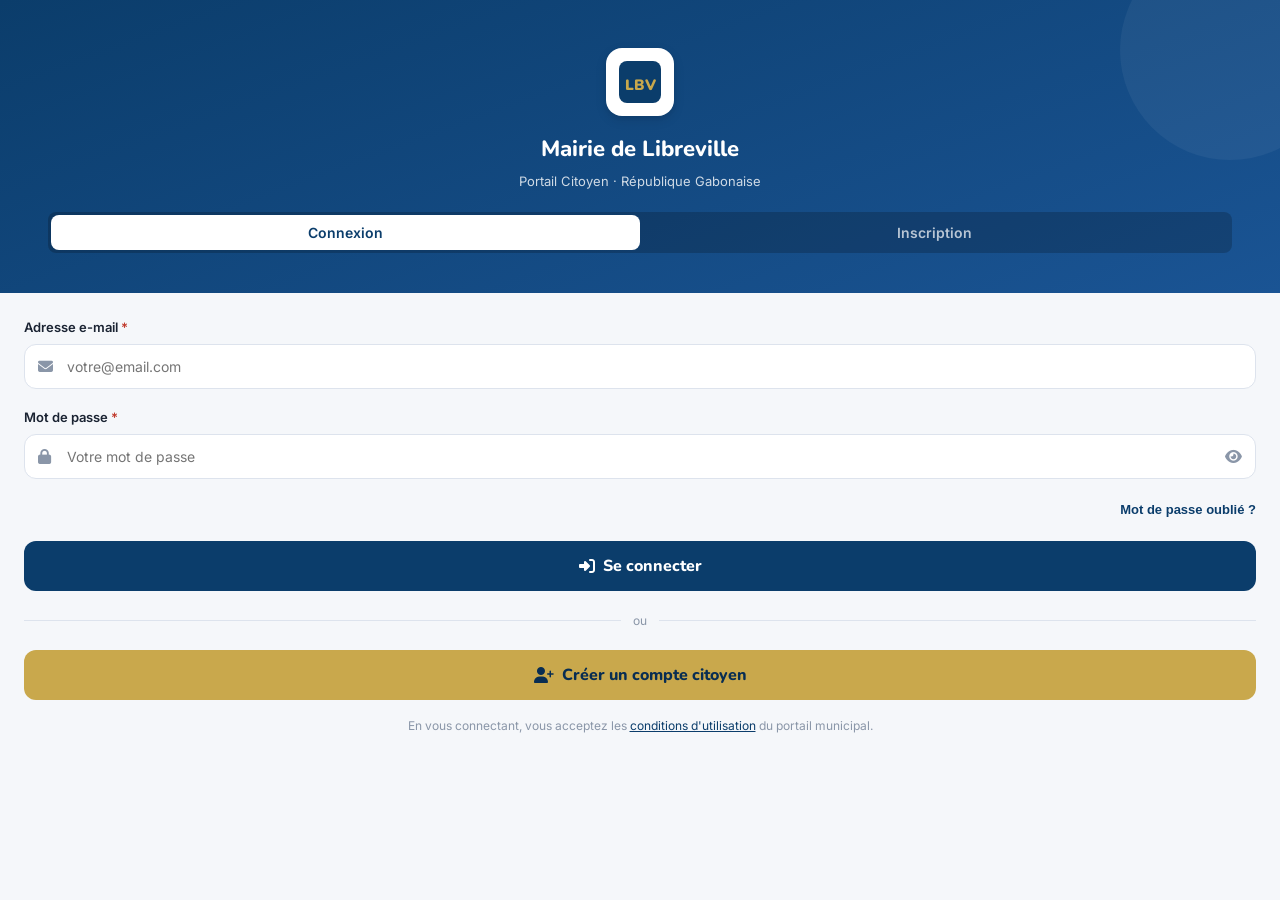
==== commit bb9b8728: "Rename mairie-libreville (3).html to index.html" ====
--- a/index.html
+++ b/index.html
@@ -4,10 +4,8 @@
 <meta charset="UTF-8">
 <meta name="viewport" content="width=device-width, initial-scale=1.0, maximum-scale=1.0, user-scalable=no">
 <title>Mairie de Libreville — Portail Citoyen</title>
-<meta name="description" content="Services municipaux en ligne — Mairie de Libreville, Gabon">
 <meta name="theme-color" content="#0B3D6B">
 <meta name="apple-mobile-web-app-capable" content="yes">
-<meta name="apple-mobile-web-app-status-bar-style" content="black-translucent">
 <link rel="preconnect" href="https://fonts.googleapis.com">
 <link rel="preconnect" href="https://fonts.gstatic.com" crossorigin>
 <link href="https://fonts.googleapis.com/css2?family=Nunito:wght@600;700;800&family=Inter:wght@400;500;600&display=swap" rel="stylesheet">
@@ -15,1222 +13,1296 @@
 <style>
 *,*::before,*::after{box-sizing:border-box;margin:0;padding:0;-webkit-tap-highlight-color:transparent}
 :root{
-  --navy:#0B3D6B;
-  --navy-dark:#082D52;
-  --navy-light:#1A5494;
-  --gold:#C9A84C;
-  --gold-light:#E8C96A;
-  --white:#FFFFFF;
-  --slate:#F5F7FA;
-  --slate-dark:#E8ECF2;
-  --ink:#1A2332;
-  --ink-mid:#4A5568;
-  --ink-light:#8A96A8;
-  --success:#1E8A5E;
-  --success-bg:#E8F5EE;
-  --danger:#C0392B;
-  --danger-bg:#FDF0EF;
-  --warning:#B7791F;
-  --warning-bg:#FEF3D9;
+  --navy:#0B3D6B;--navy-dark:#082D52;--navy-light:#1A5494;
+  --gold:#C9A84C;--gold-light:#E8C96A;
+  --white:#FFFFFF;--slate:#F5F7FA;--slate-dark:#E8ECF2;
+  --ink:#1A2332;--ink-mid:#4A5568;--ink-light:#8A96A8;
+  --success:#1E8A5E;--success-bg:#E8F5EE;
+  --danger:#C0392B;--danger-bg:#FDF0EF;
+  --warning:#B7791F;--warning-bg:#FEF3D9;
   --border:#DDE3ED;
-  --radius:12px;
-  --radius-sm:8px;
-  --radius-full:999px;
-  --shadow-sm:0 1px 3px rgba(0,0,0,0.08),0 1px 2px rgba(0,0,0,0.06);
-  --shadow-md:0 4px 12px rgba(0,0,0,0.10),0 2px 4px rgba(0,0,0,0.06);
-  --shadow-lg:0 12px 32px rgba(0,0,0,0.14);
-  --font-display:'Nunito',system-ui,sans-serif;
-  --font-body:'Inter',system-ui,sans-serif;
-  --bottom-bar-h:68px;
+  --radius:12px;--radius-sm:8px;--radius-full:999px;
+  --shadow-sm:0 1px 3px rgba(0,0,0,.08),0 1px 2px rgba(0,0,0,.06);
+  --shadow-md:0 4px 12px rgba(0,0,0,.10),0 2px 4px rgba(0,0,0,.06);
+  --shadow-lg:0 12px 32px rgba(0,0,0,.14);
+  --font-d:'Nunito',system-ui,sans-serif;
+  --font-b:'Inter',system-ui,sans-serif;
+  --bbar:68px;
 }
 html{font-size:16px;-webkit-text-size-adjust:100%;-webkit-font-smoothing:antialiased}
-body{
-  font-family:var(--font-body);
-  font-size:15px;
-  line-height:1.6;
-  color:var(--ink);
+body{font-family:var(--font-b);font-size:15px;line-height:1.6;color:var(--ink);background:var(--slate);overflow-x:hidden;min-height:100vh}
+body.app-ready{padding-bottom:calc(var(--bbar) + env(safe-area-inset-bottom,0px))}
+
+/* ════════════════════════════════
+   AUTH SCREENS  (login / register)
+   ════════════════════════════════ */
+#auth-screen{
+  min-height:100vh;display:flex;flex-direction:column;
   background:var(--slate);
-  overflow-x:hidden;
-  padding-bottom:calc(var(--bottom-bar-h) + env(safe-area-inset-bottom,0px));
-  min-height:100vh;
-}
-
-/* ── BARRE URGENCES FIXÉE ── */
-.emergency-bar{
-  position:sticky;
-  top:0;
-  z-index:900;
-  background:var(--navy-dark);
-  padding:8px 16px;
-  display:flex;
-  align-items:center;
-  justify-content:space-between;
-  gap:8px;
-}
+}
+.auth-hero{
+  background:linear-gradient(160deg,var(--navy) 0%,var(--navy-light) 100%);
+  padding:48px 24px 40px;color:var(--white);text-align:center;
+  position:relative;overflow:hidden;
+}
+.auth-hero::after{content:'';position:absolute;right:-60px;top:-60px;width:220px;height:220px;background:rgba(255,255,255,.05);border-radius:50%}
+.auth-logo{
+  width:68px;height:68px;background:var(--white);border-radius:16px;
+  display:flex;align-items:center;justify-content:center;
+  margin:0 auto 16px;box-shadow:var(--shadow-md);
+}
+.auth-logo svg{width:42px;height:42px}
+.auth-hero h1{font-family:var(--font-d);font-size:22px;font-weight:800;margin-bottom:4px}
+.auth-hero p{font-size:13px;opacity:.8}
+.auth-tabs{display:flex;background:rgba(0,0,0,.2);border-radius:var(--radius-sm);margin:20px 24px 0;padding:3px}
+.auth-tab{
+  flex:1;padding:9px;border:none;background:none;
+  color:rgba(255,255,255,.7);font-size:14px;font-weight:600;
+  border-radius:var(--radius-sm);cursor:pointer;transition:all .2s;
+  font-family:var(--font-b);
+}
+.auth-tab.active{background:var(--white);color:var(--navy)}
+
+.auth-body{padding:24px;flex:1}
+
+/* Login form */
+#login-panel,#register-panel{display:none}
+#login-panel.visible,#register-panel.visible{display:block}
+
+.form-group{margin-bottom:18px}
+.form-label{
+  display:block;font-size:13px;font-weight:600;
+  color:var(--ink);margin-bottom:6px;
+}
+.form-label span{color:var(--danger)}
+.input-wrap{position:relative}
+.input-wrap i.pre{
+  position:absolute;left:14px;top:50%;transform:translateY(-50%);
+  color:var(--ink-light);font-size:15px;pointer-events:none;
+}
+.input-wrap i.suf{
+  position:absolute;right:14px;top:50%;transform:translateY(-50%);
+  color:var(--ink-light);font-size:15px;cursor:pointer;
+}
+.f-input{
+  width:100%;padding:13px 14px 13px 42px;
+  background:var(--white);border:1.5px solid var(--border);
+  border-radius:var(--radius);font-family:var(--font-b);
+  font-size:14px;color:var(--ink);outline:none;
+  transition:border-color .2s,box-shadow .2s;
+}
+.f-input.no-icon{padding-left:14px}
+.f-input:focus{border-color:var(--navy);box-shadow:0 0 0 3px rgba(11,61,107,.1)}
+.f-input.error{border-color:var(--danger)}
+.f-input.ok{border-color:var(--success)}
+.field-error{font-size:11px;color:var(--danger);margin-top:4px;display:none}
+.field-error.show{display:block}
+select.f-input{appearance:none;background-image:url("data:image/svg+xml,%3Csvg xmlns='http://www.w3.org/2000/svg' width='12' height='12' viewBox='0 0 24 24' fill='none' stroke='%238A96A8' stroke-width='2'%3E%3Cpolyline points='6 9 12 15 18 9'%3E%3C/polyline%3E%3C/svg%3E");background-repeat:no-repeat;background-position:right 14px center;padding-right:36px}
+
+.btn-main{
+  width:100%;padding:14px;border-radius:var(--radius);
+  background:var(--navy);color:var(--white);
+  font-family:var(--font-d);font-size:16px;font-weight:800;
+  border:none;cursor:pointer;transition:background .2s;
+  display:flex;align-items:center;justify-content:center;gap:8px;
+}
+.btn-main:hover{background:var(--navy-dark)}
+.btn-main:disabled{opacity:.6;cursor:not-allowed}
+.btn-main.gold{background:var(--gold);color:var(--navy-dark)}
+.btn-main.gold:hover{background:var(--gold-light)}
+
+.divider{display:flex;align-items:center;gap:12px;margin:20px 0;color:var(--ink-light);font-size:12px}
+.divider::before,.divider::after{content:'';flex:1;height:1px;background:var(--border)}
+
+/* Register steps */
+.step-indicator{display:flex;align-items:center;justify-content:center;gap:0;margin-bottom:24px}
+.step-dot{
+  width:28px;height:28px;border-radius:50%;
+  background:var(--slate-dark);color:var(--ink-light);
+  font-size:12px;font-weight:700;
+  display:flex;align-items:center;justify-content:center;
+  font-family:var(--font-d);flex-shrink:0;transition:all .3s;
+}
+.step-dot.active{background:var(--navy);color:var(--white)}
+.step-dot.done{background:var(--success);color:var(--white)}
+.step-line{width:32px;height:2px;background:var(--slate-dark);transition:background .3s}
+.step-line.done{background:var(--success)}
+
+.step-panel{display:none}
+.step-panel.visible{display:block;animation:fadeIn .22s ease}
+@keyframes fadeIn{from{opacity:0;transform:translateY(6px)}to{opacity:1;transform:translateY(0)}}
+
+.step-title{font-family:var(--font-d);font-size:18px;font-weight:800;color:var(--ink);margin-bottom:4px}
+.step-sub{font-size:13px;color:var(--ink-light);margin-bottom:20px}
+
+/* Photo upload */
+.photo-upload{
+  width:100%;border:2px dashed var(--border);border-radius:var(--radius);
+  padding:24px;text-align:center;cursor:pointer;transition:all .2s;
+  background:var(--white);
+}
+.photo-upload:hover{border-color:var(--navy);background:rgba(11,61,107,.02)}
+.photo-preview{
+  width:100px;height:100px;border-radius:50%;
+  object-fit:cover;margin:0 auto 12px;display:none;border:3px solid var(--navy);
+}
+.photo-icon{font-size:36px;color:var(--ink-light);margin-bottom:8px}
+.photo-label{font-size:13px;color:var(--ink-mid);margin-bottom:4px;font-weight:500}
+.photo-hint{font-size:11px;color:var(--ink-light)}
+
+/* Password strength */
+.pw-strength{margin-top:8px}
+.pw-bars{display:flex;gap:4px;margin-bottom:4px}
+.pw-bar{flex:1;height:3px;border-radius:2px;background:var(--slate-dark);transition:background .3s}
+.pw-bar.weak{background:var(--danger)}
+.pw-bar.medium{background:var(--warning)}
+.pw-bar.strong{background:var(--success)}
+.pw-text{font-size:11px;color:var(--ink-light)}
+
+.step-nav{display:flex;gap:10px;margin-top:20px}
+.btn-back{
+  flex:1;padding:13px;border-radius:var(--radius);
+  background:none;border:1.5px solid var(--border);
+  color:var(--ink-mid);font-family:var(--font-d);font-size:15px;font-weight:700;
+  cursor:pointer;transition:all .2s;
+}
+.btn-back:hover{border-color:var(--navy);color:var(--navy)}
+.btn-next{flex:2;padding:13px;border-radius:var(--radius);background:var(--navy);color:var(--white);font-family:var(--font-d);font-size:15px;font-weight:800;border:none;cursor:pointer;transition:background .2s}
+.btn-next:hover{background:var(--navy-dark)}
+
+/* Success screen */
+#register-success{display:none;text-align:center;padding:32px 24px}
+#register-success.visible{display:block;animation:fadeIn .4s ease}
+.success-anim{width:80px;height:80px;background:var(--success-bg);border-radius:50%;display:flex;align-items:center;justify-content:center;margin:0 auto 20px;font-size:36px;color:var(--success)}
+
+/* ════════════════════════════════
+   APP (après connexion)
+   ════════════════════════════════ */
+#app-screen{display:none}
+#app-screen.visible{display:block}
+
+/* Urgences */
+.emergency-bar{position:sticky;top:0;z-index:900;background:var(--navy-dark);padding:8px 16px;display:flex;align-items:center;justify-content:space-between;gap:8px}
 .emergency-links{display:flex;gap:16px;flex:1}
-.emergency-link{
-  display:flex;align-items:center;gap:6px;
-  color:var(--white);font-size:13px;font-weight:600;
-  text-decoration:none;opacity:.9;
-  font-family:var(--font-body);
-  white-space:nowrap;
-}
-.emergency-link .dot{
-  width:7px;height:7px;border-radius:50%;flex-shrink:0;
-}
-.dot-red{background:#F87171}
-.dot-amber{background:#FBBF24}
-.emergency-link:hover{opacity:1}
-.emergency-actions{display:flex;gap:10px;align-items:center}
-.btn-icon{
-  background:rgba(255,255,255,.12);border:none;
-  color:var(--white);width:32px;height:32px;border-radius:var(--radius-sm);
-  display:flex;align-items:center;justify-content:center;
-  cursor:pointer;font-size:14px;transition:background .2s;
-}
+.emergency-link{display:flex;align-items:center;gap:6px;color:var(--white);font-size:13px;font-weight:600;text-decoration:none;opacity:.9;white-space:nowrap}
+.emergency-link .dot{width:7px;height:7px;border-radius:50%;flex-shrink:0}
+.dot-red{background:#F87171}.dot-amber{background:#FBBF24}
+.emergency-actions{display:flex;gap:8px;align-items:center}
+.btn-icon{background:rgba(255,255,255,.12);border:none;color:var(--white);width:32px;height:32px;border-radius:var(--radius-sm);display:flex;align-items:center;justify-content:center;cursor:pointer;font-size:14px;transition:background .2s}
 .btn-icon:hover{background:rgba(255,255,255,.22)}
 
-/* ── HEADER ── */
-.site-header{
-  background:linear-gradient(160deg,var(--navy) 0%,var(--navy-light) 100%);
-  padding:20px 16px 24px;
-  color:var(--white);
-  position:relative;
-  overflow:hidden;
-}
-.site-header::after{
-  content:'';position:absolute;
-  right:-40px;top:-40px;
-  width:200px;height:200px;
-  background:rgba(255,255,255,.05);
-  border-radius:50%;pointer-events:none;
-}
-.header-top{display:flex;align-items:center;gap:12px;margin-bottom:18px}
-.logo-badge{
-  width:50px;height:50px;flex-shrink:0;
-  background:var(--white);border-radius:var(--radius-sm);
-  display:flex;align-items:center;justify-content:center;
-  box-shadow:var(--shadow-md);
-}
-.logo-badge svg{width:30px;height:30px}
-.header-brand h1{
-  font-family:var(--font-display);
-  font-size:20px;font-weight:800;line-height:1.1;
-  letter-spacing:-.3px;
-}
-.header-brand span{
-  font-size:12px;font-weight:500;
-  opacity:.75;letter-spacing:.3px;
-  display:block;margin-top:2px;
-}
-.hero-text h2{
-  font-family:var(--font-display);
-  font-size:26px;font-weight:800;
-  line-height:1.2;margin-bottom:6px;
-  letter-spacing:-.5px;
-}
-.hero-text p{font-size:14px;opacity:.82;margin-bottom:18px}
-.header-chips{display:flex;gap:8px;flex-wrap:wrap}
-.chip{
-  background:rgba(255,255,255,.15);
-  color:var(--white);font-size:12px;font-weight:600;
-  padding:5px 12px;border-radius:var(--radius-full);
-  border:1px solid rgba(255,255,255,.2);
-  white-space:nowrap;
-}
-.chip.chip-gold{background:var(--gold);border-color:var(--gold);color:var(--navy-dark)}
-
-/* ── RECHERCHE ── */
+/* Header */
+.site-header{background:linear-gradient(160deg,var(--navy) 0%,var(--navy-light) 100%);padding:16px 16px 20px;color:var(--white);position:relative;overflow:hidden}
+.site-header::after{content:'';position:absolute;right:-40px;top:-40px;width:180px;height:180px;background:rgba(255,255,255,.05);border-radius:50%;pointer-events:none}
+.header-row{display:flex;align-items:center;gap:12px}
+.logo-sm{width:40px;height:40px;background:var(--white);border-radius:var(--radius-sm);display:flex;align-items:center;justify-content:center;flex-shrink:0;box-shadow:var(--shadow-sm)}
+.logo-sm svg{width:26px;height:26px}
+.header-brand h1{font-family:var(--font-d);font-size:17px;font-weight:800;line-height:1.1}
+.header-brand span{font-size:11px;opacity:.7;display:block}
+.header-user{margin-left:auto;display:flex;align-items:center;gap:8px;cursor:pointer}
+.user-avatar-sm{width:36px;height:36px;border-radius:50%;border:2px solid rgba(255,255,255,.5);object-fit:cover;display:flex;align-items:center;justify-content:center;background:rgba(255,255,255,.15);font-size:14px;font-weight:700;color:var(--white);flex-shrink:0;overflow:hidden}
+.user-avatar-sm img{width:100%;height:100%;object-fit:cover}
+
+/* Bandeau citoyen */
+.citizen-banner{
+  background:linear-gradient(135deg,var(--navy),var(--navy-light));
+  margin:0;padding:14px 16px;color:var(--white);
+  display:flex;align-items:center;gap:12px;
+}
+.cb-avatar{width:48px;height:48px;border-radius:50%;border:2.5px solid rgba(255,255,255,.4);object-fit:cover;display:flex;align-items:center;justify-content:center;background:rgba(255,255,255,.15);font-size:18px;font-weight:800;color:var(--white);flex-shrink:0;overflow:hidden;font-family:var(--font-d)}
+.cb-avatar img{width:100%;height:100%;object-fit:cover}
+.cb-text p{font-size:12px;opacity:.8;margin-bottom:2px}
+.cb-text strong{font-family:var(--font-d);font-size:16px;font-weight:800;display:block}
+.cb-badge{margin-left:auto;background:var(--gold);color:var(--navy-dark);font-size:10px;font-weight:700;padding:4px 10px;border-radius:var(--radius-full);white-space:nowrap;flex-shrink:0}
+
+/* Search */
 .search-wrap{padding:12px 16px 0;position:relative}
-.search-field{
-  width:100%;padding:13px 16px 13px 44px;
-  background:var(--white);border:1.5px solid var(--border);
-  border-radius:var(--radius);font-family:var(--font-body);
-  font-size:14px;color:var(--ink);outline:none;
-  box-shadow:var(--shadow-sm);
-  transition:border-color .2s,box-shadow .2s;
-}
-.search-field:focus{border-color:var(--navy);box-shadow:0 0 0 3px rgba(11,61,107,.12)}
-.search-icon{
-  position:absolute;left:30px;top:50%;transform:translateY(-50%);
-  color:var(--ink-light);font-size:15px;pointer-events:none;
-}
-.search-results{
-  display:none;
-  background:var(--white);border:1.5px solid var(--border);
-  border-radius:var(--radius);margin-top:6px;
-  box-shadow:var(--shadow-md);overflow:hidden;
-}
+.search-field{width:100%;padding:12px 16px 12px 42px;background:var(--white);border:1.5px solid var(--border);border-radius:var(--radius);font-family:var(--font-b);font-size:14px;color:var(--ink);outline:none;box-shadow:var(--shadow-sm);transition:border-color .2s}
+.search-field:focus{border-color:var(--navy)}
+.search-icon{position:absolute;left:30px;top:50%;transform:translateY(-50%);color:var(--ink-light);font-size:15px;pointer-events:none}
+.search-results{display:none;background:var(--white);border:1.5px solid var(--border);border-radius:var(--radius);margin-top:6px;box-shadow:var(--shadow-md);overflow:hidden}
 .search-results.visible{display:block}
-.search-result-item{
-  padding:12px 16px;display:flex;align-items:center;gap:12px;
-  border-bottom:1px solid var(--border);cursor:pointer;
-  transition:background .15s;
-}
+.search-result-item{padding:11px 16px;display:flex;align-items:center;gap:12px;border-bottom:1px solid var(--border);cursor:pointer;transition:background .15s}
 .search-result-item:last-child{border-bottom:none}
 .search-result-item:hover{background:var(--slate)}
-.sri-icon{
-  width:32px;height:32px;border-radius:var(--radius-sm);
-  background:var(--slate);display:flex;align-items:center;
-  justify-content:center;color:var(--navy);font-size:13px;flex-shrink:0;
-}
+.sri-icon{width:30px;height:30px;border-radius:var(--radius-sm);background:var(--slate);display:flex;align-items:center;justify-content:center;color:var(--navy);font-size:13px;flex-shrink:0}
 .sri-text{font-size:13px;font-weight:500}
 .sri-cat{font-size:11px;color:var(--ink-light)}
 
-/* ── MAIN / PAGES ── */
+/* Pages */
 .main{padding:16px 0 8px}
 .page{display:none;animation:fadeIn .22s ease}
 .page.active{display:block}
-@keyframes fadeIn{from{opacity:0;transform:translateY(6px)}to{opacity:1;transform:translateY(0)}}
-
-/* ── SECTIONS ── */
+
+/* Sections */
 .section{margin-bottom:24px}
-.section-head{
-  display:flex;justify-content:space-between;align-items:center;
-  padding:0 16px;margin-bottom:12px;
-}
-.section-title{
-  font-family:var(--font-display);
-  font-size:18px;font-weight:800;color:var(--ink);
-  letter-spacing:-.3px;
-}
-.section-link{
-  font-size:13px;color:var(--navy);font-weight:600;
-  text-decoration:none;display:flex;align-items:center;gap:4px;
-  background:none;border:none;cursor:pointer;
-  font-family:var(--font-body);
-}
-.section-link:hover{text-decoration:underline}
-
-/* ── SERVICE CARDS (accueil) ── */
-.services-grid{
-  display:grid;grid-template-columns:repeat(2,1fr);
-  gap:10px;padding:0 16px;
-}
-.service-card{
-  background:var(--white);border:1.5px solid var(--border);
-  border-radius:var(--radius);padding:16px 12px;
-  display:flex;flex-direction:column;align-items:center;
-  text-align:center;gap:8px;cursor:pointer;
-  transition:border-color .2s,box-shadow .2s,transform .15s;
-  box-shadow:var(--shadow-sm);
-}
-.service-card:hover,.service-card:active{
-  border-color:var(--navy);box-shadow:var(--shadow-md);
-  transform:translateY(-2px);
-}
-.service-icon-wrap{
-  width:52px;height:52px;border-radius:var(--radius-sm);
-  display:flex;align-items:center;justify-content:center;
-  font-size:22px;margin-bottom:2px;flex-shrink:0;
-}
+.section-head{display:flex;justify-content:space-between;align-items:center;padding:0 16px;margin-bottom:12px}
+.section-title{font-family:var(--font-d);font-size:18px;font-weight:800;color:var(--ink);letter-spacing:-.3px}
+.section-link{font-size:13px;color:var(--navy);font-weight:600;text-decoration:none;display:flex;align-items:center;gap:4px;background:none;border:none;cursor:pointer;font-family:var(--font-b)}
+
+/* Service cards */
+.services-grid{display:grid;grid-template-columns:repeat(2,1fr);gap:10px;padding:0 16px}
+.service-card{background:var(--white);border:1.5px solid var(--border);border-radius:var(--radius);padding:16px 12px;display:flex;flex-direction:column;align-items:center;text-align:center;gap:8px;cursor:pointer;transition:border-color .2s,box-shadow .2s,transform .15s;box-shadow:var(--shadow-sm)}
+.service-card:hover,.service-card:active{border-color:var(--navy);box-shadow:var(--shadow-md);transform:translateY(-2px)}
+.service-icon-wrap{width:52px;height:52px;border-radius:var(--radius-sm);display:flex;align-items:center;justify-content:center;font-size:22px;margin-bottom:2px;flex-shrink:0}
 .ic-blue{background:#EBF3FB;color:var(--navy)}
 .ic-gold{background:#FDF6E3;color:#8A6014}
 .ic-green{background:#E8F5EE;color:#1E6A45}
 .ic-purple{background:#F0EBFD;color:#5B35A8}
 .ic-red{background:#FEF0EE;color:#B83020}
 .ic-teal{background:#E8F7F4;color:#1A7A63}
-.service-name{font-weight:700;font-size:13px;color:var(--ink);line-height:1.3;font-family:var(--font-display)}
+.service-name{font-weight:700;font-size:13px;color:var(--ink);line-height:1.3;font-family:var(--font-d)}
 .service-sub{font-size:11px;color:var(--ink-light)}
 
-/* ── ACTUALITÉS CARROUSEL ── */
-.news-scroll{
-  display:flex;gap:12px;overflow-x:auto;
-  padding:0 16px;scroll-snap-type:x mandatory;
-  -webkit-overflow-scrolling:touch;scrollbar-width:none;
-}
+/* Mon dossier (espace citoyen) */
+.dossier-section{padding:0 16px;margin-bottom:24px}
+.dossier-card{background:var(--white);border:1.5px solid var(--border);border-radius:var(--radius);overflow:hidden;box-shadow:var(--shadow-sm)}
+.dossier-head{background:linear-gradient(135deg,var(--navy),var(--navy-light));padding:14px 16px;color:var(--white)}
+.dossier-head h3{font-family:var(--font-d);font-size:16px;font-weight:800}
+.dossier-head p{font-size:12px;opacity:.8}
+.dossier-item{display:flex;align-items:center;gap:12px;padding:13px 16px;border-bottom:1px solid var(--border)}
+.dossier-item:last-child{border-bottom:none}
+.di-icon{width:38px;height:38px;border-radius:var(--radius-sm);display:flex;align-items:center;justify-content:center;font-size:16px;flex-shrink:0}
+.di-body{flex:1}
+.di-title{font-weight:600;font-size:13px;margin-bottom:2px;font-family:var(--font-d)}
+.di-date{font-size:11px;color:var(--ink-light)}
+.di-status{font-size:11px;font-weight:700;padding:3px 8px;border-radius:var(--radius-full)}
+.status-ok{background:var(--success-bg);color:var(--success)}
+.status-pending{background:var(--warning-bg);color:var(--warning)}
+.status-progress{background:#EBF3FB;color:var(--navy)}
+
+/* Profil page */
+.profil-header{
+  background:linear-gradient(160deg,var(--navy),var(--navy-light));
+  padding:24px 16px;color:var(--white);text-align:center;
+}
+.profil-avatar{
+  width:90px;height:90px;border-radius:50%;
+  border:3px solid rgba(255,255,255,.5);
+  margin:0 auto 12px;object-fit:cover;
+  display:flex;align-items:center;justify-content:center;
+  background:rgba(255,255,255,.15);font-size:32px;font-weight:800;
+  color:var(--white);font-family:var(--font-d);overflow:hidden;
+}
+.profil-avatar img{width:100%;height:100%;object-fit:cover}
+.profil-name{font-family:var(--font-d);font-size:20px;font-weight:800;margin-bottom:4px}
+.profil-badge{background:var(--gold);color:var(--navy-dark);font-size:11px;font-weight:700;padding:4px 14px;border-radius:var(--radius-full);display:inline-block}
+.profil-info{padding:16px;display:flex;flex-direction:column;gap:8px}
+.info-row-p{display:flex;align-items:flex-start;gap:10px;padding:11px 14px;background:var(--white);border:1.5px solid var(--border);border-radius:var(--radius);font-size:13px}
+.info-row-p i{color:var(--navy);font-size:14px;margin-top:1px;flex-shrink:0;width:16px;text-align:center}
+.info-row-p .irp-label{font-size:11px;color:var(--ink-light);margin-bottom:2px}
+.info-row-p .irp-val{font-weight:600;color:var(--ink)}
+.btn-logout{margin:0 16px 24px;width:calc(100% - 32px);padding:13px;border-radius:var(--radius);background:none;border:1.5px solid var(--danger);color:var(--danger);font-family:var(--font-d);font-size:15px;font-weight:700;cursor:pointer;display:flex;align-items:center;justify-content:center;gap:8px;transition:all .2s}
+.btn-logout:hover{background:var(--danger-bg)}
+
+/* News carousel */
+.news-scroll{display:flex;gap:12px;overflow-x:auto;padding:0 16px;scroll-snap-type:x mandatory;-webkit-overflow-scrolling:touch;scrollbar-width:none}
 .news-scroll::-webkit-scrollbar{display:none}
-.news-slide{
-  flex:0 0 82%;scroll-snap-align:start;
-  border-radius:var(--radius);overflow:hidden;
-  box-shadow:var(--shadow-sm);background:var(--white);
-  border:1.5px solid var(--border);
-}
-.news-img{
-  height:130px;background-size:cover;background-position:center;
-  position:relative;
-}
-.news-img-overlay{
-  position:absolute;inset:0;
-  background:linear-gradient(to top,rgba(0,0,0,.45) 0%,transparent 60%);
-}
-.news-badge{
-  position:absolute;top:10px;left:10px;
-  background:rgba(11,61,107,.85);color:var(--white);
-  font-size:10px;font-weight:700;padding:4px 10px;
-  border-radius:var(--radius-full);backdrop-filter:blur(4px);
-  letter-spacing:.3px;text-transform:uppercase;
-}
+.news-slide{flex:0 0 82%;scroll-snap-align:start;border-radius:var(--radius);overflow:hidden;box-shadow:var(--shadow-sm);background:var(--white);border:1.5px solid var(--border)}
+.news-img{height:130px;background-size:cover;background-position:center;position:relative}
+.news-img-overlay{position:absolute;inset:0;background:linear-gradient(to top,rgba(0,0,0,.45) 0%,transparent 60%)}
+.news-badge{position:absolute;top:10px;left:10px;background:rgba(11,61,107,.85);color:var(--white);font-size:10px;font-weight:700;padding:4px 10px;border-radius:var(--radius-full);letter-spacing:.3px;text-transform:uppercase}
 .news-body{padding:12px 14px 14px}
 .news-date{font-size:11px;color:var(--ink-light);margin-bottom:4px;display:flex;align-items:center;gap:4px}
-.news-title{font-family:var(--font-display);font-size:15px;font-weight:700;color:var(--ink);line-height:1.3;margin-bottom:6px}
+.news-title{font-family:var(--font-d);font-size:15px;font-weight:700;color:var(--ink);line-height:1.3;margin-bottom:6px}
 .news-desc{font-size:12px;color:var(--ink-mid);line-height:1.5}
 
-/* ── DÉMARCHES LIST ── */
+/* Tabs */
 .tabs-wrap{display:flex;gap:6px;padding:0 16px;margin-bottom:14px;overflow-x:auto;scrollbar-width:none}
 .tabs-wrap::-webkit-scrollbar{display:none}
-.tab{
-  padding:7px 16px;background:var(--white);
-  border:1.5px solid var(--border);border-radius:var(--radius-full);
-  font-size:13px;font-weight:600;white-space:nowrap;
-  cursor:pointer;transition:all .2s;
-  font-family:var(--font-body);color:var(--ink-mid);
-}
+.tab{padding:7px 16px;background:var(--white);border:1.5px solid var(--border);border-radius:var(--radius-full);font-size:13px;font-weight:600;white-space:nowrap;cursor:pointer;transition:all .2s;font-family:var(--font-b);color:var(--ink-mid)}
 .tab.active{background:var(--navy);color:var(--white);border-color:var(--navy)}
 
+/* Démarches */
 .demarches-list{padding:0 16px;display:flex;flex-direction:column;gap:8px}
-.demarche-card{
-  background:var(--white);border:1.5px solid var(--border);
-  border-radius:var(--radius);padding:14px;
-  display:flex;align-items:center;gap:12px;
-  cursor:pointer;transition:border-color .2s,box-shadow .2s;
-  box-shadow:var(--shadow-sm);
-}
-.demarche-card:hover,.demarche-card:active{
-  border-color:var(--navy);box-shadow:var(--shadow-md);
-}
-.d-icon{
-  width:44px;height:44px;border-radius:var(--radius-sm);
-  display:flex;align-items:center;justify-content:center;
-  font-size:18px;flex-shrink:0;
-}
+.demarche-card{background:var(--white);border:1.5px solid var(--border);border-radius:var(--radius);padding:14px;display:flex;align-items:center;gap:12px;cursor:pointer;transition:border-color .2s,box-shadow .2s;box-shadow:var(--shadow-sm)}
+.demarche-card:hover{border-color:var(--navy);box-shadow:var(--shadow-md)}
+.d-icon{width:44px;height:44px;border-radius:var(--radius-sm);display:flex;align-items:center;justify-content:center;font-size:18px;flex-shrink:0}
 .d-body{flex:1;min-width:0}
-.d-title{font-weight:600;font-size:14px;margin-bottom:3px;font-family:var(--font-display)}
-.d-meta{display:flex;gap:12px;font-size:12px;color:var(--ink-light);align-items:center}
-.d-meta span{display:flex;align-items:center;gap:4px}
+.d-title{font-weight:600;font-size:14px;margin-bottom:3px;font-family:var(--font-d)}
+.d-meta{display:flex;gap:12px;font-size:12px;color:var(--ink-light);align-items:center;flex-wrap:wrap}
 .d-arrow{color:var(--ink-light);font-size:12px;flex-shrink:0}
-.d-tag{
-  font-size:10px;font-weight:700;padding:3px 8px;
-  border-radius:var(--radius-full);letter-spacing:.2px;
-  white-space:nowrap;
-}
+.d-tag{font-size:10px;font-weight:700;padding:3px 8px;border-radius:var(--radius-full);white-space:nowrap}
 .tag-free{background:var(--success-bg);color:var(--success)}
 .tag-paid{background:var(--warning-bg);color:var(--warning)}
 
-/* ── ACTUALITÉS PLEINE PAGE ── */
-.actu-card{
-  background:var(--white);border:1.5px solid var(--border);
-  border-radius:var(--radius);overflow:hidden;
-  box-shadow:var(--shadow-sm);margin:0 16px 12px;
-}
+/* Actualités */
+.actu-card{background:var(--white);border:1.5px solid var(--border);border-radius:var(--radius);overflow:hidden;box-shadow:var(--shadow-sm);margin:0 16px 12px}
 .actu-img{height:160px;background-size:cover;background-position:center;position:relative}
-.actu-img-badge{
-  position:absolute;top:12px;left:12px;
-  background:var(--navy);color:var(--white);
-  font-size:10px;font-weight:700;padding:4px 12px;
-  border-radius:var(--radius-full);letter-spacing:.3px;text-transform:uppercase;
-}
+.actu-img-badge{position:absolute;top:12px;left:12px;background:var(--navy);color:var(--white);font-size:10px;font-weight:700;padding:4px 12px;border-radius:var(--radius-full);text-transform:uppercase}
 .actu-body{padding:14px}
 .actu-date{font-size:11px;color:var(--ink-light);margin-bottom:5px;display:flex;align-items:center;gap:4px}
-.actu-title{font-family:var(--font-display);font-size:16px;font-weight:800;color:var(--ink);line-height:1.3;margin-bottom:6px}
+.actu-title{font-family:var(--font-d);font-size:16px;font-weight:800;color:var(--ink);line-height:1.3;margin-bottom:6px}
 .actu-desc{font-size:13px;color:var(--ink-mid);line-height:1.6;margin-bottom:12px}
 .actu-actions{display:flex;gap:8px}
-.btn-sm{
-  display:inline-flex;align-items:center;gap:5px;
-  padding:8px 14px;border-radius:var(--radius-sm);
-  font-size:12px;font-weight:600;border:none;cursor:pointer;
-  font-family:var(--font-body);transition:all .2s;
-}
-.btn-primary{background:var(--navy);color:var(--white)}
-.btn-primary:hover{background:var(--navy-dark)}
-.btn-outline{background:none;border:1.5px solid var(--border);color:var(--ink-mid)}
-.btn-outline:hover{border-color:var(--navy);color:var(--navy)}
-.btn-gold{background:var(--gold);color:var(--navy-dark)}
-.btn-gold:hover{background:var(--gold-light)}
-
-/* ── PAGE MAIRIE ── */
-.mairie-hero{
-  background:linear-gradient(160deg,var(--navy) 0%,var(--navy-light) 100%);
-  margin:0 16px;border-radius:var(--radius);padding:24px 20px;
-  color:var(--white);margin-bottom:20px;position:relative;overflow:hidden;
-}
-.mairie-hero::before{
-  content:'';position:absolute;right:-20px;bottom:-20px;
-  width:120px;height:120px;background:rgba(255,255,255,.06);
-  border-radius:50%;pointer-events:none;
-}
-.mairie-hero h2{font-family:var(--font-display);font-size:22px;font-weight:800;margin-bottom:6px}
+.btn-sm{display:inline-flex;align-items:center;gap:5px;padding:8px 14px;border-radius:var(--radius-sm);font-size:12px;font-weight:600;border:none;cursor:pointer;font-family:var(--font-b);transition:all .2s}
+.btn-primary-sm{background:var(--navy);color:var(--white)}
+.btn-outline-sm{background:none;border:1.5px solid var(--border);color:var(--ink-mid)}
+
+/* Mairie page */
+.mairie-hero{background:linear-gradient(160deg,var(--navy),var(--navy-light));margin:0 16px;border-radius:var(--radius);padding:24px 20px;color:var(--white);margin-bottom:20px;position:relative;overflow:hidden}
+.mairie-hero::before{content:'';position:absolute;right:-20px;bottom:-20px;width:120px;height:120px;background:rgba(255,255,255,.06);border-radius:50%}
+.mairie-hero h2{font-family:var(--font-d);font-size:22px;font-weight:800;margin-bottom:6px}
 .mairie-hero p{font-size:13px;opacity:.82}
-.mairie-gold-line{
-  width:40px;height:3px;background:var(--gold);
-  border-radius:2px;margin:10px 0;
-}
+.gold-line{width:40px;height:3px;background:var(--gold);border-radius:2px;margin:10px 0}
 .stats-row{display:grid;grid-template-columns:repeat(3,1fr);gap:10px;padding:0 16px;margin-bottom:20px}
-.stat-card{
-  background:var(--white);border:1.5px solid var(--border);
-  border-radius:var(--radius);padding:14px 10px;text-align:center;
-  box-shadow:var(--shadow-sm);
-}
-.stat-num{
-  font-family:var(--font-display);font-size:22px;font-weight:800;
-  color:var(--navy);line-height:1;margin-bottom:4px;
-}
+.stat-card{background:var(--white);border:1.5px solid var(--border);border-radius:var(--radius);padding:14px 10px;text-align:center;box-shadow:var(--shadow-sm)}
+.stat-num{font-family:var(--font-d);font-size:22px;font-weight:800;color:var(--navy);line-height:1;margin-bottom:4px}
 .stat-lbl{font-size:10px;color:var(--ink-light);font-weight:500;line-height:1.3}
-
 .accordion{display:flex;flex-direction:column;gap:8px;padding:0 16px;margin-bottom:20px}
-.acc-item{
-  background:var(--white);border:1.5px solid var(--border);
-  border-radius:var(--radius);overflow:hidden;box-shadow:var(--shadow-sm);
-}
-.acc-head{
-  display:flex;justify-content:space-between;align-items:center;
-  padding:14px 16px;cursor:pointer;
-  transition:background .15s;
-}
+.acc-item{background:var(--white);border:1.5px solid var(--border);border-radius:var(--radius);overflow:hidden;box-shadow:var(--shadow-sm)}
+.acc-head{display:flex;justify-content:space-between;align-items:center;padding:14px 16px;cursor:pointer;transition:background .15s}
 .acc-head:hover{background:var(--slate)}
-.acc-head h4{font-family:var(--font-display);font-size:15px;font-weight:700;color:var(--ink)}
-.acc-head i{color:var(--ink-light);font-size:13px;transition:transform .3s}
-.acc-item.open .acc-head i{transform:rotate(180deg)}
-.acc-body{
-  max-height:0;overflow:hidden;transition:max-height .35s ease;
-  font-size:13px;color:var(--ink-mid);line-height:1.7;
-}
+.acc-head h4{font-family:var(--font-d);font-size:15px;font-weight:700;color:var(--ink)}
+.acc-head i.arr{color:var(--ink-light);font-size:13px;transition:transform .3s;flex-shrink:0}
+.acc-item.open .acc-head i.arr{transform:rotate(180deg)}
+.acc-body{max-height:0;overflow:hidden;transition:max-height .35s ease;font-size:13px;color:var(--ink-mid);line-height:1.7}
 .acc-item.open .acc-body{max-height:600px}
 .acc-inner{padding:0 16px 16px}
-.horaire-row{
-  display:flex;justify-content:space-between;align-items:center;
-  padding:8px 0;border-bottom:1px solid var(--border);font-size:13px;
-}
+.horaire-row{display:flex;justify-content:space-between;align-items:center;padding:8px 0;border-bottom:1px solid var(--border);font-size:13px}
 .horaire-row:last-child{border-bottom:none}
-.horaire-row strong{font-weight:600;color:var(--ink)}
-.horaire-row span{color:var(--ink-mid)}
-
-/* ── PAGE CONTACT ── */
-.contact-hero{
-  background:var(--navy);
-  margin:0 16px 20px;border-radius:var(--radius);
-  padding:22px 20px;color:var(--white);
-}
-.contact-hero h2{font-family:var(--font-display);font-size:20px;font-weight:800;margin-bottom:6px}
+
+/* Contact page */
+.contact-hero{background:var(--navy);margin:0 16px 20px;border-radius:var(--radius);padding:22px 20px;color:var(--white)}
+.contact-hero h2{font-family:var(--font-d);font-size:20px;font-weight:800;margin-bottom:6px}
 .contact-hero p{font-size:13px;opacity:.82}
 .contact-actions{padding:0 16px;display:flex;flex-direction:column;gap:10px;margin-bottom:20px}
-.contact-btn{
-  display:flex;align-items:center;gap:14px;
-  background:var(--white);border:1.5px solid var(--border);
-  border-radius:var(--radius);padding:15px 16px;
-  cursor:pointer;transition:border-color .2s,box-shadow .2s;
-  text-decoration:none;color:var(--ink);box-shadow:var(--shadow-sm);
-}
-.contact-btn:hover{border-color:var(--navy);box-shadow:var(--shadow-md)}
-.contact-btn-icon{
-  width:40px;height:40px;border-radius:var(--radius-sm);
-  display:flex;align-items:center;justify-content:center;font-size:18px;flex-shrink:0;
-}
-.contact-btn-text strong{display:block;font-size:14px;font-weight:600;margin-bottom:2px;font-family:var(--font-display)}
-.contact-btn-text span{font-size:12px;color:var(--ink-light)}
-.contact-btn-arrow{margin-left:auto;color:var(--ink-light);font-size:12px}
-.contact-info{padding:0 16px;margin-bottom:20px}
-.info-card{
-  background:var(--white);border:1.5px solid var(--border);
-  border-radius:var(--radius);padding:16px;box-shadow:var(--shadow-sm);
-}
-.info-card h3{font-family:var(--font-display);font-size:15px;font-weight:700;margin-bottom:12px;color:var(--ink)}
-.info-row{
-  display:flex;align-items:flex-start;gap:10px;
-  padding:8px 0;border-bottom:1px solid var(--border);
-  font-size:13px;color:var(--ink-mid);
-}
-.info-row:last-child{border-bottom:none}
-.info-row i{color:var(--navy);font-size:14px;margin-top:2px;flex-shrink:0;width:16px;text-align:center}
-.map-placeholder{
-  height:160px;background:var(--slate);border-radius:var(--radius);
-  border:1.5px solid var(--border);display:flex;flex-direction:column;
-  align-items:center;justify-content:center;gap:8px;margin:0 16px;
-  color:var(--ink-mid);cursor:pointer;transition:background .2s;
-}
-.map-placeholder:hover{background:var(--slate-dark)}
-.map-placeholder i{font-size:28px;color:var(--navy);opacity:.7}
-.map-placeholder span{font-size:13px;font-weight:600;color:var(--navy)}
-
-/* ── BOTTOM NAV ── */
-.bottom-nav{
-  position:fixed;bottom:0;left:0;right:0;
-  background:var(--white);border-top:1.5px solid var(--border);
-  z-index:800;box-shadow:0 -4px 16px rgba(0,0,0,.08);
-  padding:0;
-  padding-bottom:env(safe-area-inset-bottom,0px);
-}
-.bottom-items{display:flex;justify-content:space-around;height:var(--bottom-bar-h)}
-.nav-btn{
-  display:flex;flex-direction:column;align-items:center;
-  justify-content:center;gap:3px;flex:1;
-  background:none;border:none;cursor:pointer;
-  color:var(--ink-light);transition:color .2s;
-  min-height:56px;padding:0 4px;
-  font-family:var(--font-body);
-}
+.contact-btn{display:flex;align-items:center;gap:14px;background:var(--white);border:1.5px solid var(--border);border-radius:var(--radius);padding:15px 16px;cursor:pointer;transition:border-color .2s;text-decoration:none;color:var(--ink);box-shadow:var(--shadow-sm)}
+.contact-btn:hover{border-color:var(--navy)}
+.cbi{width:40px;height:40px;border-radius:var(--radius-sm);display:flex;align-items:center;justify-content:center;font-size:18px;flex-shrink:0}
+.cbt strong{display:block;font-size:14px;font-weight:600;margin-bottom:2px;font-family:var(--font-d)}
+.cbt span{font-size:12px;color:var(--ink-light)}
+.cbar{margin-left:auto;color:var(--ink-light);font-size:12px}
+.info-card{background:var(--white);border:1.5px solid var(--border);border-radius:var(--radius);padding:16px;box-shadow:var(--shadow-sm);margin:0 16px 16px}
+.info-card h3{font-family:var(--font-d);font-size:15px;font-weight:700;margin-bottom:12px;color:var(--ink)}
+.irow{display:flex;align-items:flex-start;gap:10px;padding:8px 0;border-bottom:1px solid var(--border);font-size:13px;color:var(--ink-mid)}
+.irow:last-child{border-bottom:none}
+.irow i{color:var(--navy);font-size:14px;margin-top:2px;flex-shrink:0;width:16px;text-align:center}
+.map-box{height:150px;background:var(--slate);border-radius:var(--radius);border:1.5px solid var(--border);display:flex;flex-direction:column;align-items:center;justify-content:center;gap:8px;margin:0 16px 24px;cursor:pointer;transition:background .2s}
+.map-box:hover{background:var(--slate-dark)}
+.map-box i{font-size:28px;color:var(--navy);opacity:.7}
+.map-box span{font-size:13px;font-weight:600;color:var(--navy)}
+
+/* Bottom nav */
+.bottom-nav{position:fixed;bottom:0;left:0;right:0;background:var(--white);border-top:1.5px solid var(--border);z-index:800;box-shadow:0 -4px 16px rgba(0,0,0,.08);padding-bottom:env(safe-area-inset-bottom,0px)}
+.bottom-items{display:flex;justify-content:space-around;height:var(--bbar)}
+.nav-btn{display:flex;flex-direction:column;align-items:center;justify-content:center;gap:3px;flex:1;background:none;border:none;cursor:pointer;color:var(--ink-light);transition:color .2s;padding:0 4px;font-family:var(--font-b)}
 .nav-btn i{font-size:20px;transition:transform .2s}
-.nav-btn span{font-size:10px;font-weight:600;letter-spacing:.2px}
+.nav-btn span{font-size:10px;font-weight:600}
 .nav-btn.active{color:var(--navy)}
 .nav-btn.active i{transform:translateY(-2px)}
-.nav-btn.center-btn{
-  position:relative;
-  color:var(--white);
-}
-.center-blob{
-  width:50px;height:50px;border-radius:50%;
-  background:var(--navy);
-  display:flex;align-items:center;justify-content:center;
-  margin-bottom:2px;box-shadow:var(--shadow-md);
-  font-size:20px;
-}
-.center-blob i{color:var(--white)}
-
-/* ── MODAL ── */
-.modal-overlay{
-  position:fixed;inset:0;background:rgba(0,0,0,.5);
-  z-index:2000;display:none;align-items:flex-end;justify-content:center;
-  backdrop-filter:blur(3px);
-}
+.nav-btn.center-btn .center-blob{width:50px;height:50px;border-radius:50%;background:var(--navy);display:flex;align-items:center;justify-content:center;margin-bottom:2px;box-shadow:var(--shadow-md);font-size:20px}
+.nav-btn.center-btn .center-blob i{color:var(--white)}
+.nav-btn.center-btn span{color:var(--ink-light)}
+.nav-btn.center-btn.active .center-blob{background:var(--navy-dark)}
+
+/* Modal démarche */
+.modal-overlay{position:fixed;inset:0;background:rgba(0,0,0,.5);z-index:2000;display:none;align-items:flex-end;justify-content:center;backdrop-filter:blur(3px)}
 .modal-overlay.open{display:flex}
-.modal-sheet{
-  background:var(--white);width:100%;max-width:500px;
-  border-radius:20px 20px 0 0;max-height:88vh;
-  overflow-y:auto;animation:slideUp .28s ease;
-  padding-bottom:env(safe-area-inset-bottom,16px);
-}
+.modal-sheet{background:var(--white);width:100%;max-width:500px;border-radius:20px 20px 0 0;max-height:88vh;overflow-y:auto;animation:slideUp .28s ease;padding-bottom:env(safe-area-inset-bottom,16px)}
 @keyframes slideUp{from{transform:translateY(40px);opacity:0}to{transform:translateY(0);opacity:1}}
 .modal-handle{width:40px;height:4px;background:var(--border);border-radius:2px;margin:12px auto 0}
-.modal-head{
-  padding:16px 20px;border-bottom:1.5px solid var(--border);
-  display:flex;align-items:center;justify-content:space-between;
-}
-.modal-head h3{font-family:var(--font-display);font-size:18px;font-weight:800;color:var(--ink)}
-.modal-close{
-  width:32px;height:32px;border-radius:var(--radius-full);
-  background:var(--slate);border:none;color:var(--ink-mid);
-  font-size:16px;display:flex;align-items:center;justify-content:center;
-  cursor:pointer;
-}
+.modal-head{padding:16px 20px;border-bottom:1.5px solid var(--border);display:flex;align-items:center;justify-content:space-between}
+.modal-head h3{font-family:var(--font-d);font-size:18px;font-weight:800;color:var(--ink)}
+.modal-close{width:32px;height:32px;border-radius:50%;background:var(--slate);border:none;color:var(--ink-mid);font-size:16px;display:flex;align-items:center;justify-content:center;cursor:pointer}
 .modal-body-content{padding:20px}
-.modal-icon-header{
-  display:flex;align-items:center;gap:14px;margin-bottom:16px;
-  padding-bottom:16px;border-bottom:1.5px solid var(--border);
-}
-.modal-big-icon{
-  width:56px;height:56px;border-radius:var(--radius);
-  display:flex;align-items:center;justify-content:center;font-size:24px;flex-shrink:0;
-}
+.mih{display:flex;align-items:center;gap:14px;margin-bottom:16px;padding-bottom:16px;border-bottom:1.5px solid var(--border)}
+.mbi{width:56px;height:56px;border-radius:var(--radius);display:flex;align-items:center;justify-content:center;font-size:24px;flex-shrink:0}
 .modal-desc{font-size:14px;color:var(--ink-mid);line-height:1.7;margin-bottom:16px}
-.modal-info-grid{
-  display:grid;grid-template-columns:1fr 1fr;
-  gap:10px;margin-bottom:16px;
-}
-.modal-info-cell{
-  background:var(--slate);border-radius:var(--radius-sm);
-  padding:12px;text-align:center;
-}
-.mic-label{font-size:10px;color:var(--ink-light);font-weight:600;margin-bottom:3px;text-transform:uppercase;letter-spacing:.3px}
-.mic-val{font-family:var(--font-display);font-size:15px;font-weight:700;color:var(--navy)}
+.modal-info-grid{display:grid;grid-template-columns:1fr 1fr;gap:10px;margin-bottom:16px}
+.mic{background:var(--slate);border-radius:var(--radius-sm);padding:12px;text-align:center}
+.mic-label{font-size:10px;color:var(--ink-light);font-weight:600;margin-bottom:3px;text-transform:uppercase}
+.mic-val{font-family:var(--font-d);font-size:15px;font-weight:700;color:var(--navy)}
 .modal-docs h4{font-size:13px;font-weight:600;margin-bottom:8px;color:var(--ink)}
-.doc-item{
-  display:flex;align-items:center;gap:10px;padding:8px 0;
-  border-bottom:1px solid var(--border);font-size:13px;color:var(--ink-mid);
-}
+.doc-item{display:flex;align-items:center;gap:10px;padding:8px 0;border-bottom:1px solid var(--border);font-size:13px;color:var(--ink-mid)}
 .doc-item:last-child{border-bottom:none}
-.doc-item i{color:var(--navy);font-size:14px;width:16px;text-align:center}
+.doc-item i{color:var(--navy);width:16px;text-align:center}
 .modal-cta{margin-top:18px;display:flex;flex-direction:column;gap:8px}
-.btn-full{
-  width:100%;padding:14px;border-radius:var(--radius);
-  font-size:15px;font-weight:700;border:none;cursor:pointer;
-  display:flex;align-items:center;justify-content:center;gap:8px;
-  font-family:var(--font-display);transition:all .2s;
-}
-.btn-full-primary{background:var(--navy);color:var(--white)}
-.btn-full-primary:hover{background:var(--navy-dark)}
-.btn-full-outline{background:none;border:1.5px solid var(--border);color:var(--ink-mid)}
-.btn-full-outline:hover{border-color:var(--navy);color:var(--navy)}
-
-/* ── TOAST ── */
-.toast{
-  position:fixed;bottom:calc(var(--bottom-bar-h) + 12px);left:16px;right:16px;
-  background:var(--ink);color:var(--white);border-radius:var(--radius);
-  padding:13px 16px;font-size:14px;font-weight:500;
-  display:flex;align-items:center;gap:10px;
-  z-index:3000;transform:translateY(20px);opacity:0;
-  transition:all .3s ease;pointer-events:none;
-  box-shadow:var(--shadow-lg);
-}
+.btn-full{width:100%;padding:14px;border-radius:var(--radius);font-size:15px;font-weight:800;border:none;cursor:pointer;display:flex;align-items:center;justify-content:center;gap:8px;font-family:var(--font-d);transition:all .2s}
+.btn-full-p{background:var(--navy);color:var(--white)}
+.btn-full-p:hover{background:var(--navy-dark)}
+.btn-full-o{background:none;border:1.5px solid var(--border);color:var(--ink-mid)}
+
+/* Toast */
+.toast{position:fixed;bottom:calc(var(--bbar) + 12px);left:16px;right:16px;background:var(--ink);color:var(--white);border-radius:var(--radius);padding:13px 16px;font-size:14px;font-weight:500;display:flex;align-items:center;gap:10px;z-index:3000;transform:translateY(20px);opacity:0;transition:all .3s ease;pointer-events:none;box-shadow:var(--shadow-lg)}
 .toast.show{transform:translateY(0);opacity:1}
-.toast i{font-size:16px}
-.toast.success i{color:#4ADE80}
-
-/* ── AUTH MODAL ── */
-.auth-overlay{
-  position:fixed;inset:0;background:rgba(0,0,0,.55);
-  z-index:4000;display:none;align-items:flex-end;justify-content:center;
-  backdrop-filter:blur(4px);
-}
-.auth-overlay.open{display:flex}
-.auth-sheet{
-  background:var(--white);width:100%;max-width:500px;
-  border-radius:20px 20px 0 0;max-height:92vh;
-  overflow-y:auto;animation:slideUp .28s ease;
-  padding-bottom:env(safe-area-inset-bottom,20px);
-}
-.auth-handle{width:40px;height:4px;background:var(--border);border-radius:2px;margin:12px auto 0}
-.auth-head{
-  padding:16px 20px 14px;border-bottom:1.5px solid var(--border);
-  display:flex;align-items:center;justify-content:space-between;
-}
-.auth-head h3{font-family:var(--font-display);font-size:18px;font-weight:800;color:var(--ink)}
-.auth-close{
-  width:32px;height:32px;border-radius:var(--radius-full);
-  background:var(--slate);border:none;color:var(--ink-mid);
-  font-size:18px;display:flex;align-items:center;justify-content:center;
-  cursor:pointer;line-height:1;
-}
-.auth-tabs{display:flex;border-bottom:1.5px solid var(--border)}
-.auth-tab{
-  flex:1;padding:12px;text-align:center;font-size:14px;font-weight:700;
-  font-family:var(--font-display);border:none;background:none;
-  color:var(--ink-light);cursor:pointer;border-bottom:2.5px solid transparent;
-  margin-bottom:-1.5px;transition:all .2s;
-}
-.auth-tab.active{color:var(--navy);border-bottom-color:var(--navy)}
-.auth-body{padding:20px}
-.auth-panel{display:none}
-.auth-panel.active{display:block}
-.auth-field{margin-bottom:14px}
-.auth-field label{
-  display:block;font-size:12px;font-weight:600;color:var(--ink-mid);
-  margin-bottom:5px;letter-spacing:.2px;text-transform:uppercase;
-}
-.auth-field input,.auth-field select{
-  width:100%;padding:12px 14px;border:1.5px solid var(--border);
-  border-radius:var(--radius-sm);font-family:var(--font-body);
-  font-size:14px;color:var(--ink);background:var(--white);outline:none;
-  transition:border-color .2s,box-shadow .2s;
-  -webkit-appearance:none;
-}
-.auth-field input:focus,.auth-field select:focus{
-  border-color:var(--navy);box-shadow:0 0 0 3px rgba(11,61,107,.10);
-}
-.auth-field-row{display:grid;grid-template-columns:1fr 1fr;gap:10px}
-.auth-photo-wrap{
-  border:2px dashed var(--border);border-radius:var(--radius-sm);
-  padding:18px;text-align:center;cursor:pointer;transition:border-color .2s,background .2s;
-  position:relative;overflow:hidden;
-}
-.auth-photo-wrap:hover{border-color:var(--navy);background:var(--slate)}
-.auth-photo-wrap input[type=file]{
-  position:absolute;inset:0;opacity:0;cursor:pointer;width:100%;height:100%;
-}
-.auth-photo-wrap i{font-size:26px;color:var(--navy-light);margin-bottom:6px;display:block}
-.auth-photo-wrap p{font-size:12px;color:var(--ink-light)}
-.auth-photo-wrap .photo-preview{
-  width:70px;height:70px;border-radius:50%;object-fit:cover;
-  margin:0 auto 6px;display:none;border:2px solid var(--navy);
-}
-.auth-photo-wrap.has-photo .photo-preview{display:block}
-.auth-photo-wrap.has-photo i{display:none}
-.auth-btn{
-  width:100%;padding:14px;border-radius:var(--radius);
-  font-size:15px;font-weight:700;border:none;cursor:pointer;
-  display:flex;align-items:center;justify-content:center;gap:8px;
-  font-family:var(--font-display);transition:all .2s;
-  background:var(--navy);color:var(--white);margin-top:6px;
-}
-.auth-btn:hover{background:var(--navy-dark)}
-.auth-divider{
-  text-align:center;font-size:12px;color:var(--ink-light);
-  margin:14px 0;position:relative;
-}
-.auth-divider::before,.auth-divider::after{
-  content:'';position:absolute;top:50%;width:42%;height:1px;
-  background:var(--border);
-}
-.auth-divider::before{left:0}
-.auth-divider::after{right:0}
-.auth-switch{
-  text-align:center;font-size:13px;color:var(--ink-mid);margin-top:12px;
-}
-.auth-switch button{
-  background:none;border:none;color:var(--navy);font-weight:700;
-  cursor:pointer;font-family:var(--font-body);font-size:13px;
-  text-decoration:underline;
-}
-.auth-error{
-  background:var(--danger-bg);color:var(--danger);
-  border:1px solid #F5C6C2;border-radius:var(--radius-sm);
-  padding:10px 12px;font-size:13px;margin-bottom:12px;display:none;
-  display:flex;align-items:center;gap:8px;
-}
-.auth-error.show{display:flex}
-/* Espace citoyen connecté */
-.espace-hero{
-  background:linear-gradient(135deg,var(--navy),var(--navy-light));
-  border-radius:var(--radius);padding:20px;color:var(--white);
-  margin-bottom:14px;
-}
-.espace-avatar{
-  width:56px;height:56px;border-radius:50%;border:2px solid var(--gold);
-  object-fit:cover;margin-bottom:10px;background:var(--navy-light);
-  display:flex;align-items:center;justify-content:center;font-size:24px;
-}
-.espace-avatar img{width:100%;height:100%;object-fit:cover;border-radius:50%}
-.espace-name{font-family:var(--font-display);font-size:18px;font-weight:800;margin-bottom:2px}
-.espace-meta{font-size:12px;opacity:.8}
-.espace-logout{
-  background:rgba(255,255,255,.15);border:none;color:var(--white);
-  font-size:12px;font-weight:600;padding:7px 14px;border-radius:var(--radius-full);
-  cursor:pointer;margin-top:12px;font-family:var(--font-body);
-  display:inline-flex;align-items:center;gap:6px;transition:background .2s;
-}
-.espace-logout:hover{background:rgba(255,255,255,.25)}
-.espace-info-card{
-  background:var(--white);border:1.5px solid var(--border);
-  border-radius:var(--radius);padding:16px;box-shadow:var(--shadow-sm);margin-bottom:12px;
-}
-.espace-info-card h4{font-family:var(--font-display);font-size:14px;font-weight:700;color:var(--ink);margin-bottom:10px}
-.espace-row{
-  display:flex;justify-content:space-between;align-items:center;
-  padding:7px 0;border-bottom:1px solid var(--border);font-size:13px;
-}
-.espace-row:last-child{border-bottom:none}
-.espace-row span:first-child{color:var(--ink-light)}
-.espace-row span:last-child{font-weight:600;color:var(--ink)}
-
-/* ── DARK MODE ── */
-.dark-mode{
-  --white:#1C2333;
-  --slate:#151B27;
-  --slate-dark:#1C2333;
-  --ink:#F0F4FB;
-  --ink-mid:#A8B4C8;
-  --ink-light:#64748B;
-  --border:#2D3748;
-  --navy-light:#2563EB;
-  --shadow-sm:0 1px 3px rgba(0,0,0,.3);
-  --shadow-md:0 4px 12px rgba(0,0,0,.4);
-}
-.dark-mode .site-header{background:linear-gradient(160deg,#0A2D52,#143A6B)}
+.toast.success-t i{color:#4ADE80}
+.toast.error-t i{color:#F87171}
+
+/* Dark mode */
+.dark-mode{--white:#1C2333;--slate:#151B27;--slate-dark:#1C2333;--ink:#F0F4FB;--ink-mid:#A8B4C8;--ink-light:#64748B;--border:#2D3748;--navy-light:#2563EB}
+.dark-mode .site-header,.dark-mode .auth-hero{background:linear-gradient(160deg,#0A2D52,#143A6B)}
 .dark-mode .emergency-bar{background:#0A1929}
-.dark-mode .search-field{background:#1C2333;color:var(--ink)}
+.dark-mode .search-field,.dark-mode .f-input{background:#1C2333;color:var(--ink)}
 </style>
 </head>
 <body>
 
-<!-- BARRE URGENCES -->
-<div class="emergency-bar">
-  <div class="emergency-links">
-    <a class="emergency-link" href="tel:1300">
-      <span class="dot dot-red"></span>Urgences — 1300
-    </a>
-    <a class="emergency-link" href="tel:1722">
-      <span class="dot dot-amber"></span>Police — 1722
-    </a>
+<!-- ══════════════════════════════
+     ÉCRAN AUTH
+══════════════════════════════ -->
+<div id="auth-screen">
+  <div class="auth-hero">
+    <div class="auth-logo">
+      <svg viewBox="0 0 42 42" fill="none" xmlns="http://www.w3.org/2000/svg">
+        <rect width="42" height="42" rx="8" fill="#0B3D6B"/>
+        <text x="21" y="29" text-anchor="middle" fill="#C9A84C" font-size="15" font-weight="900" font-family="Nunito,sans-serif">LBV</text>
+      </svg>
+    </div>
+    <h1>Mairie de Libreville</h1>
+    <p>Portail Citoyen · République Gabonaise</p>
+    <div class="auth-tabs">
+      <button class="auth-tab active" id="tab-login" onclick="switchAuthTab('login')">Connexion</button>
+      <button class="auth-tab" id="tab-register" onclick="switchAuthTab('register')">Inscription</button>
+    </div>
   </div>
-  <div class="emergency-actions">
-    <button class="btn-icon" onclick="toggleDark()" aria-label="Mode sombre" title="Mode sombre">
-      <i class="fa-solid fa-moon" id="themeIcon"></i>
-    </button>
+
+  <div class="auth-body">
+
+    <!-- ── LOGIN ── -->
+    <div id="login-panel" class="visible">
+      <div class="form-group">
+        <label class="form-label">Adresse e-mail <span>*</span></label>
+        <div class="input-wrap">
+          <i class="fa-solid fa-envelope pre"></i>
+          <input class="f-input" type="email" id="login-email" placeholder="votre@email.com" autocomplete="email">
+        </div>
+        <p class="field-error" id="login-email-err">Adresse e-mail invalide.</p>
+      </div>
+      <div class="form-group">
+        <label class="form-label">Mot de passe <span>*</span></label>
+        <div class="input-wrap">
+          <i class="fa-solid fa-lock pre"></i>
+          <input class="f-input" type="password" id="login-pw" placeholder="Votre mot de passe" autocomplete="current-password">
+          <i class="fa-solid fa-eye suf" onclick="togglePw('login-pw',this)"></i>
+        </div>
+        <p class="field-error" id="login-pw-err">Mot de passe incorrect.</p>
+      </div>
+      <p style="text-align:right;margin-bottom:20px"><button style="background:none;border:none;color:var(--navy);font-size:13px;font-weight:600;cursor:pointer" onclick="forgotPw()">Mot de passe oublié ?</button></p>
+      <button class="btn-main" onclick="doLogin()">
+        <i class="fa-solid fa-right-to-bracket"></i> Se connecter
+      </button>
+      <div class="divider">ou</div>
+      <button class="btn-main gold" onclick="switchAuthTab('register')">
+        <i class="fa-solid fa-user-plus"></i> Créer un compte citoyen
+      </button>
+      <p style="font-size:12px;color:var(--ink-light);text-align:center;margin-top:16px;line-height:1.6">
+        En vous connectant, vous acceptez les <a href="#" style="color:var(--navy)">conditions d'utilisation</a> du portail municipal.
+      </p>
+    </div>
+
+    <!-- ── REGISTER ── -->
+    <div id="register-panel">
+      <!-- Indicateur d'étapes -->
+      <div class="step-indicator" id="step-indicator">
+        <div class="step-dot active" id="sdot-1">1</div>
+        <div class="step-line" id="sline-1"></div>
+        <div class="step-dot" id="sdot-2">2</div>
+        <div class="step-line" id="sline-2"></div>
+        <div class="step-dot" id="sdot-3">3</div>
+        <div class="step-line" id="sline-3"></div>
+        <div class="step-dot" id="sdot-4">4</div>
+      </div>
+
+      <!-- Étape 1 : Identité -->
+      <div class="step-panel visible" id="step-1">
+        <p class="step-title">Votre identité</p>
+        <p class="step-sub">Informations telles qu'elles figurent sur votre acte de naissance.</p>
+        <div class="form-group">
+          <label class="form-label">Nom de famille <span>*</span></label>
+          <div class="input-wrap"><i class="fa-solid fa-user pre"></i>
+            <input class="f-input" type="text" id="r-nom" placeholder="ONDIMBA" autocomplete="family-name">
+          </div>
+          <p class="field-error" id="r-nom-err">Champ obligatoire.</p>
+        </div>
+        <div class="form-group">
+          <label class="form-label">Prénom(s) <span>*</span></label>
+          <div class="input-wrap"><i class="fa-solid fa-user pre"></i>
+            <input class="f-input" type="text" id="r-prenom" placeholder="Ali Bongo" autocomplete="given-name">
+          </div>
+          <p class="field-error" id="r-prenom-err">Champ obligatoire.</p>
+        </div>
+        <div class="form-group">
+          <label class="form-label">Date de naissance <span>*</span></label>
+          <div class="input-wrap"><i class="fa-solid fa-calendar pre"></i>
+            <input class="f-input" type="date" id="r-ddn" max="">
+          </div>
+          <p class="field-error" id="r-ddn-err">Date invalide.</p>
+        </div>
+        <div class="form-group">
+          <label class="form-label">Lieu de naissance <span>*</span></label>
+          <div class="input-wrap"><i class="fa-solid fa-map-pin pre"></i>
+            <input class="f-input" type="text" id="r-lieu" placeholder="Libreville, Gabon">
+          </div>
+          <p class="field-error" id="r-lieu-err">Champ obligatoire.</p>
+        </div>
+        <button class="btn-next" onclick="nextStep(1)">Continuer <i class="fa-solid fa-arrow-right"></i></button>
+      </div>
+
+      <!-- Étape 2 : Résidence -->
+      <div class="step-panel" id="step-2">
+        <p class="step-title">Votre résidence</p>
+        <p class="step-sub">Arrondissement où vous résidez actuellement à Libreville.</p>
+        <div class="form-group">
+          <label class="form-label">Arrondissement de résidence <span>*</span></label>
+          <div class="input-wrap"><i class="fa-solid fa-city pre"></i>
+            <select class="f-input" id="r-arr">
+              <option value="">— Sélectionner —</option>
+              <option value="1er">1er Arrondissement — Mont-Bouët</option>
+              <option value="2e">2e Arrondissement — Nombakélé</option>
+              <option value="3e">3e Arrondissement — Louis</option>
+              <option value="4e">4e Arrondissement — Lalala</option>
+              <option value="5e">5e Arrondissement — Akanda (Nzeng-Ayong)</option>
+              <option value="6e">6e Arrondissement — Akanda (Angondjé)</option>
+              <option value="7e">7e Arrondissement — Komo-Mondah</option>
+              <option value="8e">8e Arrondissement — Owendo</option>
+              <option value="9e">9e Arrondissement — Ntoum</option>
+            </select>
+          </div>
+          <p class="field-error" id="r-arr-err">Sélectionnez un arrondissement.</p>
+        </div>
+        <div class="form-group">
+          <label class="form-label">Adresse postale (optionnel)</label>
+          <div class="input-wrap"><i class="fa-solid fa-house pre"></i>
+            <input class="f-input" type="text" id="r-adresse" placeholder="Rue, quartier…">
+          </div>
+        </div>
+        <div class="step-nav">
+          <button class="btn-back" onclick="prevStep(2)"><i class="fa-solid fa-arrow-left"></i> Retour</button>
+          <button class="btn-next" onclick="nextStep(2)">Continuer <i class="fa-solid fa-arrow-right"></i></button>
+        </div>
+      </div>
+
+      <!-- Étape 3 : Photo & Compte -->
+      <div class="step-panel" id="step-3">
+        <p class="step-title">Photo & compte</p>
+        <p class="step-sub">Une photo d'identité et vos identifiants de connexion.</p>
+        <div class="form-group">
+          <label class="form-label">Photo d'identité <span>*</span></label>
+          <div class="photo-upload" id="photo-zone" onclick="document.getElementById('photo-input').click()">
+            <img class="photo-preview" id="photo-preview" alt="Aperçu photo">
+            <div id="photo-placeholder">
+              <div class="photo-icon"><i class="fa-solid fa-camera"></i></div>
+              <p class="photo-label">Appuyer pour choisir une photo</p>
+              <p class="photo-hint">JPG, PNG · Max 5 Mo · Format portrait recommandé</p>
+            </div>
+          </div>
+          <input type="file" id="photo-input" accept="image/*" capture="user" style="display:none" onchange="handlePhoto(this)">
+          <p class="field-error" id="r-photo-err">Veuillez fournir une photo d'identité.</p>
+        </div>
+        <div class="form-group">
+          <label class="form-label">Adresse e-mail <span>*</span></label>
+          <div class="input-wrap"><i class="fa-solid fa-envelope pre"></i>
+            <input class="f-input" type="email" id="r-email" placeholder="votre@email.com" autocomplete="email">
+          </div>
+          <p class="field-error" id="r-email-err">Adresse e-mail invalide.</p>
+        </div>
+        <div class="form-group">
+          <label class="form-label">Mot de passe <span>*</span></label>
+          <div class="input-wrap"><i class="fa-solid fa-lock pre"></i>
+            <input class="f-input" type="password" id="r-pw" placeholder="8 caractères minimum" oninput="checkPwStrength(this.value)">
+            <i class="fa-solid fa-eye suf" onclick="togglePw('r-pw',this)"></i>
+          </div>
+          <div class="pw-strength">
+            <div class="pw-bars"><div class="pw-bar" id="pb1"></div><div class="pw-bar" id="pb2"></div><div class="pw-bar" id="pb3"></div></div>
+            <p class="pw-text" id="pw-txt">Entrez un mot de passe</p>
+          </div>
+          <p class="field-error" id="r-pw-err">Minimum 8 caractères.</p>
+        </div>
+        <div class="form-group">
+          <label class="form-label">Confirmer le mot de passe <span>*</span></label>
+          <div class="input-wrap"><i class="fa-solid fa-lock pre"></i>
+            <input class="f-input" type="password" id="r-pw2" placeholder="Répétez le mot de passe">
+            <i class="fa-solid fa-eye suf" onclick="togglePw('r-pw2',this)"></i>
+          </div>
+          <p class="field-error" id="r-pw2-err">Les mots de passe ne correspondent pas.</p>
+        </div>
+        <div class="step-nav">
+          <button class="btn-back" onclick="prevStep(3)"><i class="fa-solid fa-arrow-left"></i> Retour</button>
+          <button class="btn-next" onclick="nextStep(3)">Vérifier <i class="fa-solid fa-arrow-right"></i></button>
+        </div>
+      </div>
+
+      <!-- Étape 4 : Récapitulatif -->
+      <div class="step-panel" id="step-4">
+        <p class="step-title">Récapitulatif</p>
+        <p class="step-sub">Vérifiez vos informations avant de valider l'inscription.</p>
+        <div id="recap-content" style="margin-bottom:20px;display:flex;flex-direction:column;gap:8px"></div>
+        <label style="display:flex;align-items:flex-start;gap:10px;font-size:13px;color:var(--ink-mid);cursor:pointer;margin-bottom:20px">
+          <input type="checkbox" id="r-cgu" style="margin-top:3px;flex-shrink:0;accent-color:var(--navy)">
+          <span>J'accepte les <a href="#" style="color:var(--navy);font-weight:600">conditions générales d'utilisation</a> du portail municipal de la Mairie de Libreville.</span>
+        </label>
+        <p class="field-error" id="r-cgu-err" style="margin-bottom:10px">Vous devez accepter les CGU pour continuer.</p>
+        <div class="step-nav">
+          <button class="btn-back" onclick="prevStep(4)"><i class="fa-solid fa-arrow-left"></i> Modifier</button>
+          <button class="btn-next" onclick="doRegister()" id="btn-submit">Créer mon compte</button>
+        </div>
+      </div>
+    </div>
+
+    <!-- Succès inscription -->
+    <div id="register-success">
+      <div class="success-anim"><i class="fa-solid fa-circle-check"></i></div>
+      <h2 style="font-family:var(--font-d);font-size:22px;font-weight:800;margin-bottom:8px;color:var(--ink)">Compte créé !</h2>
+      <p style="font-size:14px;color:var(--ink-mid);margin-bottom:24px;line-height:1.6">Bienvenue sur le portail citoyen de la Mairie de Libreville. Votre espace personnel est maintenant actif.</p>
+      <button class="btn-main" onclick="goToApp()">
+        <i class="fa-solid fa-right-to-bracket"></i> Accéder à mon espace
+      </button>
+    </div>
+
   </div>
 </div>
 
-<!-- HEADER -->
-<header class="site-header">
-  <div class="header-top">
-    <div class="logo-badge">
-      <svg viewBox="0 0 30 30" fill="none" xmlns="http://www.w3.org/2000/svg">
-        <rect width="30" height="30" rx="4" fill="#0B3D6B"/>
-        <text x="15" y="21" text-anchor="middle" fill="#C9A84C" font-size="11" font-weight="900" font-family="Nunito,sans-serif">LBV</text>
-      </svg>
-    </div>
-    <div class="header-brand">
-      <h1>Mairie de Libreville</h1>
-      <span>Portail Citoyen · République Gabonaise</span>
+<!-- ══════════════════════════════
+     APPLICATION (connecté)
+══════════════════════════════ -->
+<div id="app-screen">
+
+  <!-- Barre urgences -->
+  <div class="emergency-bar">
+    <div class="emergency-links">
+      <a class="emergency-link" href="tel:1300"><span class="dot dot-red"></span>Urgences — 1300</a>
+      <a class="emergency-link" href="tel:1722"><span class="dot dot-amber"></span>Police — 1722</a>
+    </div>
+    <div class="emergency-actions">
+      <button class="btn-icon" onclick="toggleDark()" title="Mode sombre"><i class="fa-solid fa-moon" id="themeIcon"></i></button>
+      <button class="btn-icon" onclick="logout()" title="Déconnexion"><i class="fa-solid fa-right-from-bracket"></i></button>
     </div>
   </div>
-  <div class="hero-text">
-    <h2>Votre mairie,<br>dans la poche.</h2>
-    <p>Effectuez vos démarches en ligne, 24h/24 et 7j/7.</p>
-    <div class="header-chips">
-      <span class="chip chip-gold"><i class="fa-solid fa-circle-check" style="margin-right:4px"></i>Service officiel</span>
-      <span class="chip">Sécurisé</span>
-      <span class="chip">Gratuit</span>
-    </div>
+
+  <!-- Header -->
+  <header class="site-header">
+    <div class="header-row">
+      <div class="logo-sm">
+        <svg viewBox="0 0 42 42" fill="none" xmlns="http://www.w3.org/2000/svg">
+          <rect width="42" height="42" rx="8" fill="#0B3D6B"/>
+          <text x="21" y="29" text-anchor="middle" fill="#C9A84C" font-size="15" font-weight="900" font-family="Nunito,sans-serif">LBV</text>
+        </svg>
+      </div>
+      <div class="header-brand">
+        <h1>Mairie de Libreville</h1>
+        <span>Portail Citoyen · République Gabonaise</span>
+      </div>
+      <div class="header-user" onclick="goTo('profil')">
+        <div class="user-avatar-sm" id="header-avatar-wrap">
+          <span id="header-avatar-initials"></span>
+        </div>
+      </div>
+    </div>
+  </header>
+
+  <!-- Bandeau citoyen -->
+  <div class="citizen-banner" id="citizen-banner">
+    <div class="cb-avatar" id="cb-avatar-wrap"><span id="cb-initials"></span></div>
+    <div class="cb-text">
+      <p>Bonjour,</p>
+      <strong id="cb-name">—</strong>
+    </div>
+    <span class="cb-badge">Citoyen vérifié</span>
   </div>
-</header>
-
-<!-- RECHERCHE -->
-<div class="search-wrap">
-  <i class="fa-solid fa-magnifying-glass search-icon"></i>
-  <input class="search-field" type="text" id="searchField" placeholder="Rechercher une démarche ou un service…" autocomplete="off" aria-label="Recherche">
-  <div class="search-results" id="searchResults"></div>
-</div>
-
-<!-- CONTENU PRINCIPAL -->
-<main class="main">
-
-  <!-- PAGE ACCUEIL -->
-  <section class="page active" id="page-accueil">
-
-    <div class="section">
-      <div class="section-head">
-        <h2 class="section-title">Démarches fréquentes</h2>
-        <button class="section-link" onclick="goTo('services')">Tout voir <i class="fa-solid fa-arrow-right"></i></button>
-      </div>
-      <div class="services-grid">
-        <div class="service-card" onclick="openModal('naissance')">
-          <div class="service-icon-wrap ic-blue"><i class="fa-solid fa-baby"></i></div>
-          <span class="service-name">Naissance</span>
-          <span class="service-sub">Acte · déclaration</span>
-        </div>
-        <div class="service-card" onclick="openModal('mariage')">
-          <div class="service-icon-wrap ic-gold"><i class="fa-solid fa-ring"></i></div>
-          <span class="service-name">Mariage</span>
-          <span class="service-sub">Dossier civil</span>
-        </div>
-        <div class="service-card" onclick="openModal('cni')">
-          <div class="service-icon-wrap ic-purple"><i class="fa-solid fa-id-card"></i></div>
-          <span class="service-name">CNI</span>
-          <span class="service-sub">Prise de RDV</span>
-        </div>
-        <div class="service-card" onclick="openModal('urbanisme')">
-          <div class="service-icon-wrap ic-teal"><i class="fa-solid fa-compass-drafting"></i></div>
-          <span class="service-name">Permis</span>
-          <span class="service-sub">Construire · travaux</span>
-        </div>
-      </div>
-    </div>
-
-    <div class="section">
-      <div class="section-head">
-        <h2 class="section-title">À la une</h2>
-        <button class="section-link" onclick="goTo('actualites')">Plus d'actus <i class="fa-solid fa-arrow-right"></i></button>
-      </div>
-      <div class="news-scroll" id="homeNews"></div>
-    </div>
-
-    <div class="section" style="padding:0 16px">
-      <div style="background:linear-gradient(135deg,#0B3D6B,#1A5494);border-radius:var(--radius);padding:18px;color:#fff;display:flex;align-items:center;gap:14px">
-        <div style="background:rgba(255,255,255,.15);border-radius:var(--radius-sm);width:44px;height:44px;display:flex;align-items:center;justify-content:center;font-size:20px;flex-shrink:0">
-          <i class="fa-solid fa-user-shield"></i>
-        </div>
-        <div style="flex:1">
-          <p style="font-family:var(--font-display);font-size:15px;font-weight:800;margin-bottom:3px">Mon espace citoyen</p>
-          <p style="font-size:12px;opacity:.8">Suivez vos dossiers, téléchargez vos actes</p>
-        </div>
-        <button class="btn-sm btn-gold" id="btnEspaceCitoyen" onclick="openAuth()" style="flex-shrink:0">Accéder</button>
-      </div>
-    </div>
-
-  </section>
-
-  <!-- PAGE DÉMARCHES -->
-  <section class="page" id="page-services">
-    <div class="section">
-      <div class="section-head">
-        <h2 class="section-title">Toutes les démarches</h2>
-      </div>
-      <div class="tabs-wrap">
-        <button class="tab active" onclick="filterTab('all',this)">Toutes</button>
-        <button class="tab" onclick="filterTab('etat-civil',this)">État civil</button>
-        <button class="tab" onclick="filterTab('urbanisme',this)">Urbanisme</button>
-        <button class="tab" onclick="filterTab('vie-locale',this)">Vie locale</button>
-      </div>
-      <div class="demarches-list" id="demarchesList"></div>
-    </div>
-  </section>
-
-  <!-- PAGE ACTUALITÉS -->
-  <section class="page" id="page-actualites">
-    <div class="section">
-      <div class="section-head">
-        <h2 class="section-title">Actualités locales</h2>
-      </div>
-      <div id="actualitesList"></div>
-    </div>
-  </section>
-
-  <!-- PAGE MAIRIE -->
-  <section class="page" id="page-mairie">
-    <div class="section">
-      <div class="mairie-hero">
-        <p style="font-size:11px;opacity:.7;font-weight:700;letter-spacing:.5px;text-transform:uppercase;margin-bottom:6px">Hôtel de Ville</p>
-        <h2>Votre conseil municipal</h2>
-        <div class="mairie-gold-line"></div>
-        <p>Découvrez l'équipe administrative et les grands projets de modernisation urbaine en cours à Libreville.</p>
-      </div>
-      <div class="stats-row">
-        <div class="stat-card"><div class="stat-num">9</div><div class="stat-lbl">Arrondis&shy;sements</div></div>
-        <div class="stat-card"><div class="stat-num">42</div><div class="stat-lbl">Services munic.</div></div>
-        <div class="stat-card"><div class="stat-num">24/7</div><div class="stat-lbl">Portail en ligne</div></div>
-      </div>
-      <div class="accordion" id="accordionMairie">
-        <div class="acc-item">
-          <div class="acc-head" onclick="toggleAcc(this)">
-            <h4><i class="fa-solid fa-user-tie" style="color:var(--navy);margin-right:8px"></i>Mot du Maire</h4>
-            <i class="fa-solid fa-chevron-down"></i>
+
+  <!-- Recherche -->
+  <div class="search-wrap">
+    <i class="fa-solid fa-magnifying-glass search-icon"></i>
+    <input class="search-field" type="text" id="searchField" placeholder="Rechercher une démarche…" autocomplete="off">
+    <div class="search-results" id="searchResults"></div>
+  </div>
+
+  <!-- Pages -->
+  <main class="main">
+
+    <!-- ACCUEIL -->
+    <section class="page active" id="page-accueil">
+      <div class="section">
+        <div class="section-head">
+          <h2 class="section-title">Démarches fréquentes</h2>
+          <button class="section-link" onclick="goTo('services')">Tout voir <i class="fa-solid fa-arrow-right"></i></button>
+        </div>
+        <div class="services-grid">
+          <div class="service-card" onclick="openModal('naissance')">
+            <div class="service-icon-wrap ic-blue"><i class="fa-solid fa-baby"></i></div>
+            <span class="service-name">Naissance</span><span class="service-sub">Acte · déclaration</span>
           </div>
-          <div class="acc-body"><div class="acc-inner">
-            <p>Chers concitoyens, bienvenue sur votre portail municipal numérique. Notre ambition est de placer Libreville parmi les capitales africaines les plus modernes en matière de services publics digitaux. Ce portail vous permet d'effectuer vos démarches administratives rapidement, en toute sécurité et sans vous déplacer. Ensemble, construisons une ville plus fluide et plus accessible pour tous.</p>
-          </div></div>
-        </div>
-        <div class="acc-item">
-          <div class="acc-head" onclick="toggleAcc(this)">
-            <h4><i class="fa-solid fa-clock" style="color:var(--navy);margin-right:8px"></i>Horaires d'ouverture</h4>
-            <i class="fa-solid fa-chevron-down"></i>
+          <div class="service-card" onclick="openModal('mariage')">
+            <div class="service-icon-wrap ic-gold"><i class="fa-solid fa-ring"></i></div>
+            <span class="service-name">Mariage</span><span class="service-sub">Dossier civil</span>
           </div>
-          <div class="acc-body"><div class="acc-inner">
-            <div class="horaire-row"><strong>Lun – Ven</strong><span>7h30 – 15h30</span></div>
-            <div class="horaire-row"><strong>Samedi (État civil)</strong><span>9h00 – 12h00</span></div>
-            <div class="horaire-row"><strong>Dimanche & jours fériés</strong><span>Fermé</span></div>
-          </div></div>
-        </div>
-        <div class="acc-item">
-          <div class="acc-head" onclick="toggleAcc(this)">
-            <h4><i class="fa-solid fa-city" style="color:var(--navy);margin-right:8px"></i>Projets urbains 2026</h4>
-            <i class="fa-solid fa-chevron-down"></i>
+          <div class="service-card" onclick="openModal('cni')">
+            <div class="service-icon-wrap ic-purple"><i class="fa-solid fa-id-card"></i></div>
+            <span class="service-name">CNI</span><span class="service-sub">Prise de RDV</span>
           </div>
-          <div class="acc-body"><div class="acc-inner">
-            <p style="margin-bottom:10px">Plusieurs chantiers majeurs sont en cours pour transformer la capitale :</p>
-            <div style="display:flex;flex-direction:column;gap:8px">
-              <div style="display:flex;gap:10px;align-items:flex-start;font-size:13px;color:var(--ink-mid)"><i class="fa-solid fa-road" style="color:var(--gold);margin-top:2px;width:16px;text-align:center"></i><span>Réhabilitation des axes secondaires et éclairage LED dans 4 arrondissements</span></div>
-              <div style="display:flex;gap:10px;align-items:flex-start;font-size:13px;color:var(--ink-mid)"><i class="fa-solid fa-leaf" style="color:var(--success);margin-top:2px;width:16px;text-align:center"></i><span>Création de 3 nouveaux parcs urbains et espaces verts</span></div>
-              <div style="display:flex;gap:10px;align-items:flex-start;font-size:13px;color:var(--ink-mid)"><i class="fa-solid fa-wifi" style="color:var(--navy-light);margin-top:2px;width:16px;text-align:center"></i><span>Déploiement du WiFi public gratuit dans les espaces municipaux</span></div>
+          <div class="service-card" onclick="openModal('urbanisme')">
+            <div class="service-icon-wrap ic-teal"><i class="fa-solid fa-compass-drafting"></i></div>
+            <span class="service-name">Permis</span><span class="service-sub">Construire · travaux</span>
+          </div>
+        </div>
+      </div>
+
+      <div class="section">
+        <div class="section-head">
+          <h2 class="section-title">Mon dossier</h2>
+          <button class="section-link" onclick="goTo('profil')">Voir tout <i class="fa-solid fa-arrow-right"></i></button>
+        </div>
+        <div class="dossier-section" style="padding:0 16px">
+          <div class="dossier-card">
+            <div class="dossier-head">
+              <h3>Mes demandes en cours</h3>
+              <p>Suivi de vos démarches municipales</p>
             </div>
-          </div></div>
-        </div>
-      </div>
-    </div>
-  </section>
-
-  <!-- PAGE CONTACT -->
-  <section class="page" id="page-contact">
-    <div class="section">
-      <div class="contact-hero">
-        <h2>Contactez-nous</h2>
-        <div class="mairie-gold-line"></div>
-        <p>Une question, un signalement ou un problème technique ? Notre équipe est disponible pour vous aider.</p>
-      </div>
-      <div class="contact-actions">
-        <a class="contact-btn" href="mailto:mairie@libreville.gab">
-          <div class="contact-btn-icon ic-blue"><i class="fa-solid fa-envelope"></i></div>
-          <div class="contact-btn-text">
-            <strong>Envoyer un e-mail</strong>
-            <span>mairie@libreville.gab</span>
+            <div class="dossier-item">
+              <div class="di-icon ic-blue"><i class="fa-solid fa-baby"></i></div>
+              <div class="di-body">
+                <p class="di-title">Acte de naissance</p>
+                <p class="di-date">Déposé le 18 juin 2026</p>
+              </div>
+              <span class="di-status status-progress">En cours</span>
+            </div>
+            <div class="dossier-item">
+              <div class="di-icon ic-purple"><i class="fa-solid fa-id-card"></i></div>
+              <div class="di-body">
+                <p class="di-title">CNI — Renouvellement</p>
+                <p class="di-date">RDV le 02 juillet 2026</p>
+              </div>
+              <span class="di-status status-pending">RDV fixé</span>
+            </div>
+            <div class="dossier-item">
+              <div class="di-icon ic-green"><i class="fa-solid fa-trash-can"></i></div>
+              <div class="di-body">
+                <p class="di-title">Enlèvement encombrants</p>
+                <p class="di-date">Traité le 15 juin 2026</p>
+              </div>
+              <span class="di-status status-ok">Complété</span>
+            </div>
           </div>
-          <i class="fa-solid fa-chevron-right contact-btn-arrow"></i>
-        </a>
-        <a class="contact-btn" href="tel:+24101XXXXXX">
-          <div class="contact-btn-icon ic-green"><i class="fa-solid fa-phone"></i></div>
-          <div class="contact-btn-text">
-            <strong>Appeler le standard</strong>
-            <span>+241 01 XX XX XX · Lun–Ven 7h30–15h30</span>
+        </div>
+      </div>
+
+      <div class="section">
+        <div class="section-head">
+          <h2 class="section-title">À la une</h2>
+          <button class="section-link" onclick="goTo('actualites')">Plus d'actus <i class="fa-solid fa-arrow-right"></i></button>
+        </div>
+        <div class="news-scroll" id="homeNews"></div>
+      </div>
+    </section>
+
+    <!-- DÉMARCHES -->
+    <section class="page" id="page-services">
+      <div class="section">
+        <div class="section-head"><h2 class="section-title">Toutes les démarches</h2></div>
+        <div class="tabs-wrap">
+          <button class="tab active" onclick="filterTab('all',this)">Toutes</button>
+          <button class="tab" onclick="filterTab('etat-civil',this)">État civil</button>
+          <button class="tab" onclick="filterTab('urbanisme',this)">Urbanisme</button>
+          <button class="tab" onclick="filterTab('vie-locale',this)">Vie locale</button>
+        </div>
+        <div class="demarches-list" id="demarchesList"></div>
+      </div>
+    </section>
+
+    <!-- ACTUALITÉS -->
+    <section class="page" id="page-actualites">
+      <div class="section">
+        <div class="section-head"><h2 class="section-title">Actualités locales</h2></div>
+        <div id="actualitesList"></div>
+      </div>
+    </section>
+
+    <!-- MAIRIE -->
+    <section class="page" id="page-mairie">
+      <div class="section">
+        <div class="mairie-hero">
+          <p style="font-size:11px;opacity:.7;font-weight:700;letter-spacing:.5px;text-transform:uppercase;margin-bottom:6px">Hôtel de Ville</p>
+          <h2>Votre conseil municipal</h2>
+          <div class="gold-line"></div>
+          <p>Découvrez l'équipe et les grands projets de modernisation urbaine en cours à Libreville.</p>
+        </div>
+        <div class="stats-row">
+          <div class="stat-card"><div class="stat-num">9</div><div class="stat-lbl">Arrondissements</div></div>
+          <div class="stat-card"><div class="stat-num">42</div><div class="stat-lbl">Services munic.</div></div>
+          <div class="stat-card"><div class="stat-num">24/7</div><div class="stat-lbl">Portail en ligne</div></div>
+        </div>
+        <div class="accordion">
+          <div class="acc-item">
+            <div class="acc-head" onclick="toggleAcc(this)">
+              <h4><i class="fa-solid fa-user-tie" style="color:var(--navy);margin-right:8px"></i>Mot du Maire</h4>
+              <i class="fa-solid fa-chevron-down arr"></i>
+            </div>
+            <div class="acc-body"><div class="acc-inner"><p>Chers concitoyens, bienvenue sur votre portail municipal numérique. Notre ambition est de placer Libreville parmi les capitales africaines les plus modernes en matière de services publics digitaux. Ce portail vous permet d'effectuer vos démarches administratives rapidement, en toute sécurité et sans vous déplacer. Ensemble, construisons une ville plus fluide et plus accessible pour tous.</p></div></div>
           </div>
-          <i class="fa-solid fa-chevron-right contact-btn-arrow"></i>
-        </a>
-        <div class="contact-btn" onclick="openMaps()">
-          <div class="contact-btn-icon ic-gold"><i class="fa-solid fa-map-location-dot"></i></div>
-          <div class="contact-btn-text">
-            <strong>Itinéraire Google Maps</strong>
-            <span>Place de l'Indépendance, Libreville</span>
+          <div class="acc-item">
+            <div class="acc-head" onclick="toggleAcc(this)">
+              <h4><i class="fa-solid fa-clock" style="color:var(--navy);margin-right:8px"></i>Horaires d'ouverture</h4>
+              <i class="fa-solid fa-chevron-down arr"></i>
+            </div>
+            <div class="acc-body"><div class="acc-inner">
+              <div class="horaire-row"><strong>Lun – Ven</strong><span>7h30 – 15h30</span></div>
+              <div class="horaire-row"><strong>Samedi (État civil)</strong><span>9h00 – 12h00</span></div>
+              <div class="horaire-row"><strong>Dimanche & jours fériés</strong><span>Fermé</span></div>
+            </div></div>
           </div>
-          <i class="fa-solid fa-chevron-right contact-btn-arrow"></i>
-        </div>
-      </div>
-      <div class="contact-info">
+          <div class="acc-item">
+            <div class="acc-head" onclick="toggleAcc(this)">
+              <h4><i class="fa-solid fa-city" style="color:var(--navy);margin-right:8px"></i>Projets urbains 2026</h4>
+              <i class="fa-solid fa-chevron-down arr"></i>
+            </div>
+            <div class="acc-body"><div class="acc-inner">
+              <div style="display:flex;flex-direction:column;gap:10px;margin-top:4px">
+                <div style="display:flex;gap:10px;align-items:flex-start;font-size:13px;color:var(--ink-mid)"><i class="fa-solid fa-road" style="color:var(--gold);margin-top:2px;width:16px;text-align:center"></i><span>Réhabilitation des axes secondaires et éclairage LED dans 4 arrondissements</span></div>
+                <div style="display:flex;gap:10px;align-items:flex-start;font-size:13px;color:var(--ink-mid)"><i class="fa-solid fa-leaf" style="color:var(--success);margin-top:2px;width:16px;text-align:center"></i><span>Création de 3 nouveaux parcs urbains et espaces verts</span></div>
+                <div style="display:flex;gap:10px;align-items:flex-start;font-size:13px;color:var(--ink-mid)"><i class="fa-solid fa-wifi" style="color:var(--navy-light);margin-top:2px;width:16px;text-align:center"></i><span>Déploiement du WiFi public gratuit dans les espaces municipaux</span></div>
+              </div>
+            </div></div>
+          </div>
+        </div>
+      </div>
+    </section>
+
+    <!-- CONTACT -->
+    <section class="page" id="page-contact">
+      <div class="section">
+        <div class="contact-hero">
+          <h2>Contactez-nous</h2>
+          <div class="gold-line"></div>
+          <p>Une question, un signalement ou un problème technique ? Notre équipe est disponible.</p>
+        </div>
+        <div class="contact-actions">
+          <a class="contact-btn" href="mailto:mairie@libreville.gab">
+            <div class="cbi ic-blue"><i class="fa-solid fa-envelope"></i></div>
+            <div class="cbt"><strong>Envoyer un e-mail</strong><span>mairie@libreville.gab</span></div>
+            <i class="fa-solid fa-chevron-right cbar"></i>
+          </a>
+          <a class="contact-btn" href="tel:+24101XXXXXX">
+            <div class="cbi ic-green"><i class="fa-solid fa-phone"></i></div>
+            <div class="cbt"><strong>Appeler le standard</strong><span>+241 01 XX XX XX · Lun–Ven 7h30–15h30</span></div>
+            <i class="fa-solid fa-chevron-right cbar"></i>
+          </a>
+          <div class="contact-btn" onclick="openMaps()">
+            <div class="cbi ic-gold"><i class="fa-solid fa-map-location-dot"></i></div>
+            <div class="cbt"><strong>Itinéraire Google Maps</strong><span>Place de l'Indépendance, Libreville</span></div>
+            <i class="fa-solid fa-chevron-right cbar"></i>
+          </div>
+        </div>
         <div class="info-card">
           <h3><i class="fa-solid fa-location-dot" style="color:var(--navy);margin-right:6px"></i>Informations pratiques</h3>
-          <div class="info-row"><i class="fa-solid fa-building"></i><span>Hôtel de Ville — Place de l'Indépendance, Libreville, Gabon</span></div>
-          <div class="info-row"><i class="fa-solid fa-clock"></i><span>Lun–Ven : 7h30–15h30 · Sam (état civil) : 9h00–12h00</span></div>
-          <div class="info-row"><i class="fa-solid fa-circle-info"></i><span>Guichet numérique ouvert 24h/24 via ce portail</span></div>
-        </div>
-      </div>
-      <div class="map-placeholder" onclick="openMaps()">
-        <i class="fa-solid fa-map"></i>
-        <span>Voir sur Google Maps</span>
-        <span style="font-size:11px;color:var(--ink-light)">Place de l'Indépendance · Libreville</span>
-      </div>
-    </div>
-  </section>
-
-</main>
-
-<!-- BOTTOM NAV -->
-<nav class="bottom-nav" aria-label="Navigation principale">
-  <div class="bottom-items">
-    <button class="nav-btn active" data-page="accueil" onclick="goTo('accueil',this)">
-      <i class="fa-solid fa-house"></i><span>Accueil</span>
-    </button>
-    <button class="nav-btn" data-page="services" onclick="goTo('services',this)">
-      <i class="fa-solid fa-file-lines"></i><span>Démarches</span>
-    </button>
-    <button class="nav-btn center-btn" data-page="actualites" onclick="goTo('actualites',this)">
-      <div class="center-blob"><i class="fa-solid fa-newspaper"></i></div>
-      <span style="color:var(--ink-light)">Actus</span>
-    </button>
-    <button class="nav-btn" data-page="mairie" onclick="goTo('mairie',this)">
-      <i class="fa-solid fa-landmark"></i><span>Mairie</span>
-    </button>
-    <button class="nav-btn" data-page="contact" onclick="goTo('contact',this)">
-      <i class="fa-solid fa-address-book"></i><span>Contact</span>
-    </button>
-  </div>
-</nav>
-
-<!-- MODAL DÉMARCHE -->
+          <div class="irow"><i class="fa-solid fa-building"></i><span>Hôtel de Ville — Place de l'Indépendance, Libreville, Gabon</span></div>
+          <div class="irow"><i class="fa-solid fa-clock"></i><span>Lun–Ven : 7h30–15h30 · Sam (état civil) : 9h00–12h00</span></div>
+          <div class="irow"><i class="fa-solid fa-circle-info"></i><span>Guichet numérique ouvert 24h/24 via ce portail</span></div>
+        </div>
+        <div class="map-box" onclick="openMaps()">
+          <i class="fa-solid fa-map"></i>
+          <span>Voir sur Google Maps</span>
+          <span style="font-size:11px;color:var(--ink-light)">Place de l'Indépendance · Libreville</span>
+        </div>
+      </div>
+    </section>
+
+    <!-- PROFIL -->
+    <section class="page" id="page-profil">
+      <div class="section">
+        <div class="profil-header">
+          <div class="profil-avatar" id="profil-avatar-wrap"><span id="profil-initials"></span></div>
+          <p class="profil-name" id="profil-name">—</p>
+          <span class="profil-badge">Citoyen vérifié</span>
+        </div>
+        <div class="profil-info" id="profil-info"></div>
+        <button class="btn-logout" onclick="logout()">
+          <i class="fa-solid fa-right-from-bracket"></i> Se déconnecter
+        </button>
+      </div>
+    </section>
+
+  </main>
+
+  <!-- Bottom nav -->
+  <nav class="bottom-nav">
+    <div class="bottom-items">
+      <button class="nav-btn active" data-page="accueil" onclick="goTo('accueil',this)">
+        <i class="fa-solid fa-house"></i><span>Accueil</span>
+      </button>
+      <button class="nav-btn" data-page="services" onclick="goTo('services',this)">
+        <i class="fa-solid fa-file-lines"></i><span>Démarches</span>
+      </button>
+      <button class="nav-btn center-btn" data-page="actualites" onclick="goTo('actualites',this)">
+        <div class="center-blob"><i class="fa-solid fa-newspaper"></i></div>
+        <span>Actus</span>
+      </button>
+      <button class="nav-btn" data-page="mairie" onclick="goTo('mairie',this)">
+        <i class="fa-solid fa-landmark"></i><span>Mairie</span>
+      </button>
+      <button class="nav-btn" data-page="profil" onclick="goTo('profil',this)">
+        <i class="fa-solid fa-user"></i><span>Mon compte</span>
+      </button>
+    </div>
+  </nav>
+
+</div>
+
+<!-- Modal démarche -->
 <div class="modal-overlay" id="modalOverlay" onclick="closeModal(event)">
-  <div class="modal-sheet" id="modalSheet">
+  <div class="modal-sheet">
     <div class="modal-handle"></div>
     <div class="modal-head">
       <h3 id="modalTitle">Détail</h3>
-      <button class="modal-close" onclick="closeModal()" aria-label="Fermer">×</button>
+      <button class="modal-close" onclick="closeModal()">×</button>
     </div>
     <div class="modal-body-content" id="modalBody"></div>
   </div>
 </div>
 
-
-<!-- AUTH MODAL -->
-<div class="auth-overlay" id="authOverlay">
-  <div class="auth-sheet" id="authSheet">
-    <div class="auth-handle"></div>
-    <div class="auth-head">
-      <h3 id="authTitle">Mon espace citoyen</h3>
-      <button class="auth-close" onclick="closeAuth()">×</button>
-    </div>
-    <div class="auth-tabs">
-      <button class="auth-tab active" id="tabConnexion" onclick="switchAuthTab('connexion')">Connexion</button>
-      <button class="auth-tab" id="tabInscription" onclick="switchAuthTab('inscription')">Inscription</button>
-    </div>
-    <div class="auth-body">
-      <!-- CONNEXION -->
-      <div class="auth-panel active" id="panelConnexion">
-        <div class="auth-error" id="loginError"><i class="fa-solid fa-circle-exclamation"></i><span id="loginErrorMsg"></span></div>
-        <div class="auth-field">
-          <label>Adresse e-mail</label>
-          <input type="email" id="loginEmail" placeholder="votre@email.com" autocomplete="email">
-        </div>
-        <div class="auth-field">
-          <label>Mot de passe</label>
-          <input type="password" id="loginPwd" placeholder="Votre mot de passe">
-        </div>
-        <button class="auth-btn" onclick="doLogin()">
-          <i class="fa-solid fa-arrow-right-to-bracket"></i> Se connecter
-        </button>
-        <div class="auth-switch">Pas encore de compte ? <button onclick="switchAuthTab('inscription')">S'inscrire</button></div>
-      </div>
-
-      <!-- INSCRIPTION -->
-      <div class="auth-panel" id="panelInscription">
-        <div class="auth-error" id="regError"><i class="fa-solid fa-circle-exclamation"></i><span id="regErrorMsg"></span></div>
-        <div class="auth-field-row">
-          <div class="auth-field">
-            <label>Nom(s)</label>
-            <input type="text" id="regNom" placeholder="NDONG" autocomplete="family-name">
-          </div>
-          <div class="auth-field">
-            <label>Prénom(s)</label>
-            <input type="text" id="regPrenom" placeholder="Jean" autocomplete="given-name">
-          </div>
-        </div>
-        <div class="auth-field-row">
-          <div class="auth-field">
-            <label>Date de naissance</label>
-            <input type="date" id="regDateNaiss">
-          </div>
-          <div class="auth-field">
-            <label>Lieu de naissance</label>
-            <input type="text" id="regLieuNaiss" placeholder="Libreville">
-          </div>
-        </div>
-        <div class="auth-field">
-          <label>Arrondissement de résidence</label>
-          <select id="regArrond">
-            <option value="">-- Sélectionner --</option>
-            <option>1er Arrondissement</option>
-            <option>2e Arrondissement</option>
-            <option>3e Arrondissement</option>
-            <option>4e Arrondissement</option>
-            <option>5e Arrondissement</option>
-            <option>6e Arrondissement</option>
-            <option>7e Arrondissement</option>
-            <option>8e Arrondissement</option>
-            <option>9e Arrondissement</option>
-          </select>
-        </div>
-        <div class="auth-field">
-          <label>Adresse e-mail</label>
-          <input type="email" id="regEmail" placeholder="votre@email.com" autocomplete="email">
-        </div>
-        <div class="auth-field">
-          <label>Mot de passe</label>
-          <input type="password" id="regPwd" placeholder="Minimum 6 caractères">
-        </div>
-        <div class="auth-field">
-          <label>Photo d'identité</label>
-          <div class="auth-photo-wrap" id="photoWrap">
-            <input type="file" id="regPhoto" accept="image/*" onchange="previewPhoto(this)">
-            <img class="photo-preview" id="photoPreview" src="" alt="Photo">
-            <i class="fa-solid fa-camera"></i>
-            <p>Appuyez pour ajouter une photo<br><span style="font-size:11px;opacity:.7">JPG, PNG · Max 2 Mo</span></p>
-          </div>
-        </div>
-        <button class="auth-btn" onclick="doRegister()">
-          <i class="fa-solid fa-user-plus"></i> Créer mon compte
-        </button>
-        <div class="auth-switch">Déjà un compte ? <button onclick="switchAuthTab('connexion')">Se connecter</button></div>
-      </div>
-    </div>
-  </div>
-</div>
-
-<!-- ESPACE CITOYEN CONNECTÉ -->
-<div class="auth-overlay" id="espaceOverlay">
-  <div class="auth-sheet" id="espaceSheet">
-    <div class="auth-handle"></div>
-    <div class="auth-head">
-      <h3>Mon espace citoyen</h3>
-      <button class="auth-close" onclick="closeEspace()">×</button>
-    </div>
-    <div class="auth-body">
-      <div class="espace-hero">
-        <div class="espace-avatar" id="espaceAvatar">
-          <i class="fa-solid fa-user"></i>
-        </div>
-        <div class="espace-name" id="espaceName"></div>
-        <div class="espace-meta" id="espaceMeta"></div>
-        <button class="espace-logout" onclick="doLogout()">
-          <i class="fa-solid fa-right-from-bracket"></i> Se déconnecter
-        </button>
-      </div>
-      <div class="espace-info-card">
-        <h4><i class="fa-solid fa-id-card" style="color:var(--navy);margin-right:6px"></i>Informations personnelles</h4>
-        <div class="espace-row"><span>Nom & Prénom</span><span id="ei-nom"></span></div>
-        <div class="espace-row"><span>Date de naissance</span><span id="ei-dob"></span></div>
-        <div class="espace-row"><span>Lieu de naissance</span><span id="ei-lieu"></span></div>
-        <div class="espace-row"><span>Arrondissement</span><span id="ei-arrond"></span></div>
-        <div class="espace-row"><span>E-mail</span><span id="ei-email"></span></div>
-      </div>
-      <div class="espace-info-card">
-        <h4><i class="fa-solid fa-folder-open" style="color:var(--navy);margin-right:6px"></i>Mes dossiers en cours</h4>
-        <div style="text-align:center;padding:16px 0;color:var(--ink-light);font-size:13px">
-          <i class="fa-solid fa-inbox" style="font-size:24px;margin-bottom:8px;display:block;opacity:.4"></i>
-          Aucun dossier en cours pour le moment.
-        </div>
-      </div>
-    </div>
-  </div>
-</div>
-
-<!-- TOAST -->
-
+<!-- Toast -->
 <div class="toast" id="toast"><i class="fa-solid fa-circle-check"></i><span id="toastMsg"></span></div>
 
 <script>
-const DATA = {
-  demarches: [
-    {
-      id:'naissance',cat:'etat-civil',
-      title:'Acte de naissance',icon:'fa-baby',iconCls:'ic-blue',
-      time:'48 h',cost:'Gratuit',tag:'tag-free',
-      desc:'Demande de copie intégrale ou d\'extrait d\'acte de naissance pour toute personne née à Libreville. La démarche peut être initiée en ligne ; le document est remis sur place ou envoyé par courrier recommandé.',
-      docs:['Pièce d\'identité du demandeur','Référence de l\'acte (si connue)','Justificatif de lien de parenté (si acte d\'un tiers)']
-    },
-    {
-      id:'mariage',cat:'etat-civil',
-      title:'Dossier de mariage',icon:'fa-ring',iconCls:'ic-gold',
-      time:'4 semaines',cost:'Frais fixes',tag:'tag-paid',
-      desc:'Constitution et dépôt du dossier pour l\'organisation du mariage civil à l\'Hôtel de Ville. Un rendez-vous préalable est obligatoire. La cérémonie est planifiée en concertation avec l\'officier d\'état civil.',
-      docs:['CNI ou passeport des deux époux','Extrait d\'acte de naissance (moins de 3 mois)','Justificatif de domicile','Acte de mariage antérieur dissous (si applicable)','2 témoins majeurs avec leurs pièces d\'identité']
-    },
-    {
-      id:'cni',cat:'etat-civil',
-      title:'Carte nationale d\'identité',icon:'fa-id-card',iconCls:'ic-purple',
-      time:'2 semaines',cost:'Tarif national',tag:'tag-paid',
-      desc:'Prise de rendez-vous pour le dépôt biométrique de votre dossier d\'identité. La capture d\'empreintes et la photo sont réalisées sur place. La carte est à retirer en mairie sous présentation du récépissé.',
-      docs:['Extrait d\'acte de naissance','Certificat de nationalité gabonaise','Justificatif de résidence à Libreville','1 photo d\'identité récente','Ancienne CNI (si renouvellement)']
-    },
-    {
-      id:'urbanisme',cat:'urbanisme',
-      title:'Permis de construire',icon:'fa-compass-drafting',iconCls:'ic-teal',
-      time:'2 mois',cost:'Sur étude',tag:'tag-paid',
-      desc:'Dépôt de dossier pour toute construction neuve ou extension sur le territoire de Libreville. Le service urbanisme instruit le dossier après inspection du terrain et des plans fournis par un architecte agréé.',
-      docs:['Plans de masse signés par un architecte','Titre foncier ou bail emphytéotique','Étude d\'impact environnemental','Formulaire de demande de permis (fourni en mairie)']
-    },
-    {
-      id:'travaux',cat:'urbanisme',
-      title:'Autorisation de travaux',icon:'fa-trowel-bricks',iconCls:'ic-teal',
-      time:'15 jours',cost:'Gratuit',tag:'tag-free',
-      desc:'Déclaration préalable pour travaux mineurs : ravalement de façade, installation de clôture, modification d\'ouverture ou extension inférieure à 20 m². Ne dispense pas du respect des règles locales d\'urbanisme.',
-      docs:['Formulaire de déclaration préalable','Plan de situation du terrain','Photos de l\'état actuel','Description sommaire des travaux']
-    },
-    {
-      id:'deces',cat:'etat-civil',
-      title:'Acte de décès',icon:'fa-file-medical',iconCls:'ic-red',
-      time:'24 h',cost:'Gratuit',tag:'tag-free',
-      desc:'Déclaration de décès ou demande de copie d\'acte de décès. La déclaration doit être effectuée dans les 24 heures suivant le décès par un proche ou le responsable de l\'établissement de santé. Copie disponible sur demande.',
-      docs:['Certificat de décès signé par le médecin','Pièce d\'identité du défunt','Livret de famille (si disponible)','Pièce d\'identité du déclarant']
-    },
-    {
-      id:'signalement',cat:'vie-locale',
-      title:'Signalement citoyen',icon:'fa-triangle-exclamation',iconCls:'ic-gold',
-      time:'5 jours ouvrés',cost:'Gratuit',tag:'tag-free',
-      desc:'Signalez un problème sur l\'espace public : nid-de-poule, éclairage défaillant, dépôt sauvage, espace vert dégradé. Votre signalement est transmis au service compétent et suivi jusqu\'à résolution.',
-      docs:['Photo du problème (recommandé)','Adresse précise du signalement','Vos coordonnées pour le suivi']
-    },
-    {
-      id:'salubrite',cat:'vie-locale',
-      title:'Enlèvement d\'encombrants',icon:'fa-trash-can',iconCls:'ic-green',
-      time:'3 à 5 jours',cost:'Gratuit',tag:'tag-free',
-      desc:'Demande d\'enlèvement d\'objets encombrants (meubles, électroménager, gravats légers) devant votre domicile. Le ramassage est planifié par la brigade de salubrité urbaine de la Mairie de Libreville.',
-      docs:['Adresse de collecte','Nature des objets','Date souhaitée']
+// ════════════════════════════════
+// DONNÉES
+// ════════════════════════════════
+const DEMARCHES = [
+  {id:'naissance',cat:'etat-civil',title:'Acte de naissance',icon:'fa-baby',cls:'ic-blue',time:'48 h',cost:'Gratuit',tag:'tag-free',desc:'Demande de copie intégrale ou d\'extrait d\'acte de naissance pour toute personne née à Libreville. La démarche peut être initiée en ligne ; le document est remis sur place ou envoyé par courrier recommandé.',docs:['Pièce d\'identité du demandeur','Référence de l\'acte (si connue)','Justificatif de lien de parenté (si acte d\'un tiers)']},
+  {id:'mariage',cat:'etat-civil',title:'Dossier de mariage',icon:'fa-ring',cls:'ic-gold',time:'4 semaines',cost:'Frais fixes',tag:'tag-paid',desc:'Constitution et dépôt du dossier pour l\'organisation du mariage civil à l\'Hôtel de Ville. Un rendez-vous préalable est obligatoire.',docs:['CNI ou passeport des deux époux','Extrait d\'acte de naissance (moins de 3 mois)','Justificatif de domicile','2 témoins majeurs avec pièces d\'identité']},
+  {id:'cni',cat:'etat-civil',title:'Carte nationale d\'identité',icon:'fa-id-card',cls:'ic-purple',time:'2 semaines',cost:'Tarif national',tag:'tag-paid',desc:'Prise de rendez-vous pour le dépôt biométrique de votre dossier d\'identité. La carte est à retirer en mairie sous présentation du récépissé.',docs:['Extrait d\'acte de naissance','Certificat de nationalité gabonaise','Justificatif de résidence à Libreville','1 photo d\'identité récente']},
+  {id:'urbanisme',cat:'urbanisme',title:'Permis de construire',icon:'fa-compass-drafting',cls:'ic-teal',time:'2 mois',cost:'Sur étude',tag:'tag-paid',desc:'Dépôt de dossier pour toute construction neuve ou extension sur le territoire de Libreville. Le service urbanisme instruit le dossier après inspection du terrain.',docs:['Plans de masse signés par un architecte','Titre foncier ou bail emphytéotique','Étude d\'impact environnemental']},
+  {id:'travaux',cat:'urbanisme',title:'Autorisation de travaux',icon:'fa-trowel-bricks',cls:'ic-teal',time:'15 jours',cost:'Gratuit',tag:'tag-free',desc:'Déclaration préalable pour travaux mineurs : ravalement de façade, clôture, modification d\'ouverture ou extension inférieure à 20 m².',docs:['Formulaire de déclaration préalable','Plan de situation du terrain','Photos de l\'état actuel']},
+  {id:'deces',cat:'etat-civil',title:'Acte de décès',icon:'fa-file-medical',cls:'ic-red',time:'24 h',cost:'Gratuit',tag:'tag-free',desc:'Déclaration de décès ou demande de copie d\'acte. La déclaration doit être effectuée dans les 24 heures suivant le décès.',docs:['Certificat de décès signé par le médecin','Pièce d\'identité du défunt','Livret de famille']},
+  {id:'signalement',cat:'vie-locale',title:'Signalement citoyen',icon:'fa-triangle-exclamation',cls:'ic-gold',time:'5 jours ouvrés',cost:'Gratuit',tag:'tag-free',desc:'Signalez un problème sur l\'espace public : nid-de-poule, éclairage défaillant, dépôt sauvage, espace vert dégradé.',docs:['Photo du problème (recommandé)','Adresse précise du signalement']},
+  {id:'salubrite',cat:'vie-locale',title:'Enlèvement d\'encombrants',icon:'fa-trash-can',cls:'ic-green',time:'3 à 5 jours',cost:'Gratuit',tag:'tag-free',desc:'Demande d\'enlèvement d\'objets encombrants devant votre domicile. Le ramassage est planifié par la brigade de salubrité urbaine.',docs:['Adresse de collecte','Nature des objets','Date souhaitée']}
+];
+
+const ACTUALITES = [
+  {id:1,cat:'Salubrité',title:'Grande campagne de nettoyage urbain — Samedi 28 juin',date:'01 juin 2026',img:'https://images.unsplash.com/photo-1558618666-fcd25c85cd64?w=600&q=80',desc:'La Mairie de Libreville organise une journée citoyenne de nettoyage dans les 9 arrondissements. Chaque habitant est invité à participer dès 7h du matin. Matériel fourni sur place.'},
+  {id:2,cat:'Numérique',title:'Modernisation de l\'état civil : actes disponibles en ligne',date:'28 mai 2026',img:'https://images.unsplash.com/photo-1516321318423-f06f85e504b3?w=600&q=80',desc:'Le nouveau système d\'état civil numérique permet désormais de demander vos actes de naissance, mariage et décès directement depuis ce portail, sans déplacement. Traitement sous 48 heures.'},
+  {id:3,cat:'Travaux',title:'Réhabilitation des voies secondaires : le chantier débute',date:'15 mai 2026',img:'https://images.unsplash.com/photo-1504307651254-35680f356dfd?w=600&q=80',desc:'Quatre arrondissements bénéficieront de la réhabilitation des axes secondaires et du déploiement d\'un éclairage public LED économe en énergie.'},
+  {id:4,cat:'Social',title:'Ouverture du guichet social unique — Arrondissement 3',date:'05 mai 2026',img:'https://images.unsplash.com/photo-1573496359142-b8d87734a5a2?w=600&q=80',desc:'Un guichet unique pour l\'accès aux aides sociales, logement et emploi ouvre ses portes dans le 3e arrondissement. Accueil du lundi au vendredi de 8h à 14h.'}
+];
+
+// ════════════════════════════════
+// ÉTAT AUTH (localStorage)
+// ════════════════════════════════
+let currentUser = null;
+let photoDataUrl = null;
+let currentStep = 1;
+
+function loadSession() {
+  try {
+    const s = localStorage.getItem('lbv_session');
+    if (s) currentUser = JSON.parse(s);
+  } catch(e) {}
+}
+
+function saveSession(user) {
+  localStorage.setItem('lbv_session', JSON.stringify(user));
+  currentUser = user;
+}
+
+function clearSession() {
+  localStorage.removeItem('lbv_session');
+  currentUser = null;
+}
+
+// ════════════════════════════════
+// INITIALISATION
+// ════════════════════════════════
+window.addEventListener('DOMContentLoaded', () => {
+  // Date max pour naissance
+  const today = new Date().toISOString().split('T')[0];
+  document.getElementById('r-ddn').max = today;
+
+  loadSession();
+  if (currentUser) {
+    showApp();
+  } else {
+    document.getElementById('auth-screen').style.display = 'flex';
+  }
+});
+
+// ════════════════════════════════
+// AUTH TABS
+// ════════════════════════════════
+function switchAuthTab(tab) {
+  document.getElementById('tab-login').classList.toggle('active', tab === 'login');
+  document.getElementById('tab-register').classList.toggle('active', tab === 'register');
+  document.getElementById('login-panel').classList.toggle('visible', tab === 'login');
+  document.getElementById('register-panel').classList.toggle('visible', tab === 'register');
+  document.getElementById('register-success').style.display = 'none';
+}
+
+// ════════════════════════════════
+// LOGIN
+// ════════════════════════════════
+function doLogin() {
+  const email = document.getElementById('login-email').value.trim();
+  const pw = document.getElementById('login-pw').value;
+  let ok = true;
+
+  if (!isValidEmail(email)) {
+    showErr('login-email-err', 'login-email'); ok = false;
+  } else { clearErr('login-email-err', 'login-email'); }
+
+  if (pw.length < 1) {
+    showErr('login-pw-err', 'login-pw'); ok = false;
+  } else { clearErr('login-pw-err', 'login-pw'); }
+
+  if (!ok) return;
+
+  // Cherche dans localStorage
+  const stored = localStorage.getItem('lbv_users');
+  const users = stored ? JSON.parse(stored) : [];
+  const user = users.find(u => u.email === email && u.pw === hashPw(pw));
+
+  if (!user) {
+    document.getElementById('login-pw-err').textContent = 'E-mail ou mot de passe incorrect.';
+    showErr('login-pw-err', 'login-pw');
+    return;
+  }
+
+  saveSession(user);
+  showApp();
+}
+
+function forgotPw() {
+  showToast('Réinitialisation par e-mail — fonctionnalité à venir.', 'info');
+}
+
+// ════════════════════════════════
+// REGISTER : gestion des étapes
+// ════════════════════════════════
+function nextStep(step) {
+  if (!validateStep(step)) return;
+  if (step === 3) buildRecap();
+  goStep(step + 1);
+}
+
+function prevStep(step) {
+  goStep(step - 1);
+}
+
+function goStep(n) {
+  document.getElementById('step-' + currentStep).classList.remove('visible');
+  currentStep = n;
+  document.getElementById('step-' + n).classList.add('visible');
+  updateStepIndicator();
+  window.scrollTo({ top: 0, behavior: 'smooth' });
+}
+
+function updateStepIndicator() {
+  for (let i = 1; i <= 4; i++) {
+    const dot = document.getElementById('sdot-' + i);
+    dot.classList.remove('active', 'done');
+    if (i < currentStep) dot.classList.add('done'), dot.innerHTML = '<i class="fa-solid fa-check" style="font-size:10px"></i>';
+    else if (i === currentStep) dot.classList.add('active'), dot.textContent = i;
+    else dot.textContent = i;
+    if (i < 4) {
+      const line = document.getElementById('sline-' + i);
+      line.classList.toggle('done', i < currentStep);
     }
-  ],
-  actualites: [
-    {
-      id:1,cat:'Salubrité',
-      title:'Grande campagne de nettoyage urbain — Samedi 28 juin',
-      date:'01 juin 2026',
-      img:'https://images.unsplash.com/photo-1558618666-fcd25c85cd64?w=600&q=80',
-      desc:'La Mairie de Libreville organise une journée citoyenne de nettoyage dans les 9 arrondissements. Chaque habitant est invité à participer dès 7h du matin. Matériel fourni sur place.'
-    },
-    {
-      id:2,cat:'Numérique',
-      title:'Modernisation de l\'état civil : actes disponibles en ligne',
-      date:'28 mai 2026',
-      img:'https://images.unsplash.com/photo-1516321318423-f06f85e504b3?w=600&q=80',
-      desc:'Le nouveau système d\'état civil numérique permet désormais de demander vos actes de naissance, mariage et décès directement depuis ce portail, sans déplacement. Traitement sous 48 heures.'
-    },
-    {
-      id:3,cat:'Travaux',
-      title:'Réhabilitation des voies secondaires : le chantier débute',
-      date:'15 mai 2026',
-      img:'https://images.unsplash.com/photo-1504307651254-35680f356dfd?w=600&q=80',
-      desc:'Quatre arrondissements bénéficieront de la réhabilitation des axes secondaires et du déploiement d\'un éclairage public LED économe en énergie. Les travaux s\'étalent sur 6 mois.'
-    },
-    {
-      id:4,cat:'Social',
-      title:'Ouverture du guichet social unique — Arrondissement 3',
-      date:'05 mai 2026',
-      img:'https://images.unsplash.com/photo-1573496359142-b8d87734a5a2?w=600&q=80',
-      desc:'Un guichet unique pour l\'accès aux aides sociales, logement et emploi ouvre ses portes dans le 3e arrondissement. Accueil du lundi au vendredi de 8h à 14h.'
-    }
-  ]
-};
-
-// ── NAVIGATION ──
+  }
+}
+
+function validateStep(step) {
+  let ok = true;
+  if (step === 1) {
+    if (!v('r-nom', 'r-nom-err', 'Champ obligatoire.')) ok = false;
+    if (!v('r-prenom', 'r-prenom-err', 'Champ obligatoire.')) ok = false;
+    if (!v('r-ddn', 'r-ddn-err', 'Date de naissance obligatoire.')) ok = false;
+    if (!v('r-lieu', 'r-lieu-err', 'Champ obligatoire.')) ok = false;
+  } else if (step === 2) {
+    const arr = document.getElementById('r-arr').value;
+    if (!arr) { showErr('r-arr-err', 'r-arr'); ok = false; }
+    else clearErr('r-arr-err', 'r-arr');
+  } else if (step === 3) {
+    if (!photoDataUrl) { showErr('r-photo-err'); ok = false; }
+    else clearErr('r-photo-err');
+    const email = document.getElementById('r-email').value.trim();
+    if (!isValidEmail(email)) { showErr('r-email-err', 'r-email'); ok = false; }
+    else clearErr('r-email-err', 'r-email');
+    const pw = document.getElementById('r-pw').value;
+    if (pw.length < 8) { showErr('r-pw-err', 'r-pw'); ok = false; }
+    else clearErr('r-pw-err', 'r-pw');
+    const pw2 = document.getElementById('r-pw2').value;
+    if (pw !== pw2) { showErr('r-pw2-err', 'r-pw2'); ok = false; }
+    else clearErr('r-pw2-err', 'r-pw2');
+  }
+  return ok;
+}
+
+function v(fieldId, errId, msg) {
+  const val = document.getElementById(fieldId).value.trim();
+  if (!val) { document.getElementById(errId).textContent = msg; showErr(errId, fieldId); return false; }
+  clearErr(errId, fieldId); return true;
+}
+
+function buildRecap() {
+  const nom = document.getElementById('r-nom').value.trim();
+  const prenom = document.getElementById('r-prenom').value.trim();
+  const ddn = document.getElementById('r-ddn').value;
+  const lieu = document.getElementById('r-lieu').value.trim();
+  const arr = document.getElementById('r-arr').value;
+  const email = document.getElementById('r-email').value.trim();
+
+  const rows = [
+    {icon:'fa-user', label:'Nom complet', val: nom.toUpperCase() + ' ' + prenom},
+    {icon:'fa-calendar', label:'Date de naissance', val: formatDate(ddn)},
+    {icon:'fa-map-pin', label:'Lieu de naissance', val: lieu},
+    {icon:'fa-city', label:'Arrondissement', val: arr},
+    {icon:'fa-envelope', label:'E-mail', val: email},
+    {icon:'fa-camera', label:'Photo d\'identité', val: '<span style="color:var(--success);font-weight:600"><i class="fa-solid fa-circle-check"></i> Fournie</span>'}
+  ];
+
+  document.getElementById('recap-content').innerHTML = rows.map(r => `
+    <div style="background:var(--white);border:1.5px solid var(--border);border-radius:var(--radius);padding:12px 14px;display:flex;align-items:center;gap:10px">
+      <i class="fa-solid ${r.icon}" style="color:var(--navy);width:16px;text-align:center;flex-shrink:0"></i>
+      <div>
+        <p style="font-size:11px;color:var(--ink-light);margin-bottom:2px">${r.label}</p>
+        <p style="font-size:13px;font-weight:600;color:var(--ink)">${r.val}</p>
+      </div>
+    </div>
+  `).join('');
+}
+
+function doRegister() {
+  const cgu = document.getElementById('r-cgu').checked;
+  if (!cgu) { showErr('r-cgu-err'); return; }
+  clearErr('r-cgu-err');
+
+  const nom = document.getElementById('r-nom').value.trim();
+  const prenom = document.getElementById('r-prenom').value.trim();
+  const ddn = document.getElementById('r-ddn').value;
+  const lieu = document.getElementById('r-lieu').value.trim();
+  const arr = document.getElementById('r-arr').value;
+  const adresse = document.getElementById('r-adresse').value.trim();
+  const email = document.getElementById('r-email').value.trim();
+  const pw = document.getElementById('r-pw').value;
+
+  const newUser = {
+    nom: nom.toUpperCase(),
+    prenom,
+    ddn,
+    lieu,
+    arrondissement: arr,
+    adresse,
+    email,
+    pw: hashPw(pw),
+    photo: photoDataUrl,
+    createdAt: new Date().toISOString()
+  };
+
+  // Sauvegarde
+  const stored = localStorage.getItem('lbv_users');
+  const users = stored ? JSON.parse(stored) : [];
+  // Vérifie unicité email
+  if (users.find(u => u.email === email)) {
+    showToast('Un compte existe déjà avec cet e-mail.', 'error');
+    prevStep(4); prevStep(3);
+    return;
+  }
+  users.push(newUser);
+  localStorage.setItem('lbv_users', JSON.stringify(users));
+
+  // Masque étapes, montre succès
+  document.getElementById('step-4').classList.remove('visible');
+  document.getElementById('step-indicator').style.display = 'none';
+  document.getElementById('register-success').classList.add('visible');
+  document.getElementById('register-success').style.display = 'block';
+
+  saveSession(newUser);
+}
+
+function goToApp() {
+  showApp();
+}
+
+// ════════════════════════════════
+// AFFICHAGE APPLICATION
+// ════════════════════════════════
+function showApp() {
+  document.getElementById('auth-screen').style.display = 'none';
+  document.getElementById('app-screen').style.display = 'block';
+  document.body.classList.add('app-ready');
+
+  const u = currentUser;
+  if (!u) return;
+
+  const initials = (u.nom.charAt(0) + (u.prenom ? u.prenom.charAt(0) : '')).toUpperCase();
+  const fullName = u.prenom + ' ' + u.nom;
+
+  // Header avatar
+  const headerWrap = document.getElementById('header-avatar-wrap');
+  document.getElementById('header-avatar-initials').textContent = initials;
+  if (u.photo) {
+    headerWrap.innerHTML = `<img src="${u.photo}" alt="avatar">`;
+  }
+
+  // Bandeau citoyen
+  document.getElementById('cb-name').textContent = fullName;
+  const cbWrap = document.getElementById('cb-avatar-wrap');
+  document.getElementById('cb-initials').textContent = initials;
+  if (u.photo) cbWrap.innerHTML = `<img src="${u.photo}" alt="">`;
+
+  // Profil
+  document.getElementById('profil-name').textContent = fullName;
+  document.getElementById('profil-initials').textContent = initials;
+  const paWrap = document.getElementById('profil-avatar-wrap');
+  if (u.photo) paWrap.innerHTML = `<img src="${u.photo}" alt="">`;
+
+  document.getElementById('profil-info').innerHTML = [
+    {icon:'fa-user', label:'Nom complet', val: fullName},
+    {icon:'fa-envelope', label:'Adresse e-mail', val: u.email},
+    {icon:'fa-calendar', label:'Date de naissance', val: formatDate(u.ddn)},
+    {icon:'fa-map-pin', label:'Lieu de naissance', val: u.lieu},
+    {icon:'fa-city', label:'Arrondissement', val: u.arrondissement},
+    u.adresse ? {icon:'fa-house', label:'Adresse', val: u.adresse} : null,
+    {icon:'fa-calendar-check', label:'Compte créé le', val: formatDateFr(u.createdAt)}
+  ].filter(Boolean).map(r => `
+    <div class="info-row-p">
+      <i class="fa-solid ${r.icon}"></i>
+      <div>
+        <p class="irp-label">${r.label}</p>
+        <p class="irp-val">${r.val}</p>
+      </div>
+    </div>
+  `).join('');
+
+  renderHomeNews();
+  renderDemarches('all');
+  renderActualites();
+  initSearch();
+}
+
+// ════════════════════════════════
+// NAVIGATION APP
+// ════════════════════════════════
 function goTo(page, el) {
   document.querySelectorAll('.page').forEach(p => p.classList.remove('active'));
-  const target = document.getElementById('page-'+page);
-  if(target) target.classList.add('active');
+  const t = document.getElementById('page-' + page);
+  if (t) t.classList.add('active');
   document.querySelectorAll('.nav-btn').forEach(b => b.classList.remove('active'));
-  if(el) el.classList.add('active');
+  if (el) el.classList.add('active');
   else {
     const btn = document.querySelector(`.nav-btn[data-page="${page}"]`);
-    if(btn) btn.classList.add('active');
+    if (btn) btn.classList.add('active');
   }
-  window.scrollTo({top:0,behavior:'smooth'});
-}
-
-// ── RENDER ACCUEIL NEWS ──
+  window.scrollTo({ top: 0, behavior: 'smooth' });
+}
+
+function logout() {
+  if (!confirm('Voulez-vous vraiment vous déconnecter ?')) return;
+  clearSession();
+  document.getElementById('app-screen').style.display = 'none';
+  document.body.classList.remove('app-ready');
+  document.getElementById('auth-screen').style.display = 'flex';
+  // Reset login fields
+  document.getElementById('login-email').value = '';
+  document.getElementById('login-pw').value = '';
+  switchAuthTab('login');
+}
+
+// ════════════════════════════════
+// RENDER
+// ════════════════════════════════
 function renderHomeNews() {
   const el = document.getElementById('homeNews');
-  if(!el) return;
-  el.innerHTML = DATA.actualites.slice(0,3).map(n => `
+  if (!el) return;
+  el.innerHTML = ACTUALITES.slice(0, 3).map(n => `
     <div class="news-slide">
       <div class="news-img" style="background-image:url('${n.img}')">
         <div class="news-img-overlay"></div>
@@ -1239,20 +1311,19 @@
       <div class="news-body">
         <p class="news-date"><i class="fa-regular fa-calendar"></i> ${n.date}</p>
         <h3 class="news-title">${n.title}</h3>
-        <p class="news-desc">${n.desc.substring(0,80)}…</p>
+        <p class="news-desc">${n.desc.substring(0, 80)}…</p>
       </div>
     </div>
   `).join('');
 }
 
-// ── RENDER DÉMARCHES ──
 function renderDemarches(cat) {
   const el = document.getElementById('demarchesList');
-  if(!el) return;
-  const list = cat === 'all' ? DATA.demarches : DATA.demarches.filter(d => d.cat === cat);
+  if (!el) return;
+  const list = cat === 'all' ? DEMARCHES : DEMARCHES.filter(d => d.cat === cat);
   el.innerHTML = list.map(d => `
     <div class="demarche-card" onclick="openModal('${d.id}')">
-      <div class="d-icon ${d.iconCls}"><i class="fa-solid ${d.icon}"></i></div>
+      <div class="d-icon ${d.cls}"><i class="fa-solid ${d.icon}"></i></div>
       <div class="d-body">
         <p class="d-title">${d.title}</p>
         <div class="d-meta">
@@ -1271,11 +1342,10 @@
   renderDemarches(cat);
 }
 
-// ── RENDER ACTUALITÉS ──
 function renderActualites() {
   const el = document.getElementById('actualitesList');
-  if(!el) return;
-  el.innerHTML = DATA.actualites.map(n => `
+  if (!el) return;
+  el.innerHTML = ACTUALITES.map(n => `
     <div class="actu-card">
       <div class="actu-img" style="background-image:url('${n.img}')">
         <span class="actu-img-badge">${n.cat}</span>
@@ -1285,51 +1355,43 @@
         <h3 class="actu-title">${n.title}</h3>
         <p class="actu-desc">${n.desc}</p>
         <div class="actu-actions">
-          <button class="btn-sm btn-primary" onclick="shareActu(${n.id})">
-            <i class="fa-solid fa-share-nodes"></i> Partager
-          </button>
-          <button class="btn-sm btn-outline">En savoir plus</button>
+          <button class="btn-sm btn-primary-sm" onclick="shareActu(${n.id})"><i class="fa-solid fa-share-nodes"></i> Partager</button>
+          <button class="btn-sm btn-outline-sm">En savoir plus</button>
         </div>
       </div>
     </div>
   `).join('');
 }
 
-// ── MODAL ──
+// ════════════════════════════════
+// MODAL DÉMARCHE
+// ════════════════════════════════
 function openModal(id) {
-  const d = DATA.demarches.find(x => x.id === id);
-  if(!d) return;
+  const d = DEMARCHES.find(x => x.id === id);
+  if (!d) return;
   document.getElementById('modalTitle').textContent = d.title;
   document.getElementById('modalBody').innerHTML = `
-    <div class="modal-icon-header">
-      <div class="modal-big-icon ${d.iconCls}"><i class="fa-solid ${d.icon}"></i></div>
+    <div class="mih">
+      <div class="mbi ${d.cls}"><i class="fa-solid ${d.icon}"></i></div>
       <div>
-        <p style="font-family:var(--font-display);font-weight:800;font-size:17px;margin-bottom:3px">${d.title}</p>
-        <p style="font-size:12px;color:var(--ink-light)">Service : ${d.cat === 'etat-civil' ? 'État civil' : d.cat === 'urbanisme' ? 'Urbanisme' : 'Vie locale'}</p>
+        <p style="font-family:var(--font-d);font-weight:800;font-size:16px;margin-bottom:3px">${d.title}</p>
+        <p style="font-size:12px;color:var(--ink-light)">${d.cat === 'etat-civil' ? 'État civil' : d.cat === 'urbanisme' ? 'Urbanisme' : 'Vie locale'}</p>
       </div>
     </div>
     <p class="modal-desc">${d.desc}</p>
     <div class="modal-info-grid">
-      <div class="modal-info-cell">
-        <p class="mic-label">Délai</p>
-        <p class="mic-val">${d.time}</p>
-      </div>
-      <div class="modal-info-cell">
-        <p class="mic-label">Coût</p>
-        <p class="mic-val">${d.cost}</p>
-      </div>
+      <div class="mic"><p class="mic-label">Délai</p><p class="mic-val">${d.time}</p></div>
+      <div class="mic"><p class="mic-label">Coût</p><p class="mic-val">${d.cost}</p></div>
     </div>
     <div class="modal-docs">
       <h4><i class="fa-solid fa-paperclip" style="color:var(--navy);margin-right:6px"></i>Pièces à fournir</h4>
       ${d.docs.map(doc => `<div class="doc-item"><i class="fa-solid fa-circle-check"></i><span>${doc}</span></div>`).join('')}
     </div>
     <div class="modal-cta">
-      <button class="btn-full btn-full-primary" onclick="startDemarche('${d.id}')">
+      <button class="btn-full btn-full-p" onclick="startDemarche('${d.id}')">
         <i class="fa-solid fa-arrow-right-to-bracket"></i> Commencer la démarche en ligne
       </button>
-      <button class="btn-full btn-full-outline" onclick="closeModal()">
-        Retour à la liste
-      </button>
+      <button class="btn-full btn-full-o" onclick="closeModal()">Retour à la liste</button>
     </div>
   `;
   document.getElementById('modalOverlay').classList.add('open');
@@ -1337,48 +1399,48 @@
 }
 
 function closeModal(evt) {
-  if(evt && evt.target !== document.getElementById('modalOverlay')) return;
+  if (evt && evt.target !== document.getElementById('modalOverlay')) return;
   document.getElementById('modalOverlay').classList.remove('open');
   document.body.style.overflow = '';
 }
 
 function startDemarche(id) {
   closeModal();
-  showToast('Démarche initialisée — Connexion sécurisée en cours…');
-}
-
-// ── ACCORDION ──
+  showToast('Démarche initialisée — Espace sécurisé en cours d\'ouverture…', 'success');
+}
+
+// ════════════════════════════════
+// ACCORDION
+// ════════════════════════════════
 function toggleAcc(head) {
   const item = head.closest('.acc-item');
   const isOpen = item.classList.contains('open');
   document.querySelectorAll('.acc-item.open').forEach(i => i.classList.remove('open'));
-  if(!isOpen) item.classList.add('open');
-}
-
-// ── RECHERCHE ──
+  if (!isOpen) item.classList.add('open');
+}
+
+// ════════════════════════════════
+// RECHERCHE
+// ════════════════════════════════
 function initSearch() {
   const field = document.getElementById('searchField');
   const results = document.getElementById('searchResults');
+  if (!field) return;
   field.addEventListener('input', () => {
     const q = field.value.trim().toLowerCase();
-    if(q.length < 2) { results.classList.remove('visible'); return; }
-    const matches = DATA.demarches.filter(d =>
-      d.title.toLowerCase().includes(q) || d.desc.toLowerCase().includes(q)
-    ).slice(0,4);
-    if(!matches.length) { results.classList.remove('visible'); return; }
+    if (q.length < 2) { results.classList.remove('visible'); return; }
+    const matches = DEMARCHES.filter(d => d.title.toLowerCase().includes(q) || d.desc.toLowerCase().includes(q)).slice(0, 4);
+    if (!matches.length) { results.classList.remove('visible'); return; }
     results.innerHTML = matches.map(d => `
       <div class="search-result-item" onclick="goToAndOpen('${d.id}')">
-        <div class="sri-icon ${d.iconCls}"><i class="fa-solid ${d.icon}"></i></div>
-        <div>
-          <p class="sri-text">${d.title}</p>
-          <p class="sri-cat">${d.cat === 'etat-civil' ? 'État civil' : d.cat === 'urbanisme' ? 'Urbanisme' : 'Vie locale'} · ${d.time}</p>
-        </div>
+        <div class="sri-icon ${d.cls}"><i class="fa-solid ${d.icon}"></i></div>
+        <div><p class="sri-text">${d.title}</p><p class="sri-cat">${d.time}</p></div>
       </div>
     `).join('');
     results.classList.add('visible');
   });
   document.addEventListener('click', e => {
-    if(!field.contains(e.target) && !results.contains(e.target)) results.classList.remove('visible');
+    if (!field.contains(e.target) && !results.contains(e.target)) results.classList.remove('visible');
   });
 }
 
@@ -1389,223 +1451,556 @@
   setTimeout(() => openModal(id), 200);
 }
 
-// ── THÈME ──
+// ════════════════════════════════
+// PHOTO
+// ════════════════════════════════
+function handlePhoto(input) {
+  const file = input.files[0];
+  if (!file) return;
+  if (file.size > 5 * 1024 * 1024) { showToast('Photo trop volumineuse (max 5 Mo).', 'error'); return; }
+  const reader = new FileReader();
+  reader.onload = e => {
+    photoDataUrl = e.target.result;
+    const preview = document.getElementById('photo-preview');
+    preview.src = photoDataUrl;
+    preview.style.display = 'block';
+    document.getElementById('photo-placeholder').style.display = 'none';
+    clearErr('r-photo-err');
+  };
+  reader.readAsDataURL(file);
+}
+
+// ════════════════════════════════
+// FORCE MOT DE PASSE
+// ════════════════════════════════
+function checkPwStrength(pw) {
+  let score = 0;
+  if (pw.length >= 8) score++;
+  if (/[A-Z]/.test(pw)) score++;
+  if (/[0-9]/.test(pw)) score++;
+  if (/[^A-Za-z0-9]/.test(pw)) score++;
+
+  const bars = [document.getElementById('pb1'), document.getElementById('pb2'), document.getElementById('pb3')];
+  const txt = document.getElementById('pw-txt');
+  bars.forEach(b => b.className = 'pw-bar');
+
+  if (pw.length === 0) { txt.textContent = 'Entrez un mot de passe'; return; }
+  if (score <= 1) {
+    bars[0].classList.add('weak');
+    txt.textContent = 'Faible — ajoutez des majuscules et chiffres';
+    txt.style.color = 'var(--danger)';
+  } else if (score === 2 || score === 3) {
+    bars[0].classList.add('medium'); bars[1].classList.add('medium');
+    txt.textContent = 'Moyen — ajoutez des caractères spéciaux';
+    txt.style.color = 'var(--warning)';
+  } else {
+    bars.forEach(b => b.classList.add('strong'));
+    txt.textContent = 'Fort — excellent mot de passe !';
+    txt.style.color = 'var(--success)';
+  }
+}
+
+// ════════════════════════════════
+// UTILITAIRES
+// ════════════════════════════════
+function togglePw(id, icon) {
+  const input = document.getElementById(id);
+  const isText = input.type === 'text';
+  input.type = isText ? 'password' : 'text';
+  icon.className = isText ? 'fa-solid fa-eye suf' : 'fa-solid fa-eye-slash suf';
+}
+
+function showErr(errId, fieldId) {
+  document.getElementById(errId).classList.add('show');
+  if (fieldId) document.getElementById(fieldId).classList.add('error');
+}
+
+function clearErr(errId, fieldId) {
+  const e = document.getElementById(errId);
+  if (e) e.classList.remove('show');
+  if (fieldId) {
+    const f = document.getElementById(fieldId);
+    if (f) f.classList.remove('error');
+  }
+}
+
+function isValidEmail(e) { return /^[^\s@]+@[^\s@]+\.[^\s@]+$/.test(e); }
+
+function hashPw(pw) {
+  // Simple hash côté client (maquette - pas pour production)
+  let h = 0;
+  for (let i = 0; i < pw.length; i++) { h = ((h << 5) - h) + pw.charCodeAt(i); h |= 0; }
+  return 'h' + Math.abs(h).toString(36);
+}
+
+function formatDate(dateStr) {
+  if (!dateStr) return '—';
+  const [y, m, d] = dateStr.split('-');
+  const months = ['janv.','févr.','mars','avr.','mai','juin','juil.','août','sept.','oct.','nov.','déc.'];
+  return `${d} ${months[parseInt(m, 10) - 1]} ${y}`;
+}
+
+function formatDateFr(iso) {
+  if (!iso) return '—';
+  return formatDate(iso.split('T')[0]);
+}
+
 function toggleDark() {
   document.body.classList.toggle('dark-mode');
-  const icon = document.getElementById('themeIcon');
-  icon.className = document.body.classList.contains('dark-mode') ? 'fa-solid fa-sun' : 'fa-solid fa-moon';
-}
-
-// ── TOAST ──
-function showToast(msg, type) {
+  document.getElementById('themeIcon').className =
+    document.body.classList.contains('dark-mode') ? 'fa-solid fa-sun' : 'fa-solid fa-moon';
+}
+
+function showToast(msg, type = 'success') {
   const t = document.getElementById('toast');
   const m = document.getElementById('toastMsg');
   m.textContent = msg;
-  t.className = 'toast show' + (type === 'info' ? '' : ' success');
-  setTimeout(() => t.classList.remove('show'), 3000);
-}
-
-// ── PARTAGE ──
+  t.className = 'toast show ' + type + '-t';
+  t.querySelector('i').className = type === 'error' ? 'fa-solid fa-circle-xmark' : 'fa-solid fa-circle-check';
+  setTimeout(() => t.classList.remove('show'), 3500);
+}
+
 function shareActu(id) {
-  const n = DATA.actualites.find(x => x.id === id);
-  if(!n) return;
-  if(navigator.share) {
-    navigator.share({title: n.title, text: n.desc, url: window.location.href}).catch(()=>{});
-  } else {
-    showToast('Lien copié dans le presse-papier !');
-  }
-}
-
-// ── GOOGLE MAPS ──
+  const n = ACTUALITES.find(x => x.id === id);
+  if (!n) return;
+  if (navigator.share) navigator.share({ title: n.title, text: n.desc, url: window.location.href }).catch(() => {});
+  else showToast('Lien copié !', 'success');
+}
+
 function openMaps() {
-  const url = 'https://maps.google.com/?q=' + encodeURIComponent('Place de l\'Indépendance, Libreville, Gabon');
-  window.open(url, '_blank');
-}
-
-
-// ── AUTH SYSTEM ──
-const AUTH_KEY = 'lbv_users';
-const SESSION_KEY = 'lbv_session';
-
-function getUsers() {
-  try { return JSON.parse(localStorage.getItem(AUTH_KEY) || '[]'); } catch(e) { return []; }
-}
-function saveUsers(users) {
-  localStorage.setItem(AUTH_KEY, JSON.stringify(users));
-}
-function getSession() {
-  try { return JSON.parse(sessionStorage.getItem(SESSION_KEY) || 'null'); } catch(e) { return null; }
-}
-function saveSession(user) {
-  sessionStorage.setItem(SESSION_KEY, JSON.stringify(user));
-}
-function clearSession() {
-  sessionStorage.removeItem(SESSION_KEY);
-}
-
-function openAuth() {
-  const session = getSession();
-  if (session) { openEspace(); return; }
-  document.getElementById('authOverlay').classList.add('open');
-  document.body.style.overflow = 'hidden';
-}
-function closeAuth() {
-  document.getElementById('authOverlay').classList.remove('open');
-  document.body.style.overflow = '';
-}
-function openEspace() {
-  const u = getSession();
-  if (!u) return;
-  document.getElementById('espaceName').textContent = u.prenom + ' ' + u.nom;
-  document.getElementById('espaceMeta').textContent = u.email + ' · ' + u.arrond;
-  document.getElementById('ei-nom').textContent = u.prenom + ' ' + u.nom;
-  document.getElementById('ei-dob').textContent = u.dateNaiss ? new Date(u.dateNaiss).toLocaleDateString('fr-FR') : '—';
-  document.getElementById('ei-lieu').textContent = u.lieuNaiss || '—';
-  document.getElementById('ei-arrond').textContent = u.arrond || '—';
-  document.getElementById('ei-email').textContent = u.email;
-  const av = document.getElementById('espaceAvatar');
-  if (u.photo) {
-    av.innerHTML = `<img src="${u.photo}" alt="Photo">`;
-  } else {
-    av.innerHTML = '<i class="fa-solid fa-user"></i>';
-  }
-  document.getElementById('espaceOverlay').classList.add('open');
-  document.body.style.overflow = 'hidden';
-}
-function closeEspace() {
-  document.getElementById('espaceOverlay').classList.remove('open');
-  document.body.style.overflow = '';
-}
-
-function switchAuthTab(tab) {
-  document.getElementById('panelConnexion').classList.toggle('active', tab === 'connexion');
-  document.getElementById('panelInscription').classList.toggle('active', tab === 'inscription');
-  document.getElementById('tabConnexion').classList.toggle('active', tab === 'connexion');
-  document.getElementById('tabInscription').classList.toggle('active', tab === 'inscription');
-  document.getElementById('loginError').classList.remove('show');
-  document.getElementById('regError').classList.remove('show');
-}
-
-function showAuthError(id, msg) {
-  const el = document.getElementById(id);
-  document.getElementById(id + 'Msg').textContent = msg;
-  el.classList.add('show');
-}
-
-function doLogin() {
-  const email = document.getElementById('loginEmail').value.trim().toLowerCase();
-  const pwd = document.getElementById('loginPwd').value;
-  document.getElementById('loginError').classList.remove('show');
-  if (!email || !pwd) { showAuthError('loginError', 'Veuillez remplir tous les champs.'); return; }
-  const users = getUsers();
-  const user = users.find(u => u.email === email && u.pwd === btoa(pwd));
-  if (!user) { showAuthError('loginError', 'Identifiants incorrects. Vérifiez votre e-mail et mot de passe.'); return; }
-  saveSession(user);
-  closeAuth();
-  updateNavConnexion(user);
-  showToast('Bienvenue, ' + user.prenom + ' !');
-  openEspace();
-}
-
-function doRegister() {
-  const nom = document.getElementById('regNom').value.trim();
-  const prenom = document.getElementById('regPrenom').value.trim();
-  const dateNaiss = document.getElementById('regDateNaiss').value;
-  const lieuNaiss = document.getElementById('regLieuNaiss').value.trim();
-  const arrond = document.getElementById('regArrond').value;
-  const email = document.getElementById('regEmail').value.trim().toLowerCase();
-  const pwd = document.getElementById('regPwd').value;
-  const photo = document.getElementById('photoPreview').src;
-  document.getElementById('regError').classList.remove('show');
-  if (!nom || !prenom || !dateNaiss || !lieuNaiss || !arrond || !email || !pwd) {
-    showAuthError('regError', 'Veuillez remplir tous les champs obligatoires.'); return;
-  }
-  if (pwd.length < 6) { showAuthError('regError', 'Le mot de passe doit comporter au moins 6 caractères.'); return; }
-  const users = getUsers();
-  if (users.find(u => u.email === email)) {
-    showAuthError('regError', 'Un compte existe déjà avec cet e-mail.'); return;
-  }
-  const newUser = {
-    nom: nom.toUpperCase(), prenom, dateNaiss, lieuNaiss, arrond, email,
-    pwd: btoa(pwd),
-    photo: (photo && photo !== window.location.href) ? photo : null
-  };
-  users.push(newUser);
-  saveUsers(users);
-  saveSession(newUser);
-  closeAuth();
-  updateNavConnexion(newUser);
-  showToast('Compte créé ! Bienvenue, ' + prenom + ' 🎉');
-  openEspace();
-}
-
-function doLogout() {
-  clearSession();
-  closeEspace();
-  updateNavConnexion(null);
-  showToast('Vous êtes déconnecté(e).');
-}
-
-function previewPhoto(input) {
-  const file = input.files[0];
-  if (!file) return;
-  if (file.size > 2 * 1024 * 1024) { showAuthError('regError', 'La photo ne doit pas dépasser 2 Mo.'); return; }
-  const reader = new FileReader();
-  reader.onload = e => {
-    const preview = document.getElementById('photoPreview');
-    preview.src = e.target.result;
-    document.getElementById('photoWrap').classList.add('has-photo');
-  };
-  reader.readAsDataURL(file);
-}
-
-function updateNavConnexion(user) {
-  const btn = document.getElementById('btnEspaceCitoyen');
-  if (!btn) return;
-  if (user) {
-    btn.textContent = user.prenom;
-    btn.innerHTML = '<i class="fa-solid fa-user-check" style="margin-right:4px"></i>' + user.prenom;
-  } else {
-    btn.innerHTML = 'Accéder';
-  }
-}
-
-// Close auth overlays on outside click
-document.addEventListener('click', e => {
-  if (e.target === document.getElementById('authOverlay')) closeAuth();
-  if (e.target === document.getElementById('espaceOverlay')) closeEspace();
-});
-
-// ── EXPOSE GLOBALS (for inline onclick handlers) ──
-window.openAuth = openAuth;
-window.closeAuth = closeAuth;
-window.openEspace = openEspace;
-window.closeEspace = closeEspace;
-window.switchAuthTab = switchAuthTab;
-window.doLogin = doLogin;
-window.doRegister = doRegister;
-window.doLogout = doLogout;
-window.previewPhoto = previewPhoto;
-window.goTo = goTo;
-window.openModal = openModal;
-window.closeModal = closeModal;
-window.startDemarche = startDemarche;
-window.filterTab = filterTab;
-window.toggleAcc = toggleAcc;
-window.toggleDark = toggleDark;
-window.shareActu = shareActu;
-window.openMaps = openMaps;
-window.goToAndOpen = goToAndOpen;
-
-// ── INIT ──
-document.addEventListener('DOMContentLoaded', () => {
-  renderHomeNews();
-  renderDemarches('all');
-  renderActualites();
-  initSearch();
-  const session = getSession();
-  if (session) updateNavConnexion(session);
-});
+  window.open('https://maps.google.com/?q=' + encodeURIComponent('Place de l\'Indépendance, Libreville, Gabon'), '_blank');
+}
+
 </script>
+
+<!-- ═══════════════════ ADMIN CSS ═══════════════════ -->
+<style>
+/* Admin screen */
+#admin-screen{display:none;min-height:100vh;background:#0F172A;flex-direction:column}
+#admin-screen.adm-vis{display:flex}
+#admin-login{min-height:100vh;display:flex;flex-direction:column;align-items:center;justify-content:center;padding:24px;background:linear-gradient(160deg,#0F172A,#1E3A5F)}
+.adm-login-card{background:#1E2A3A;border:1px solid rgba(255,255,255,.1);border-radius:12px;padding:28px 24px;width:100%;max-width:380px;box-shadow:0 12px 32px rgba(0,0,0,.4)}
+.adm-login-card h2{font-family:'Nunito',sans-serif;font-size:20px;font-weight:800;color:#F1F5F9;text-align:center;margin-bottom:4px}
+.adm-login-card p{font-size:13px;color:#64748B;text-align:center;margin-bottom:20px}
+.adm-logo{width:54px;height:54px;background:#0B3D6B;border-radius:12px;display:flex;align-items:center;justify-content:center;margin:0 auto 14px}
+.adm-hint{background:rgba(59,130,246,.1);border:1px solid rgba(59,130,246,.2);border-radius:8px;padding:10px 12px;margin-bottom:16px;font-size:12px;color:#93C5FD;display:flex;align-items:flex-start;gap:8px;line-height:1.5}
+.adm-hint i{flex-shrink:0;margin-top:2px}
+.adm-fi{width:100%;padding:11px 14px 11px 40px;background:#0F172A;border:1px solid rgba(255,255,255,.12);border-radius:10px;color:#F1F5F9;font-family:'Inter',sans-serif;font-size:14px;outline:none;transition:border-color .2s}
+.adm-fi:focus{border-color:#3B82F6}
+.adm-fi::placeholder{color:#475569}
+.adm-topbar{background:#1E2A3A;border-bottom:1px solid rgba(255,255,255,.07);padding:11px 16px;display:flex;align-items:center;gap:12px;flex-shrink:0}
+.adm-topbar h1{font-family:'Nunito',sans-serif;font-size:16px;font-weight:800;color:#F1F5F9}
+.adm-topbar span{font-size:11px;color:#64748B}
+.adm-tbar-act{margin-left:auto;display:flex;gap:8px}
+.adm-ib{background:rgba(255,255,255,.07);border:none;color:#94A3B8;width:34px;height:34px;border-radius:8px;display:flex;align-items:center;justify-content:center;cursor:pointer;font-size:13px;transition:background .2s}
+.adm-ib:hover{background:rgba(255,255,255,.13);color:#F1F5F9}
+.adm-body{display:flex;flex:1;overflow:hidden;min-height:0}
+.adm-sidebar{width:196px;background:#1E2A3A;border-right:1px solid rgba(255,255,255,.06);padding:10px 8px;flex-shrink:0;overflow-y:auto}
+.adm-content{flex:1;overflow-y:auto;padding:16px}
+.adm-nav{display:flex;align-items:center;gap:9px;padding:10px 11px;border-radius:8px;cursor:pointer;transition:background .15s;color:#94A3B8;font-size:13px;font-weight:600;margin-bottom:2px;border:none;background:none;width:100%;font-family:'Inter',sans-serif;text-align:left}
+.adm-nav i{width:15px;text-align:center;font-size:13px}
+.adm-nav:hover{background:rgba(255,255,255,.06);color:#F1F5F9}
+.adm-nav.active{background:rgba(59,130,246,.14);color:#60A5FA}
+.adm-mob-nav{display:none;gap:4px;padding:8px;background:#1E2A3A;border-bottom:1px solid rgba(255,255,255,.06);overflow-x:auto}
+.amn{display:flex;flex-direction:column;align-items:center;gap:2px;padding:7px 11px;border-radius:8px;cursor:pointer;color:#64748B;font-size:10px;font-weight:600;border:none;background:none;white-space:nowrap;font-family:'Inter',sans-serif}
+.amn i{font-size:15px}
+.amn.active{color:#60A5FA;background:rgba(59,130,246,.1)}
+.nbadge{margin-left:auto;background:#EF4444;color:#fff;font-size:10px;font-weight:700;padding:1px 7px;border-radius:999px}
+.a-page{display:none;animation:fadeIn .2s ease}
+.a-page.active{display:block}
+.a-pg-title{font-family:'Nunito',sans-serif;font-size:19px;font-weight:800;color:#F1F5F9;margin-bottom:14px}
+.ac{background:#1E2A3A;border:1px solid rgba(255,255,255,.07);border-radius:12px;padding:14px;margin-bottom:10px}
+.ac h3{font-family:'Nunito',sans-serif;font-size:13px;font-weight:700;color:#CBD5E1;margin-bottom:10px}
+.dstats{display:grid;grid-template-columns:repeat(2,1fr);gap:9px;margin-bottom:14px}
+.ds{background:#1E2A3A;border:1px solid rgba(255,255,255,.07);border-radius:12px;padding:13px}
+.ds-n{font-family:'Nunito',sans-serif;font-size:25px;font-weight:800;line-height:1;margin-bottom:2px}
+.ds-l{font-size:12px;color:#64748B}
+.ds-blue .ds-n{color:#60A5FA}.ds-green .ds-n{color:#34D399}.ds-amber .ds-n{color:#FBBF24}.ds-red .ds-n{color:#F87171}
+.at{width:100%;border-collapse:collapse}
+.at th{font-size:11px;font-weight:700;color:#64748B;text-transform:uppercase;letter-spacing:.4px;padding:7px 9px;text-align:left;border-bottom:1px solid rgba(255,255,255,.05)}
+.at td{font-size:13px;color:#CBD5E1;padding:9px;border-bottom:1px solid rgba(255,255,255,.03);vertical-align:middle}
+.at tr:last-child td{border-bottom:none}
+.at tr:hover td{background:rgba(255,255,255,.02)}
+.aav{width:28px;height:28px;border-radius:50%;background:#1A3A5E;display:flex;align-items:center;justify-content:center;font-size:11px;font-weight:700;color:#60A5FA;overflow:hidden;font-family:'Nunito',sans-serif;flex-shrink:0}
+.aav img{width:100%;height:100%;object-fit:cover}
+.abtns{display:flex;gap:4px;flex-wrap:wrap}
+.ab{font-size:11px;font-weight:600;padding:4px 8px;border-radius:6px;border:none;cursor:pointer;font-family:'Inter',sans-serif;white-space:nowrap;transition:opacity .2s}
+.ab:hover{opacity:.8}
+.ab-bl{background:rgba(59,130,246,.15);color:#60A5FA}
+.ab-gn{background:rgba(52,211,153,.15);color:#34D399}
+.ab-am{background:rgba(251,191,36,.15);color:#FBBF24}
+.ab-rd{background:rgba(248,113,113,.15);color:#F87171}
+.af{margin-bottom:13px}
+.al{display:block;font-size:12px;font-weight:600;color:#94A3B8;margin-bottom:4px}
+.ai{width:100%;padding:9px 11px;background:#0F172A;border:1px solid rgba(255,255,255,.1);border-radius:8px;color:#F1F5F9;font-family:'Inter',sans-serif;font-size:13px;outline:none;transition:border-color .2s}
+.ai:focus{border-color:#3B82F6}
+select.ai{appearance:none;background-image:url("data:image/svg+xml,%3Csvg xmlns='http://www.w3.org/2000/svg' width='10' height='10' viewBox='0 0 24 24' fill='none' stroke='%2364748B' stroke-width='2'%3E%3Cpolyline points='6 9 12 15 18 9'%3E%3C/polyline%3E%3C/svg%3E");background-repeat:no-repeat;background-position:right 10px center;padding-right:28px}
+textarea.ai{resize:vertical;min-height:76px}
+.abr{display:flex;gap:8px;margin-top:14px}
+.asub{flex:1;padding:10px;border-radius:8px;background:#3B82F6;color:#fff;border:none;font-family:'Nunito',sans-serif;font-size:14px;font-weight:700;cursor:pointer}
+.asub:hover{background:#2563EB}
+.acan{flex:.5;padding:10px;border-radius:8px;background:rgba(255,255,255,.07);color:#94A3B8;border:none;font-family:'Nunito',sans-serif;font-size:14px;font-weight:700;cursor:pointer}
+.adm-badge{display:inline-flex;align-items:center;font-size:10px;font-weight:700;padding:3px 8px;border-radius:999px}
+.ab-ok{background:rgba(52,211,153,.15);color:#34D399}
+.ab-warn{background:rgba(251,191,36,.15);color:#FBBF24}
+.ab-info{background:rgba(59,130,246,.15);color:#60A5FA}
+.ab-err{background:rgba(248,113,113,.15);color:#F87171}
+.ab-gray{background:rgba(100,116,139,.15);color:#94A3B8}
+.adm-toast{position:fixed;bottom:16px;left:16px;right:16px;background:#1E293B;color:#F1F5F9;border-radius:12px;padding:13px 16px;font-size:14px;font-weight:500;display:flex;align-items:center;gap:10px;z-index:9999;transform:translateY(20px);opacity:0;transition:all .3s ease;pointer-events:none;border:1px solid rgba(255,255,255,.08)}
+.adm-toast.show{transform:translateY(0);opacity:1}
+.adm-modal-ov{position:fixed;inset:0;background:rgba(0,0,0,.6);z-index:8000;display:none;align-items:flex-end;justify-content:center;backdrop-filter:blur(3px)}
+.adm-modal-ov.open{display:flex}
+.adm-modal{background:#1E2A3A;width:100%;max-width:520px;border-radius:20px 20px 0 0;max-height:90vh;overflow-y:auto;animation:slideUp .25s ease;padding-bottom:env(safe-area-inset-bottom,16px)}
+.adm-modal-handle{width:38px;height:4px;background:rgba(255,255,255,.12);border-radius:2px;margin:11px auto 0}
+.adm-modal-head{padding:14px 18px;border-bottom:1px solid rgba(255,255,255,.07);display:flex;align-items:center;justify-content:space-between}
+.adm-modal-head h3{font-family:'Nunito',sans-serif;font-size:16px;font-weight:800;color:#F1F5F9}
+.adm-modal-close{width:30px;height:30px;border-radius:50%;background:rgba(255,255,255,.08);border:none;color:#94A3B8;font-size:15px;cursor:pointer;display:flex;align-items:center;justify-content:center}
+.adm-modal-body{padding:18px}
+.adm-modal-foot{padding:0 18px 18px;display:flex;flex-direction:column;gap:7px}
+@media(max-width:600px){.adm-sidebar{display:none!important}.adm-mob-nav{display:flex!important}}
+</style>
+
+<!-- ═══════════════════ ADMIN HTML ═══════════════════ -->
+<div id="admin-screen">
+  <div id="admin-login">
+    <div class="adm-login-card">
+      <div class="adm-logo"><svg viewBox="0 0 42 42" fill="none"><rect width="42" height="42" rx="8" fill="#0B3D6B"/><text x="21" y="29" text-anchor="middle" fill="#C9A84C" font-size="15" font-weight="900" font-family="Nunito,sans-serif">LBV</text></svg></div>
+      <h2>Espace Administration</h2>
+      <p>Mairie de Libreville — Accès restreint</p>
+      <div class="adm-hint"><i class="fa-solid fa-circle-info"></i><span>Email : <strong>admin@mairie-lbv.ga</strong><br>Mot de passe : <strong>Admin2026!</strong></span></div>
+      <div class="form-group"><label class="form-label" style="color:#94A3B8">E-mail</label>
+        <div class="input-wrap"><i class="fa-solid fa-envelope pre" style="color:#475569"></i><input class="adm-fi" type="email" id="ai-em" placeholder="admin@mairie-lbv.ga"></div></div>
+      <div class="form-group"><label class="form-label" style="color:#94A3B8">Mot de passe</label>
+        <div class="input-wrap"><i class="fa-solid fa-lock pre" style="color:#475569"></i>
+          <input class="adm-fi" type="password" id="ai-pw" placeholder="••••••••" onkeydown="if(event.key==='Enter')doAdminLogin()">
+          <i class="fa-solid fa-eye suf" style="color:#475569" onclick="toggleAdmPw(this)"></i></div></div>
+      <p class="field-error" id="ai-err" style="margin-bottom:8px;font-size:13px">Identifiants incorrects.</p>
+      <button class="btn-main" onclick="doAdminLogin()" style="margin-top:2px"><i class="fa-solid fa-shield-halved"></i> Accéder au panneau</button>
+      <button onclick="goToPublic()" style="width:100%;margin-top:10px;padding:10px;border-radius:12px;background:none;border:1px solid rgba(255,255,255,.1);color:#64748B;font-family:'Inter',sans-serif;font-size:13px;cursor:pointer">← Portail citoyen</button>
+    </div>
+  </div>
+  <div id="admin-app" style="display:none;flex-direction:column;flex:1;min-height:100vh">
+    <div class="adm-topbar">
+      <div class="adm-logo" style="margin:0;width:34px;height:34px;border-radius:8px"><svg viewBox="0 0 42 42" fill="none"><rect width="42" height="42" rx="8" fill="#0B3D6B"/><text x="21" y="29" text-anchor="middle" fill="#C9A84C" font-size="15" font-weight="900" font-family="Nunito,sans-serif">LBV</text></svg></div>
+      <div><h1>Admin Panel</h1><span>Mairie de Libreville</span></div>
+      <div class="adm-tbar-act">
+        <button class="adm-ib" onclick="refreshAdmin()" title="Actualiser"><i class="fa-solid fa-arrows-rotate"></i></button>
+        <button class="adm-ib" onclick="doAdminLogout()" title="Déconnexion"><i class="fa-solid fa-right-from-bracket"></i></button>
+      </div>
+    </div>
+    <div class="adm-mob-nav">
+      <button class="amn active" data-ap="dashboard" onclick="gA('dashboard',this)"><i class="fa-solid fa-chart-pie"></i>Dashboard</button>
+      <button class="amn" data-ap="citoyens" onclick="gA('citoyens',this)"><i class="fa-solid fa-users"></i>Citoyens</button>
+      <button class="amn" data-ap="demandes" onclick="gA('demandes',this)"><i class="fa-solid fa-file-lines"></i>Demandes</button>
+      <button class="amn" data-ap="actu" onclick="gA('actu',this)"><i class="fa-solid fa-newspaper"></i>Actus</button>
+    </div>
+    <div class="adm-body">
+      <aside class="adm-sidebar">
+        <button class="adm-nav active" data-ap="dashboard" onclick="gA('dashboard',this)"><i class="fa-solid fa-chart-pie"></i>Dashboard</button>
+        <button class="adm-nav" data-ap="citoyens" onclick="gA('citoyens',this)"><i class="fa-solid fa-users"></i>Citoyens</button>
+        <button class="adm-nav" data-ap="demandes" onclick="gA('demandes',this)"><i class="fa-solid fa-file-lines"></i>Demandes <span class="nbadge" id="nb-dem">0</span></button>
+        <button class="adm-nav" data-ap="actu" onclick="gA('actu',this)"><i class="fa-solid fa-newspaper"></i>Actualités</button>
+        <div style="height:1px;background:rgba(255,255,255,.06);margin:10px 4px"></div>
+        <button class="adm-nav" onclick="goToPublic()"><i class="fa-solid fa-arrow-left"></i>Portail citoyen</button>
+      </aside>
+      <div class="adm-content">
+        <div class="a-page active" id="ap-dashboard">
+          <p class="a-pg-title">Tableau de bord</p>
+          <div class="dstats" id="ds-grid"></div>
+          <div class="ac"><h3>Demandes récentes</h3><div style="overflow-x:auto" id="ds-dems"></div></div>
+          <div class="ac"><h3>Nouveaux citoyens</h3><div style="overflow-x:auto" id="ds-users"></div></div>
+        </div>
+        <div class="a-page" id="ap-citoyens">
+          <p class="a-pg-title">Gestion des citoyens</p>
+          <div class="ac"><div style="overflow-x:auto"><table class="at" id="cit-table"></table></div></div>
+        </div>
+        <div class="a-page" id="ap-demandes">
+          <p class="a-pg-title">Gestion des demandes</p>
+          <div style="display:flex;gap:6px;margin-bottom:10px;overflow-x:auto">
+            <button class="adm-badge ab-info" style="cursor:pointer;font-size:12px;padding:6px 12px" onclick="fDA('all',this)">Toutes</button>
+            <button class="adm-badge ab-gray" style="cursor:pointer;font-size:12px;padding:6px 12px" onclick="fDA('pending',this)">En attente</button>
+            <button class="adm-badge ab-gray" style="cursor:pointer;font-size:12px;padding:6px 12px" onclick="fDA('progress',this)">En cours</button>
+            <button class="adm-badge ab-gray" style="cursor:pointer;font-size:12px;padding:6px 12px" onclick="fDA('done',this)">Complétées</button>
+          </div>
+          <div class="ac"><div style="overflow-x:auto"><table class="at" id="dem-table"></table></div></div>
+        </div>
+        <div class="a-page" id="ap-actu">
+          <p class="a-pg-title">Gestion des actualités</p>
+          <button onclick="openAF()" style="display:inline-flex;align-items:center;gap:7px;padding:9px 15px;background:#3B82F6;color:#fff;border:none;border-radius:8px;font-family:'Nunito',sans-serif;font-size:13px;font-weight:700;cursor:pointer;margin-bottom:12px"><i class="fa-solid fa-plus"></i>Nouvelle actualité</button>
+          <div id="adm-actus"></div>
+        </div>
+      </div>
+    </div>
+  </div>
+</div>
+
+<!-- Modal admin actualité -->
+<div class="adm-modal-ov" id="mActu" onclick="cAM('mActu',event)">
+  <div class="adm-modal"><div class="adm-modal-handle"></div>
+    <div class="adm-modal-head"><h3 id="mA-title">Actualité</h3><button class="adm-modal-close" onclick="cAM('mActu')">×</button></div>
+    <div class="adm-modal-body" id="mA-body"></div>
+  </div>
+</div>
+<!-- Modal admin citoyen -->
+<div class="adm-modal-ov" id="mUser" onclick="cAM('mUser',event)">
+  <div class="adm-modal"><div class="adm-modal-handle"></div>
+    <div class="adm-modal-head"><h3 id="mU-title">Citoyen</h3><button class="adm-modal-close" onclick="cAM('mUser')">×</button></div>
+    <div class="adm-modal-body" id="mU-body"></div>
+    <div class="adm-modal-foot" id="mU-foot"></div>
+  </div>
+</div>
+<!-- Admin toast -->
+<div class="adm-toast" id="adm-toast"><i id="at-ic" class="fa-solid fa-circle-check"></i><span id="at-msg"></span></div>
+
+<script>
+// ════════════════════════════
+// ADMIN CONSTANTS & HELPERS
+// ════════════════════════════
+const ADM_EM='admin@mairie-lbv.ga', ADM_PW='Admin2026!';
+const DREF=[
+  {id:'naissance',title:'Acte de naissance',icon:'fa-baby',cls:'ic-blue'},
+  {id:'mariage',title:'Dossier de mariage',icon:'fa-ring',cls:'ic-gold'},
+  {id:'cni',title:'Carte nationale d\'identité',icon:'fa-id-card',cls:'ic-purple'},
+  {id:'urbanisme',title:'Permis de construire',icon:'fa-compass-drafting',cls:'ic-teal'},
+  {id:'travaux',title:'Autorisation de travaux',icon:'fa-trowel-bricks',cls:'ic-teal'},
+  {id:'deces',title:'Acte de décès',icon:'fa-file-medical',cls:'ic-red'},
+  {id:'signalement',title:'Signalement citoyen',icon:'fa-triangle-exclamation',cls:'ic-gold'},
+  {id:'salubrite',title:'Enlèvement encombrants',icon:'fa-trash-can',cls:'ic-green'}
+];
+const DEFAULT_ACTUS_ADM=[
+  {id:'a1',cat:'Salubrité',title:'Grande campagne de nettoyage urbain — Samedi 28 juin',date:'01 juin 2026',img:'https://images.unsplash.com/photo-1558618666-fcd25c85cd64?w=600&q=80',desc:'La Mairie de Libreville organise une journée citoyenne de nettoyage dans les 9 arrondissements. Matériel fourni sur place.',published:true},
+  {id:'a2',cat:'Numérique',title:'Modernisation de l\'état civil : actes disponibles en ligne',date:'28 mai 2026',img:'https://images.unsplash.com/photo-1516321318423-f06f85e504b3?w=600&q=80',desc:'Le nouveau système permet de demander vos actes directement depuis ce portail, sans déplacement. Traitement sous 48h.',published:true},
+  {id:'a3',cat:'Travaux',title:'Réhabilitation des voies secondaires : le chantier débute',date:'15 mai 2026',img:'https://images.unsplash.com/photo-1504307651254-35680f356dfd?w=600&q=80',desc:'Quatre arrondissements bénéficieront de la réhabilitation des axes secondaires et d\'un éclairage LED économe.',published:true},
+  {id:'a4',cat:'Social',title:'Ouverture du guichet social unique — Arrondissement 3',date:'05 mai 2026',img:'https://images.unsplash.com/photo-1573496359142-b8d87734a5a2?w=600&q=80',desc:'Un guichet unique pour l\'accès aux aides sociales, logement et emploi ouvre dans le 3e arrondissement.',published:true}
+];
+
+const gLS=k=>{try{const v=localStorage.getItem(k);return v?JSON.parse(v):null;}catch{return null;}};
+const sLS=(k,v)=>localStorage.setItem(k,JSON.stringify(v));
+const gUsers=()=>gLS('lbv_users')||[];
+const sUsers=u=>sLS('lbv_users',u);
+const gActus=()=>gLS('lbv_actus')||DEFAULT_ACTUS_ADM;
+const sActus=a=>sLS('lbv_actus',a);
+const gDems=()=>gLS('lbv_demandes')||[];
+const sDems=d=>sLS('lbv_demandes',d);
+const gAdmS=()=>gLS('lbv_adm_s');
+const sAdmS=()=>sLS('lbv_adm_s','1');
+const cAdmS=()=>localStorage.removeItem('lbv_adm_s');
+const Q=id=>document.getElementById(id);
+const dref=id=>DREF.find(d=>d.id===id);
+let admDemFilter='all';
+
+function aSB(s){const m={pending:['ab-warn','En attente'],progress:['ab-info','En cours'],done:['ab-ok','Complétée'],rejected:['ab-err','Refusée']};const[c,l]=m[s]||['ab-gray',s];return`<span class="adm-badge ${c}">${l}</span>`;}
+function fmtD(d){if(!d)return'—';const[y,m,dy]=d.split('-');const M=['janv.','févr.','mars','avr.','mai','juin','juil.','août','sept.','oct.','nov.','déc.'];return`${dy} ${M[+m-1]} ${y}`;}
+function fmtISO(iso){if(!iso)return'—';return fmtD(iso.split('T')[0]);}
+function dToISO(str){try{const p=str.split(' ');const M=['janv.','févr.','mars','avr.','mai','juin','juil.','août','sept.','oct.','nov.','déc.'];const mi=M.indexOf(p[1]);if(mi<0)return'';return`${p[2]}-${String(mi+1).padStart(2,'0')}-${p[0].padStart(2,'0')}`;}catch{return '';}}
+function esc(s){const d=document.createElement('div');d.textContent=s;return d.innerHTML;}
+
+function aToast(msg,type='ok'){
+  const t=Q('adm-toast'),m=Q('at-msg'),ic=Q('at-ic');
+  m.textContent=msg;
+  ic.className=type==='error'?'fa-solid fa-circle-xmark':type==='info'?'fa-solid fa-circle-info':'fa-solid fa-circle-check';
+  ic.style.color=type==='error'?'#F87171':type==='info'?'#60A5FA':'#34D399';
+  t.classList.add('show');
+  setTimeout(()=>t.classList.remove('show'),3000);
+}
+function toggleAdmPw(icon){const inp=Q('ai-pw');const t=inp.type==='text';inp.type=t?'password':'text';icon.className=t?'fa-solid fa-eye suf':'fa-solid fa-eye-slash suf';icon.style.color='#475569';}
+function oAM(id){Q(id).classList.add('open');document.body.style.overflow='hidden';}
+function cAM(id,evt){if(evt&&evt.target!==Q(id))return;Q(id).classList.remove('open');document.body.style.overflow='';}
+
+// ════════════════════════════
+// INIT ADMIN (au chargement)
+// ════════════════════════════
+(function initAdmin(){
+  if(!location.search.includes('admin')) return;
+  // Cache les autres écrans, montre admin
+  document.getElementById('auth-screen').style.display='none';
+  document.getElementById('app-screen').style.display='none';
+  Q('admin-screen').classList.add('adm-vis');
+  if(gAdmS()) showAdmApp();
+})();
+
+// ════════════════════════════
+// AUTH ADMIN
+// ════════════════════════════
+function doAdminLogin(){
+  const em=Q('ai-em').value.trim(), pw=Q('ai-pw').value;
+  if(em===ADM_EM && pw===ADM_PW){Q('ai-err').classList.remove('show');sAdmS();showAdmApp();}
+  else Q('ai-err').classList.add('show');
+}
+function showAdmApp(){
+  Q('admin-login').style.display='none';
+  Q('admin-app').style.display='flex';
+  Q('admin-app').style.flexDirection='column';
+  refreshAdmin();
+}
+function doAdminLogout(){cAdmS();Q('admin-app').style.display='none';Q('admin-login').style.display='flex';}
+function goToPublic(){location.href=location.pathname;}
+
+// ════════════════════════════
+// NAVIGATION ADMIN
+// ════════════════════════════
+function gA(page,el){
+  document.querySelectorAll('.a-page').forEach(p=>p.classList.remove('active'));
+  const t=Q('ap-'+page); if(t) t.classList.add('active');
+  document.querySelectorAll('.adm-nav,.amn').forEach(b=>b.classList.remove('active'));
+  if(el) el.classList.add('active');
+  else document.querySelectorAll(`[data-ap="${page}"]`).forEach(b=>b.classList.add('active'));
+  if(page==='dashboard') renderDash();
+  if(page==='citoyens') renderCit();
+  if(page==='demandes') renderDems(admDemFilter);
+  if(page==='actu') renderAdmActus();
+}
+function refreshAdmin(){updateNBadge(); gA(document.querySelector('.a-page.active')?.id?.replace('ap-','')||'dashboard');}
+function updateNBadge(){const n=gDems().filter(d=>d.status==='pending').length;const b=Q('nb-dem');b.textContent=n;b.style.display=n?'':'none';}
+
+// ════════════════════════════
+// DASHBOARD
+// ════════════════════════════
+function renderDash(){
+  const U=gUsers(),D=gDems(),A=gActus();
+  const pend=D.filter(d=>d.status==='pending').length;
+  const done=D.filter(d=>d.status==='done').length;
+  const susp=U.filter(u=>u.status==='suspended').length;
+  Q('ds-grid').innerHTML=`
+    <div class="ds ds-blue"><div class="ds-n">${U.length}</div><div class="ds-l">Citoyens inscrits</div></div>
+    <div class="ds ds-amber"><div class="ds-n">${pend}</div><div class="ds-l">Demandes en attente</div></div>
+    <div class="ds ds-green"><div class="ds-n">${done}</div><div class="ds-l">Demandes traitées</div></div>
+    <div class="ds ds-red"><div class="ds-n">${susp}</div><div class="ds-l">Comptes suspendus</div></div>`;
+  const rD=D.slice(-5).reverse();
+  Q('ds-dems').innerHTML=rD.length?`<table class="at"><thead><tr><th>Citoyen</th><th>Type</th><th>Statut</th><th>Date</th></tr></thead><tbody>${rD.map(d=>`<tr><td>${d.userName}</td><td>${dref(d.type)?.title||d.type}</td><td>${aSB(d.status)}</td><td>${fmtISO(d.createdAt)}</td></tr>`).join('')}</tbody></table>`:'<p style="color:#475569;font-size:13px;padding:6px">Aucune demande.</p>';
+  const rU=U.slice(-4).reverse();
+  Q('ds-users').innerHTML=rU.length?`<table class="at"><thead><tr><th>Nom</th><th>E-mail</th><th>Arrond.</th><th>Statut</th></tr></thead><tbody>${rU.map(u=>`<tr><td><div style="display:flex;align-items:center;gap:7px"><div class="aav">${u.photo?`<img src="${u.photo}" alt="">`:u.nom[0]}</div>${u.prenom} ${u.nom}</div></td><td style="font-size:12px;color:#94A3B8">${u.email}</td><td>${u.arrondissement}</td><td>${u.status==='suspended'?'<span class="adm-badge ab-err">Suspendu</span>':'<span class="adm-badge ab-ok">Actif</span>'}</td></tr>`).join('')}</tbody></table>`:'<p style="color:#475569;font-size:13px;padding:6px">Aucun citoyen.</p>';
+}
+
+// ════════════════════════════
+// CITOYENS
+// ════════════════════════════
+function renderCit(){
+  const U=gUsers();
+  Q('cit-table').innerHTML=U.length?`
+    <thead><tr><th>Citoyen</th><th>E-mail</th><th>Arrond.</th><th>Inscrit</th><th>Statut</th><th>Actions</th></tr></thead>
+    <tbody>${U.map(u=>`<tr>
+      <td><div style="display:flex;align-items:center;gap:8px"><div class="aav">${u.photo?`<img src="${u.photo}" alt="">`:u.nom[0]}</div><div><span style="font-weight:600;color:#F1F5F9">${u.prenom} ${u.nom}</span><br><span style="font-size:11px;color:#64748B">${fmtD(u.ddn)}</span></div></div></td>
+      <td style="font-size:12px;color:#94A3B8">${u.email}</td><td>${u.arrondissement}</td><td>${fmtISO(u.createdAt)}</td>
+      <td>${u.status==='suspended'?'<span class="adm-badge ab-err">Suspendu</span>':'<span class="adm-badge ab-ok">Actif</span>'}</td>
+      <td><div class="abtns">
+        <button class="ab ab-bl" onclick="openUM('${u.id}')"><i class="fa-solid fa-eye"></i> Voir</button>
+        ${u.status==='suspended'?`<button class="ab ab-gn" onclick="tUS('${u.id}','active')"><i class="fa-solid fa-unlock"></i> Activer</button>`:`<button class="ab ab-rd" onclick="tUS('${u.id}','suspended')"><i class="fa-solid fa-lock"></i> Suspendre</button>`}
+      </div></td></tr>`).join('')}</tbody>`
+    :`<thead></thead><tbody><tr><td colspan="6" style="text-align:center;padding:24px;color:#475569">Aucun citoyen inscrit.</td></tr></tbody>`;
+}
+function tUS(uid,ns){
+  const U=gUsers(),i=U.findIndex(u=>u.id===uid);if(i===-1)return;
+  U[i].status=ns;sUsers(U);
+  const s=gLS('lbv_session');if(s&&s.id===uid){s.status=ns;sLS('lbv_session',s);}
+  renderCit();updateNBadge();
+  aToast(ns==='suspended'?'Compte suspendu.':'Compte réactivé.',ns==='suspended'?'error':'ok');
+}
+function openUM(uid){
+  const u=gUsers().find(x=>x.id===uid);if(!u)return;
+  const myD=gDems().filter(d=>d.userId===uid);
+  Q('mU-title').textContent=u.prenom+' '+u.nom;
+  Q('mU-body').innerHTML=`
+    <div style="display:flex;align-items:center;gap:12px;margin-bottom:14px;padding-bottom:14px;border-bottom:1px solid rgba(255,255,255,.08)">
+      <div style="width:56px;height:56px;border-radius:50%;border:2px solid #1A5494;overflow:hidden;display:flex;align-items:center;justify-content:center;background:#1A3A5E;font-size:20px;font-weight:800;color:#60A5FA;font-family:'Nunito',sans-serif;flex-shrink:0">${u.photo?`<img src="${u.photo}" style="width:100%;height:100%;object-fit:cover" alt="">`:u.nom[0]}</div>
+      <div><p style="font-family:'Nunito',sans-serif;font-weight:800;font-size:16px;color:#F1F5F9">${u.prenom} ${u.nom}</p>
+        <p style="font-size:12px;color:#64748B">${u.email}</p>
+        ${u.status==='suspended'?'<span class="adm-badge ab-err" style="margin-top:4px">Suspendu</span>':'<span class="adm-badge ab-ok" style="margin-top:4px">Actif</span>'}</div>
+    </div>
+    ${[{l:'Date de naissance',v:fmtD(u.ddn)},{l:'Lieu de naissance',v:u.lieu},{l:'Arrondissement',v:u.arrondissement},u.adresse?{l:'Adresse',v:u.adresse}:null,{l:'Inscrit le',v:fmtISO(u.createdAt)}].filter(Boolean).map(r=>`<div style="display:flex;justify-content:space-between;padding:7px 0;border-bottom:1px solid rgba(255,255,255,.05);font-size:13px"><span style="color:#64748B">${r.l}</span><span style="font-weight:600;color:#CBD5E1">${r.v}</span></div>`).join('')}
+    <p style="font-family:'Nunito',sans-serif;font-size:14px;font-weight:700;margin:13px 0 7px;color:#F1F5F9">Demandes (${myD.length})</p>
+    ${myD.length?myD.map(d=>`<div style="display:flex;align-items:center;gap:8px;padding:7px 0;border-bottom:1px solid rgba(255,255,255,.05);font-size:13px"><i class="fa-solid ${dref(d.type)?.icon||'fa-file'}" style="color:#60A5FA;width:14px;text-align:center"></i><span style="flex:1;color:#CBD5E1">${dref(d.type)?.title||d.type}</span>${aSB(d.status)}</div>`).join(''):'<p style="font-size:13px;color:#475569">Aucune demande.</p>'}`;
+  Q('mU-foot').innerHTML=u.status==='suspended'
+    ?`<button class="btn-full btn-full-success" onclick="tUS('${u.id}','active');cAM('mUser')"><i class="fa-solid fa-unlock"></i> Réactiver le compte</button>`
+    :`<button class="btn-full btn-full-danger" onclick="tUS('${u.id}','suspended');cAM('mUser')"><i class="fa-solid fa-lock"></i> Suspendre le compte</button>`;
+  oAM('mUser');
+}
+
+// ════════════════════════════
+// DEMANDES
+// ════════════════════════════
+function renderDems(f){
+  admDemFilter=f;
+  let D=gDems();if(f!=='all')D=D.filter(d=>d.status===f);D=D.slice().reverse();
+  Q('dem-table').innerHTML=D.length?`
+    <thead><tr><th>Citoyen</th><th>Démarche</th><th>Date</th><th>Statut</th><th>Actions</th></tr></thead>
+    <tbody>${D.map(d=>`<tr>
+      <td style="color:#F1F5F9;font-weight:600">${d.userName}</td>
+      <td style="color:#94A3B8;font-size:12px">${dref(d.type)?.title||d.type}</td>
+      <td style="color:#64748B;font-size:12px">${fmtISO(d.createdAt)}</td>
+      <td>${aSB(d.status)}</td>
+      <td><div class="abtns">
+        ${d.status==='pending'?`<button class="ab ab-bl" onclick="sDS('${d.id}','progress')"><i class="fa-solid fa-play"></i> Traiter</button>`:''}
+        ${d.status==='progress'?`<button class="ab ab-gn" onclick="sDS('${d.id}','done')"><i class="fa-solid fa-check"></i> Valider</button>`:''}
+        ${d.status!=='done'&&d.status!=='rejected'?`<button class="ab ab-rd" onclick="sDS('${d.id}','rejected')"><i class="fa-solid fa-xmark"></i> Refuser</button>`:''}
+        ${d.status==='done'||d.status==='rejected'?`<span style="font-size:11px;color:#475569">Traité</span>`:''}
+      </div></td></tr>`).join('')}</tbody>`
+    :`<thead></thead><tbody><tr><td colspan="5" style="text-align:center;padding:22px;color:#475569">Aucune demande.</td></tr></tbody>`;
+}
+function fDA(f,btn){
+  document.querySelectorAll('#ap-demandes .adm-badge').forEach(b=>{b.classList.remove('ab-info');b.classList.add('ab-gray');});
+  btn.classList.remove('ab-gray');btn.classList.add('ab-info');
+  renderDems(f);
+}
+function sDS(did,ns){
+  const D=gDems(),i=D.findIndex(d=>d.id===did);if(i===-1)return;
+  D[i].status=ns;sDems(D);renderDems(admDemFilter);updateNBadge();
+  const L={pending:'En attente',progress:'En cours',done:'Validée',rejected:'Refusée'};
+  aToast(`Demande : ${L[ns]}`,ns==='done'?'ok':ns==='rejected'?'error':'info');
+}
+
+// ════════════════════════════
+// ACTUALITÉS
+// ════════════════════════════
+function renderAdmActus(){
+  const A=gActus();
+  Q('adm-actus').innerHTML=A.length?A.map(n=>`
+    <div class="ac" style="display:flex;gap:12px;align-items:flex-start">
+      <div style="width:72px;height:54px;background-image:url('${n.img}');background-size:cover;background-position:center;border-radius:7px;flex-shrink:0"></div>
+      <div style="flex:1;min-width:0">
+        <div style="display:flex;align-items:flex-start;gap:7px;margin-bottom:4px">
+          <p style="font-family:'Nunito',sans-serif;font-size:13px;font-weight:700;color:#F1F5F9;line-height:1.3;flex:1">${esc(n.title)}</p>
+          <span class="adm-badge ${n.published?'ab-ok':'ab-err'}" style="white-space:nowrap">${n.published?'Publié':'Brouillon'}</span>
+        </div>
+        <p style="font-size:11px;color:#64748B;margin-bottom:7px">${n.cat} · ${n.date}</p>
+        <div class="abtns">
+          <button class="ab ab-bl" onclick="openAF('${n.id}')"><i class="fa-solid fa-pen"></i> Modifier</button>
+          <button class="ab ${n.published?'ab-am':'ab-gn'}" onclick="tAP('${n.id}')"><i class="fa-solid ${n.published?'fa-eye-slash':'fa-eye'}"></i> ${n.published?'Dépublier':'Publier'}</button>
+          <button class="ab ab-rd" onclick="delA('${n.id}')"><i class="fa-solid fa-trash"></i></button>
+        </div>
+      </div>
+    </div>`).join(''):`<div style="text-align:center;padding:28px;color:#475569"><i class="fa-solid fa-newspaper" style="font-size:30px;margin-bottom:10px;display:block;opacity:.4"></i><p style="font-size:13px">Aucune actualité.</p></div>`;
+}
+function openAF(id){
+  const A=gActus(),n=id?A.find(a=>a.id===id):null;
+  Q('mA-title').textContent=n?'Modifier l\'actualité':'Nouvelle actualité';
+  Q('mA-body').innerHTML=`
+    <div class="af"><label class="al">Titre <span style="color:#F87171">*</span></label><input class="ai" type="text" id="af-t" value="${esc(n?.title||'')}"></div>
+    <div style="display:grid;grid-template-columns:1fr 1fr;gap:10px">
+      <div class="af"><label class="al">Catégorie</label><select class="ai" id="af-c">${['Salubrité','Numérique','Travaux','Social','Culture','Sécurité'].map(c=>`<option value="${c}"${n?.cat===c?' selected':''}>${c}</option>`).join('')}</select></div>
+      <div class="af"><label class="al">Date</label><input class="ai" type="date" id="af-d" value="${n?.date?dToISO(n.date):new Date().toISOString().split('T')[0]}"></div>
+    </div>
+    <div class="af"><label class="al">URL image</label><input class="ai" type="url" id="af-i" placeholder="https://…" value="${esc(n?.img||'')}"></div>
+    <div class="af"><label class="al">Description <span style="color:#F87171">*</span></label><textarea class="ai" id="af-de">${esc(n?.desc||'')}</textarea></div>
+    <div class="af" style="display:flex;align-items:center;gap:8px"><input type="checkbox" id="af-p" style="accent-color:#3B82F6" ${n?.published||!id?'checked':''}><label for="af-p" style="color:#94A3B8;font-size:13px;cursor:pointer">Publier immédiatement</label></div>
+    <div class="abr">
+      <button class="acan" onclick="cAM('mActu')">Annuler</button>
+      <button class="asub" onclick="saveA('${id||''}')"><i class="fa-solid fa-floppy-disk"></i> Enregistrer</button>
+    </div>`;
+  oAM('mActu');
+}
+function saveA(id){
+  const t=Q('af-t').value.trim(),de=Q('af-de').value.trim();
+  if(!t||!de){aToast('Titre et description requis.','error');return;}
+  const A=gActus(),dv=Q('af-d').value,ds=fmtD(dv);
+  if(id){const i=A.findIndex(a=>a.id===id);if(i===-1)return;A[i]={...A[i],title:t,cat:Q('af-c').value,date:ds,img:Q('af-i').value.trim(),desc:de,published:Q('af-p').checked};}
+  else A.push({id:'a'+Date.now(),title:t,cat:Q('af-c').value,date:ds,img:Q('af-i').value.trim()||'https://images.unsplash.com/photo-1486325212027-8081e485255e?w=600&q=80',desc:de,published:Q('af-p').checked});
+  sActus(A);cAM('mActu');renderAdmActus();
+  aToast(id?'Actualité modifiée.':'Actualité créée !','ok');
+}
+function tAP(id){const A=gActus(),i=A.findIndex(a=>a.id===id);if(i===-1)return;A[i].published=!A[i].published;sActus(A);renderAdmActus();aToast(A[i].published?'Publiée.':'Dépubliée.','info');}
+function delA(id){if(!confirm('Supprimer cette actualité ?'))return;sActus(gActus().filter(a=>a.id!==id));renderAdmActus();aToast('Supprimée.','error');}
+</script>
+
 </body>
 </html>
